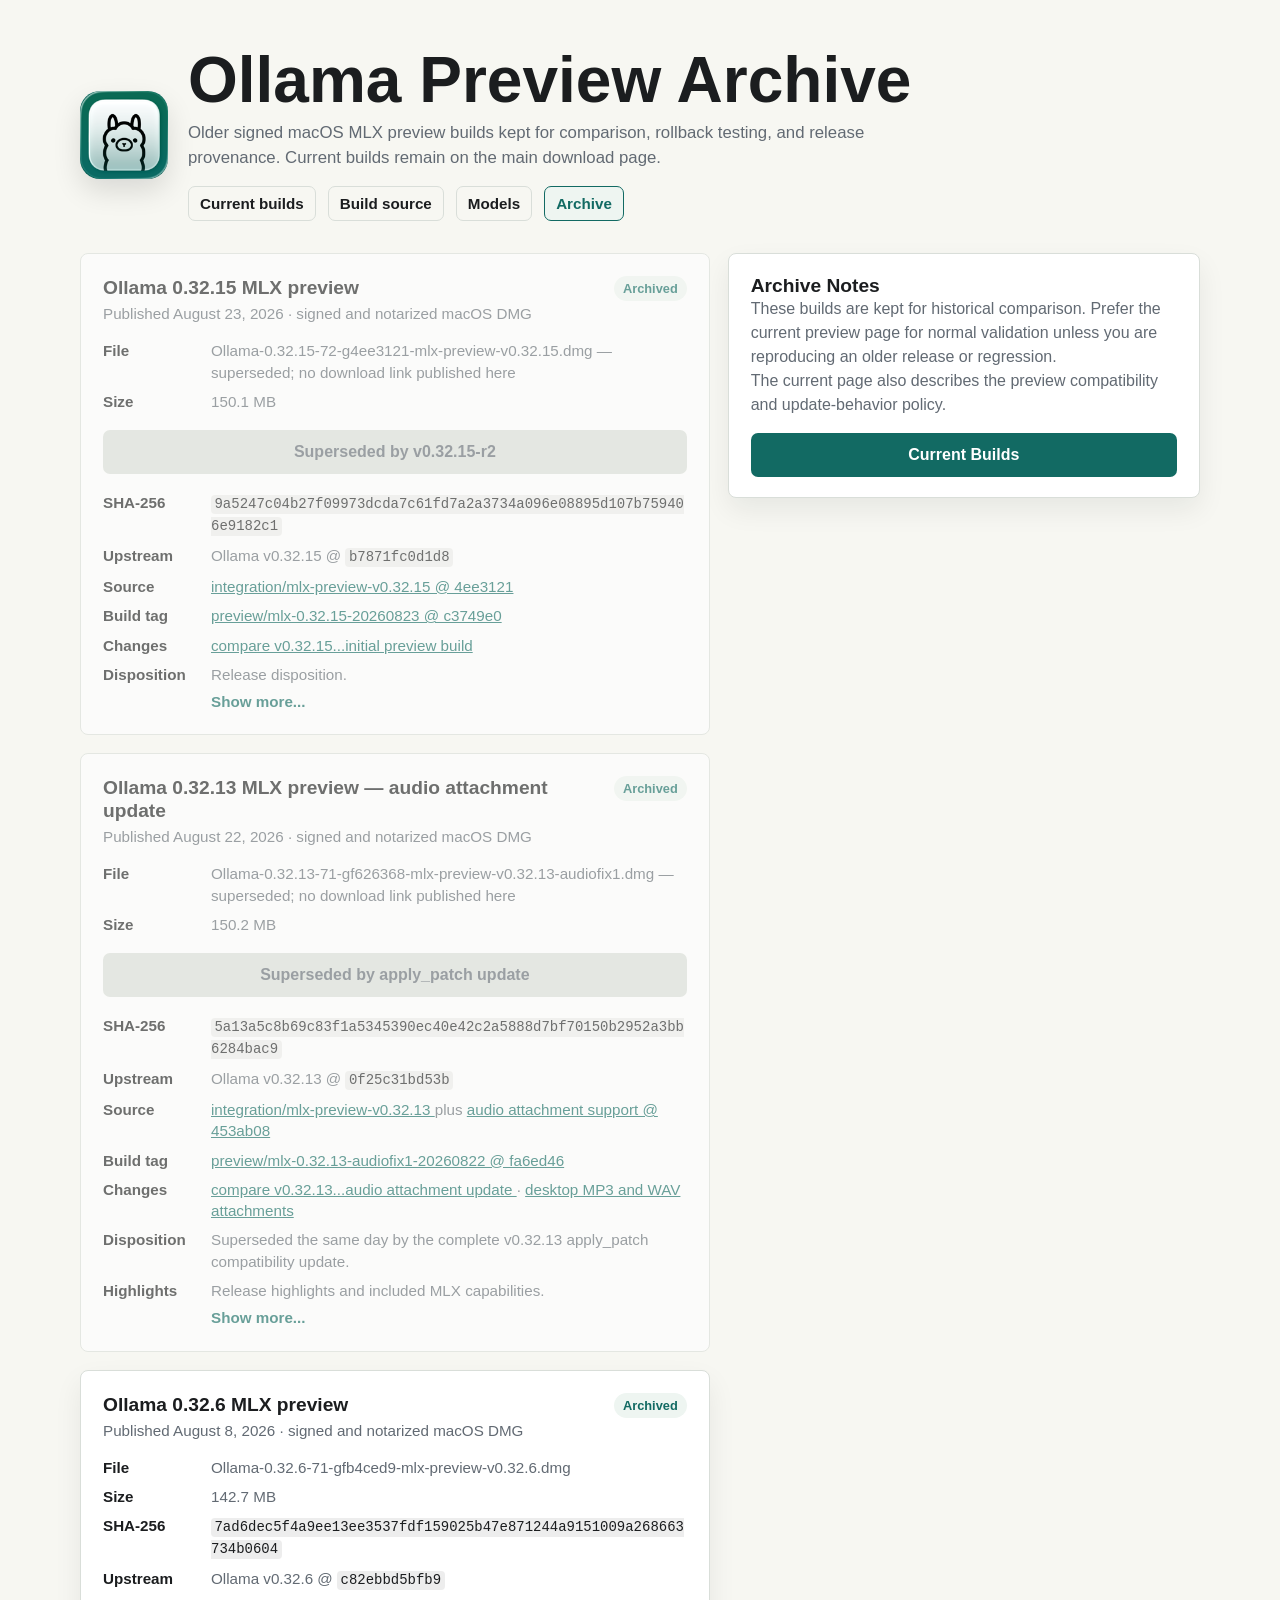
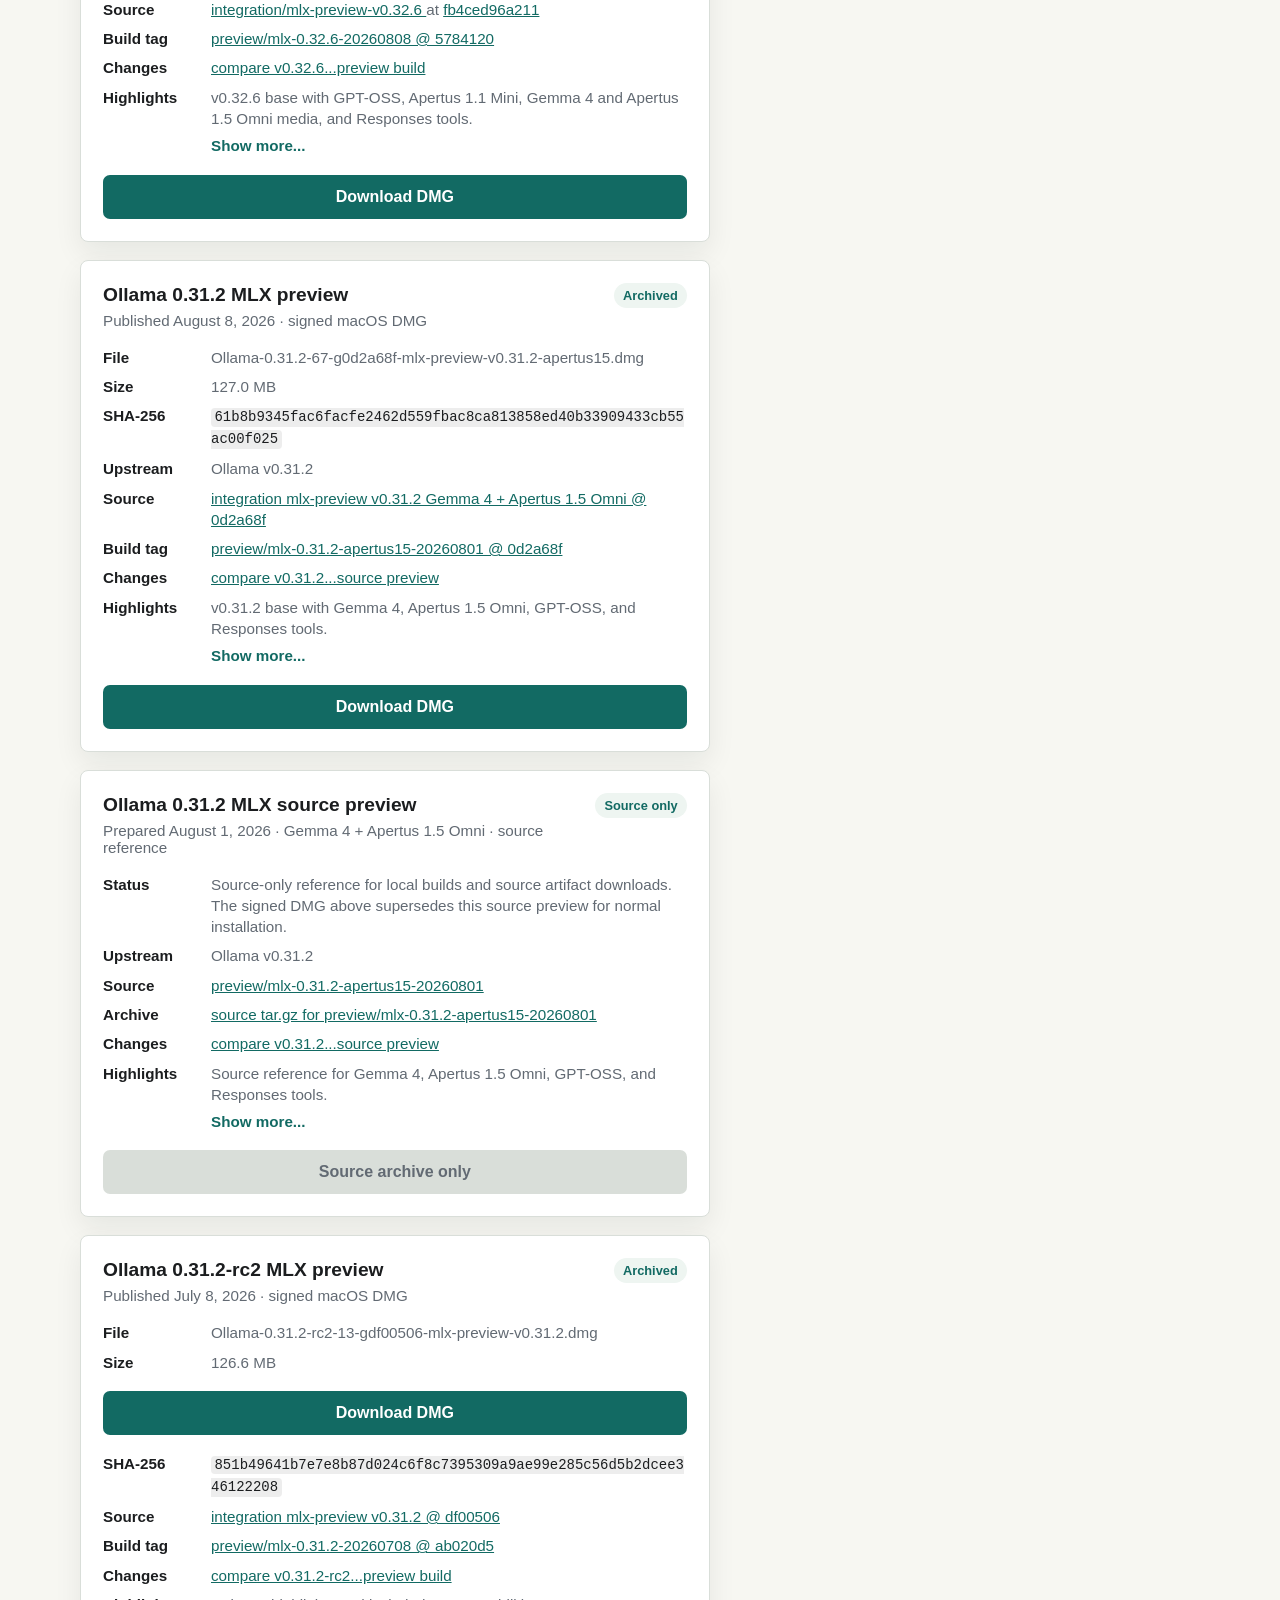
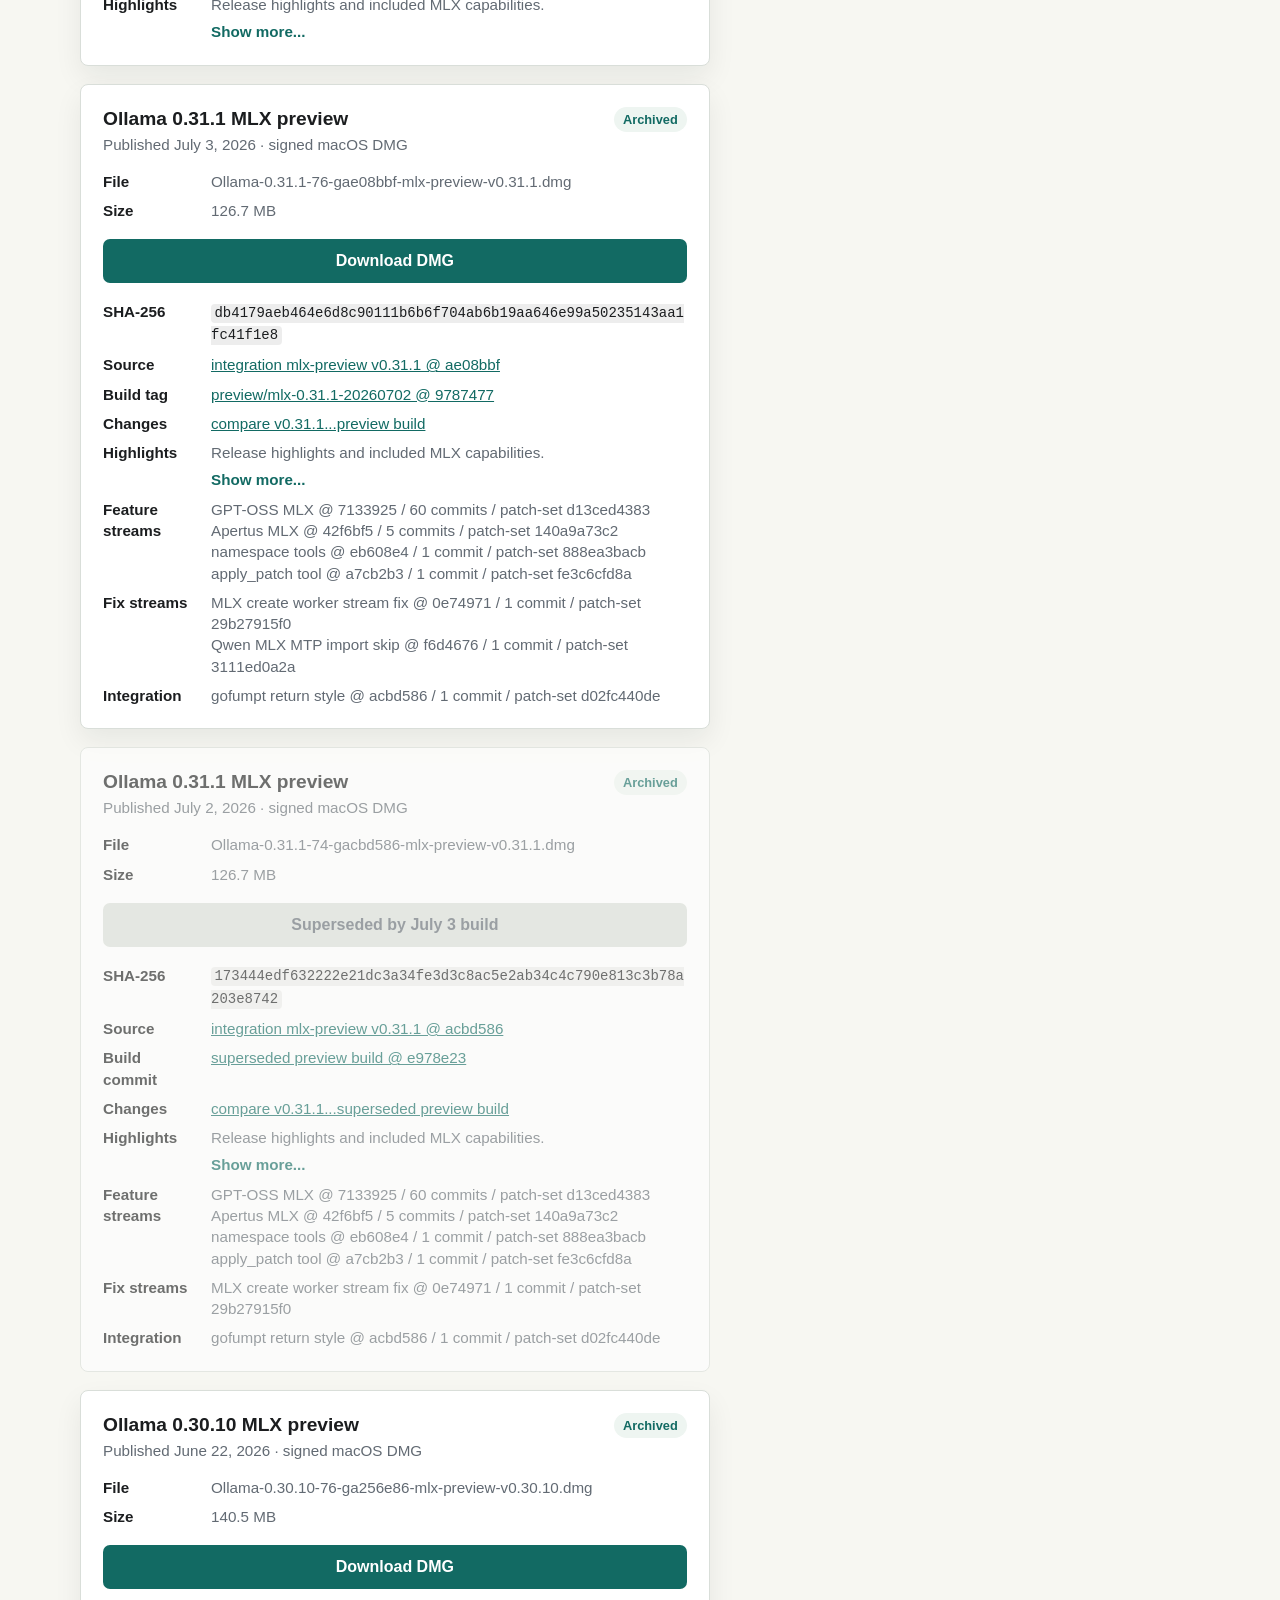
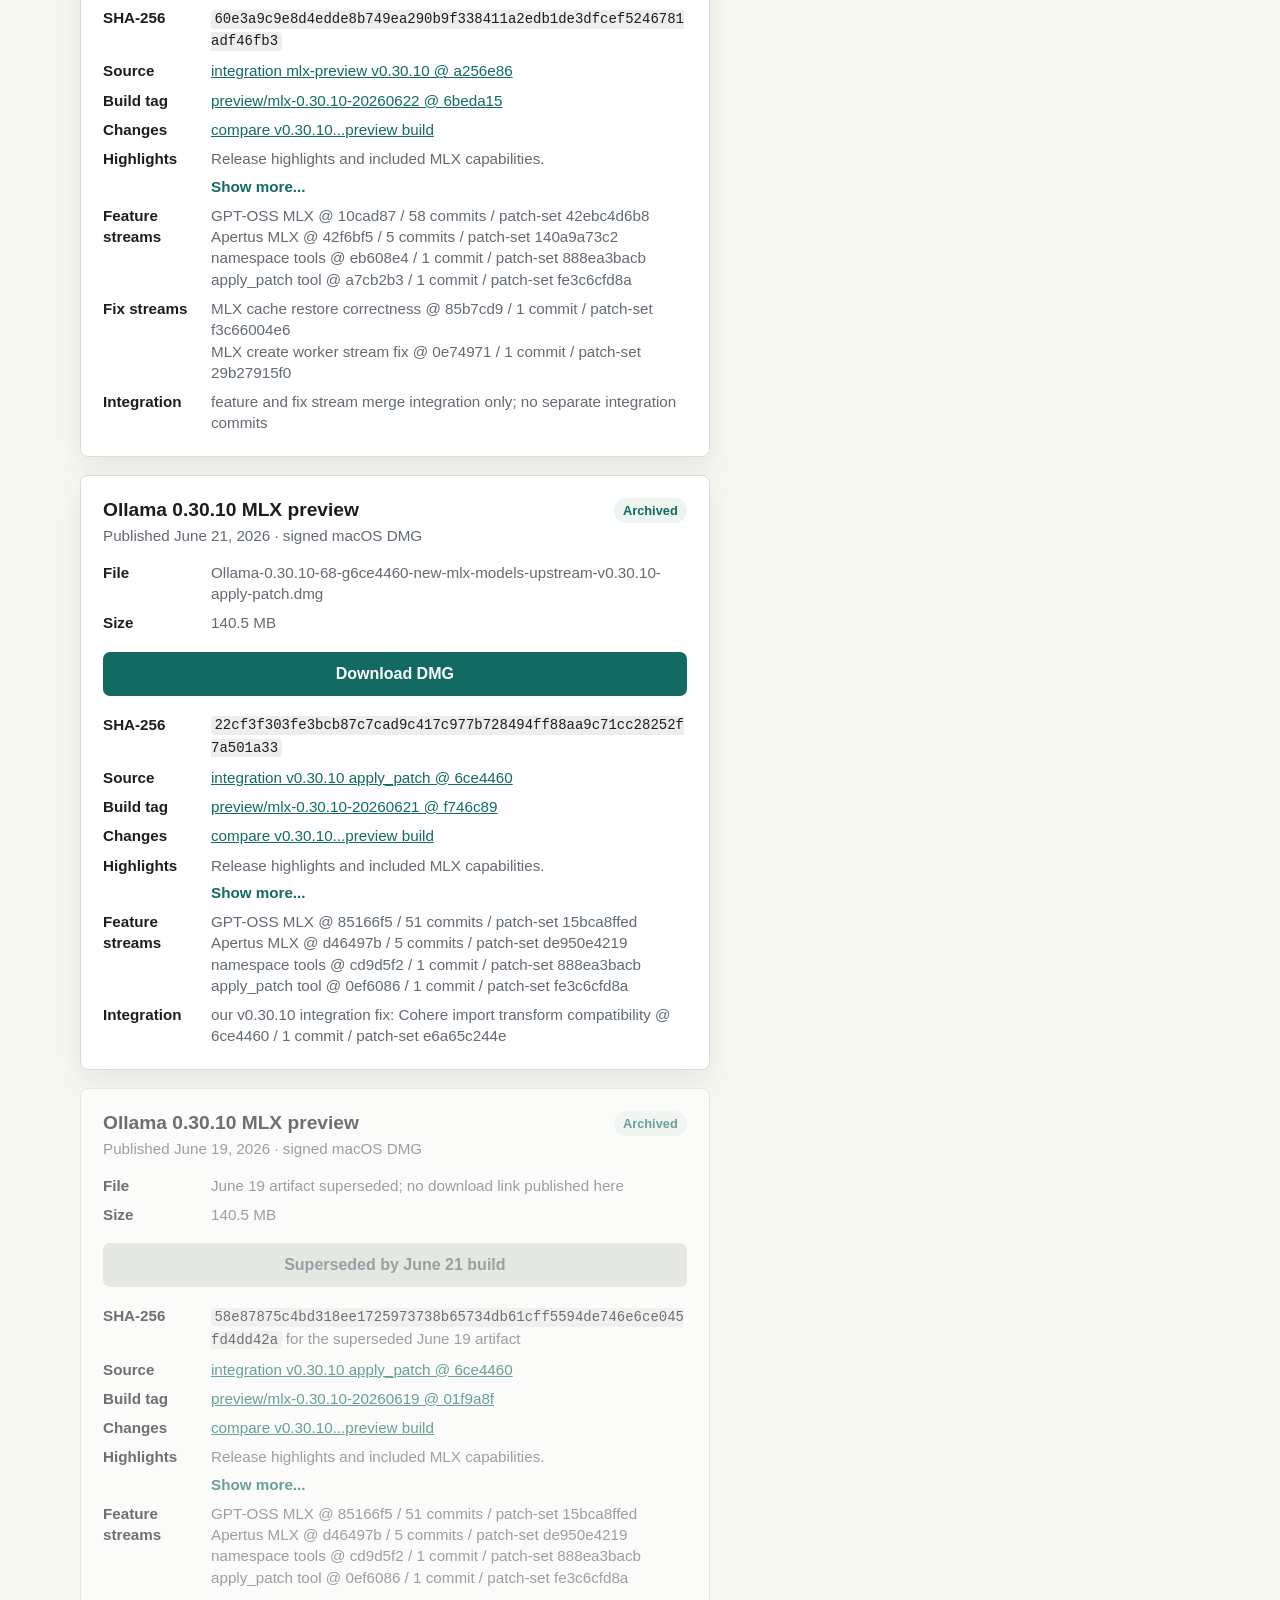
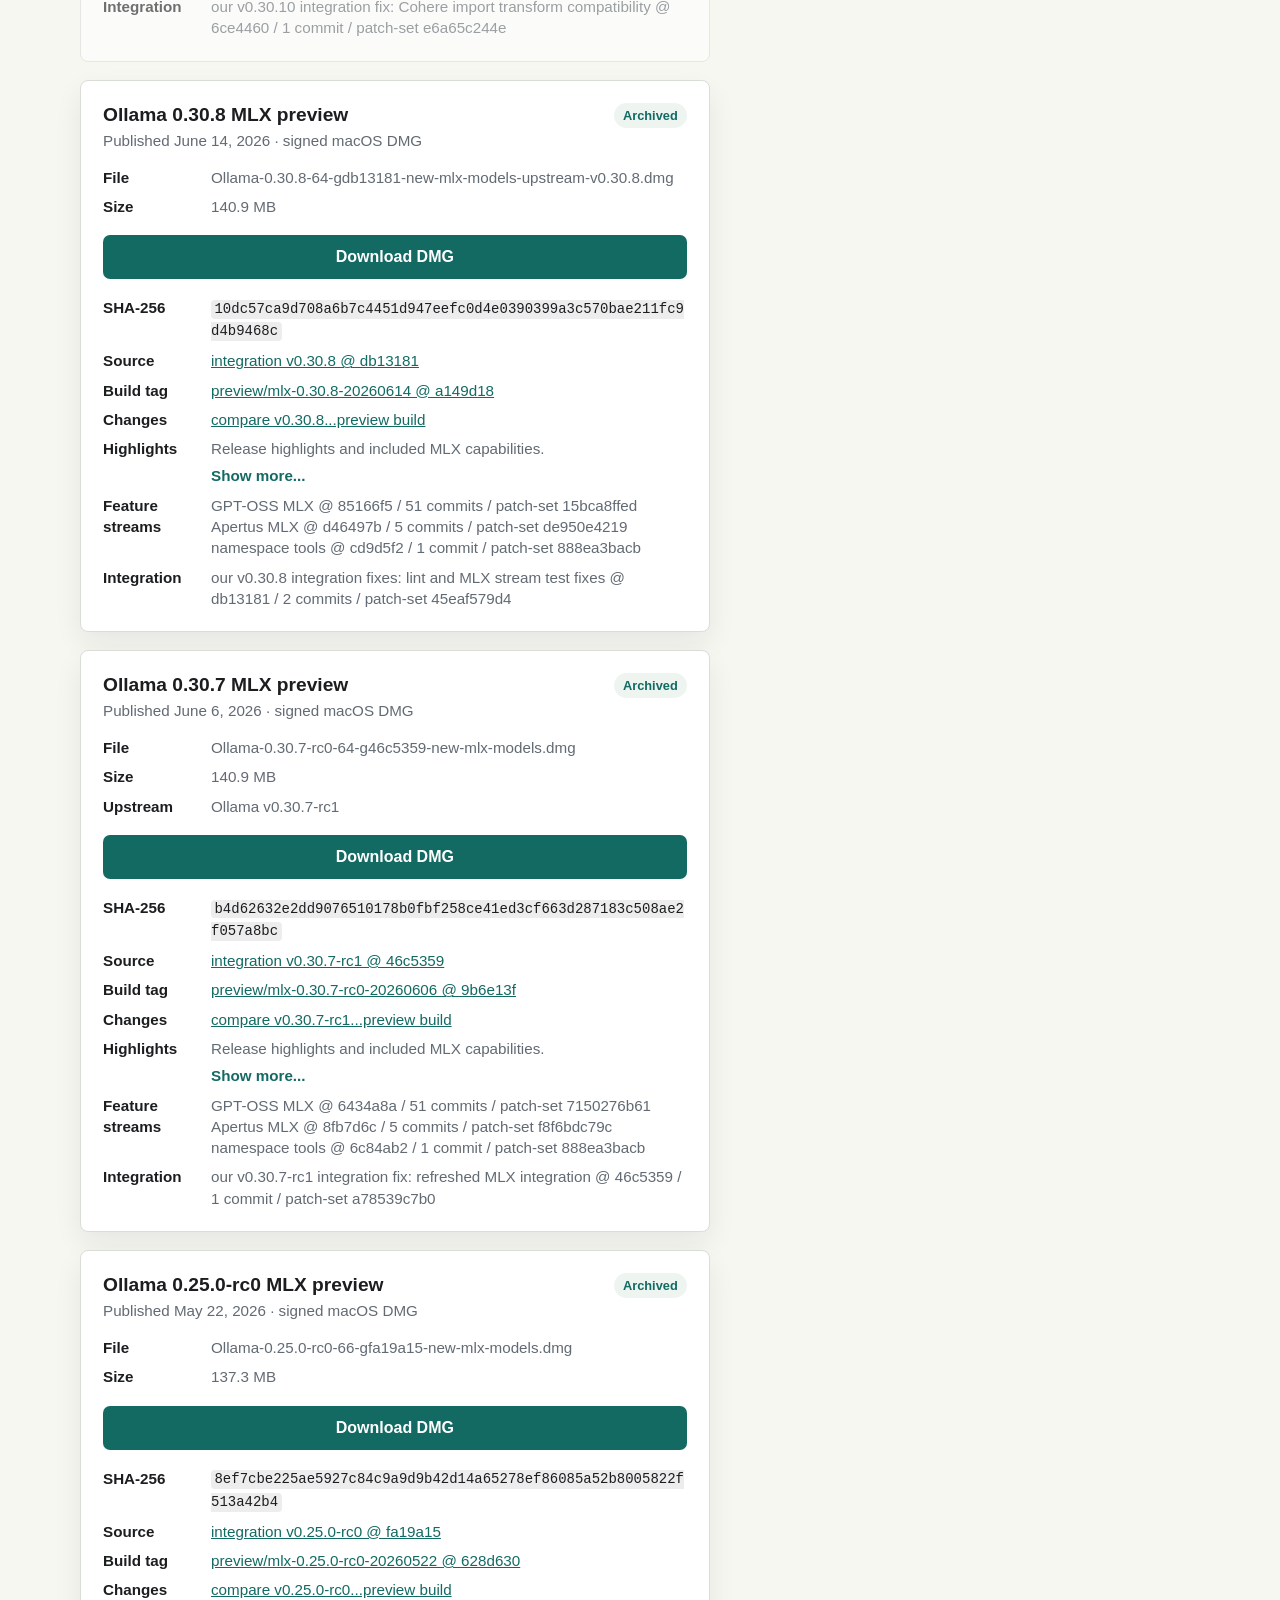
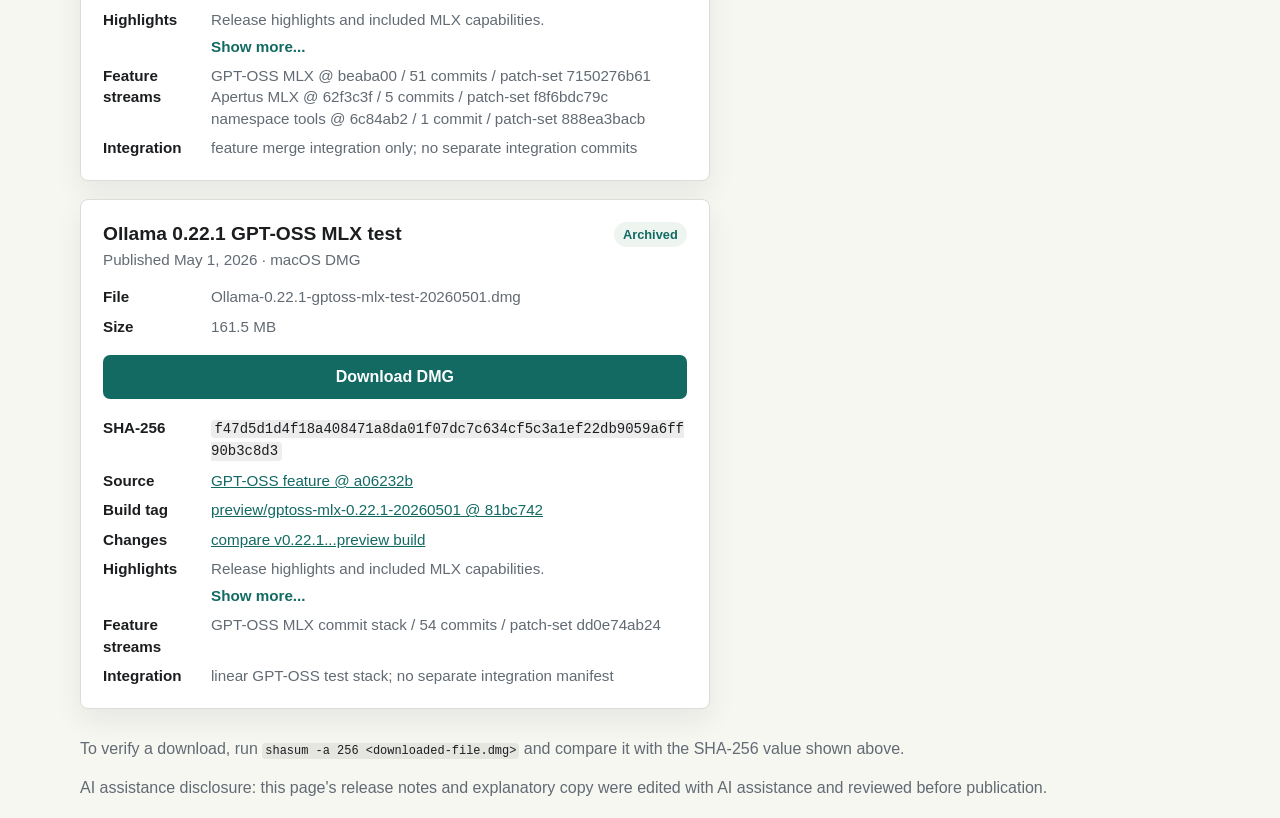
==== Ollama/archive.html @ 6f9bbca7 "Add Ollama preview release site" ====
<!DOCTYPE html>
<html lang="en">
<head>
  <meta charset="UTF-8" />
  <meta name="viewport" content="width=device-width, initial-scale=1.0" />
  <meta name="description" content="Archived Ollama MLX preview builds for macOS." />

  <meta property="og:title" content="Ollama Preview Build Archive" />
  <meta property="og:description" content="Older macOS DMG test builds of Ollama with MLX preview integrations." />
  <meta property="og:image" content="AppIcon.png" />
  <meta property="og:type" content="website" />

  <link rel="icon" type="image/png" href="AppIcon.png" />
  <link rel="apple-touch-icon" href="AppIcon.png" />
  <title>Ollama Preview Build Archive</title>

  <link rel="stylesheet" href="styles.css" />
</head>
<body>
  <main>
    <header>
      <img src="AppIcon.png" alt="Ollama app icon" />
      <div>
        <h1>Ollama Preview Archive</h1>
        <p class="subtitle">
          Older signed macOS MLX preview builds kept for comparison,
          rollback testing, and release provenance. Current builds remain on
          the main download page.
        </p>
        <nav class="page-links" aria-label="Release pages">
          <a href="index.html">Current builds</a>
          <a href="build.html">Build source</a>
          <a href="models.html">Models</a>
          <a href="archive.html" aria-current="page">Archive</a>
        </nav>
      </div>
    </header>

    <div class="content-grid">
      <section class="releases archive-releases" aria-label="Downloads">
        <article class="download-card">
          <div class="card-heading">
            <div>
              <h2>Ollama 0.32.6 MLX preview</h2>
              <span class="build-meta">Published August 8, 2026 &middot; signed and notarized macOS DMG</span>
            </div>
            <span class="badge">Archived</span>
          </div>

          <dl class="details">
            <div>
              <dt>File</dt>
              <dd>Ollama-0.32.6-71-gfb4ced9-mlx-preview-v0.32.6.dmg</dd>
            </div>
            <div>
              <dt>Size</dt>
              <dd>142.7 MB</dd>
            </div>
            <div>
              <dt>SHA-256</dt>
              <dd><code>7ad6dec5f4a9ee13ee3537fdf159025b47e871244a9151009a268663734b0604</code></dd>
            </div>
            <div>
              <dt>Upstream</dt>
              <dd>Ollama v0.32.6 @ <code>c82ebbd5bfb9</code></dd>
            </div>
            <div>
              <dt>Source</dt>
              <dd>
                <a href="https://github.com/pd95/ollama/tree/integration/mlx-preview-v0.32.6">
                  integration/mlx-preview-v0.32.6
                </a>
                at
                <a href="https://github.com/pd95/ollama/commit/fb4ced96a211532dc645d55b3e2175df0f622ed1">
                  fb4ced96a211
                </a>
              </dd>
            </div>
            <div>
              <dt>Build tag</dt>
              <dd>
                <a href="https://github.com/pd95/ollama/tree/preview/mlx-0.32.6-20260808">
                  preview/mlx-0.32.6-20260808 @ 5784120
                </a>
              </dd>
            </div>
            <div>
              <dt>Changes</dt>
              <dd>
                <a href="https://github.com/ollama/ollama/compare/v0.32.6...pd95:ollama:57841206ac3bdc2fdb3ac3f2431516b79b6386ff">
                  compare v0.32.6...preview build
                </a>
              </dd>
            </div>
            <div>
              <dt>Highlights</dt>
              <dd>
                <span class="expandable-field">
                  <span class="expandable-summary">
                    v0.32.6 base with GPT-OSS, Apertus 1.1 Mini, Gemma 4 and Apertus 1.5 Omni media, and Responses tools.
                  </span>
                  <span class="expandable-content">
                    <span class="highlight-groups">
                      <span class="highlight-group">
                        <span class="highlight-label">Official Ollama v0.32.6</span>
                        <span>New since v0.31.2 preview: including agent workflows, OpenAI streaming fixes, and MLX reliability/performance updates for Qwen3.5, recurrent models, and Laguna</span>
                      </span>
                      <span class="highlight-group">
                        <span class="highlight-label">Included MLX preview capabilities</span>
                        <span>Native GPT-OSS and Apertus runtimes, including Apertus 1.1 Mini INT2&ndash;INT8 imports<br>
                          Gemma 4 and Apertus 1.5 Omni image/audio with MP3, WebP, and bounded media handling<br>
                          Thinking, tool calling, and Codex-compatible Responses namespaces and custom apply_patch</span>
                      </span>
                    </span>
                  </span>
                  <button class="expand-toggle" type="button" aria-expanded="false">Show more...</button>
                </span>
              </dd>
            </div>
          </dl>

          <a class="download-button" href="https://github.com/pd95/ollama/releases/download/preview%2Fmlx-0.32.6-20260808/Ollama-0.32.6-71-gfb4ced9-mlx-preview-v0.32.6.dmg">
            Download DMG
          </a>
        </article>

        <article class="download-card">
          <div class="card-heading">
            <div>
              <h2>Ollama 0.31.2 MLX preview</h2>
              <span class="build-meta">Published August 8, 2026 &middot; signed macOS DMG</span>
            </div>
            <span class="badge">Archived</span>
          </div>

          <dl class="details">
            <div>
              <dt>File</dt>
              <dd>Ollama-0.31.2-67-g0d2a68f-mlx-preview-v0.31.2-apertus15.dmg</dd>
            </div>
            <div>
              <dt>Size</dt>
              <dd>127.0 MB</dd>
            </div>
            <div>
              <dt>SHA-256</dt>
              <dd><code>61b8b9345fac6facfe2462d559fbac8ca813858ed40b33909433cb55ac00f025</code></dd>
            </div>
            <div>
              <dt>Upstream</dt>
              <dd>Ollama v0.31.2</dd>
            </div>
            <div>
              <dt>Source</dt>
              <dd>
                <a href="https://github.com/pd95/ollama/commit/0d2a68f347b36f2a010a598e8a9d1229bdbfac11">
                  integration mlx-preview v0.31.2 Gemma 4 + Apertus 1.5 Omni @ 0d2a68f
                </a>
              </dd>
            </div>
            <div>
              <dt>Build tag</dt>
              <dd>
                <a href="https://github.com/pd95/ollama/releases/tag/preview%2Fmlx-0.31.2-apertus15-20260801">
                  preview/mlx-0.31.2-apertus15-20260801 @ 0d2a68f
                </a>
              </dd>
            </div>
            <div>
              <dt>Changes</dt>
              <dd>
                <a href="https://github.com/ollama/ollama/compare/v0.31.2...pd95:ollama:0d2a68f347b36f2a010a598e8a9d1229bdbfac11">
                  compare v0.31.2...source preview
                </a>
              </dd>
            </div>
            <div>
              <dt>Highlights</dt>
              <dd>
                <span class="expandable-field">
                  <span class="expandable-summary">
                    v0.31.2 base with Gemma 4, Apertus 1.5 Omni, GPT-OSS, and Responses tools.
                  </span>
                  <span class="expandable-content">
                    <span class="highlight-groups">
                      <span class="highlight-group">
                        <span class="highlight-label">Official Ollama v0.31.2</span>
                        <span>New since v0.31.2-rc2 preview: final release tag; source commit unchanged from the rc2 preview</span>
                      </span>
                      <span class="highlight-group">
                        <span class="highlight-label">Included MLX preview capabilities</span>
                        <span>Gemma 4 unified MLX image and audio support<br>
                          Apertus 1.5 Omni text, image, audio, and thinking controls<br>
                          GPT-OSS MLX and Responses namespace/apply_patch tools<br>
                          Gemma 4 tool-call safety integration</span>
                      </span>
                    </span>
                  </span>
                  <button class="expand-toggle" type="button" aria-expanded="false">Show more...</button>
                </span>
              </dd>
            </div>
          </dl>

          <a class="download-button" href="https://github.com/pd95/ollama/releases/download/preview%2Fmlx-0.31.2-apertus15-20260801/Ollama-0.31.2-67-g0d2a68f-mlx-preview-v0.31.2-apertus15.dmg">
            Download DMG
          </a>
        </article>

        <article class="download-card">
          <div class="card-heading">
            <div>
              <h2>Ollama 0.31.2 MLX source preview</h2>
              <span class="build-meta">Prepared August 1, 2026 &middot; Gemma 4 + Apertus 1.5 Omni &middot; source reference</span>
            </div>
            <span class="badge">Source only</span>
          </div>

          <dl class="details">
            <div>
              <dt>Status</dt>
              <dd>Source-only reference for local builds and source artifact downloads. The signed DMG above supersedes this source preview for normal installation.</dd>
            </div>
            <div>
              <dt>Upstream</dt>
              <dd>Ollama v0.31.2</dd>
            </div>
            <div>
              <dt>Source</dt>
              <dd>
                <a href="https://github.com/pd95/ollama/tree/preview/mlx-0.31.2-apertus15-20260801">
                  preview/mlx-0.31.2-apertus15-20260801
                </a>
              </dd>
            </div>
            <div>
              <dt>Archive</dt>
              <dd>
                <a href="https://github.com/pd95/ollama/archive/refs/tags/preview/mlx-0.31.2-apertus15-20260801.tar.gz">
                  source tar.gz for preview/mlx-0.31.2-apertus15-20260801
                </a>
              </dd>
            </div>
            <div>
              <dt>Changes</dt>
              <dd>
                <a href="https://github.com/ollama/ollama/compare/v0.31.2...pd95:ollama:0d2a68f347b36f2a010a598e8a9d1229bdbfac11">
                  compare v0.31.2...source preview
                </a>
              </dd>
            </div>
            <div>
              <dt>Highlights</dt>
              <dd>
                <span class="expandable-field">
                  <span class="expandable-summary">
                    Source reference for Gemma 4, Apertus 1.5 Omni, GPT-OSS, and Responses tools.
                  </span>
                  <span class="expandable-content">
                    <span class="highlight-groups">
                      <span class="highlight-group">
                        <span class="highlight-label">Official Ollama v0.31.2</span>
                        <span>New since v0.31.2-rc2 preview: final release tag; source reference kept for local builds</span>
                      </span>
                      <span class="highlight-group">
                        <span class="highlight-label">Included source preview capabilities</span>
                        <span>Gemma 4 unified MLX image and audio support<br>
                          Apertus 1.5 Omni text, image, audio, and thinking controls<br>
                          GPT-OSS MLX and Responses namespace/apply_patch tools<br>
                          Gemma 4 tool-call safety integration</span>
                      </span>
                    </span>
                  </span>
                  <button class="expand-toggle" type="button" aria-expanded="false">Show more...</button>
                </span>
              </dd>
            </div>
          </dl>

          <span class="download-button disabled" aria-disabled="true">
            Source archive only
          </span>
        </article>

        <article class="download-card superseded">
          <div class="card-heading">
            <div>
              <h2>Ollama 0.32.15 MLX preview</h2>
              <span class="build-meta">Published August 23, 2026 &middot; signed and notarized macOS DMG</span>
            </div>
            <span class="badge">Archived</span>
          </div>

          <dl class="details">
            <div>
              <dt>File</dt>
              <dd>Ollama-0.32.15-72-g4ee3121-mlx-preview-v0.32.15.dmg &mdash; superseded; no download link published here</dd>
            </div>
            <div>
              <dt>Size</dt>
              <dd>150.1 MB</dd>
            </div>
          </dl>

          <span class="download-button disabled" aria-disabled="true">
            Superseded by v0.32.15-r2
          </span>

          <dl class="details">
            <div>
              <dt>SHA-256</dt>
              <dd><code>9a5247c04b27f09973dcda7c61fd7a2a3734a096e08895d107b759406e9182c1</code></dd>
            </div>
            <div>
              <dt>Upstream</dt>
              <dd>Ollama v0.32.15 @ <code>b7871fc0d1d8</code></dd>
            </div>
            <div>
              <dt>Source</dt>
              <dd>
                <a href="https://github.com/pd95/ollama/commit/4ee3121db780447d77d99e21844c77c00a997b07">
                  integration/mlx-preview-v0.32.15 @ 4ee3121
                </a>
              </dd>
            </div>
            <div>
              <dt>Build tag</dt>
              <dd>
                <a href="https://github.com/pd95/ollama/tree/preview/mlx-0.32.15-20260823">
                  preview/mlx-0.32.15-20260823 @ c3749e0
                </a>
              </dd>
            </div>
            <div>
              <dt>Changes</dt>
              <dd>
                <a href="https://github.com/ollama/ollama/compare/v0.32.15...pd95:ollama:c3749e06245e8af90aec2d3927edcc0d5a274254">
                  compare v0.32.15...initial preview build
                </a>
              </dd>
            </div>
            <div>
              <dt>Disposition</dt>
              <dd>Replaced the same day by r2, which preserves native GPT-OSS MXFP4 snapshots and imports Apertus 70B as packed MXFP8.</dd>
            </div>
          </dl>
        </article>

        <article class="download-card superseded">
          <div class="card-heading">
            <div>
              <h2>Ollama 0.32.13 MLX preview &mdash; audio attachment update</h2>
              <span class="build-meta">Published August 22, 2026 &middot; signed and notarized macOS DMG</span>
            </div>
            <span class="badge">Archived</span>
          </div>

          <dl class="details">
            <div>
              <dt>File</dt>
              <dd>Ollama-0.32.13-71-gf626368-mlx-preview-v0.32.13-audiofix1.dmg &mdash; superseded; no download link published here</dd>
            </div>
            <div>
              <dt>Size</dt>
              <dd>150.2 MB</dd>
            </div>
          </dl>

          <span class="download-button disabled" aria-disabled="true">
            Superseded by apply_patch update
          </span>

          <dl class="details">
            <div>
              <dt>SHA-256</dt>
              <dd><code>5a13a5c8b69c83f1a5345390ec40e42c2a5888d7bf70150b2952a3bb6284bac9</code></dd>
            </div>
            <div>
              <dt>Upstream</dt>
              <dd>Ollama v0.32.13 @ <code>0f25c31bd53b</code></dd>
            </div>
            <div>
              <dt>Source</dt>
              <dd>
                <a href="https://github.com/pd95/ollama/tree/integration/mlx-preview-v0.32.13">
                  integration/mlx-preview-v0.32.13
                </a>
                plus
                <a href="https://github.com/pd95/ollama/commit/453ab089c1a5a4f750c0fcfe82ece2717d20e45e">
                  audio attachment support @ 453ab08
                </a>
              </dd>
            </div>
            <div>
              <dt>Build tag</dt>
              <dd>
                <a href="https://github.com/pd95/ollama/tree/preview/mlx-0.32.13-audiofix1-20260822">
                  preview/mlx-0.32.13-audiofix1-20260822 @ fa6ed46
                </a>
              </dd>
            </div>
            <div>
              <dt>Changes</dt>
              <dd>
                <a href="https://github.com/ollama/ollama/compare/v0.32.13...pd95:ollama:fa6ed4604c0c5ac6f2727598e8f44739aaca827b">
                  compare v0.32.13...audio attachment update
                </a>
                &middot;
                <a href="https://github.com/pd95/ollama/pull/20">desktop MP3 and WAV attachments</a>
              </dd>
            </div>
            <div>
              <dt>Disposition</dt>
              <dd>Superseded the same day by the complete v0.32.13 apply_patch compatibility update.</dd>
            </div>
            <div>
              <dt>Highlights</dt>
              <dd>
                <span class="highlight-groups">
                  <span class="highlight-group">
                    <span class="highlight-label">Official Ollama v0.32.13</span>
                    <span>New since v0.32.11 preview: Qwen 3.8 27B with Apple Silicon MLX optimization and developer-instruction support</span>
                  </span>
                  <span class="highlight-group">
                    <span class="highlight-label">Included MLX preview capabilities</span>
                    <span>Native GPT-OSS and Apertus runtimes, Apertus 1.1 Mini imports, Gemma 4 and Apertus 1.5 Omni media, thinking, tools, and Codex-compatible Responses support</span>
                  </span>
                  <span class="highlight-group">
                    <span class="highlight-label">Desktop audio attachments</span>
                    <span>Select or drop MP3 and WAV files in chat; supported audio models receive the media bytes through the established chat transport.</span>
                  </span>
                </span>
              </dd>
            </div>
          </dl>
        </article>

        <article class="download-card">
          <div class="card-heading">
            <div>
              <h2>Ollama 0.31.2-rc2 MLX preview</h2>
              <span class="build-meta">Published July 8, 2026 &middot; signed macOS DMG</span>
            </div>
            <span class="badge">Archived</span>
          </div>

          <dl class="details">
            <div>
              <dt>File</dt>
              <dd>Ollama-0.31.2-rc2-13-gdf00506-mlx-preview-v0.31.2.dmg</dd>
            </div>
            <div>
              <dt>Size</dt>
              <dd>126.6 MB</dd>
            </div>
          </dl>

          <a class="download-button" href="https://github.com/pd95/ollama/releases/download/preview%2Fmlx-0.31.2-20260708/Ollama-0.31.2-rc2-13-gdf00506-mlx-preview-v0.31.2.dmg">
            Download DMG
          </a>

          <dl class="details">
            <div>
              <dt>SHA-256</dt>
              <dd><code>851b49641b7e7e8b87d024c6f8c7395309a9ae99e285c56d5b2dcee346122208</code></dd>
            </div>
            <div>
              <dt>Source</dt>
              <dd>
                <a href="https://github.com/pd95/ollama/commit/df00506a3d2815f66e7b90c692ebf3cbb7717ded">
                  integration mlx-preview v0.31.2 @ df00506
                </a>
              </dd>
            </div>
            <div>
              <dt>Build tag</dt>
              <dd>
                <a href="https://github.com/pd95/ollama/releases/tag/preview%2Fmlx-0.31.2-20260708">
                  preview/mlx-0.31.2-20260708 @ ab020d5
                </a>
              </dd>
            </div>
            <div>
              <dt>Changes</dt>
              <dd>
                <a href="https://github.com/ollama/ollama/compare/v0.31.2-rc2...pd95:ollama:ab020d5c6362426ef713f5503fed8bda81be7657">
                  compare v0.31.2-rc2...preview build
                </a>
              </dd>
            </div>
            <div>
              <dt>Highlights</dt>
              <dd>
                <span class="highlight-groups">
                  <span class="highlight-group">
                    <span class="highlight-label">Official Ollama v0.31.2-rc2</span>
                    <span>New since v0.31.1 preview: x/create rewrite, agent harness work, GGUF create hardening, thinking-parser formatting fixes, iGPU projector offload padding, and MLX/llama.cpp updates</span>
                  </span>
                  <span class="highlight-group">
                    <span class="highlight-label">Included MLX preview capabilities</span>
                    <span>GPT-OSS, Apertus, namespace tools, and custom apply_patch streams</span>
                  </span>
                </span>
              </dd>
            </div>
          </dl>
        </article>

        <article class="download-card">
          <div class="card-heading">
            <div>
              <h2>Ollama 0.31.1 MLX preview</h2>
              <span class="build-meta">Published July 3, 2026 &middot; signed macOS DMG</span>
            </div>
            <span class="badge">Archived</span>
          </div>

          <dl class="details">
            <div>
              <dt>File</dt>
              <dd>Ollama-0.31.1-76-gae08bbf-mlx-preview-v0.31.1.dmg</dd>
            </div>
            <div>
              <dt>Size</dt>
              <dd>126.7 MB</dd>
            </div>
          </dl>

          <a class="download-button" href="https://github.com/pd95/ollama/releases/download/preview%2Fmlx-0.31.1-20260703/Ollama-0.31.1-76-gae08bbf-mlx-preview-v0.31.1.dmg">
            Download DMG
          </a>

          <dl class="details">
            <div>
              <dt>SHA-256</dt>
              <dd><code>db4179aeb464e6d8c90111b6b6f704ab6b19aa646e99a50235143aa1fc41f1e8</code></dd>
            </div>
            <div>
              <dt>Source</dt>
              <dd>
                <a href="https://github.com/pd95/ollama/commit/ae08bbf2d998d86ef7782e0f4542dd64f2f6f6f0">
                  integration mlx-preview v0.31.1 @ ae08bbf
                </a>
              </dd>
            </div>
            <div>
              <dt>Build tag</dt>
              <dd>
                <a href="https://github.com/pd95/ollama/releases/tag/preview%2Fmlx-0.31.1-20260702">
                  preview/mlx-0.31.1-20260702 @ 9787477
                </a>
              </dd>
            </div>
            <div>
              <dt>Changes</dt>
              <dd>
                <a href="https://github.com/ollama/ollama/compare/v0.31.1...pd95:ollama:978747727158bfe4c881dd68934ef49b0e1ae690">
                  compare v0.31.1...preview build
                </a>
              </dd>
            </div>
            <div>
              <dt>Highlights</dt>
              <dd>
                <span class="highlight-groups">
                  <span class="highlight-group">
                    <span class="highlight-label">Official Ollama v0.31.1</span>
                    <span>New since July 2 v0.31.1 preview: official base unchanged</span>
                  </span>
                  <span class="highlight-group">
                    <span class="highlight-label">Included MLX preview capabilities</span>
                    <span>GPT-OSS, Apertus, namespace tools, custom apply_patch, and MLX fix streams</span>
                  </span>
                </span>
              </dd>
            </div>
            <div>
              <dt>Feature streams</dt>
              <dd>
                GPT-OSS MLX @ 7133925 / 60 commits / patch-set d13ced4383<br>
                Apertus MLX @ 42f6bf5 / 5 commits / patch-set 140a9a73c2<br>
                namespace tools @ eb608e4 / 1 commit / patch-set 888ea3bacb<br>
                apply_patch tool @ a7cb2b3 / 1 commit / patch-set fe3c6cfd8a
              </dd>
            </div>
            <div>
              <dt>Fix streams</dt>
              <dd>
                MLX create worker stream fix @ 0e74971 / 1 commit /
                patch-set 29b27915f0<br>
                Qwen MLX MTP import skip @ f6d4676 / 1 commit /
                patch-set 3111ed0a2a
              </dd>
            </div>
            <div>
              <dt>Integration</dt>
              <dd>
                gofumpt return style @ acbd586 / 1 commit /
                patch-set d02fc440de
              </dd>
            </div>
          </dl>
        </article>

        <article class="download-card superseded">
          <div class="card-heading">
            <div>
              <h2>Ollama 0.31.1 MLX preview</h2>
              <span class="build-meta">Published July 2, 2026 &middot; signed macOS DMG</span>
            </div>
            <span class="badge">Archived</span>
          </div>

          <dl class="details">
            <div>
              <dt>File</dt>
              <dd>Ollama-0.31.1-74-gacbd586-mlx-preview-v0.31.1.dmg</dd>
            </div>
            <div>
              <dt>Size</dt>
              <dd>126.7 MB</dd>
            </div>
          </dl>

          <span class="download-button disabled" aria-disabled="true">
            Superseded by July 3 build
          </span>

          <dl class="details">
            <div>
              <dt>SHA-256</dt>
              <dd><code>173444edf632222e21dc3a34fe3d3c8ac5e2ab34c4c790e813c3b78a203e8742</code></dd>
            </div>
            <div>
              <dt>Source</dt>
              <dd>
                <a href="https://github.com/pd95/ollama/commit/acbd586993b380c5412fe04b3b2ccd6f5b73e4a0">
                  integration mlx-preview v0.31.1 @ acbd586
                </a>
              </dd>
            </div>
            <div>
              <dt>Build commit</dt>
              <dd>
                <a href="https://github.com/pd95/ollama/commit/e978e236613a1319b5331b7615288036c4ca8e64">
                  superseded preview build @ e978e23
                </a>
              </dd>
            </div>
            <div>
              <dt>Changes</dt>
              <dd>
                <a href="https://github.com/ollama/ollama/compare/v0.31.1...pd95:ollama:e978e236613a1319b5331b7615288036c4ca8e64">
                  compare v0.31.1...superseded preview build
                </a>
              </dd>
            </div>
            <div>
              <dt>Highlights</dt>
              <dd>
                <span class="highlight-groups">
                  <span class="highlight-group">
                    <span class="highlight-label">Official Ollama v0.31.1</span>
                    <span>New since v0.30.10 preview: Gemma 4 MoE loading fixes, MLX context-size reporting, native chat-template generation alignment, speculative-decoding runtime work, and llama.cpp/MLX dependency updates</span>
                  </span>
                  <span class="highlight-group">
                    <span class="highlight-label">Included MLX preview capabilities</span>
                    <span>GPT-OSS, Apertus, namespace tools, custom apply_patch, and MLX fix streams</span>
                  </span>
                </span>
              </dd>
            </div>
            <div>
              <dt>Feature streams</dt>
              <dd>
                GPT-OSS MLX @ 7133925 / 60 commits / patch-set d13ced4383<br>
                Apertus MLX @ 42f6bf5 / 5 commits / patch-set 140a9a73c2<br>
                namespace tools @ eb608e4 / 1 commit / patch-set 888ea3bacb<br>
                apply_patch tool @ a7cb2b3 / 1 commit / patch-set fe3c6cfd8a
              </dd>
            </div>
            <div>
              <dt>Fix streams</dt>
              <dd>
                MLX create worker stream fix @ 0e74971 / 1 commit /
                patch-set 29b27915f0
              </dd>
            </div>
            <div>
              <dt>Integration</dt>
              <dd>
                gofumpt return style @ acbd586 / 1 commit /
                patch-set d02fc440de
              </dd>
            </div>
          </dl>
        </article>

        <article class="download-card">
          <div class="card-heading">
            <div>
              <h2>Ollama 0.30.10 MLX preview</h2>
              <span class="build-meta">Published June 22, 2026 &middot; signed macOS DMG</span>
            </div>
            <span class="badge">Archived</span>
          </div>

          <dl class="details">
            <div>
              <dt>File</dt>
              <dd>Ollama-0.30.10-76-ga256e86-mlx-preview-v0.30.10.dmg</dd>
            </div>
            <div>
              <dt>Size</dt>
              <dd>140.5 MB</dd>
            </div>
          </dl>

          <a class="download-button" href="https://github.com/pd95/ollama/releases/download/preview%2Fmlx-0.30.10-20260622/Ollama-0.30.10-76-ga256e86-mlx-preview-v0.30.10.dmg">
            Download DMG
          </a>

          <dl class="details">
            <div>
              <dt>SHA-256</dt>
              <dd><code>60e3a9c9e8d4edde8b749ea290b9f338411a2edb1de3dfcef5246781adf46fb3</code></dd>
            </div>
            <div>
              <dt>Source</dt>
              <dd>
                <a href="https://github.com/pd95/ollama/commit/a256e8651d6a81aabaeb2300ffbe8581b9fe173f">
                  integration mlx-preview v0.30.10 @ a256e86
                </a>
              </dd>
            </div>
            <div>
              <dt>Build tag</dt>
              <dd>
                <a href="https://github.com/pd95/ollama/releases/tag/preview%2Fmlx-0.30.10-20260622">
                  preview/mlx-0.30.10-20260622 @ 6beda15
                </a>
              </dd>
            </div>
            <div>
              <dt>Changes</dt>
              <dd>
                <a href="https://github.com/ollama/ollama/compare/v0.30.10...pd95:ollama:6beda15ccb4b97fe6e331f08a7ba28cbbfd361fd">
                  compare v0.30.10...preview build
                </a>
              </dd>
            </div>
            <div>
              <dt>Highlights</dt>
              <dd>
                <span class="highlight-groups">
                  <span class="highlight-group">
                    <span class="highlight-label">Official Ollama v0.30.10</span>
                    <span>New since June 21 v0.30.10 preview: official base unchanged</span>
                  </span>
                  <span class="highlight-group">
                    <span class="highlight-label">Included MLX preview capabilities</span>
                    <span>GPT-OSS, Apertus, namespace tools, custom apply_patch, and MLX cache/create fixes</span>
                  </span>
                </span>
              </dd>
            </div>
            <div>
              <dt>Feature streams</dt>
              <dd>
                GPT-OSS MLX @ 10cad87 / 58 commits / patch-set 42ebc4d6b8<br>
                Apertus MLX @ 42f6bf5 / 5 commits / patch-set 140a9a73c2<br>
                namespace tools @ eb608e4 / 1 commit / patch-set 888ea3bacb<br>
                apply_patch tool @ a7cb2b3 / 1 commit / patch-set fe3c6cfd8a
              </dd>
            </div>
            <div>
              <dt>Fix streams</dt>
              <dd>
                MLX cache restore correctness @ 85b7cd9 / 1 commit /
                patch-set f3c66004e6<br>
                MLX create worker stream fix @ 0e74971 / 1 commit /
                patch-set 29b27915f0
              </dd>
            </div>
            <div>
              <dt>Integration</dt>
              <dd>feature and fix stream merge integration only; no separate integration commits</dd>
            </div>
          </dl>
        </article>

        <article class="download-card">
          <div class="card-heading">
            <div>
              <h2>Ollama 0.30.10 MLX preview</h2>
              <span class="build-meta">Published June 21, 2026 &middot; signed macOS DMG</span>
            </div>
            <span class="badge">Archived</span>
          </div>

          <dl class="details">
            <div>
              <dt>File</dt>
              <dd>Ollama-0.30.10-68-g6ce4460-new-mlx-models-upstream-v0.30.10-apply-patch.dmg</dd>
            </div>
            <div>
              <dt>Size</dt>
              <dd>140.5 MB</dd>
            </div>
          </dl>

          <a class="download-button" href="https://github.com/pd95/ollama/releases/download/preview%2Fmlx-0.30.10-20260621/Ollama-0.30.10-68-g6ce4460-new-mlx-models-upstream-v0.30.10-apply-patch.dmg">
            Download DMG
          </a>

          <dl class="details">
            <div>
              <dt>SHA-256</dt>
              <dd><code>22cf3f303fe3bcb87c7cad9c417c977b728494ff88aa9c71cc28252f7a501a33</code></dd>
            </div>
            <div>
              <dt>Source</dt>
              <dd>
                <a href="https://github.com/pd95/ollama/commit/6ce4460e1be722caf868de6a62d1d7d4501d4d7c">
                  integration v0.30.10 apply_patch @ 6ce4460
                </a>
              </dd>
            </div>
            <div>
              <dt>Build tag</dt>
              <dd>
                <a href="https://github.com/pd95/ollama/releases/tag/preview%2Fmlx-0.30.10-20260621">
                  preview/mlx-0.30.10-20260621 @ f746c89
                </a>
              </dd>
            </div>
            <div>
              <dt>Changes</dt>
              <dd>
                <a href="https://github.com/ollama/ollama/compare/v0.30.10...pd95:ollama:f746c891a75034c6d235bc60dd03a0a31962c6f0">
                  compare v0.30.10...preview build
                </a>
              </dd>
            </div>
            <div>
              <dt>Highlights</dt>
              <dd>
                <span class="highlight-groups">
                  <span class="highlight-group">
                    <span class="highlight-label">Official Ollama v0.30.10</span>
                    <span>New since June 19 v0.30.10 preview: official base unchanged</span>
                  </span>
                  <span class="highlight-group">
                    <span class="highlight-label">Included MLX preview capabilities</span>
                    <span>GPT-OSS, Apertus, namespace tools, custom apply_patch, and Cohere import compatibility</span>
                  </span>
                </span>
              </dd>
            </div>
            <div>
              <dt>Feature streams</dt>
              <dd>
                GPT-OSS MLX @ 85166f5 / 51 commits / patch-set 15bca8ffed<br>
                Apertus MLX @ d46497b / 5 commits / patch-set de950e4219<br>
                namespace tools @ cd9d5f2 / 1 commit / patch-set 888ea3bacb<br>
                apply_patch tool @ 0ef6086 / 1 commit / patch-set fe3c6cfd8a
              </dd>
            </div>
            <div>
              <dt>Integration</dt>
              <dd>
                our v0.30.10 integration fix:
                Cohere import transform compatibility @ 6ce4460 /
                1 commit / patch-set e6a65c244e
              </dd>
            </div>
          </dl>
        </article>

        <article class="download-card superseded">
          <div class="card-heading">
            <div>
              <h2>Ollama 0.30.10 MLX preview</h2>
              <span class="build-meta">Published June 19, 2026 &middot; signed macOS DMG</span>
            </div>
            <span class="badge">Archived</span>
          </div>

          <dl class="details">
            <div>
              <dt>File</dt>
              <dd>June 19 artifact superseded; no download link published here</dd>
            </div>
            <div>
              <dt>Size</dt>
              <dd>140.5 MB</dd>
            </div>
          </dl>

          <span class="download-button disabled" aria-disabled="true">
            Superseded by June 21 build
          </span>

          <dl class="details">
            <div>
              <dt>SHA-256</dt>
              <dd><code>58e87875c4bd318ee1725973738b65734db61cff5594de746e6ce045fd4dd42a</code> for the superseded June 19 artifact</dd>
            </div>
            <div>
              <dt>Source</dt>
              <dd>
                <a href="https://github.com/pd95/ollama/commit/6ce4460e1be722caf868de6a62d1d7d4501d4d7c">
                  integration v0.30.10 apply_patch @ 6ce4460
                </a>
              </dd>
            </div>
            <div>
              <dt>Build tag</dt>
              <dd>
                <a href="https://github.com/pd95/ollama/releases/tag/preview%2Fmlx-0.30.10-20260619">
                  preview/mlx-0.30.10-20260619 @ 01f9a8f
                </a>
              </dd>
            </div>
            <div>
              <dt>Changes</dt>
              <dd>
                <a href="https://github.com/ollama/ollama/compare/v0.30.10...pd95:ollama:01f9a8ffde5dfaacfae1b1392ba2c002f883d082">
                  compare v0.30.10...preview build
                </a>
              </dd>
            </div>
            <div>
              <dt>Highlights</dt>
              <dd>
                <span class="highlight-groups">
                  <span class="highlight-group">
                    <span class="highlight-label">Official Ollama v0.30.10</span>
                    <span>New since v0.30.8 preview: Cohere2 MoE MLX support, context-shift handling for large context windows, context-limit errors, LFM2 thinking-template updates, and llama.cpp updates</span>
                  </span>
                  <span class="highlight-group">
                    <span class="highlight-label">Included MLX preview capabilities</span>
                    <span>GPT-OSS, Apertus, namespace tools, custom apply_patch, and Cohere import compatibility</span>
                  </span>
                </span>
              </dd>
            </div>
            <div>
              <dt>Feature streams</dt>
              <dd>
                GPT-OSS MLX @ 85166f5 / 51 commits / patch-set 15bca8ffed<br>
                Apertus MLX @ d46497b / 5 commits / patch-set de950e4219<br>
                namespace tools @ cd9d5f2 / 1 commit / patch-set 888ea3bacb<br>
                apply_patch tool @ 0ef6086 / 1 commit / patch-set fe3c6cfd8a
              </dd>
            </div>
            <div>
              <dt>Integration</dt>
              <dd>
                our v0.30.10 integration fix:
                Cohere import transform compatibility @ 6ce4460 /
                1 commit / patch-set e6a65c244e
              </dd>
            </div>
          </dl>
        </article>

        <article class="download-card">
          <div class="card-heading">
            <div>
              <h2>Ollama 0.30.8 MLX preview</h2>
              <span class="build-meta">Published June 14, 2026 &middot; signed macOS DMG</span>
            </div>
            <span class="badge">Archived</span>
          </div>

          <dl class="details">
            <div>
              <dt>File</dt>
              <dd>Ollama-0.30.8-64-gdb13181-new-mlx-models-upstream-v0.30.8.dmg</dd>
            </div>
            <div>
              <dt>Size</dt>
              <dd>140.9 MB</dd>
            </div>
          </dl>

          <a class="download-button" href="https://github.com/pd95/ollama/releases/download/preview%2Fmlx-0.30.8-20260614/Ollama-0.30.8-64-gdb13181-new-mlx-models-upstream-v0.30.8.dmg">
            Download DMG
          </a>

          <dl class="details">
            <div>
              <dt>SHA-256</dt>
              <dd><code>10dc57ca9d708a6b7c4451d947eefc0d4e0390399a3c570bae211fc9d4b9468c</code></dd>
            </div>
            <div>
              <dt>Source</dt>
              <dd>
                <a href="https://github.com/pd95/ollama/commit/db1318159bb91181b8dffa0a27777461cb8cd74f">
                  integration v0.30.8 @ db13181
                </a>
              </dd>
            </div>
            <div>
              <dt>Build tag</dt>
              <dd>
                <a href="https://github.com/pd95/ollama/releases/tag/preview%2Fmlx-0.30.8-20260614">
                  preview/mlx-0.30.8-20260614 @ a149d18
                </a>
              </dd>
            </div>
            <div>
              <dt>Changes</dt>
              <dd>
                <a href="https://github.com/ollama/ollama/compare/v0.30.8...pd95:ollama:a149d1836ca37ef82e01d8f4555937c6d5f96d5a">
                  compare v0.30.8...preview build
                </a>
              </dd>
            </div>
            <div>
              <dt>Highlights</dt>
              <dd>
                <span class="highlight-groups">
                  <span class="highlight-group">
                    <span class="highlight-label">Official Ollama v0.30.8</span>
                    <span>New since v0.30.7 preview: launch-provider drift fixes, prompt-cache and context-shift separation, MLX layer over-promotion hardening, speculative-cache snapshots, and recurrent-state handling</span>
                  </span>
                  <span class="highlight-group">
                    <span class="highlight-label">Included MLX preview capabilities</span>
                    <span>GPT-OSS, Apertus, namespace tools, and v0.30.8 integration fixes</span>
                  </span>
                </span>
              </dd>
            </div>
            <div>
              <dt>Feature streams</dt>
              <dd>
                GPT-OSS MLX @ 85166f5 / 51 commits / patch-set 15bca8ffed<br>
                Apertus MLX @ d46497b / 5 commits / patch-set de950e4219<br>
                namespace tools @ cd9d5f2 / 1 commit / patch-set 888ea3bacb
              </dd>
            </div>
            <div>
              <dt>Integration</dt>
              <dd>
                our v0.30.8 integration fixes:
                lint and MLX stream test fixes @ db13181 / 2 commits /
                patch-set 45eaf579d4
              </dd>
            </div>
          </dl>
        </article>

        <article class="download-card">
          <div class="card-heading">
            <div>
              <h2>Ollama 0.30.7 MLX preview</h2>
              <span class="build-meta">Published June 6, 2026 &middot; signed macOS DMG</span>
            </div>
            <span class="badge">Archived</span>
          </div>

          <dl class="details">
            <div>
              <dt>File</dt>
              <dd>Ollama-0.30.7-rc0-64-g46c5359-new-mlx-models.dmg</dd>
            </div>
            <div>
              <dt>Size</dt>
              <dd>140.9 MB</dd>
            </div>
            <div>
              <dt>Upstream</dt>
              <dd>Ollama v0.30.7-rc1</dd>
            </div>
          </dl>

          <a class="download-button" href="https://github.com/pd95/ollama/releases/download/preview%2Fmlx-0.30.7-rc0-20260606/Ollama-0.30.7-rc0-64-g46c5359-new-mlx-models.dmg">
            Download DMG
          </a>

          <dl class="details">
            <div>
              <dt>SHA-256</dt>
              <dd><code>b4d62632e2dd9076510178b0fbf258ce41ed3cf663d287183c508ae2f057a8bc</code></dd>
            </div>
            <div>
              <dt>Source</dt>
              <dd>
                <a href="https://github.com/pd95/ollama/commit/46c53594b303b780997a4a450187b4e149d9c0b7">
                  integration v0.30.7-rc1 @ 46c5359
                </a>
              </dd>
            </div>
            <div>
              <dt>Build tag</dt>
              <dd>
                <a href="https://github.com/pd95/ollama/releases/tag/preview%2Fmlx-0.30.7-rc0-20260606">
                  preview/mlx-0.30.7-rc0-20260606 @ 9b6e13f
                </a>
              </dd>
            </div>
            <div>
              <dt>Changes</dt>
              <dd>
                <a href="https://github.com/ollama/ollama/compare/v0.30.7-rc1...pd95:ollama:9b6e13fa97cbc1e06ec49ff31e476a994f4ff706">
                  compare v0.30.7-rc1...preview build
                </a>
              </dd>
            </div>
            <div>
              <dt>Highlights</dt>
              <dd>
                <span class="highlight-groups">
                  <span class="highlight-group">
                    <span class="highlight-label">Official Ollama v0.30.7-rc1</span>
                    <span>New since v0.25.0-rc0 preview: Hermes/Codex/Qwen launch integrations, Gemma 4 12B support, Laguna architecture work, projector GPU offload, NVFP4 global-scale handling, and update/markdown/SSE hardening</span>
                  </span>
                  <span class="highlight-group">
                    <span class="highlight-label">Included MLX preview capabilities</span>
                    <span>GPT-OSS, Apertus, namespace tools, and refreshed v0.30.7-rc1 integration</span>
                  </span>
                </span>
              </dd>
            </div>
            <div>
              <dt>Feature streams</dt>
              <dd>
                GPT-OSS MLX @ 6434a8a / 51 commits / patch-set 7150276b61<br>
                Apertus MLX @ 8fb7d6c / 5 commits / patch-set f8f6bdc79c<br>
                namespace tools @ 6c84ab2 / 1 commit / patch-set 888ea3bacb
              </dd>
            </div>
            <div>
              <dt>Integration</dt>
              <dd>
                our v0.30.7-rc1 integration fix:
                refreshed MLX integration @ 46c5359 / 1 commit /
                patch-set a78539c7b0
              </dd>
            </div>
          </dl>
        </article>

        <article class="download-card">
          <div class="card-heading">
            <div>
              <h2>Ollama 0.25.0-rc0 MLX preview</h2>
              <span class="build-meta">Published May 22, 2026 &middot; signed macOS DMG</span>
            </div>
            <span class="badge">Archived</span>
          </div>

          <dl class="details">
            <div>
              <dt>File</dt>
              <dd>Ollama-0.25.0-rc0-66-gfa19a15-new-mlx-models.dmg</dd>
            </div>
            <div>
              <dt>Size</dt>
              <dd>137.3 MB</dd>
            </div>
          </dl>

          <a class="download-button" href="https://github.com/pd95/ollama/releases/download/preview%2Fmlx-0.25.0-rc0-20260522/Ollama-0.25.0-rc0-66-gfa19a15-new-mlx-models.dmg">
            Download DMG
          </a>

          <dl class="details">
            <div>
              <dt>SHA-256</dt>
              <dd><code>8ef7cbe225ae5927c84c9a9d9b42d14a65278ef86085a52b8005822f513a42b4</code></dd>
            </div>
            <div>
              <dt>Source</dt>
              <dd>
                <a href="https://github.com/pd95/ollama/commit/fa19a15a86159f57b0fd039dd5a0816d64e98246">
                  integration v0.25.0-rc0 @ fa19a15
                </a>
              </dd>
            </div>
            <div>
              <dt>Build tag</dt>
              <dd>
                <a href="https://github.com/pd95/ollama/releases/tag/preview%2Fmlx-0.25.0-rc0-20260522">
                  preview/mlx-0.25.0-rc0-20260522 @ 628d630
                </a>
              </dd>
            </div>
            <div>
              <dt>Changes</dt>
              <dd>
                <a href="https://github.com/ollama/ollama/compare/v0.25.0-rc0...pd95:ollama:628d630b719778293d319e59d29a1a2c4f38e02d">
                  compare v0.25.0-rc0...preview build
                </a>
              </dd>
            </div>
            <div>
              <dt>Highlights</dt>
              <dd>
                <span class="highlight-groups">
                  <span class="highlight-group">
                    <span class="highlight-label">Official Ollama v0.25.0-rc0</span>
                    <span>New since v0.22.1 preview: Codex App launch work, MLX sampler rework, DFlash and Gemma 4 speculative decoding, memory tracing, imagegen/threading updates, app update hardening, and Go 1.26</span>
                  </span>
                  <span class="highlight-group">
                    <span class="highlight-label">Included MLX preview capabilities</span>
                    <span>GPT-OSS, Apertus, and namespace tools on the v0.25.0-rc0 base</span>
                  </span>
                </span>
              </dd>
            </div>
            <div>
              <dt>Feature streams</dt>
              <dd>
                GPT-OSS MLX @ beaba00 / 51 commits / patch-set 7150276b61<br>
                Apertus MLX @ 62f3c3f / 5 commits / patch-set f8f6bdc79c<br>
                namespace tools @ 6c84ab2 / 1 commit / patch-set 888ea3bacb
              </dd>
            </div>
            <div>
              <dt>Integration</dt>
              <dd>feature merge integration only; no separate integration commits</dd>
            </div>
          </dl>
        </article>

        <article class="download-card">
          <div class="card-heading">
            <div>
              <h2>Ollama 0.22.1 GPT-OSS MLX test</h2>
              <span class="build-meta">Published May 1, 2026 &middot; macOS DMG</span>
            </div>
            <span class="badge">Archived</span>
          </div>

          <dl class="details">
            <div>
              <dt>File</dt>
              <dd>Ollama-0.22.1-gptoss-mlx-test-20260501.dmg</dd>
            </div>
            <div>
              <dt>Size</dt>
              <dd>161.5 MB</dd>
            </div>
          </dl>

          <a class="download-button" href="https://github.com/pd95/ollama/releases/download/preview%2Fgptoss-mlx-0.22.1-20260501/Ollama-0.22.1-gptoss-mlx-test-20260501.dmg">
            Download DMG
          </a>

          <dl class="details">
            <div>
              <dt>SHA-256</dt>
              <dd><code>f47d5d1d4f18a408471a8da01f07dc7c634cf5c3a1ef22db9059a6ff90b3c8d3</code></dd>
            </div>
            <div>
              <dt>Source</dt>
              <dd>
                <a href="https://github.com/pd95/ollama/commit/a06232bd011754b3adf033a2ee51d4cccf67aa0a">
                  GPT-OSS feature @ a06232b
                </a>
              </dd>
            </div>
            <div>
              <dt>Build tag</dt>
              <dd>
                <a href="https://github.com/pd95/ollama/releases/tag/preview%2Fgptoss-mlx-0.22.1-20260501">
                  preview/gptoss-mlx-0.22.1-20260501 @ 81bc742
                </a>
              </dd>
            </div>
            <div>
              <dt>Changes</dt>
              <dd>
                <a href="https://github.com/pd95/ollama/compare/v0.22.1...81bc7425df1f8e2a8c07361da2154b8ea06d32e5">
                  compare v0.22.1...preview build
                </a>
              </dd>
            </div>
            <div>
              <dt>Highlights</dt>
              <dd>
                <span class="highlight-groups">
                  <span class="highlight-group">
                    <span class="highlight-label">Official Ollama v0.22.1</span>
                    <span>First MLX preview on this archive page; no earlier preview baseline is listed here</span>
                  </span>
                  <span class="highlight-group">
                    <span class="highlight-label">Included MLX preview capabilities</span>
                    <span>Initial GPT-OSS MLX test stack</span>
                  </span>
                </span>
              </dd>
            </div>
            <div>
              <dt>Feature streams</dt>
              <dd>
                GPT-OSS MLX commit stack / 54 commits / patch-set dd0e74ab24
              </dd>
            </div>
            <div>
              <dt>Integration</dt>
              <dd>linear GPT-OSS test stack; no separate integration manifest</dd>
            </div>
          </dl>
        </article>
      </section>

      <div class="side-column">
        <aside class="model-info" aria-label="Archive notes">
          <div>
            <h2>Archive Notes</h2>
            <p>
              These builds are kept for historical comparison. Prefer the current
              preview page for normal validation unless you are reproducing an
              older release or regression.
            </p>
            <p>
              The current page also describes the preview compatibility and
              update-behavior policy.
            </p>
          </div>
          <a class="download-button" href="index.html">Current Builds</a>
        </aside>
      </div>
    </div>

    <section class="notes" aria-label="Installation notes">
      <p>
        To verify a download, run <code>shasum -a 256 &lt;downloaded-file.dmg&gt;</code> and compare it with the SHA-256 value shown above.
      </p>
      <p>
        AI assistance disclosure: this page's release notes and explanatory copy
        were edited with AI assistance and reviewed before publication.
      </p>
    </section>
  </main>
  <script src="script.js" defer></script>
</body>
</html>
---- Ollama/styles.css ----
:root {
      color-scheme: light dark;
      --bg: #f7f7f2;
      --ink: #1b1d1f;
      --muted: #626a73;
      --line: #d9ded9;
      --panel: #ffffff;
      --nested-panel: #ffffff;
      --nested-line: #d9ded9;
      --nested-shadow: rgba(20, 28, 31, 0.06);
      --primary: #126a63;
      --primary-hover: #0d554f;
      --primary-ink: #ffffff;
      --accent: #eef5f1;
      --shadow: rgba(20, 28, 31, 0.07);
      --icon-shadow: rgba(0, 0, 0, 0.12);
      --code-bg: rgba(27, 29, 31, 0.08);
      --command-bg: #1b1d1f;
      --command-ink: #ffffff;
      --link: #126a63;
      --link-hover: #0d554f;
    }

    @media (prefers-color-scheme: dark) {
      :root {
        --bg: #121416;
        --ink: #f4f1ea;
        --muted: #b6b0a5;
        --line: #343a3b;
        --panel: #1d2022;
        --nested-panel: #232729;
        --nested-line: #3a4142;
        --nested-shadow: rgba(0, 0, 0, 0.22);
        --primary: #68c7b9;
        --primary-hover: #8ad9cd;
        --primary-ink: #101314;
        --accent: #203633;
        --shadow: rgba(0, 0, 0, 0.32);
        --icon-shadow: rgba(0, 0, 0, 0.34);
        --code-bg: rgba(244, 241, 234, 0.1);
        --command-bg: #090a0b;
        --command-ink: #f4f1ea;
        --link: #8ad9cd;
        --link-hover: #b2ebe3;
      }
    }

    * {
      box-sizing: border-box;
    }

    body {
      margin: 0;
      min-height: 100vh;
      font-family: -apple-system, BlinkMacSystemFont, "Segoe UI", Roboto, Helvetica, Arial, sans-serif;
      background: var(--bg);
      color: var(--ink);
    }

    main {
      width: min(1120px, calc(100% - 32px));
      margin: 0 auto;
      padding: 48px 0;
    }

    header {
      display: grid;
      grid-template-columns: auto 1fr;
      gap: 20px;
      align-items: center;
      margin-bottom: 32px;
    }

    header.with-notice {
      grid-template-columns: auto minmax(0, 1fr) minmax(300px, 0.58fr);
      gap: 20px 24px;
      margin-bottom: 28px;
    }

    header img {
      width: 88px;
      height: 88px;
      border-radius: 20px;
      box-shadow: 0 12px 28px var(--icon-shadow);
    }

    .header-copy {
      min-width: 0;
    }

    h1 {
      margin: 0 0 8px;
      font-size: clamp(2rem, 6vw, 4rem);
      line-height: 1;
      letter-spacing: 0;
    }

    .subtitle {
      max-width: 680px;
      margin: 0;
      color: var(--muted);
      font-size: 1.05rem;
      line-height: 1.5;
    }

    .page-links {
      display: flex;
      flex-wrap: wrap;
      gap: 12px;
      margin-top: 16px;
    }

    .page-links a {
      padding: 8px 11px;
      border: 1px solid var(--line);
      border-radius: 7px;
      color: var(--ink);
      font-size: 0.95rem;
      font-weight: 650;
      text-decoration: none;
    }

    .page-links a[aria-current="page"] {
      border-color: var(--primary);
      background: var(--accent);
      color: var(--primary);
    }

    .page-links a:not([aria-current="page"]):hover,
    .page-links a:not([aria-current="page"]):focus-visible {
      border-color: var(--ink);
    }

    .release-notice {
      display: grid;
      gap: 5px;
      align-self: end;
      max-width: 100%;
      margin-top: 0;
      padding: 10px 12px;
      border-left: 3px solid var(--primary);
      border-radius: 0 7px 7px 0;
      background: var(--accent);
      color: var(--ink);
      font-size: 0.82rem;
      line-height: 1.4;
    }

    .release-notice p {
      margin: 0;
    }

    .content-grid {
      display: grid;
      grid-template-columns: minmax(0, 1fr) minmax(420px, 0.75fr);
      gap: 18px;
      align-items: start;
      margin: 28px 0;
    }

    .content-grid > * {
      min-width: 0;
    }

    .releases {
      display: grid;
      gap: 18px;
    }

    /* Keep the archive visually ordered by historical publication date. */
    .archive-releases > article:nth-of-type(4) {
      order: -2;
    }

    .archive-releases > article:nth-of-type(5) {
      order: -1;
    }

    .download-card {
      display: flex;
      flex-direction: column;
      gap: 18px;
      min-width: 0;
      min-height: 100%;
      padding: 22px;
      border: 1px solid var(--line);
      border-radius: 8px;
      background: var(--panel);
      box-shadow: 0 12px 28px var(--shadow);
    }

    .download-card.primary {
      border-color: var(--primary);
    }

    .download-card.superseded {
      box-shadow: none;
      opacity: 0.62;
    }

    .card-heading {
      display: flex;
      justify-content: space-between;
      gap: 16px;
      align-items: flex-start;
    }

    h2 {
      margin: 0 0 6px;
      font-size: 1.2rem;
      line-height: 1.2;
      letter-spacing: 0;
    }

    .build-meta {
      display: block;
      color: var(--muted);
      font-size: 0.95rem;
    }

    .badge {
      flex: 0 0 auto;
      padding: 5px 9px;
      border-radius: 999px;
      background: var(--accent);
      color: var(--primary);
      font-size: 0.8rem;
      font-weight: 700;
      white-space: nowrap;
    }

    .details {
      display: grid;
      gap: 8px;
      margin: 0;
      color: var(--muted);
      font-size: 0.95rem;
      line-height: 1.4;
    }

    .details div {
      display: grid;
      grid-template-columns: 96px 1fr;
      gap: 12px;
    }

    .details dt {
      color: var(--ink);
      font-weight: 650;
    }

    .details dd {
      min-width: 0;
      margin: 0;
      overflow-wrap: anywhere;
    }

    .highlight-groups {
      display: grid;
      gap: 10px;
    }

    .highlight-group {
      display: grid;
      gap: 2px;
    }

    .highlight-group + .highlight-group {
      padding-top: 10px;
      border-top: 1px solid var(--line);
    }

    .highlight-label {
      color: var(--ink);
      font-size: 0.82rem;
      font-weight: 700;
      letter-spacing: 0.02em;
    }

    .expandable-field {
      display: grid;
      gap: 4px;
    }

    .expandable-summary {
      display: block;
    }

    .expandable-content {
      display: none;
    }

    .expandable-field[data-expanded="true"] .expandable-summary {
      display: none;
    }

    .expandable-field[data-expanded="true"] .expandable-content {
      display: block;
    }

    .expand-toggle {
      width: fit-content;
      margin-top: 2px;
      padding: 0;
      border: 0;
      background: transparent;
      color: var(--link);
      cursor: pointer;
      font: inherit;
      font-weight: 650;
      text-align: left;
    }

    .expand-toggle:hover,
    .expand-toggle:focus-visible {
      color: var(--link-hover);
    }

    .download-button {
      display: inline-flex;
      justify-content: center;
      align-items: center;
      width: 100%;
      min-height: 44px;
      margin-top: auto;
      padding: 10px 16px;
      border-radius: 7px;
      background: var(--primary);
      color: var(--primary-ink);
      font-weight: 700;
      text-decoration: none;
      transition: background-color 0.2s ease, transform 0.2s ease;
    }

    .download-button:hover,
    .download-button:focus-visible {
      background: var(--primary-hover);
      color: var(--primary-ink);
      transform: translateY(-1px);
    }

    .download-button.disabled {
      background: var(--line);
      color: var(--muted);
      cursor: default;
      pointer-events: none;
      transform: none;
    }

    a {
      color: var(--link);
    }

    a:hover,
    a:focus-visible {
      color: var(--link-hover);
    }

    .side-column {
      display: grid;
      gap: 18px;
      align-self: start;
    }

    .model-info,
    .source-branches,
    .local-build {
      display: flex;
      flex-direction: column;
      gap: 16px;
      padding: 20px 22px;
      border: 1px solid var(--line);
      border-radius: 8px;
      background: var(--panel);
      box-shadow: 0 12px 28px var(--shadow);
    }

    .model-info h2,
    .source-branches h2,
    .local-build h2 {
      margin-bottom: 0;
    }

    .model-info p,
    .source-branches p,
    .local-build p {
      margin: 0;
      color: var(--muted);
      line-height: 1.5;
    }

    .command-list {
      display: grid;
      gap: 10px;
      margin-top: auto;
    }

    .command {
      display: block;
      padding: 12px 14px;
      overflow-x: auto;
      border-radius: 7px;
      background: var(--command-bg);
      color: var(--command-ink);
      font-size: 0.95rem;
      white-space: nowrap;
    }

    .command-block {
      width: 100%;
      max-width: 100%;
      margin: 0;
      padding: 12px 14px;
      overflow-x: auto;
      border-radius: 7px;
      background: var(--command-bg);
      color: var(--command-ink);
      font: 0.95rem/1.55 ui-monospace, SFMono-Regular, Menlo, Monaco, Consolas, monospace;
      white-space: pre;
    }

    .command-block code {
      padding: 0;
      border-radius: 0;
      background: transparent;
      color: inherit;
      font: inherit;
    }

    .copyable-command {
      position: relative;
    }

    .copyable-command pre,
    .copyable-command .command,
    .copyable-command .command-block {
      padding-right: 68px;
    }

    .copy-button {
      position: absolute;
      top: 8px;
      right: 8px;
      padding: 4px 8px;
      border: 1px solid rgba(255, 255, 255, 0.2);
      border-radius: 999px;
      background: rgba(255, 255, 255, 0.1);
      color: var(--command-ink);
      cursor: pointer;
      font: 0.72rem/1.2 ui-monospace, SFMono-Regular, Menlo, Monaco, Consolas, monospace;
    }

    .copy-button:hover,
    .copy-button:focus-visible {
      border-color: rgba(255, 255, 255, 0.5);
      background: rgba(255, 255, 255, 0.18);
    }

    .notes {
      display: grid;
      gap: 14px;
      margin-top: 28px;
      color: var(--muted);
      line-height: 1.55;
    }

    .notes p {
      margin: 0;
    }

    .branch-list {
      display: grid;
      gap: 12px;
    }

    .branch-item {
      display: grid;
      gap: 4px;
      padding-top: 12px;
      border-top: 1px solid var(--line);
    }

    .branch-item:first-child {
      padding-top: 0;
      border-top: 0;
    }

    .branch-heading {
      display: grid;
      grid-template-columns: minmax(0, 1fr) auto;
      gap: 8px;
      align-items: baseline;
    }

    .branch-heading strong {
      color: var(--ink);
    }

    .branch-status {
      color: var(--muted);
      font-weight: 650;
      font-size: 0.9rem;
      text-align: right;
      white-space: nowrap;
    }

    .branch-link {
      overflow-wrap: anywhere;
      font-size: 0.9rem;
    }

    code {
      padding: 0.1em 0.25em;
      border-radius: 4px;
      background: var(--code-bg);
      color: var(--ink);
      font-size: 0.92em;
    }

    @media (max-width: 960px) {
      header.with-notice {
        grid-template-columns: auto 1fr;
      }

      .release-notice {
        grid-column: 1 / -1;
        align-self: stretch;
        font-size: 0.9rem;
      }
    }

    @media (max-width: 720px) {
      main {
        width: min(100% - 24px, 1120px);
        padding: 28px 0;
      }

      header {
        grid-template-columns: 1fr;
      }

      header {
        gap: 16px;
      }

      header img {
        width: 72px;
        height: 72px;
        border-radius: 16px;
      }

      .release-notice {
        grid-column: auto;
        align-self: stretch;
        margin-top: 0;
      }

      .card-heading {
        flex-direction: column;
        gap: 10px;
      }

      .content-grid {
        grid-template-columns: 1fr;
      }

      .details div {
        grid-template-columns: 1fr;
        gap: 2px;
      }

      .command {
        white-space: pre-wrap;
        overflow-wrap: anywhere;
      }

      .command-block {
        white-space: pre-wrap;
        overflow-wrap: anywhere;
      }
    }


    .notice,
    .model-page article,
    .import-section {
      margin: 18px 0;
      padding: 22px;
      border: 1px solid var(--line);
      border-radius: 8px;
      background: var(--panel);
      box-shadow: 0 12px 28px var(--shadow);
    }

    .notice {
      border-color: var(--primary);
      background: var(--accent);
      box-shadow: none;
    }

    .notice p,
    .model-page article > :last-child,
    .import-section > :last-child {
      margin-bottom: 0;
    }

    .model-page article > :first-child,
    .import-section > :first-child {
      margin-top: 0;
    }

    .model-heading {
      display: flex;
      gap: 16px;
      align-items: start;
      justify-content: space-between;
      margin-bottom: 14px;
    }

    .model-heading h3 {
      margin: 0 0 8px;
      font-size: 1.2rem;
      line-height: 1.2;
    }

    .source-tabs {
      display: flex;
      flex-direction: column;
      gap: 14px;
    }

    .source-tablist {
      display: flex;
      flex-wrap: wrap;
      gap: 8px;
    }

    .provider-link {
      flex: 0 0 auto;
      padding: 5px 8px;
      border: 1px solid var(--line);
      border-radius: 999px;
      color: var(--link);
      font-size: 0.78rem;
      font-weight: 650;
      line-height: 1.2;
      text-decoration: none;
      white-space: nowrap;
    }

    .provider-link:hover,
    .provider-link:focus-visible {
      border-color: var(--ink);
      color: var(--link-hover);
    }

    .source-tab {
      appearance: none;
      cursor: pointer;
      background: transparent;
      padding: 5px 8px;
      border: 1px solid var(--line);
      border-radius: 999px;
      color: var(--link);
      font-size: 0.78rem;
      font-weight: 650;
      line-height: 1.2;
      white-space: nowrap;
    }

    .source-tab:hover,
    .source-tab:focus-visible,
    .source-tab[aria-selected="true"] {
      border-color: var(--ink);
      color: var(--link-hover);
    }

    .source-tab[aria-selected="true"] {
      background: var(--accent);
    }

    .source-panel > :first-child {
      margin-top: 0;
    }

    .source-panel > :last-child {
      margin-bottom: 0;
    }

    .model-page h4 {
      margin: 20px 0 8px;
      font-size: 0.98rem;
    }

    .model-page p,
    .model-page li {
      line-height: 1.55;
    }

    .model-page pre {
      margin: 10px 0 16px;
      padding: 14px 16px;
      overflow-x: auto;
      border-radius: 7px;
      background: var(--command-bg);
      color: var(--command-ink);
      line-height: 1.5;
    }

    .model-page pre code {
      padding: 0;
      background: transparent;
      color: inherit;
    }

    .model-grid {
      display: grid;
      grid-template-columns: repeat(2, minmax(0, 1fr));
      gap: 18px;
      margin-top: 18px;
    }

    .model-grid .model-recipe {
      margin: 0;
      padding: 18px;
      border-color: var(--nested-line);
      background: var(--nested-panel);
      box-shadow: 0 4px 14px var(--nested-shadow);
    }

    .capabilities {
      display: flex;
      flex-wrap: wrap;
      gap: 6px;
    }

    .tag {
      display: inline-block;
      padding: 4px 8px;
      border-radius: 999px;
      background: var(--accent);
      color: var(--primary);
      font-size: 0.8rem;
      font-weight: 700;
    }

    footer {
      margin-top: 28px;
      color: var(--muted);
    }

    @media (max-width: 760px) {
      .model-grid {
        grid-template-columns: 1fr;
      }

      .model-heading {
        align-items: start;
      }

      .model-page pre {
        white-space: pre-wrap;
        overflow-wrap: anywhere;
      }
    }
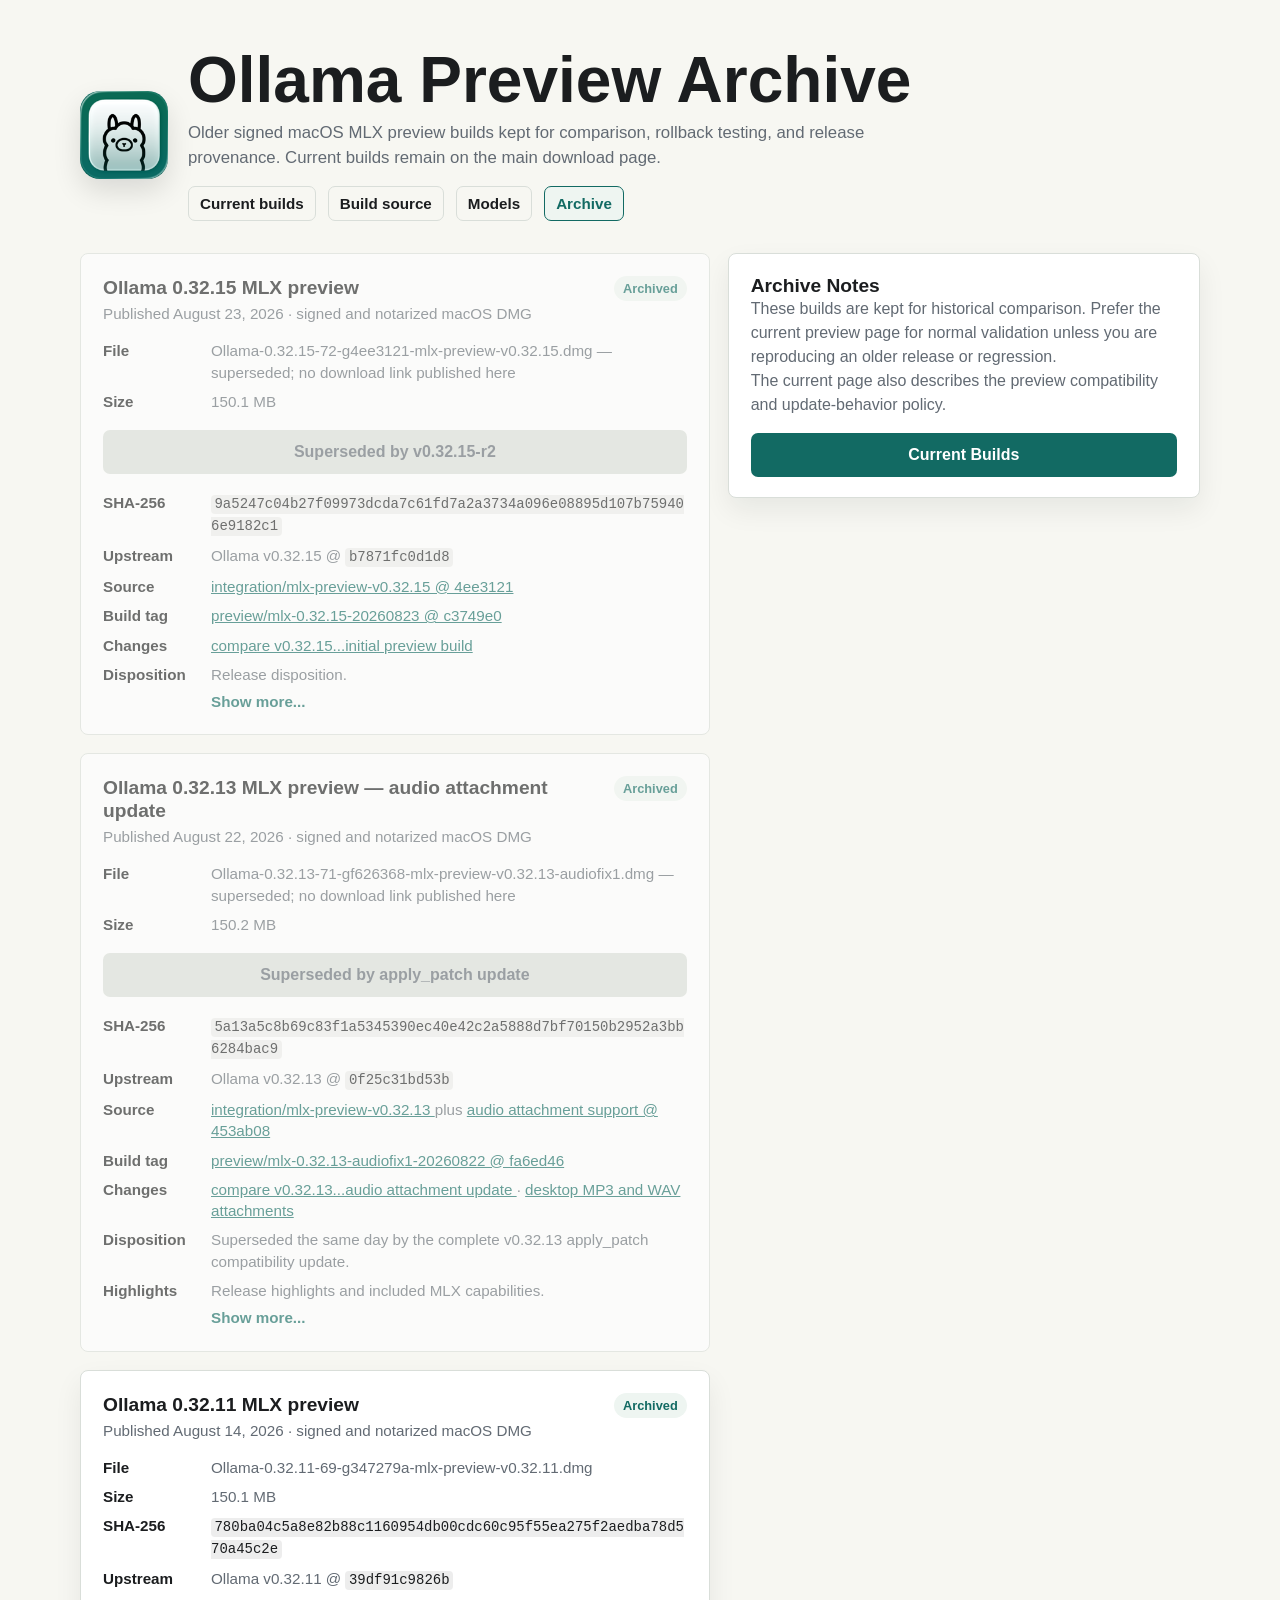
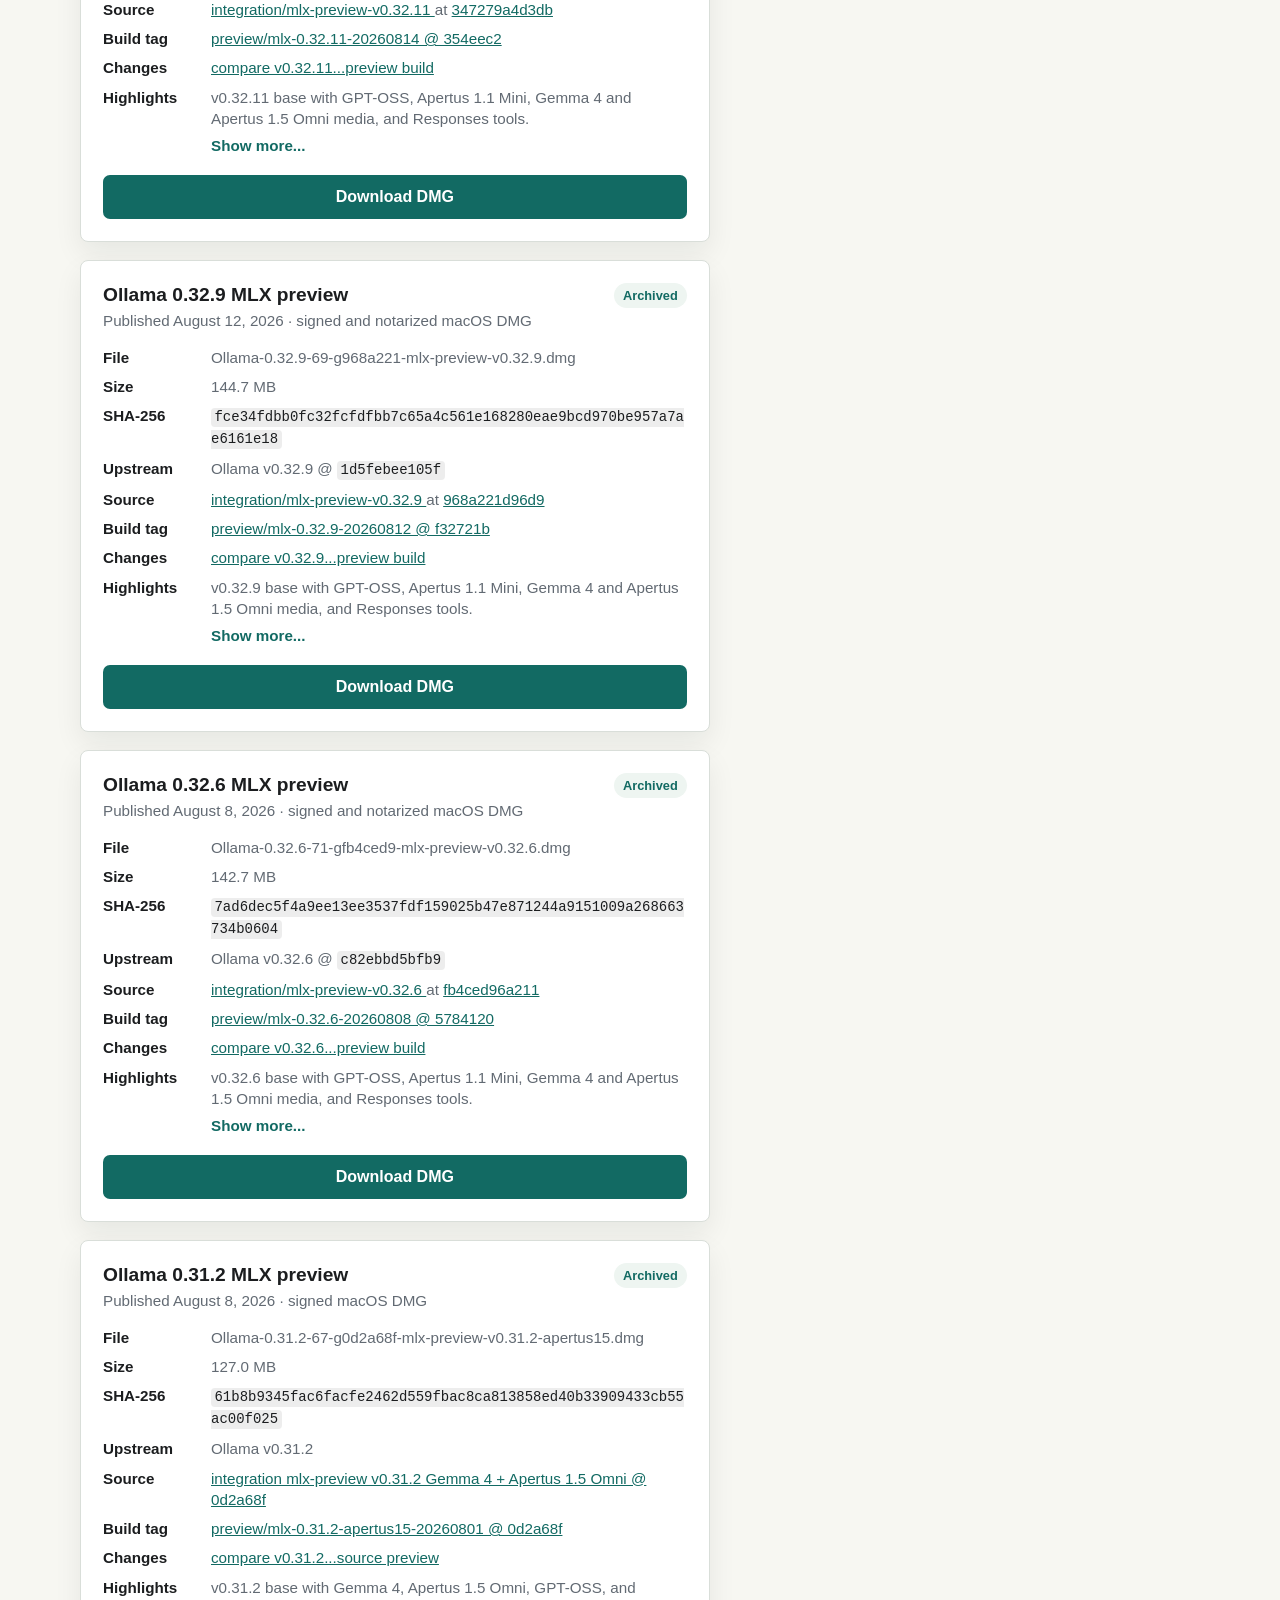
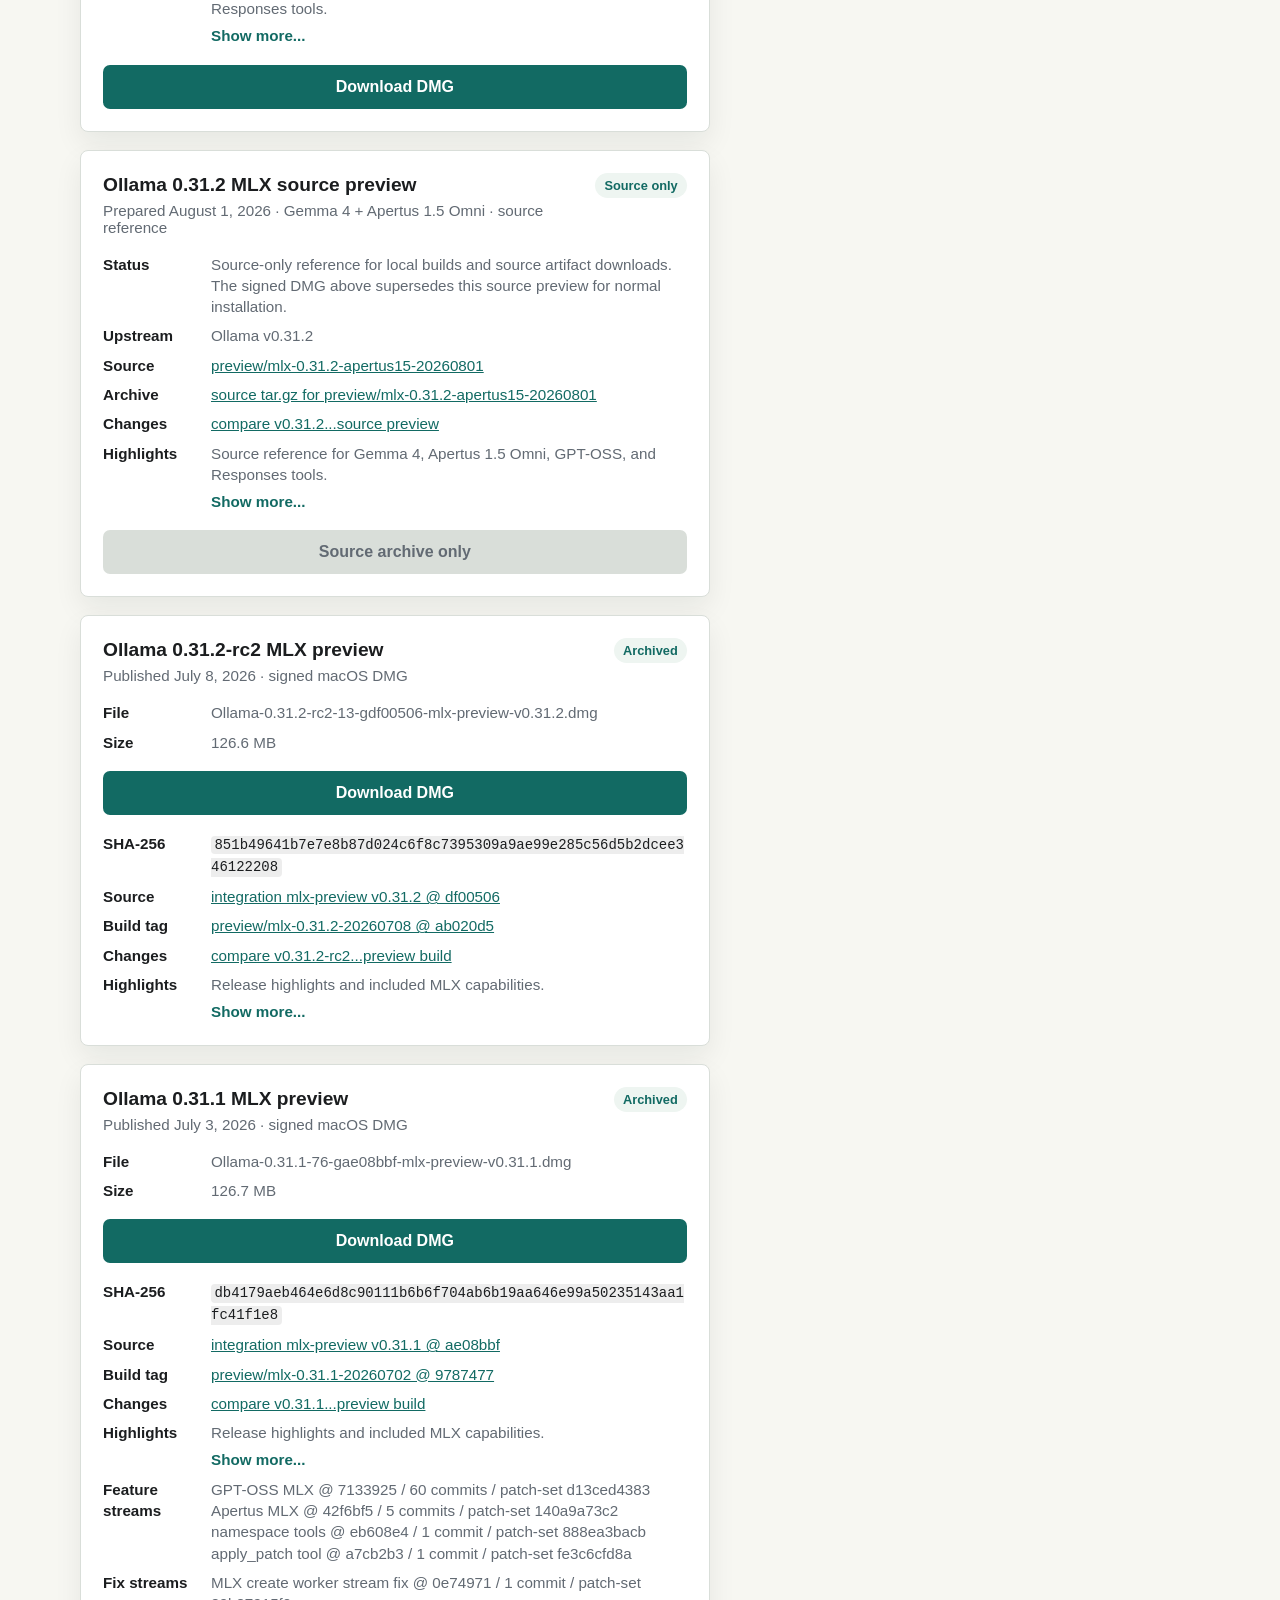
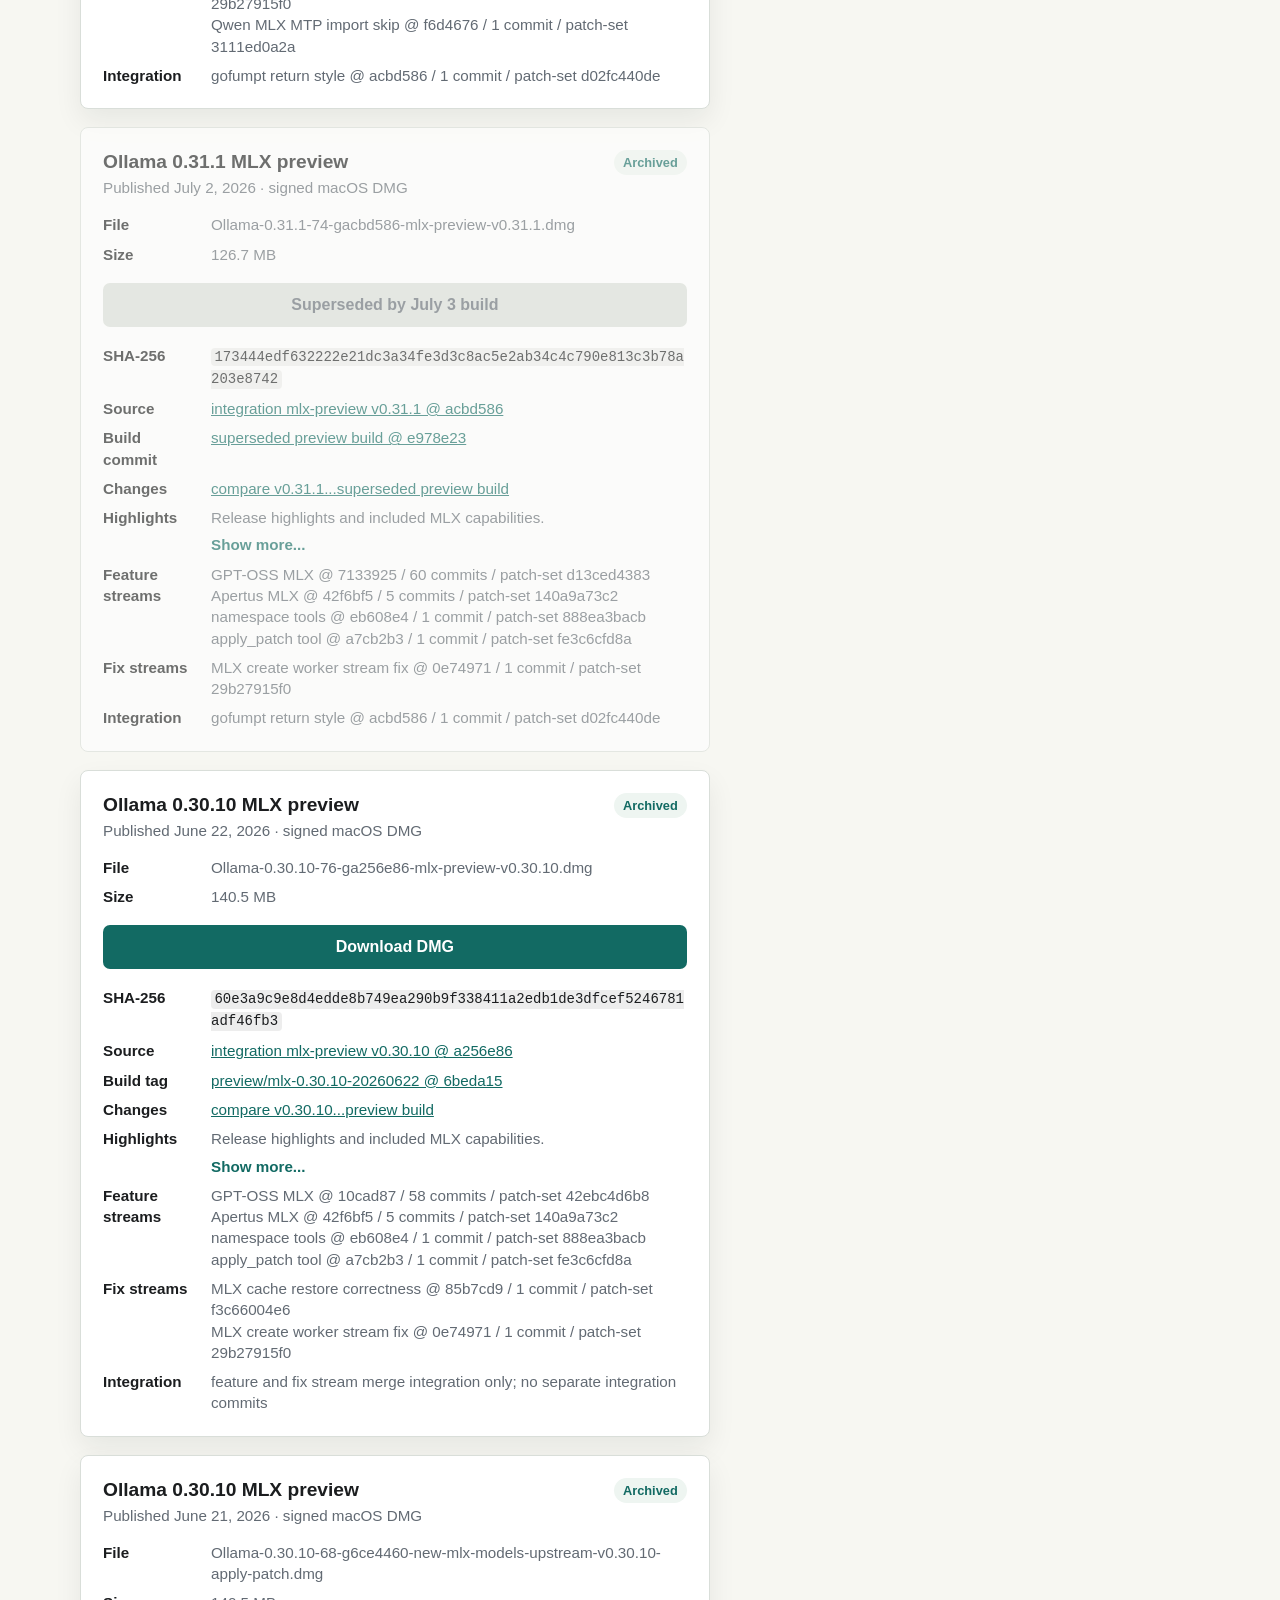
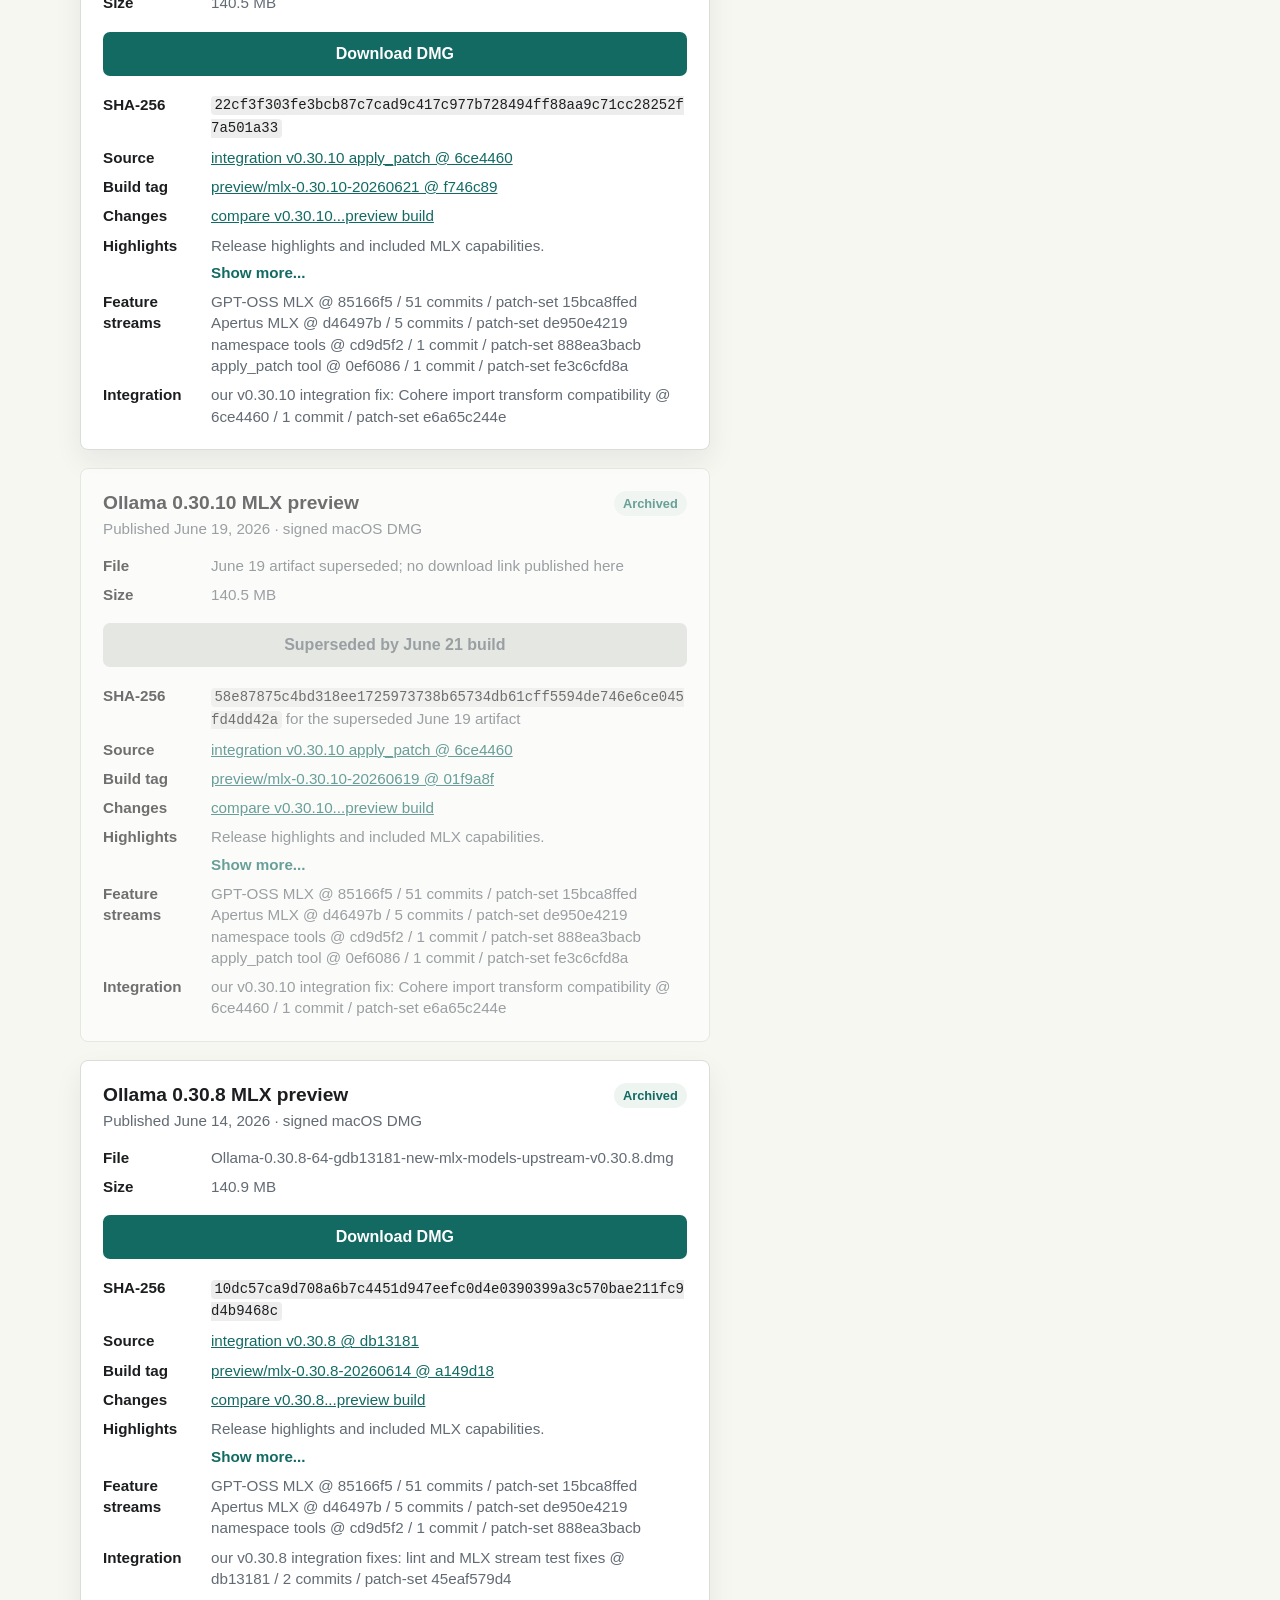
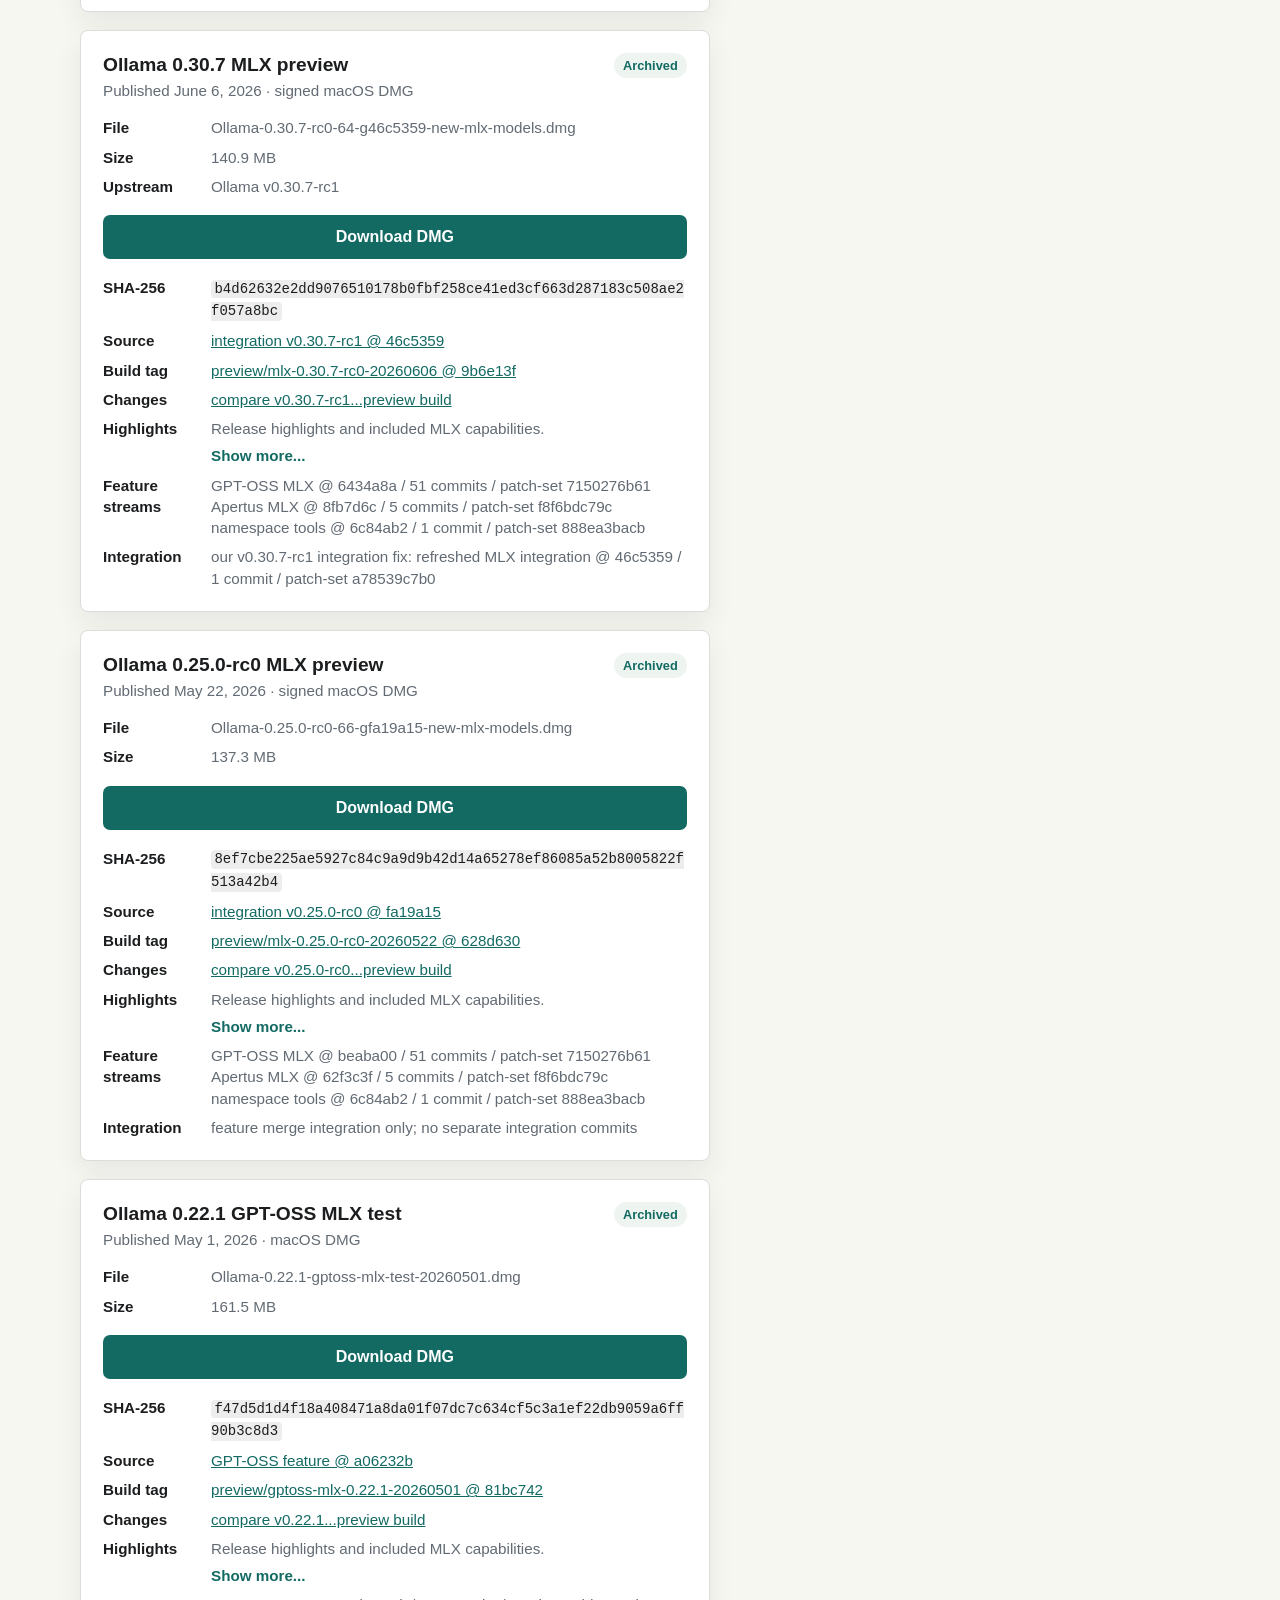
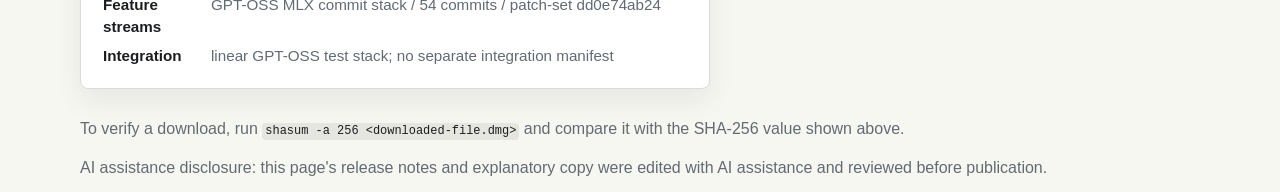
==== commit 1dbb087c: "docs: publish Ollama 0.33.3 MLX preview Co-authored-by: Codex <noreply@openai.com>" ====
--- a/Ollama/archive.html
+++ b/Ollama/archive.html
@@ -41,6 +41,178 @@
         <article class="download-card">
           <div class="card-heading">
             <div>
+              <h2>Ollama 0.32.11 MLX preview</h2>
+              <span class="build-meta">Published August 14, 2026 &middot; signed and notarized macOS DMG</span>
+            </div>
+            <span class="badge">Archived</span>
+          </div>
+
+          <dl class="details">
+            <div>
+              <dt>File</dt>
+              <dd>Ollama-0.32.11-69-g347279a-mlx-preview-v0.32.11.dmg</dd>
+            </div>
+            <div>
+              <dt>Size</dt>
+              <dd>150.1 MB</dd>
+            </div>
+            <div>
+              <dt>SHA-256</dt>
+              <dd><code>780ba04c5a8e82b88c1160954db00cdc60c95f55ea275f2aedba78d570a45c2e</code></dd>
+            </div>
+            <div>
+              <dt>Upstream</dt>
+              <dd>Ollama v0.32.11 @ <code>39df91c9826b</code></dd>
+            </div>
+            <div>
+              <dt>Source</dt>
+              <dd>
+                <a href="https://github.com/pd95/ollama/tree/integration/mlx-preview-v0.32.11">
+                  integration/mlx-preview-v0.32.11
+                </a>
+                at
+                <a href="https://github.com/pd95/ollama/commit/347279a4d3db777c6767fb1bbd4a3ab0e4b54541">
+                  347279a4d3db
+                </a>
+              </dd>
+            </div>
+            <div>
+              <dt>Build tag</dt>
+              <dd>
+                <a href="https://github.com/pd95/ollama/tree/preview/mlx-0.32.11-20260814">
+                  preview/mlx-0.32.11-20260814 @ 354eec2
+                </a>
+              </dd>
+            </div>
+            <div>
+              <dt>Changes</dt>
+              <dd>
+                <a href="https://github.com/ollama/ollama/compare/v0.32.11...pd95:ollama:354eec2555af98435c4d76a67c3b0f3cc768828f">
+                  compare v0.32.11...preview build
+                </a>
+              </dd>
+            </div>
+            <div>
+              <dt>Highlights</dt>
+              <dd>
+                <span class="expandable-field">
+                  <span class="expandable-summary">
+                    v0.32.11 base with GPT-OSS, Apertus 1.1 Mini, Gemma 4 and Apertus 1.5 Omni media, and Responses tools.
+                  </span>
+                  <span class="expandable-content">
+                    <span class="highlight-groups">
+                      <span class="highlight-group">
+                        <span class="highlight-label">Official Ollama v0.32.11</span>
+                        <span>New since v0.32.9 preview: Responses API web search, DeepSeek Harness and Muse Code launch integrations, faster global-scale NVFP4 MLX prefill, and Muse Glimmer template updates</span>
+                      </span>
+                      <span class="highlight-group">
+                        <span class="highlight-label">Included MLX preview capabilities</span>
+                        <span>Native GPT-OSS and Apertus runtimes, including Apertus 1.1 Mini INT2&ndash;INT8 imports<br>
+                          Gemma 4 and Apertus 1.5 Omni image/audio with MP3, WebP, and bounded media handling<br>
+                          Thinking, tool calling, and Codex-compatible Responses namespaces and custom apply_patch</span>
+                      </span>
+                    </span>
+                  </span>
+                  <button class="expand-toggle" type="button" aria-expanded="false">Show more...</button>
+                </span>
+              </dd>
+            </div>
+          </dl>
+
+          <a class="download-button" href="https://github.com/pd95/ollama/releases/download/preview%2Fmlx-0.32.11-20260814/Ollama-0.32.11-69-g347279a-mlx-preview-v0.32.11.dmg">
+            Download DMG
+          </a>
+        </article>
+
+        <article class="download-card">
+          <div class="card-heading">
+            <div>
+              <h2>Ollama 0.32.9 MLX preview</h2>
+              <span class="build-meta">Published August 12, 2026 &middot; signed and notarized macOS DMG</span>
+            </div>
+            <span class="badge">Archived</span>
+          </div>
+
+          <dl class="details">
+            <div>
+              <dt>File</dt>
+              <dd>Ollama-0.32.9-69-g968a221-mlx-preview-v0.32.9.dmg</dd>
+            </div>
+            <div>
+              <dt>Size</dt>
+              <dd>144.7 MB</dd>
+            </div>
+            <div>
+              <dt>SHA-256</dt>
+              <dd><code>fce34fdbb0fc32fcfdfbb7c65a4c561e168280eae9bcd970be957a7ae6161e18</code></dd>
+            </div>
+            <div>
+              <dt>Upstream</dt>
+              <dd>Ollama v0.32.9 @ <code>1d5febee105f</code></dd>
+            </div>
+            <div>
+              <dt>Source</dt>
+              <dd>
+                <a href="https://github.com/pd95/ollama/tree/integration/mlx-preview-v0.32.9">
+                  integration/mlx-preview-v0.32.9
+                </a>
+                at
+                <a href="https://github.com/pd95/ollama/commit/968a221d96d9d08d73a1f1cca49e0d37de9f52cb">
+                  968a221d96d9
+                </a>
+              </dd>
+            </div>
+            <div>
+              <dt>Build tag</dt>
+              <dd>
+                <a href="https://github.com/pd95/ollama/tree/preview/mlx-0.32.9-20260812">
+                  preview/mlx-0.32.9-20260812 @ f32721b
+                </a>
+              </dd>
+            </div>
+            <div>
+              <dt>Changes</dt>
+              <dd>
+                <a href="https://github.com/ollama/ollama/compare/v0.32.9...pd95:ollama:f32721b8d38972e16a76fccba9e45b70945b0980">
+                  compare v0.32.9...preview build
+                </a>
+              </dd>
+            </div>
+            <div>
+              <dt>Highlights</dt>
+              <dd>
+                <span class="expandable-field">
+                  <span class="expandable-summary">
+                    v0.32.9 base with GPT-OSS, Apertus 1.1 Mini, Gemma 4 and Apertus 1.5 Omni media, and Responses tools.
+                  </span>
+                  <span class="expandable-content">
+                    <span class="highlight-groups">
+                      <span class="highlight-group">
+                        <span class="highlight-label">Official Ollama v0.32.9</span>
+                        <span>New since v0.32.6 preview: Muse Glimmer with MLX, DFlash, image input, and coding-agent support, plus Nemotron 3.5 Lightning</span>
+                      </span>
+                      <span class="highlight-group">
+                        <span class="highlight-label">Included MLX preview capabilities</span>
+                        <span>Native GPT-OSS and Apertus runtimes, including Apertus 1.1 Mini INT2&ndash;INT8 imports<br>
+                          Gemma 4 and Apertus 1.5 Omni image/audio with MP3, WebP, and bounded media handling<br>
+                          Thinking, tool calling, and Codex-compatible Responses namespaces and custom apply_patch</span>
+                      </span>
+                    </span>
+                  </span>
+                  <button class="expand-toggle" type="button" aria-expanded="false">Show more...</button>
+                </span>
+              </dd>
+            </div>
+          </dl>
+
+          <a class="download-button" href="https://github.com/pd95/ollama/releases/download/preview%2Fmlx-0.32.9-20260812/Ollama-0.32.9-69-g968a221-mlx-preview-v0.32.9.dmg">
+            Download DMG
+          </a>
+        </article>
+
+        <article class="download-card">
+          <div class="card-heading">
+            <div>
               <h2>Ollama 0.32.6 MLX preview</h2>
               <span class="build-meta">Published August 8, 2026 &middot; signed and notarized macOS DMG</span>
             </div>
@@ -282,7 +454,7 @@
           </span>
         </article>
 
-        <article class="download-card superseded">
+        <article class="download-card superseded archive-release-20260823">
           <div class="card-heading">
             <div>
               <h2>Ollama 0.32.15 MLX preview</h2>
@@ -346,7 +518,7 @@
           </dl>
         </article>
 
-        <article class="download-card superseded">
+        <article class="download-card superseded archive-release-20260822">
           <div class="card-heading">
             <div>
               <h2>Ollama 0.32.13 MLX preview &mdash; audio attachment update</h2>
--- a/Ollama/styles.css
+++ b/Ollama/styles.css
@@ -167,15 +167,6 @@
       gap: 18px;
     }
 
-    /* Keep the archive visually ordered by historical publication date. */
-    .archive-releases > article:nth-of-type(4) {
-      order: -2;
-    }
-
-    .archive-releases > article:nth-of-type(5) {
-      order: -1;
-    }
-
     .download-card {
       display: flex;
       flex-direction: column;
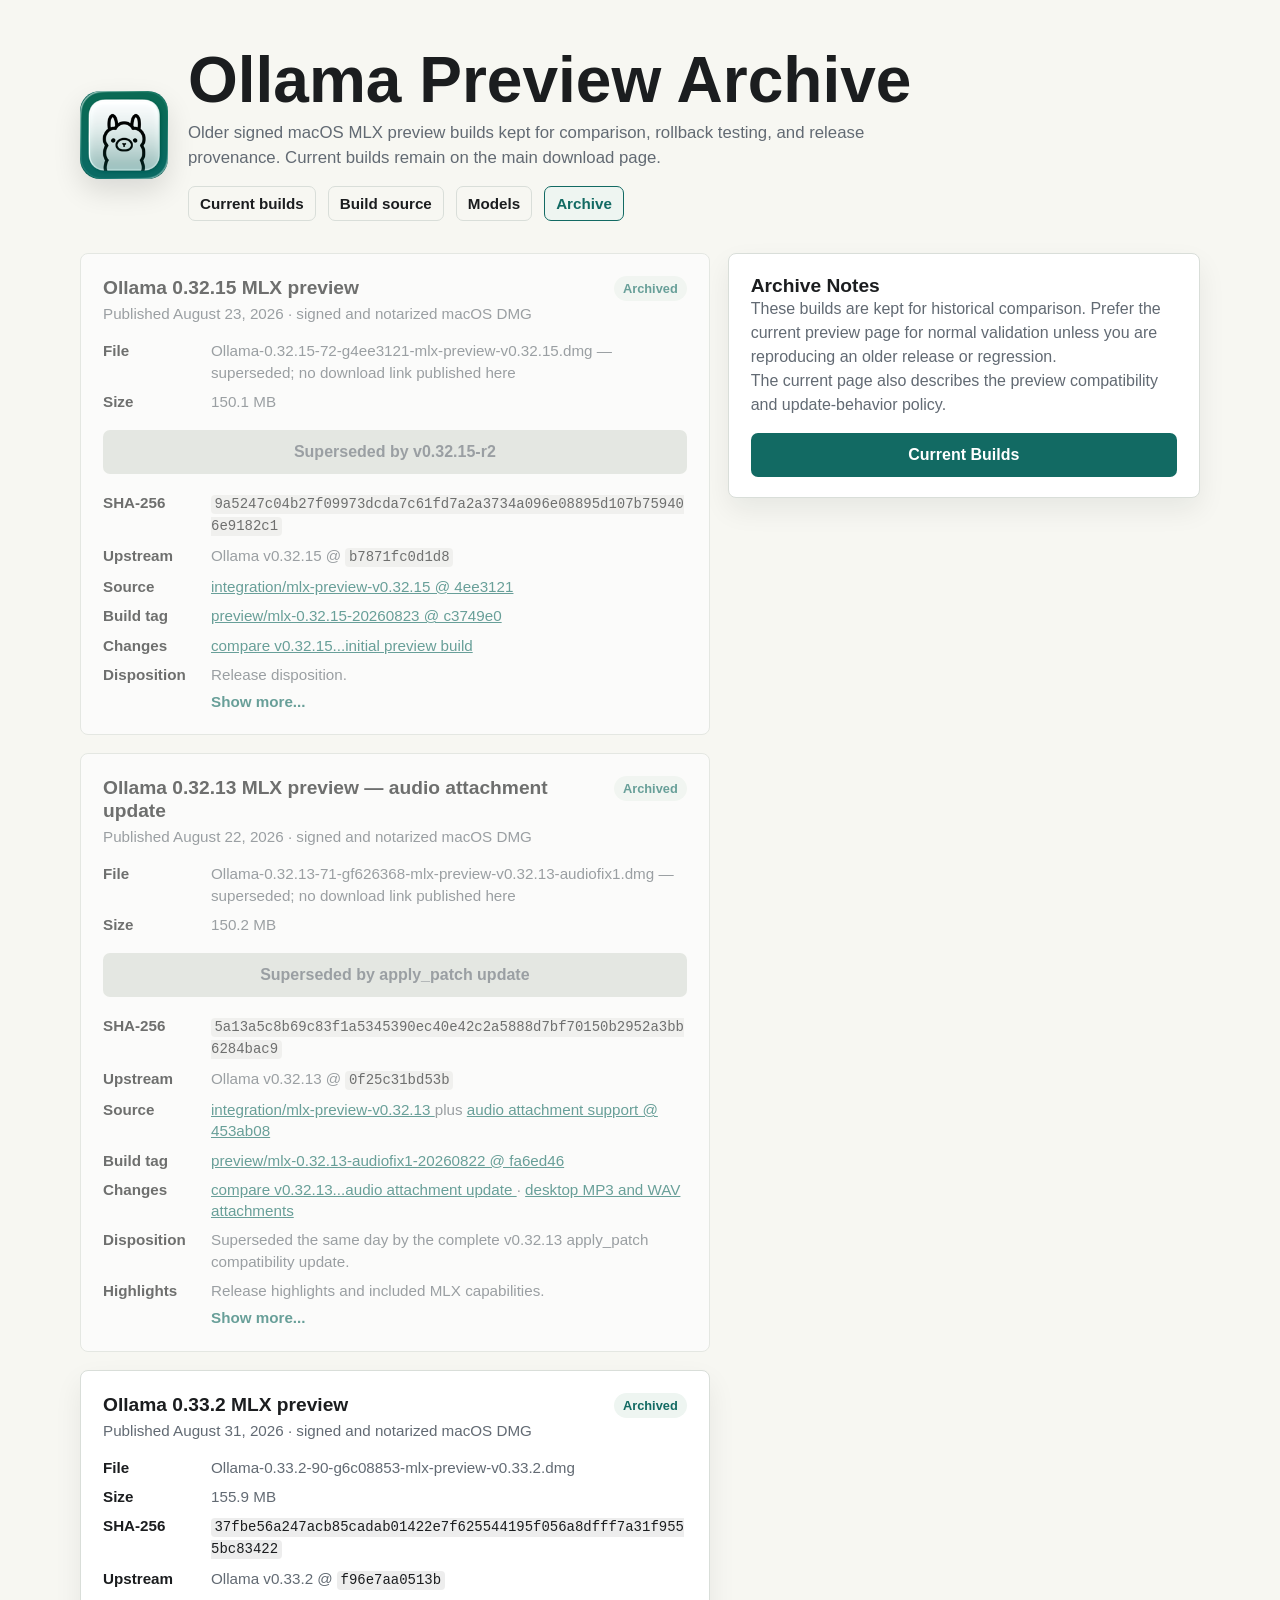
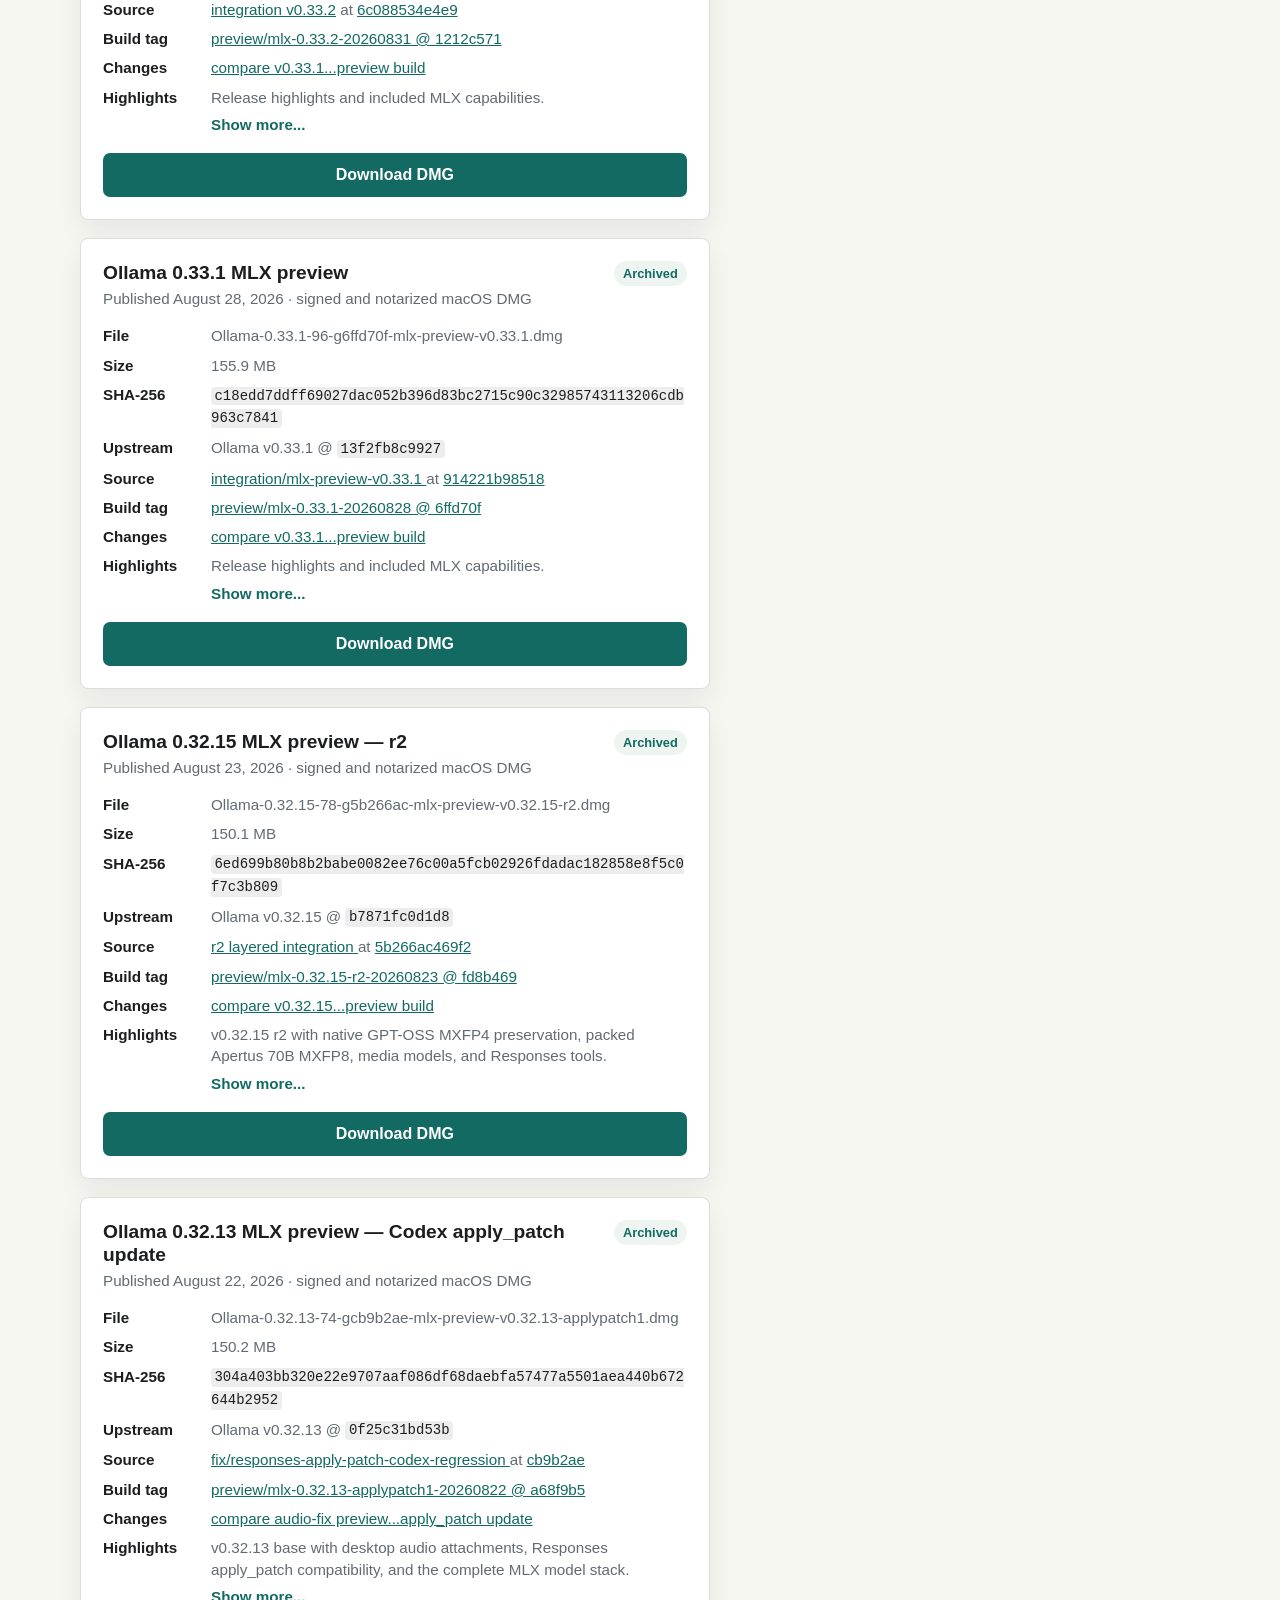
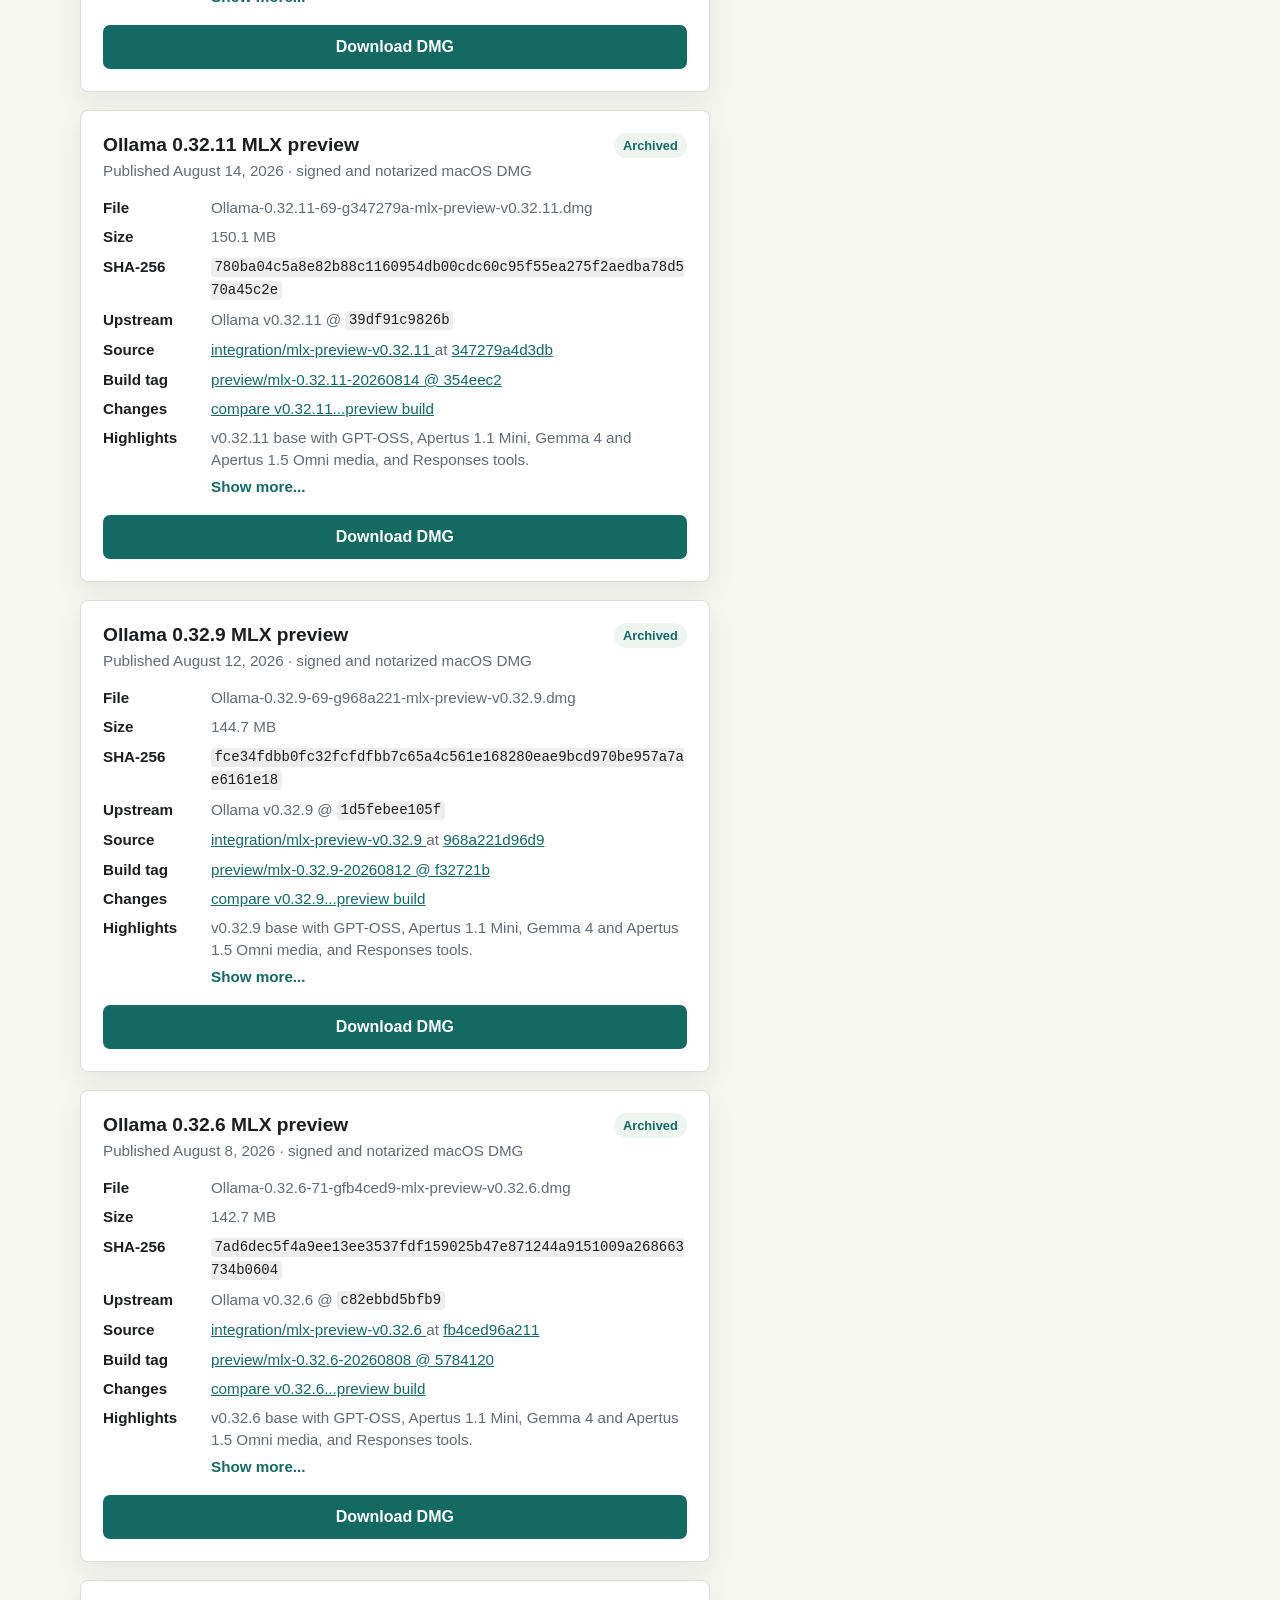
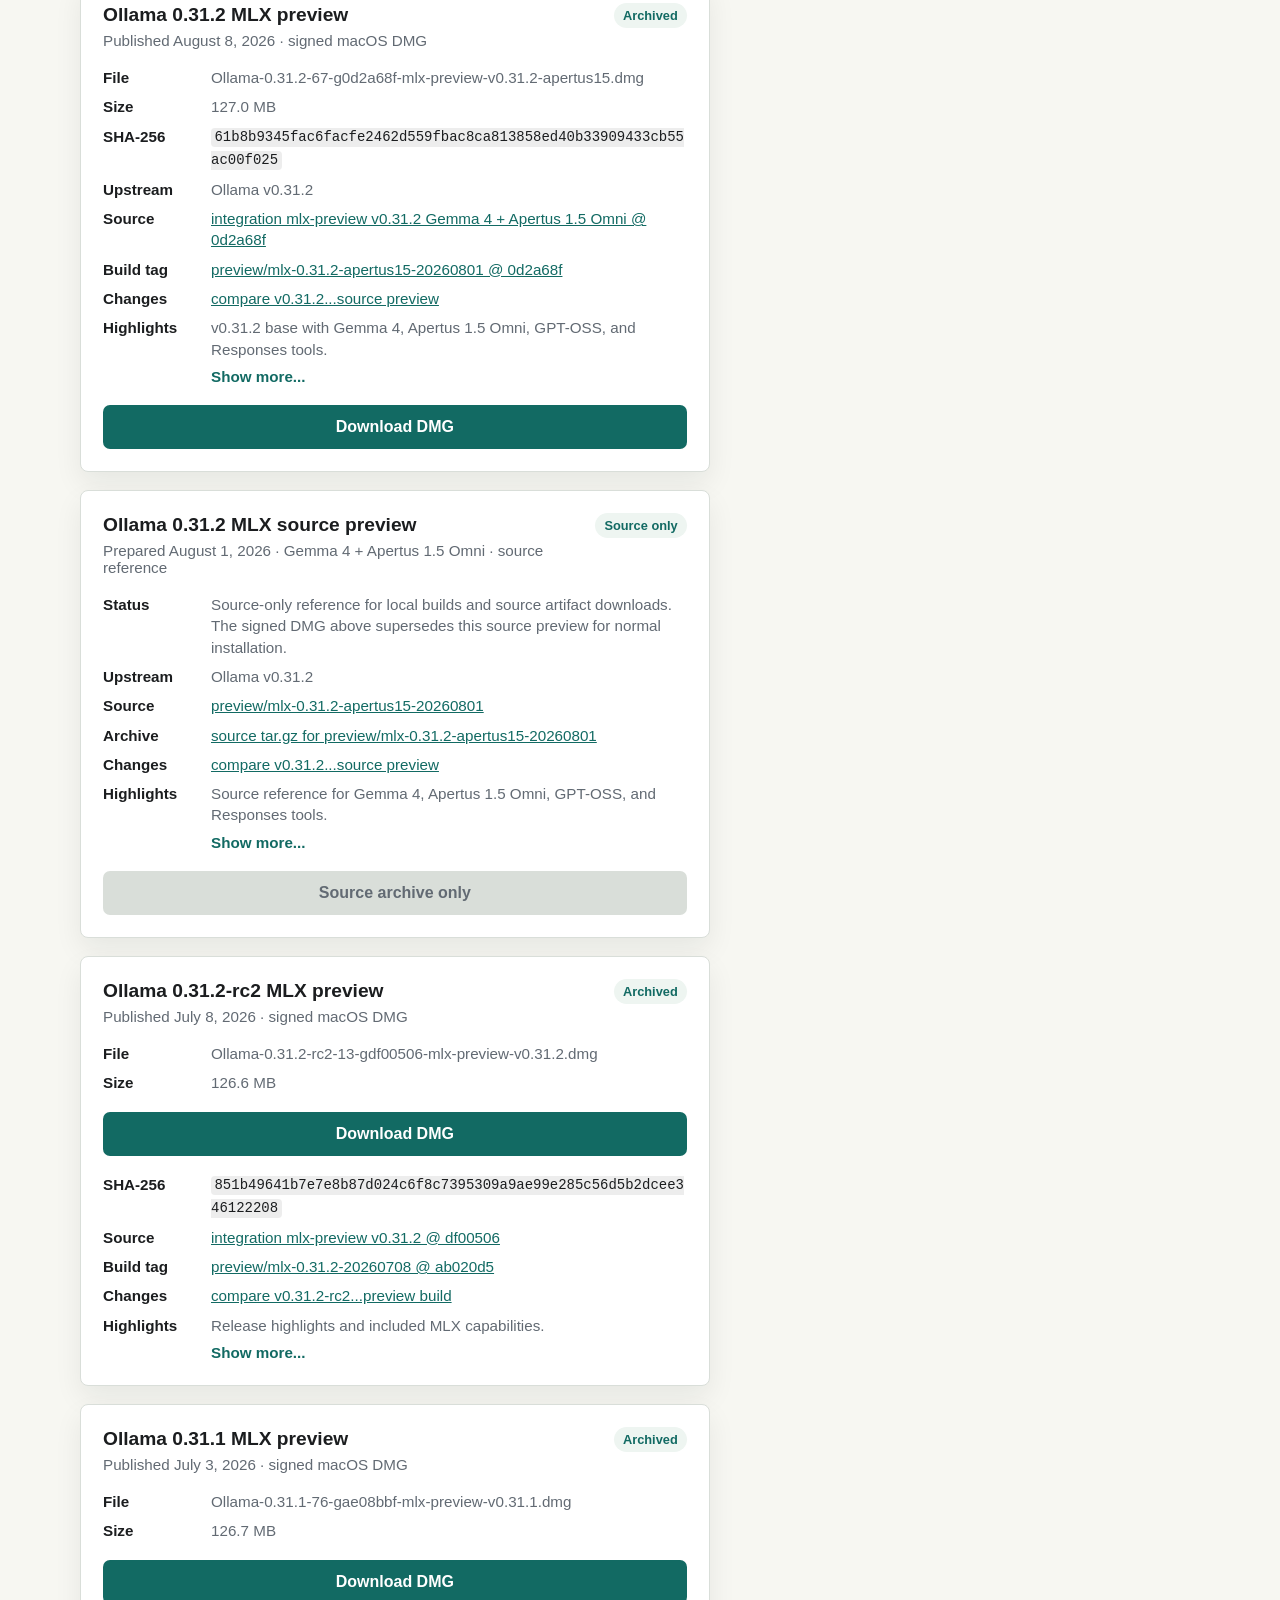
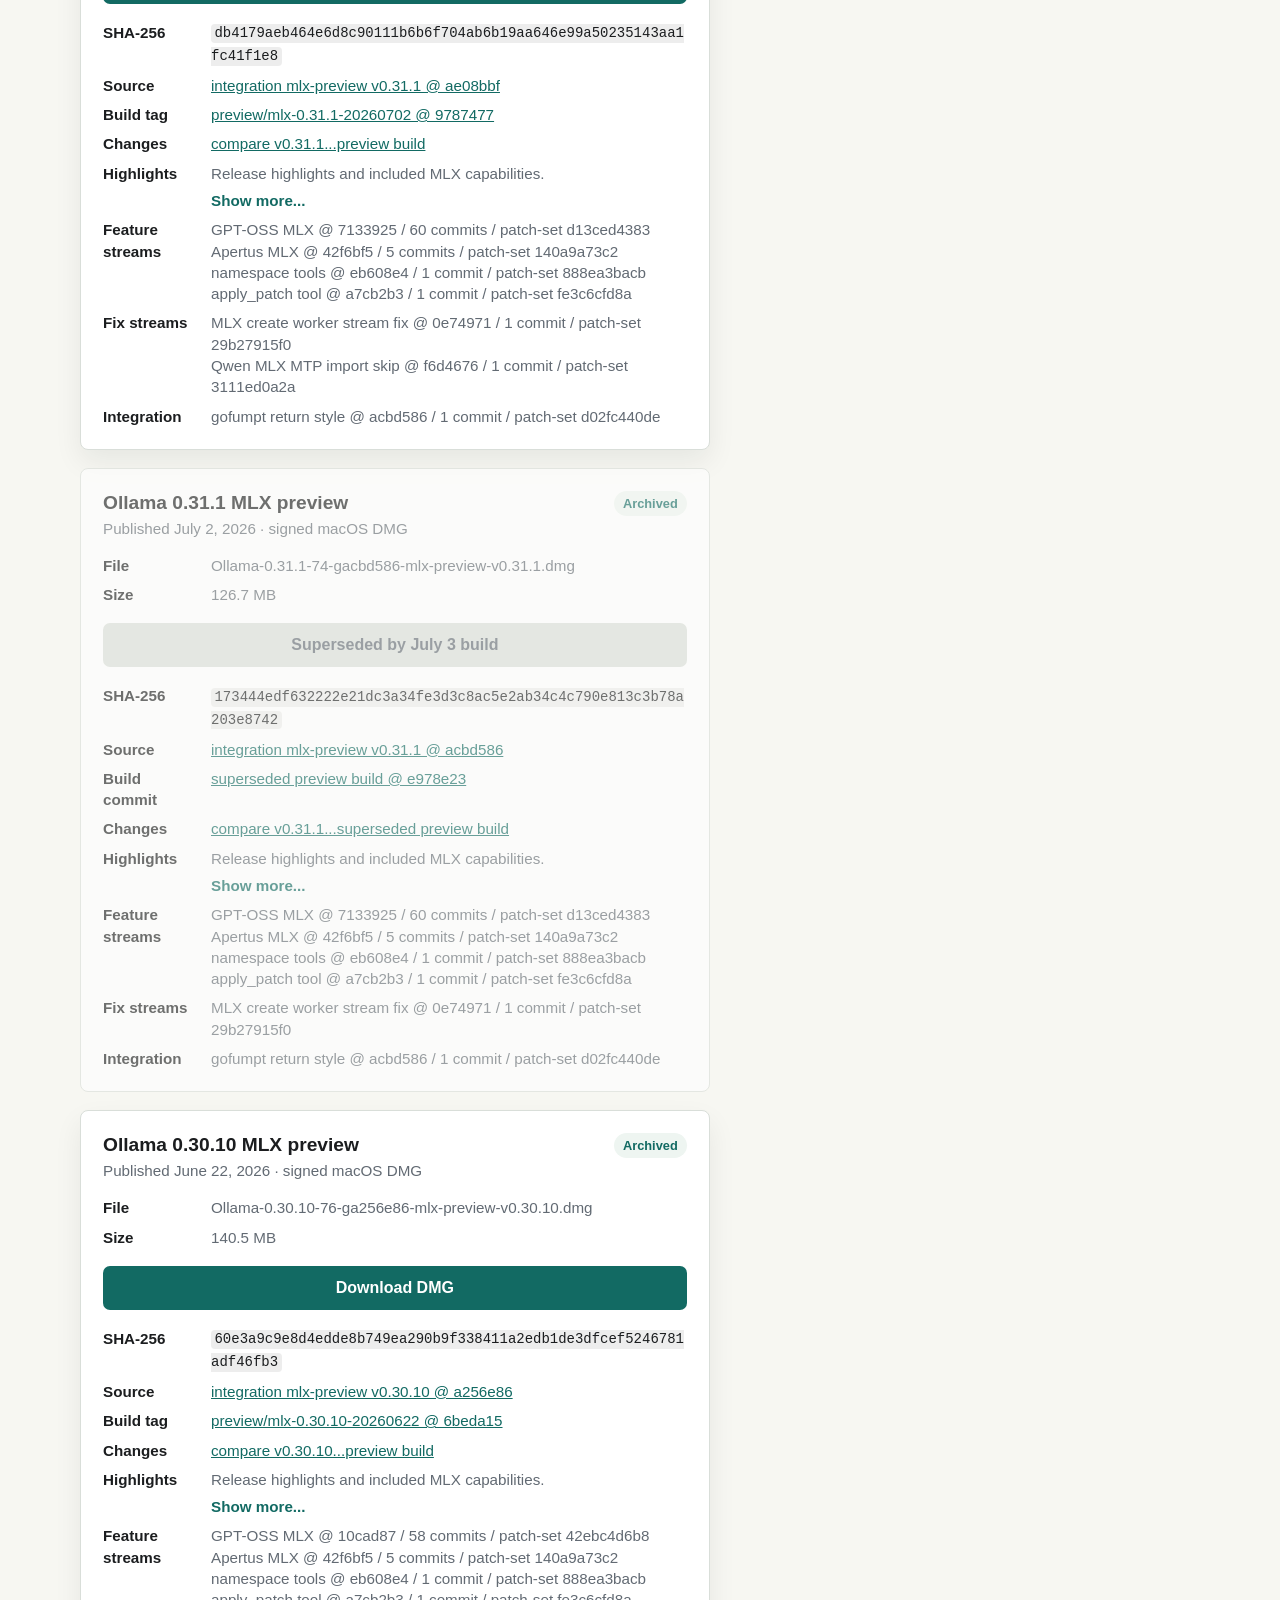
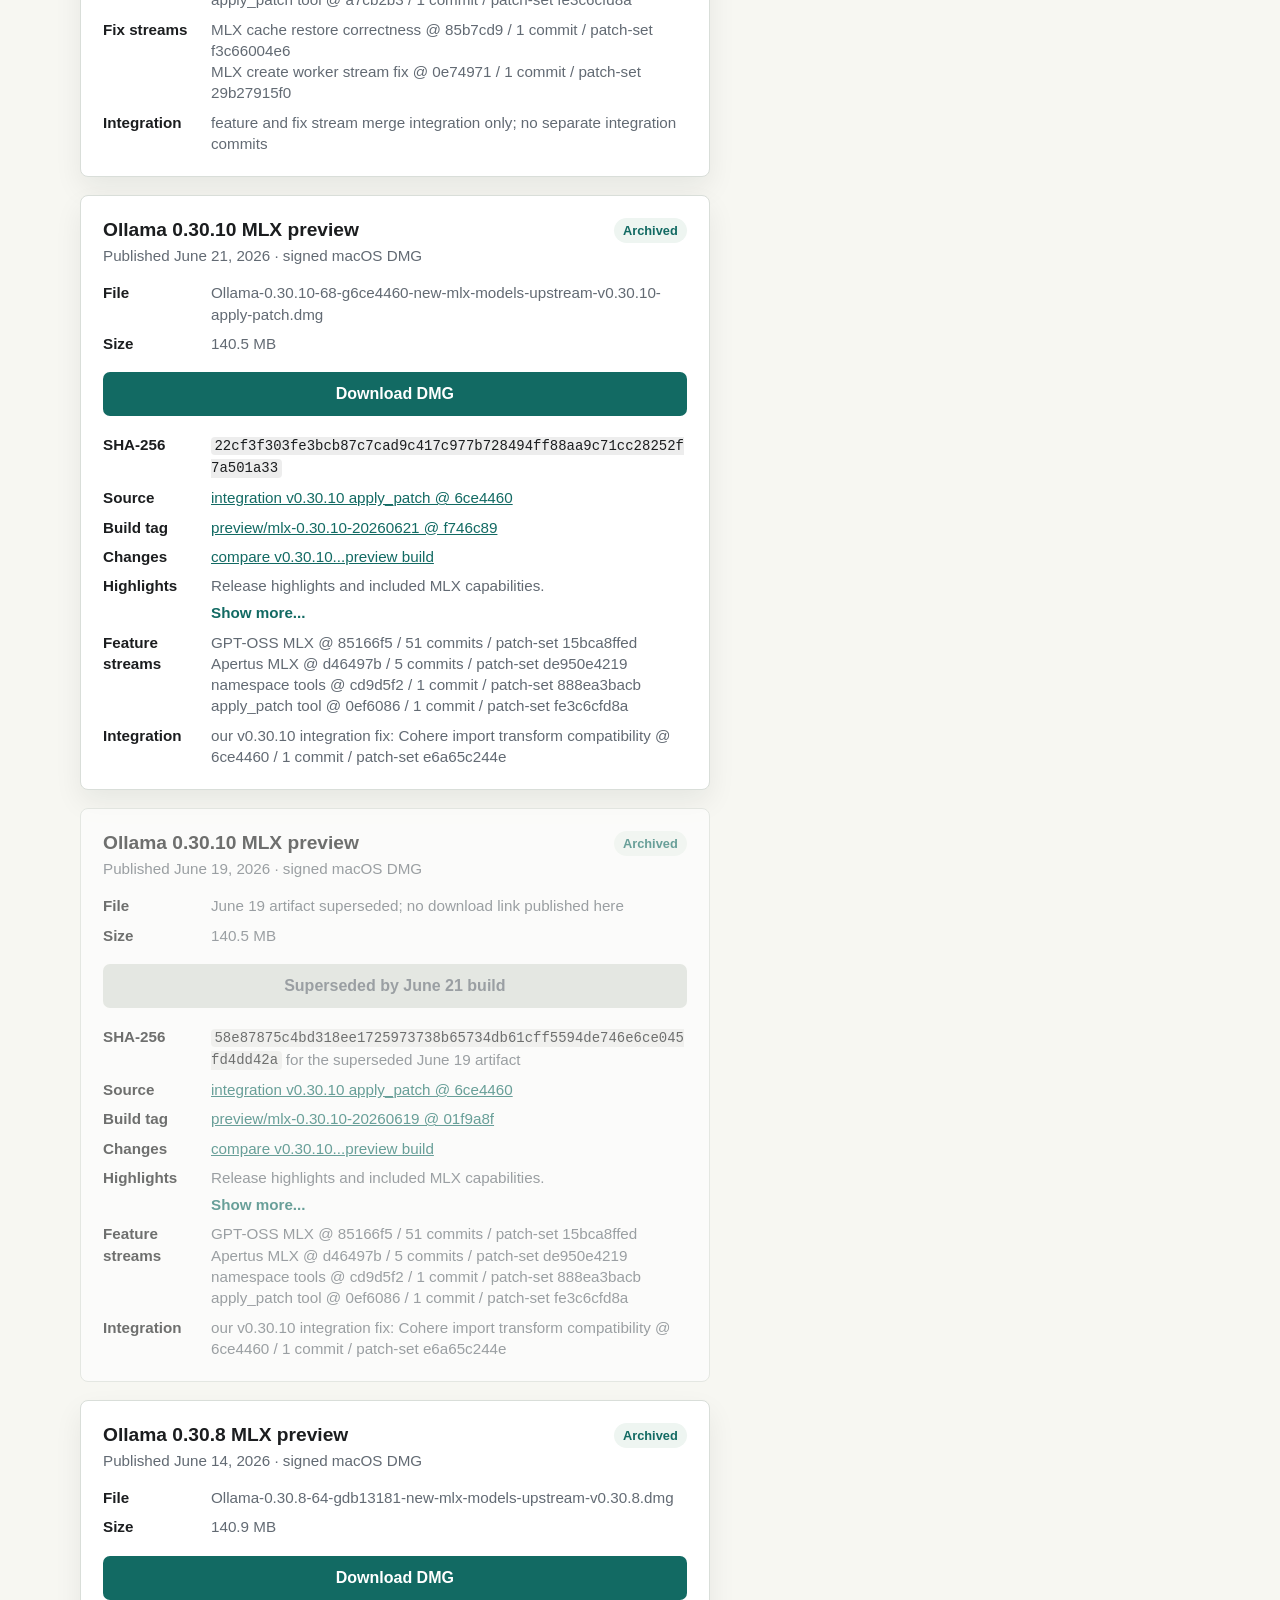
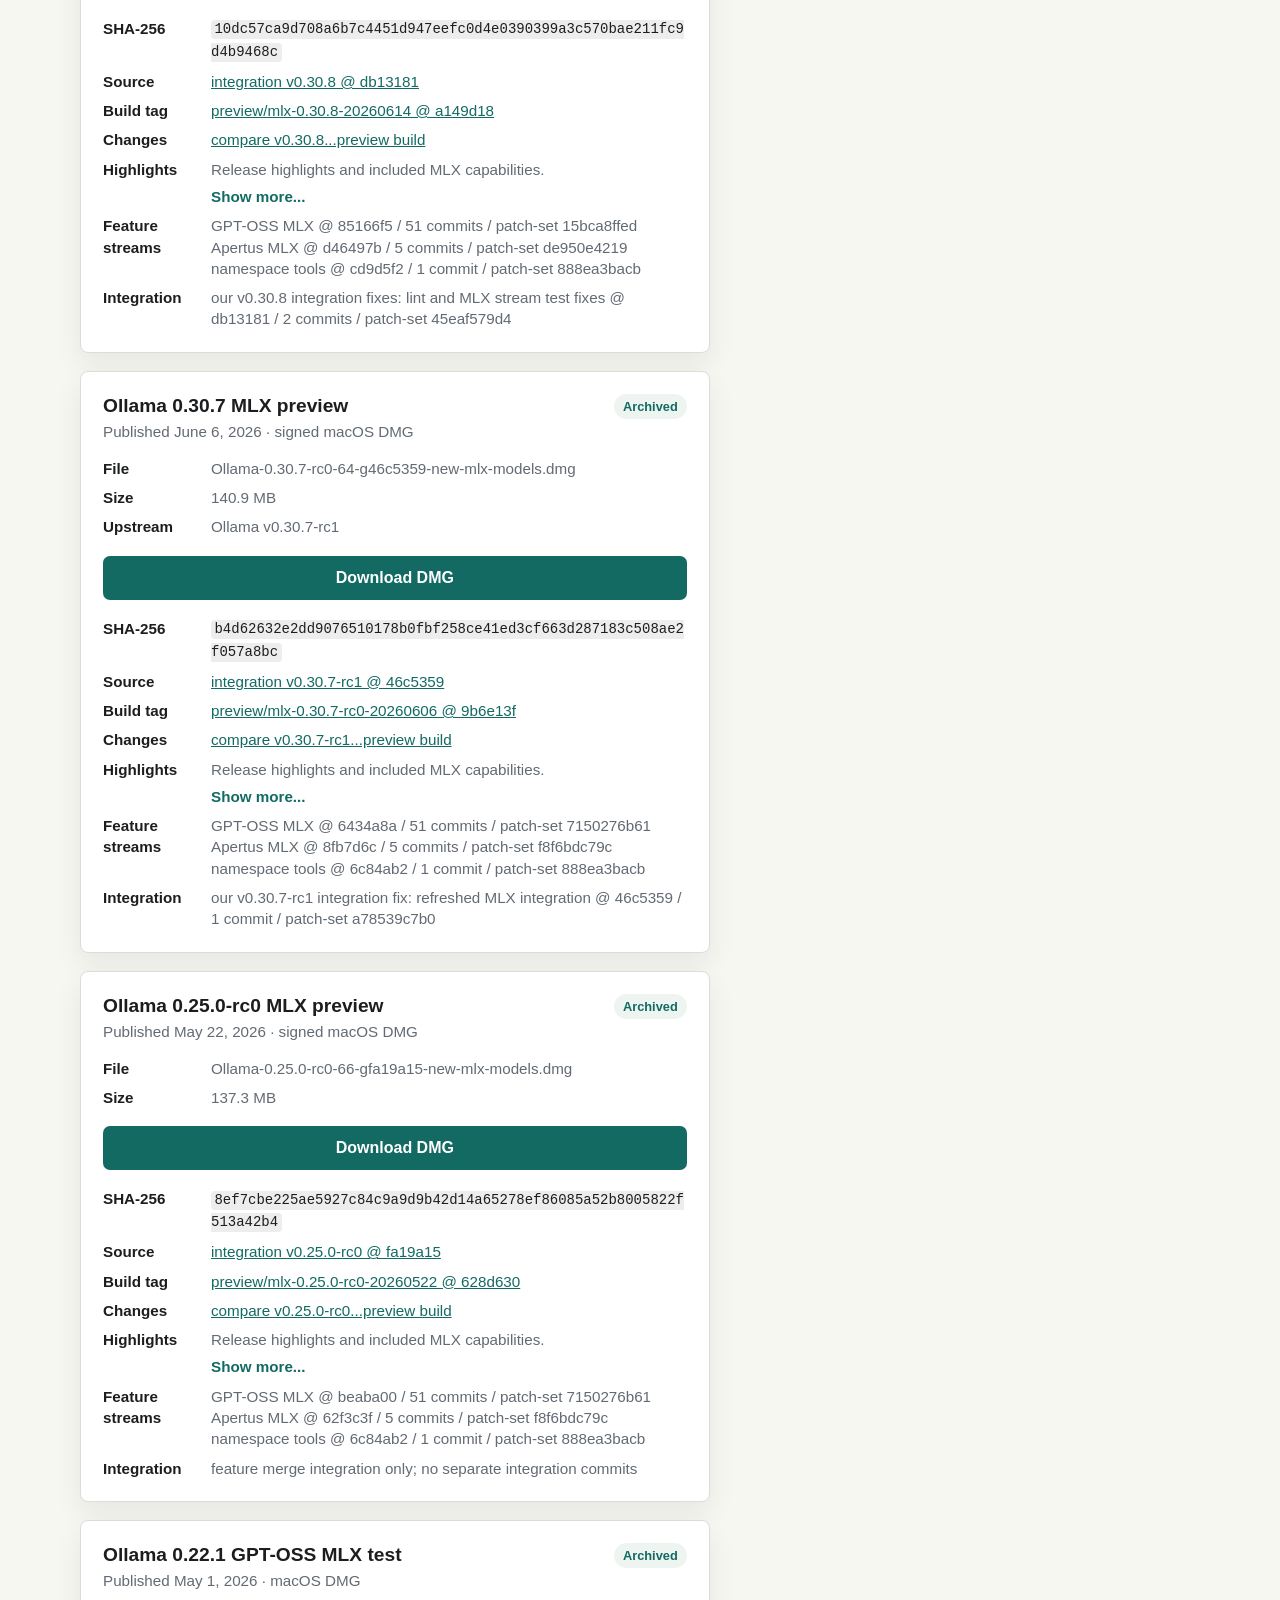
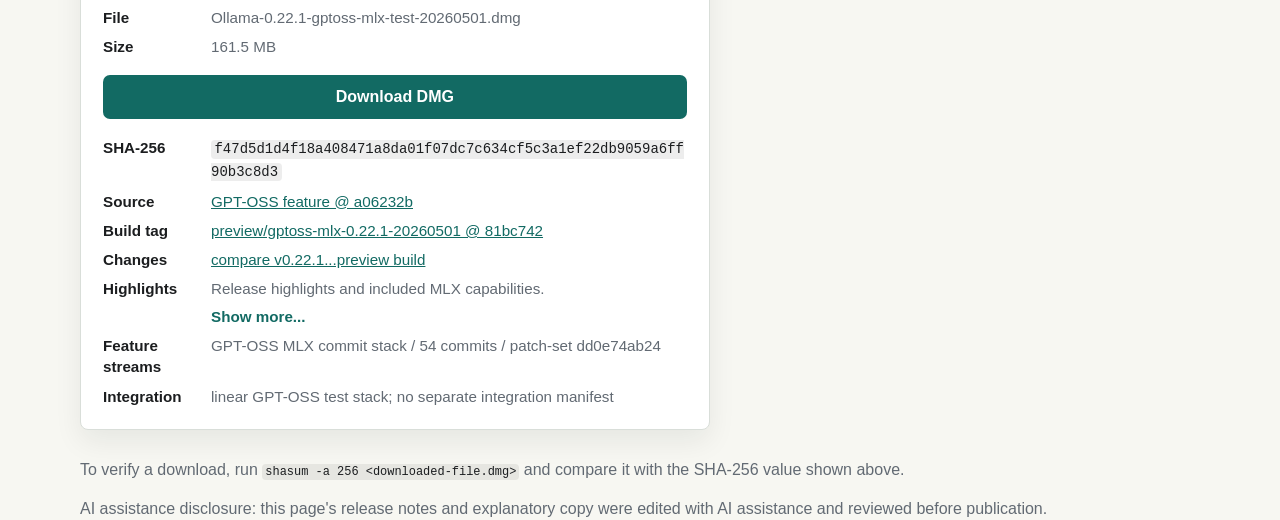
==== commit 86cb61dd: "Publish Ollama 0.34.4 MLX preview and update feed" ====
--- a/Ollama/archive.html
+++ b/Ollama/archive.html
@@ -41,6 +41,300 @@
         <article class="download-card">
           <div class="card-heading">
             <div>
+              <h2>Ollama 0.33.2 MLX preview</h2>
+              <span class="build-meta">Published August 31, 2026 &middot; signed and notarized macOS DMG</span>
+            </div>
+            <span class="badge">Archived</span>
+          </div>
+
+          <dl class="details">
+            <div><dt>File</dt><dd>Ollama-0.33.2-90-g6c08853-mlx-preview-v0.33.2.dmg</dd></div>
+            <div><dt>Size</dt><dd>155.9 MB</dd></div>
+            <div><dt>SHA-256</dt><dd><code>37fbe56a247acb85cadab01422e7f625544195f056a8dfff7a31f9555bc83422</code></dd></div>
+            <div><dt>Upstream</dt><dd>Ollama v0.33.2 @ <code>f96e7aa0513b</code></dd></div>
+            <div><dt>Source</dt><dd><a href="https://github.com/pd95/ollama/tree/staging/v0.33.2/integration">integration v0.33.2</a> at <a href="https://github.com/pd95/ollama/commit/6c088534e4e98c7cc7655d1346a938943b2a164f">6c088534e4e9</a></dd></div>
+            <div><dt>Build tag</dt><dd><a href="https://github.com/pd95/ollama/tree/preview/mlx-0.33.2-20260831">preview/mlx-0.33.2-20260831 @ 1212c571</a></dd></div>
+            <div><dt>Changes</dt><dd><a href="https://github.com/ollama/ollama/compare/v0.33.1...pd95:ollama:1212c571b9aeccd59e22fba9dcdeebefdf9bb3d2">compare v0.33.1...preview build</a></dd></div>
+            <div>
+              <dt>Highlights</dt>
+              <dd><span class="highlight-groups">
+                <span class="highlight-group"><span class="highlight-label">Official Ollama v0.33.2</span><span>New since v0.33.1 preview: updated official baseline with desktop and Claude-proxy behavior refinements plus discovery and ML API cleanup.</span></span>
+                <span class="highlight-group"><span class="highlight-label">Included MLX preview capabilities</span><span>Native GPT-OSS and Apertus runtimes, including retained Apertus Mini 4B behavior<br>
+                  Gemma 4 and Apertus 1.5 Omni ordered image/audio with bounded media handling<br>
+                  Thinking, tool calling, Responses namespaces, custom apply_patch, and desktop audio attachments across validated preview models.</span></span>
+                <span class="highlight-group"><span class="highlight-label">Release process</span><span>This first refresh used two collaborating AI agents to reconstruct and rebase the PR stack step by step, then validate functionality mostly autonomously. The user retained approval, signing, and publication decisions. Performance evidence is thermally inconclusive, so no quantitative performance claim is made.</span></span>
+              </span></dd>
+            </div>
+          </dl>
+
+          <a class="download-button" href="https://github.com/pd95/ollama/releases/download/preview%2Fmlx-0.33.2-20260831/Ollama-0.33.2-90-g6c08853-mlx-preview-v0.33.2.dmg">Download DMG</a>
+        </article>
+
+        <article class="download-card">
+          <div class="card-heading">
+            <div>
+              <h2>Ollama 0.33.1 MLX preview</h2>
+              <span class="build-meta">Published August 28, 2026 &middot; signed and notarized macOS DMG</span>
+            </div>
+            <span class="badge">Archived</span>
+          </div>
+
+          <dl class="details">
+            <div>
+              <dt>File</dt>
+              <dd>Ollama-0.33.1-96-g6ffd70f-mlx-preview-v0.33.1.dmg</dd>
+            </div>
+            <div>
+              <dt>Size</dt>
+              <dd>155.9 MB</dd>
+            </div>
+            <div>
+              <dt>SHA-256</dt>
+              <dd><code>c18edd7ddff69027dac052b396d83bc2715c90c32985743113206cdb963c7841</code></dd>
+            </div>
+            <div>
+              <dt>Upstream</dt>
+              <dd>Ollama v0.33.1 @ <code>13f2fb8c9927</code></dd>
+            </div>
+            <div>
+              <dt>Source</dt>
+              <dd>
+                <a href="https://github.com/pd95/ollama/tree/integration/mlx-preview-v0.33.1">
+                  integration/mlx-preview-v0.33.1
+                </a>
+                at
+                <a href="https://github.com/pd95/ollama/commit/914221b98518b198e3679ce8a2270f30f65c5460">
+                  914221b98518
+                </a>
+              </dd>
+            </div>
+            <div>
+              <dt>Build tag</dt>
+              <dd>
+                <a href="https://github.com/pd95/ollama/tree/preview/mlx-0.33.1-20260828">
+                  preview/mlx-0.33.1-20260828 @ 6ffd70f
+                </a>
+              </dd>
+            </div>
+            <div>
+              <dt>Changes</dt>
+              <dd>
+                <a href="https://github.com/ollama/ollama/compare/v0.33.1...pd95:ollama:6ffd70f1539deb8552c8e1339068662418965abb">
+                  compare v0.33.1...preview build
+                </a>
+              </dd>
+            </div>
+            <div>
+              <dt>Highlights</dt>
+              <dd>
+                <span class="highlight-groups">
+                  <span class="highlight-group">
+                    <span class="highlight-label">Official Ollama v0.33.1</span>
+                    <span>New since v0.32.15 preview: Claude Desktop integration, more reliable resumed-prefill caching, structured MLX output, Qwen3.8 Flash Next, updated MLX and llama.cpp runtimes, and safer loading from slow storage.</span>
+                  </span>
+                  <span class="highlight-group">
+                    <span class="highlight-label">Included MLX preview capabilities</span>
+                    <span>Native GPT-OSS and Apertus runtimes, including Apertus 1.1 Mini affine imports<br>
+                      Gemma 4 and Apertus 1.5 Omni ordered image/audio with quantized media, MP3, WebP, cancellation, and bounded processing<br>
+                      Thinking, tool calling, Responses namespaces, and custom apply_patch support across validated preview models.</span>
+                  </span>
+                </span>
+              </dd>
+            </div>
+          </dl>
+
+          <a class="download-button" href="https://github.com/pd95/ollama/releases/download/preview%2Fmlx-0.33.1-20260828/Ollama-0.33.1-96-g6ffd70f-mlx-preview-v0.33.1.dmg">
+            Download DMG
+          </a>
+        </article>
+
+        <article class="download-card">
+          <div class="card-heading">
+            <div>
+              <h2>Ollama 0.32.15 MLX preview &mdash; r2</h2>
+              <span class="build-meta">Published August 23, 2026 &middot; signed and notarized macOS DMG</span>
+            </div>
+            <span class="badge">Archived</span>
+          </div>
+
+          <dl class="details">
+            <div>
+              <dt>File</dt>
+              <dd>Ollama-0.32.15-78-g5b266ac-mlx-preview-v0.32.15-r2.dmg</dd>
+            </div>
+            <div>
+              <dt>Size</dt>
+              <dd>150.1 MB</dd>
+            </div>
+            <div>
+              <dt>SHA-256</dt>
+              <dd><code>6ed699b80b8b2babe0082ee76c00a5fcb02926fdadac182858e8f5c0f7c3b809</code></dd>
+            </div>
+            <div>
+              <dt>Upstream</dt>
+              <dd>Ollama v0.32.15 @ <code>b7871fc0d1d8</code></dd>
+            </div>
+            <div>
+              <dt>Source</dt>
+              <dd>
+                <a href="https://github.com/pd95/ollama/tree/staging/v0.32.15-r2/integration-layered-refresh">
+                  r2 layered integration
+                </a>
+                at
+                <a href="https://github.com/pd95/ollama/commit/5b266ac469f26b9f5ffc7702a9b1bd1f1339c9fa">
+                  5b266ac469f2
+                </a>
+              </dd>
+            </div>
+            <div>
+              <dt>Build tag</dt>
+              <dd>
+                <a href="https://github.com/pd95/ollama/tree/preview/mlx-0.32.15-r2-20260823">
+                  preview/mlx-0.32.15-r2-20260823 @ fd8b469
+                </a>
+              </dd>
+            </div>
+            <div>
+              <dt>Changes</dt>
+              <dd>
+                <a href="https://github.com/ollama/ollama/compare/v0.32.15...pd95:ollama:fd8b4693a90383ad2e8cfa984acabe5e17def4a0">
+                  compare v0.32.15...preview build
+                </a>
+              </dd>
+            </div>
+            <div>
+              <dt>Highlights</dt>
+              <dd>
+                <span class="expandable-field">
+                  <span class="expandable-summary">
+                    v0.32.15 r2 with native GPT-OSS MXFP4 preservation, packed Apertus 70B MXFP8, media models, and Responses tools.
+                  </span>
+                  <span class="expandable-content">
+                    <span class="highlight-groups">
+                      <span class="highlight-group">
+                        <span class="highlight-label">Official Ollama v0.32.15</span>
+                        <span>New since v0.32.13 preview: desktop onboarding, safer mid-stream parser failures, WebP transcoding for llama-server, more tolerant Qwen system-message placement, and cached model metadata.</span>
+                      </span>
+                      <span class="highlight-group">
+                        <span class="highlight-label">Included MLX preview capabilities</span>
+                        <span>Native GPT-OSS and Apertus runtimes, including Apertus 1.1 Mini imports and published artifacts under <a href="models.html">conversation-quality investigation</a><br>
+                          Gemma 4 and Apertus 1.5 Omni image/audio with MP3, WebP, bounded media handling, and desktop audio attachments<br>
+                          Thinking, tool calling, and Responses namespace/custom apply_patch support across validated preview models.</span>
+                      </span>
+                      <span class="highlight-group">
+                        <span class="highlight-label">r2 release fixes</span>
+                        <span>Preserves native GPT-OSS MXFP4 snapshots and imports Apertus 70B as packed MXFP8. The signed DMG freshly created and ran GPT-OSS 20B/120B plus Apertus 70B.</span>
+                      </span>
+                    </span>
+                  </span>
+                  <button class="expand-toggle" type="button" aria-expanded="false">Show more...</button>
+                </span>
+              </dd>
+            </div>
+          </dl>
+
+          <a class="download-button" href="https://github.com/pd95/ollama/releases/download/preview%2Fmlx-0.32.15-r2-20260823/Ollama-0.32.15-78-g5b266ac-mlx-preview-v0.32.15-r2.dmg">
+            Download DMG
+          </a>
+        </article>
+
+        <article class="download-card">
+          <div class="card-heading">
+            <div>
+              <h2>Ollama 0.32.13 MLX preview &mdash; Codex apply_patch update</h2>
+              <span class="build-meta">Published August 22, 2026 &middot; signed and notarized macOS DMG</span>
+            </div>
+            <span class="badge">Archived</span>
+          </div>
+
+          <dl class="details">
+            <div>
+              <dt>File</dt>
+              <dd>Ollama-0.32.13-74-gcb9b2ae-mlx-preview-v0.32.13-applypatch1.dmg</dd>
+            </div>
+            <div>
+              <dt>Size</dt>
+              <dd>150.2 MB</dd>
+            </div>
+            <div>
+              <dt>SHA-256</dt>
+              <dd><code>304a403bb320e22e9707aaf086df68daebfa57477a5501aea440b672644b2952</code></dd>
+            </div>
+            <div>
+              <dt>Upstream</dt>
+              <dd>Ollama v0.32.13 @ <code>0f25c31bd53b</code></dd>
+            </div>
+            <div>
+              <dt>Source</dt>
+              <dd>
+                <a href="https://github.com/pd95/ollama/tree/fix/responses-apply-patch-codex-regression">
+                  fix/responses-apply-patch-codex-regression
+                </a>
+                at
+                <a href="https://github.com/pd95/ollama/commit/cb9b2ae8e4c99da9c6cef509771959a9c0072a9e">
+                  cb9b2ae
+                </a>
+              </dd>
+            </div>
+            <div>
+              <dt>Build tag</dt>
+              <dd>
+                <a href="https://github.com/pd95/ollama/tree/preview/mlx-0.32.13-applypatch1-20260822">
+                  preview/mlx-0.32.13-applypatch1-20260822 @ a68f9b5
+                </a>
+              </dd>
+            </div>
+            <div>
+              <dt>Changes</dt>
+              <dd>
+                <a href="https://github.com/pd95/ollama/compare/f62636867e492d2160791a9cbfc1ecb38e3966c6...cb9b2ae8e4c99da9c6cef509771959a9c0072a9e">
+                  compare audio-fix preview...apply_patch update
+                </a>
+              </dd>
+            </div>
+            <div>
+              <dt>Highlights</dt>
+              <dd>
+                <span class="expandable-field">
+                  <span class="expandable-summary">
+                    v0.32.13 base with desktop audio attachments, Responses apply_patch compatibility, and the complete MLX model stack.
+                  </span>
+                  <span class="expandable-content">
+                    <span class="highlight-groups">
+                      <span class="highlight-group">
+                        <span class="highlight-label">Official Ollama v0.32.13</span>
+                        <span>Qwen 3.8 27B with Apple Silicon MLX optimization and developer-instruction support.</span>
+                      </span>
+                      <span class="highlight-group">
+                        <span class="highlight-label">Included MLX preview capabilities</span>
+                        <span>Native GPT-OSS and Apertus runtimes, including Apertus 1.1 Mini INT2&ndash;INT8 imports<br>
+                          Gemma 4 and Apertus 1.5 Omni image/audio with MP3, WebP, and bounded media handling<br>
+                          Thinking and tool calling across the supported preview models.</span>
+                      </span>
+                      <span class="highlight-group">
+                        <span class="highlight-label">Desktop audio attachments</span>
+                        <span>Select or drop MP3 and WAV files in chat; supported audio models receive the media bytes through the established chat transport.</span>
+                      </span>
+                      <span class="highlight-group">
+                        <span class="highlight-label">Codex apply_patch compatibility</span>
+                        <span>Exposes Codex custom apply_patch tools through the Responses API, while keeping ordinary non-GPT-OSS models on their supported tool path.</span>
+                      </span>
+                    </span>
+                  </span>
+                  <button class="expand-toggle" type="button" aria-expanded="false">Show more...</button>
+                </span>
+              </dd>
+            </div>
+          </dl>
+
+          <a class="download-button" href="https://github.com/pd95/ollama/releases/download/preview%2Fmlx-0.32.13-applypatch1-20260822/Ollama-0.32.13-74-gcb9b2ae-mlx-preview-v0.32.13-applypatch1.dmg">
+            Download DMG
+          </a>
+        </article>
+
+        <article class="download-card">
+          <div class="card-heading">
+            <div>
               <h2>Ollama 0.32.11 MLX preview</h2>
               <span class="build-meta">Published August 14, 2026 &middot; signed and notarized macOS DMG</span>
             </div>
--- a/Ollama/styles.css
+++ b/Ollama/styles.css
@@ -522,16 +522,17 @@
 
     @media (max-width: 720px) {
       main {
-        width: min(100% - 24px, 1120px);
+        width: min(calc(100% - 24px), 1120px);
         padding: 28px 0;
       }
 
       header {
         grid-template-columns: 1fr;
-      }
-
-      header {
         gap: 16px;
+      }
+
+      header.with-notice {
+        grid-template-columns: 1fr;
       }
 
       header img {
@@ -541,7 +542,7 @@
       }
 
       .release-notice {
-        grid-column: auto;
+        grid-column: 1;
         align-self: stretch;
         margin-top: 0;
       }
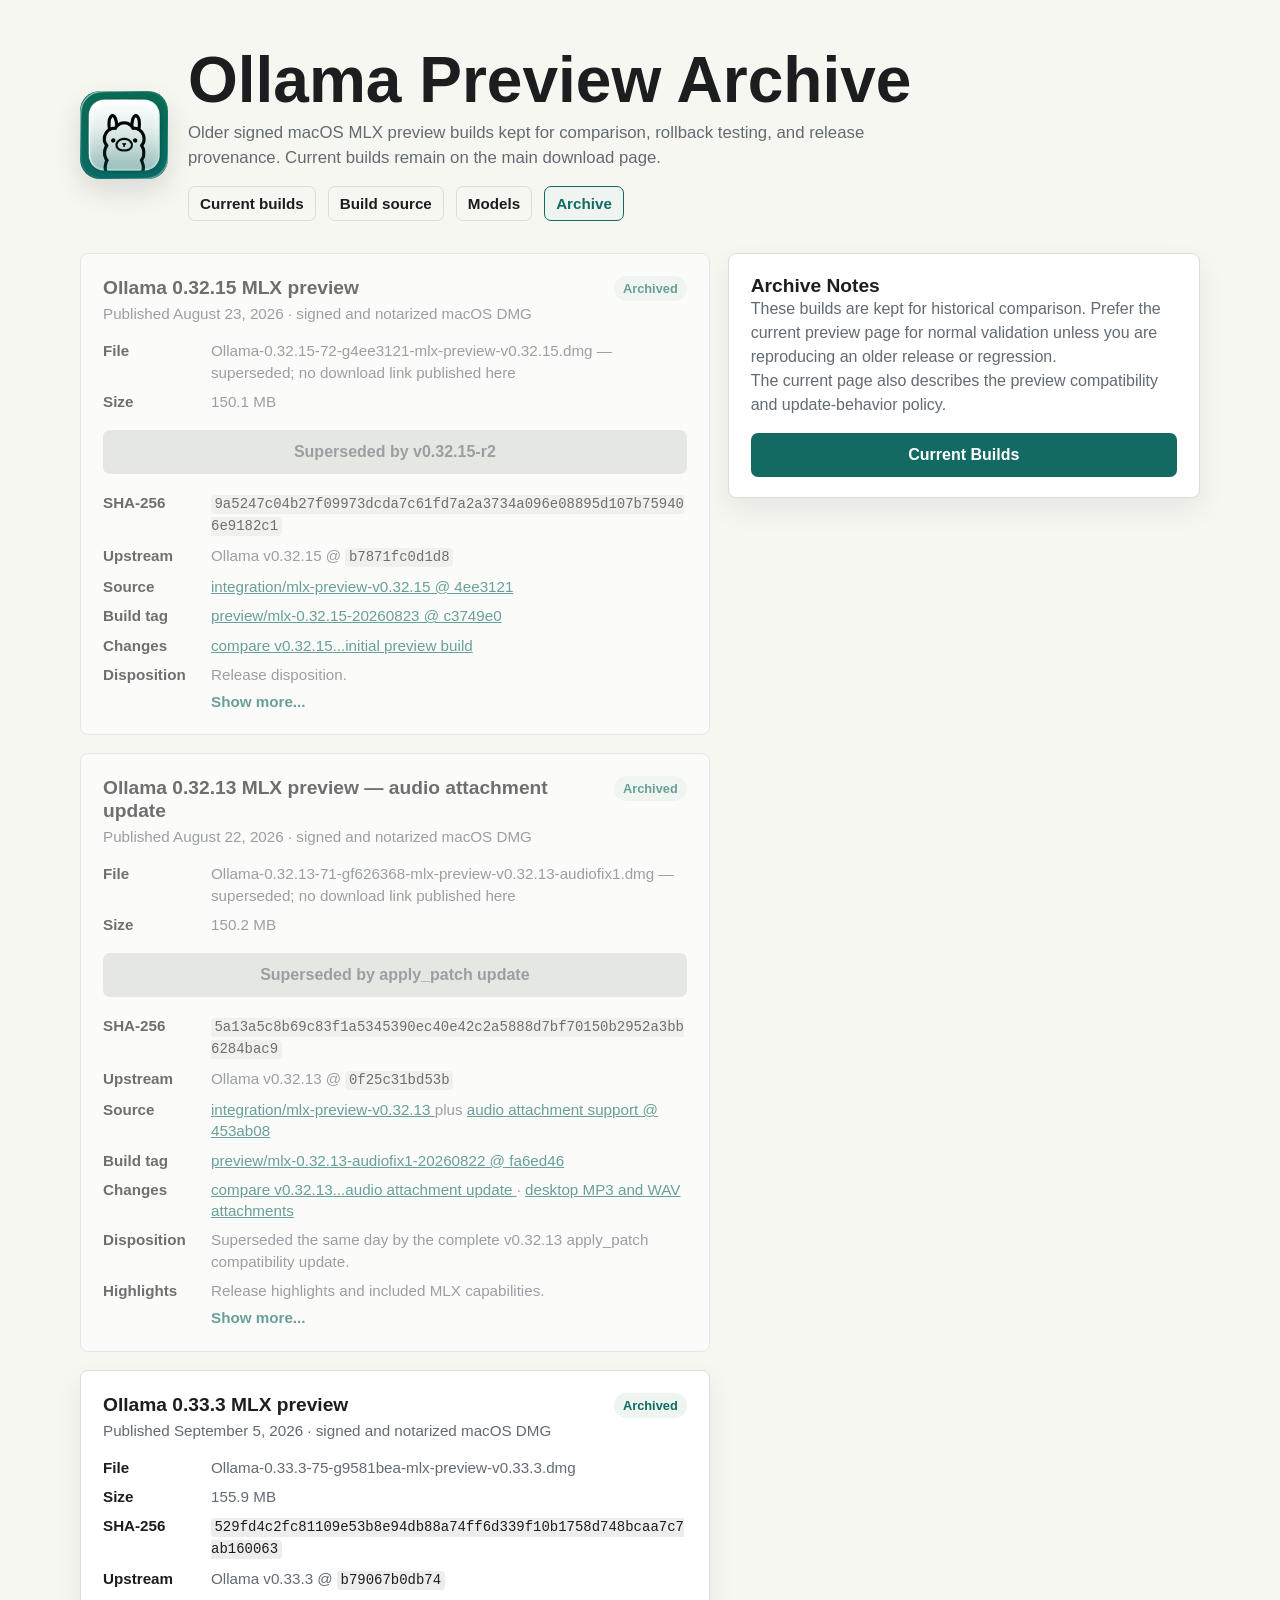
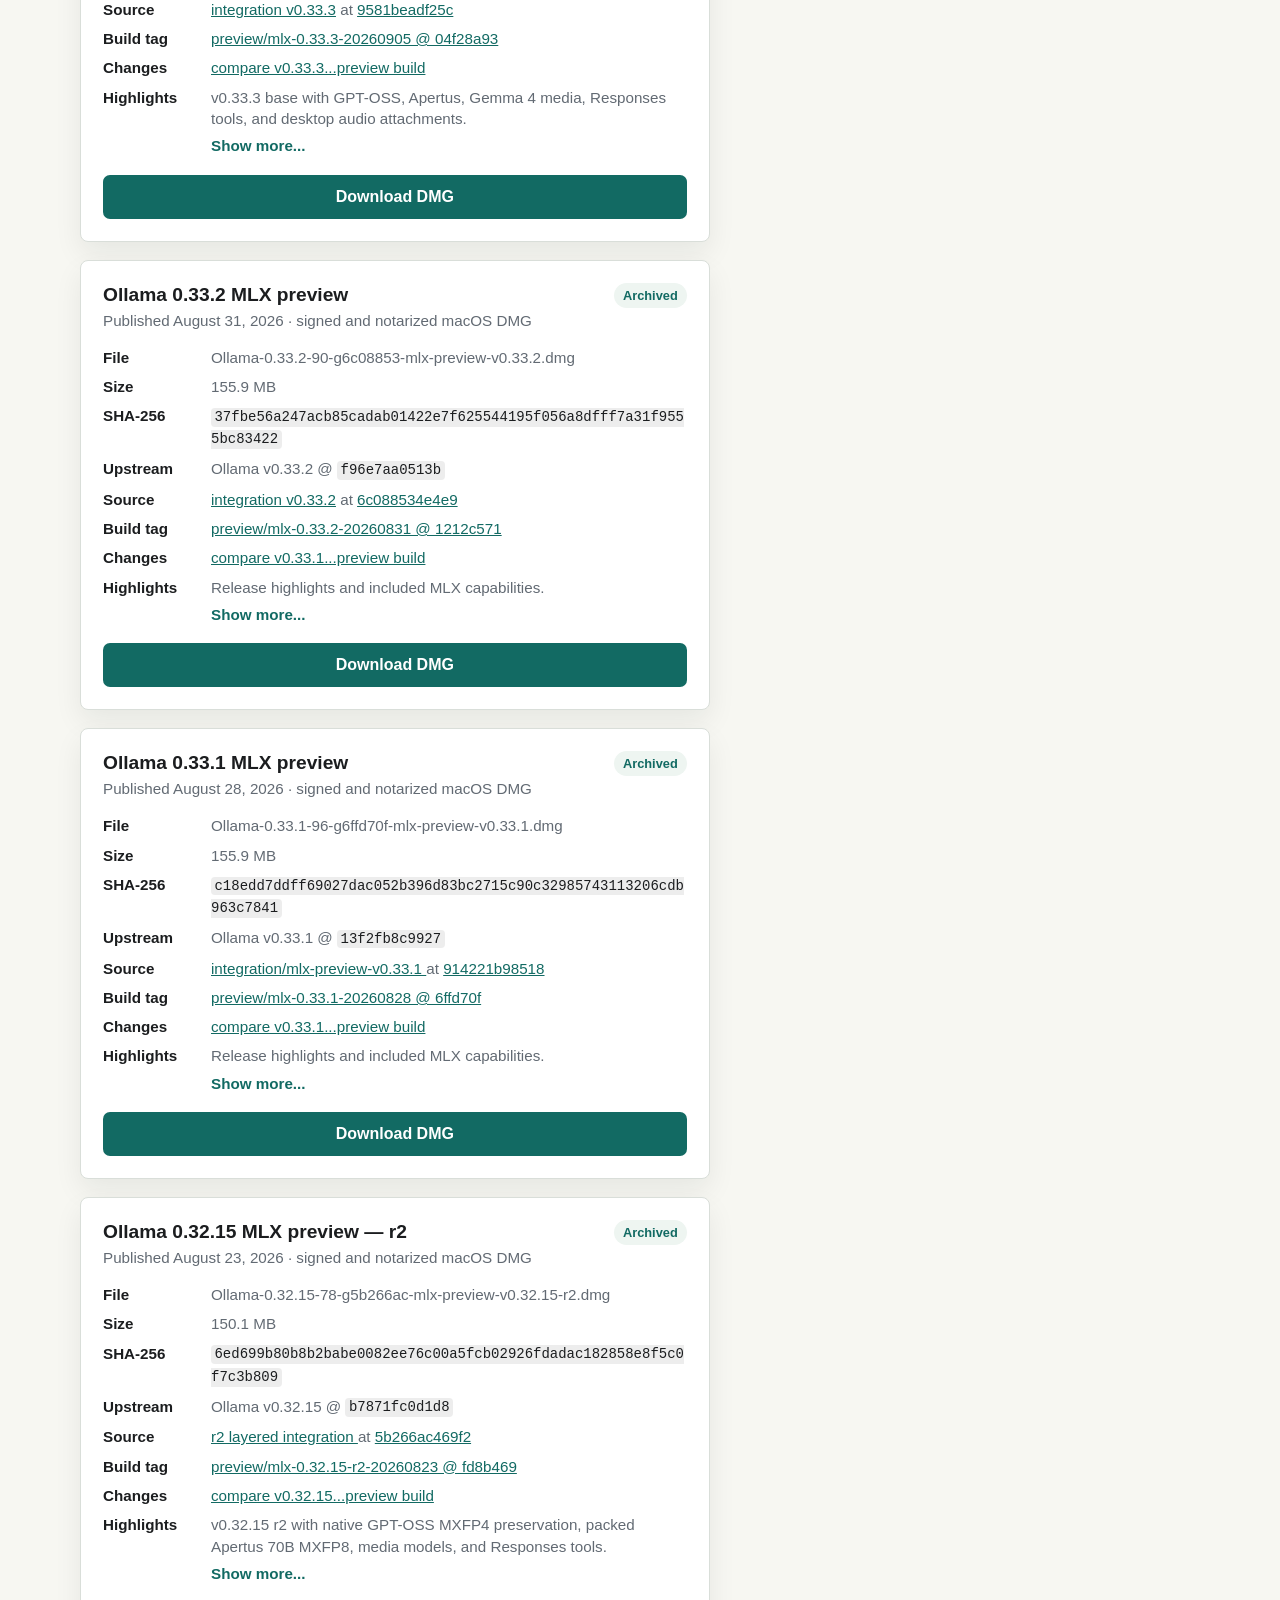
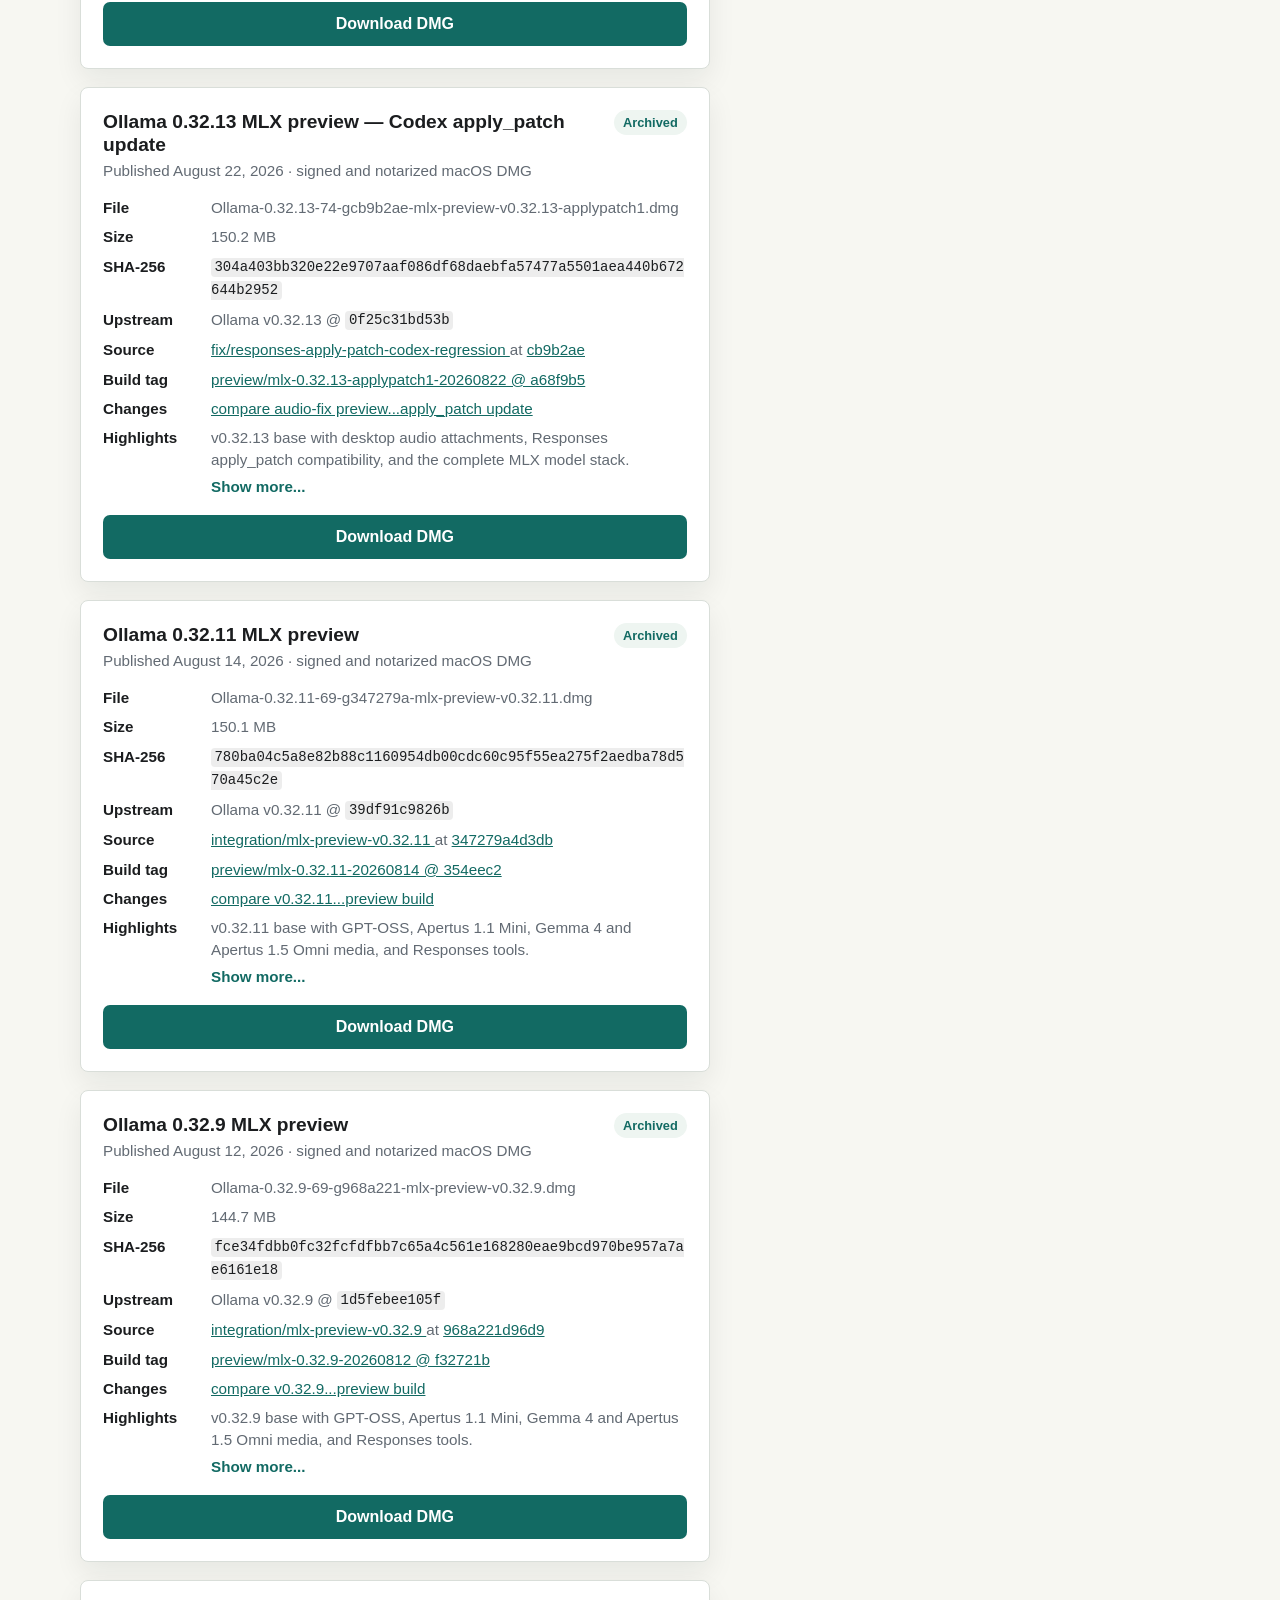
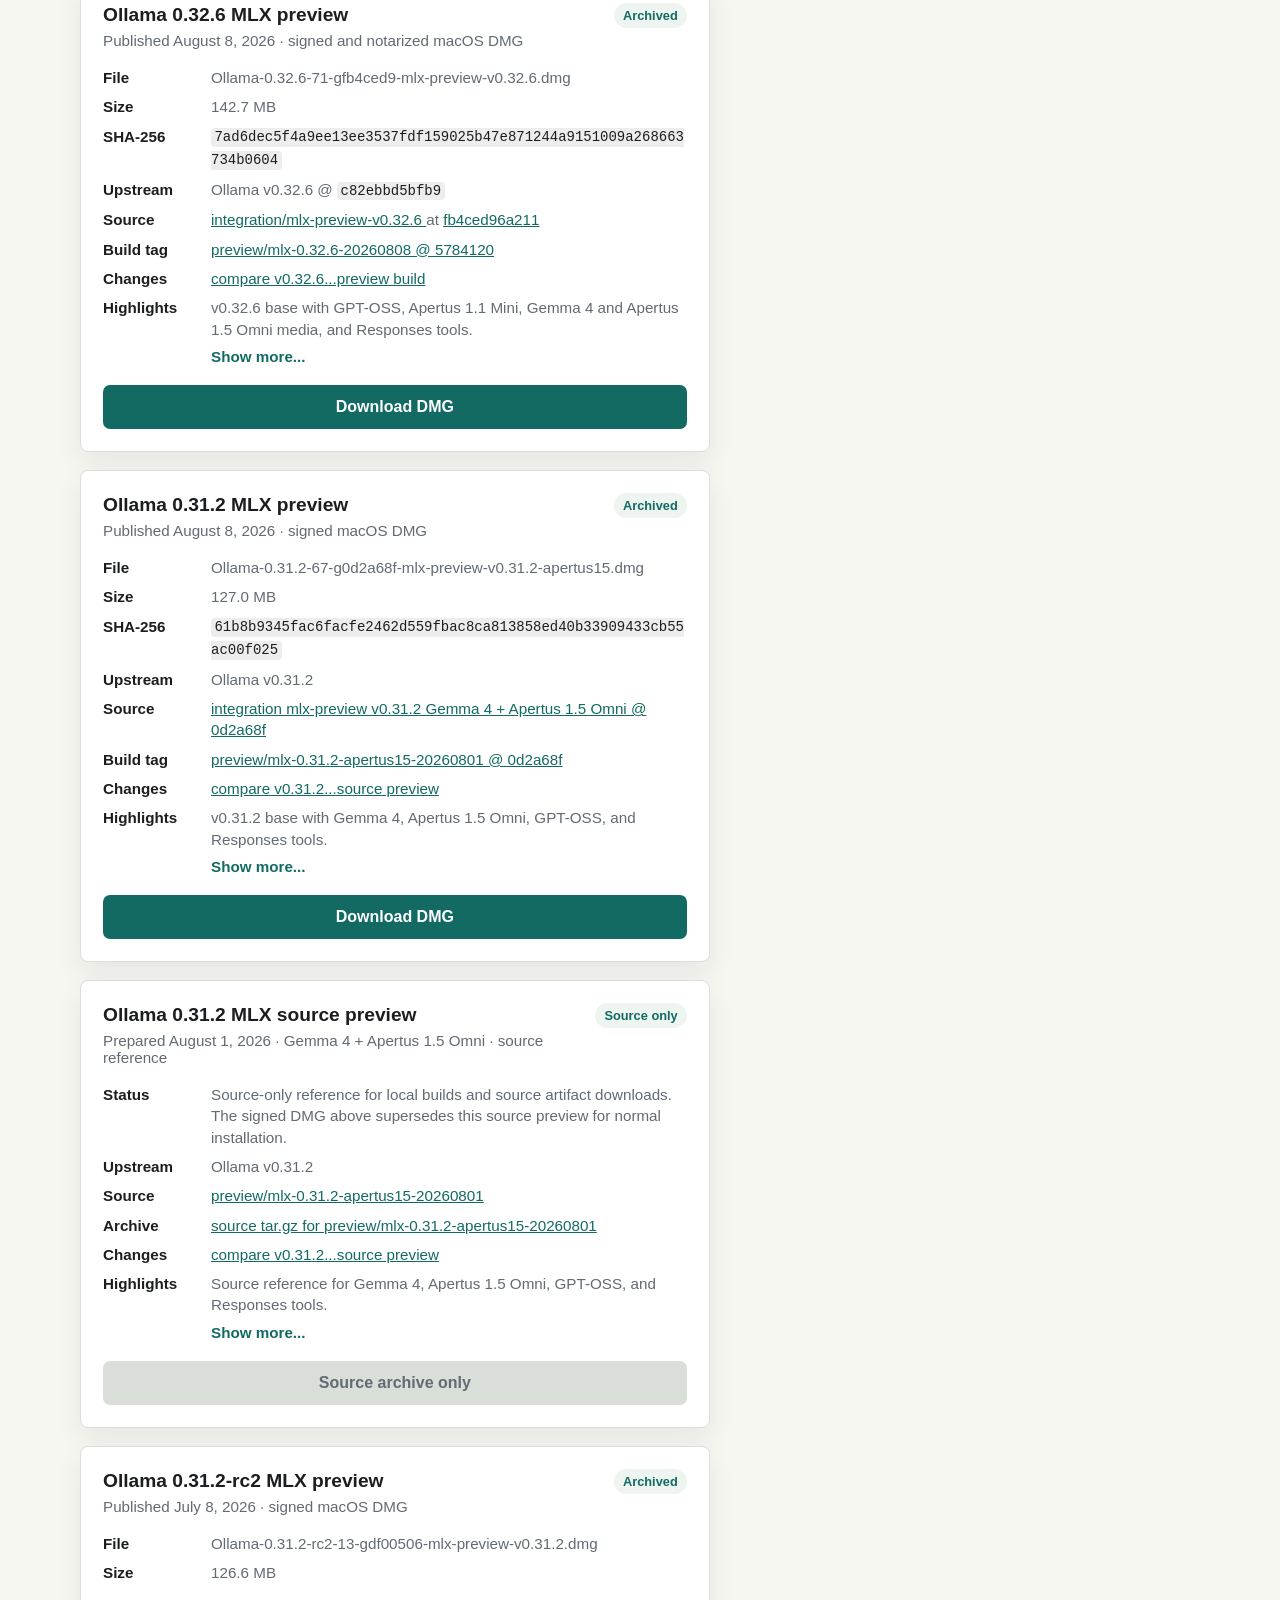
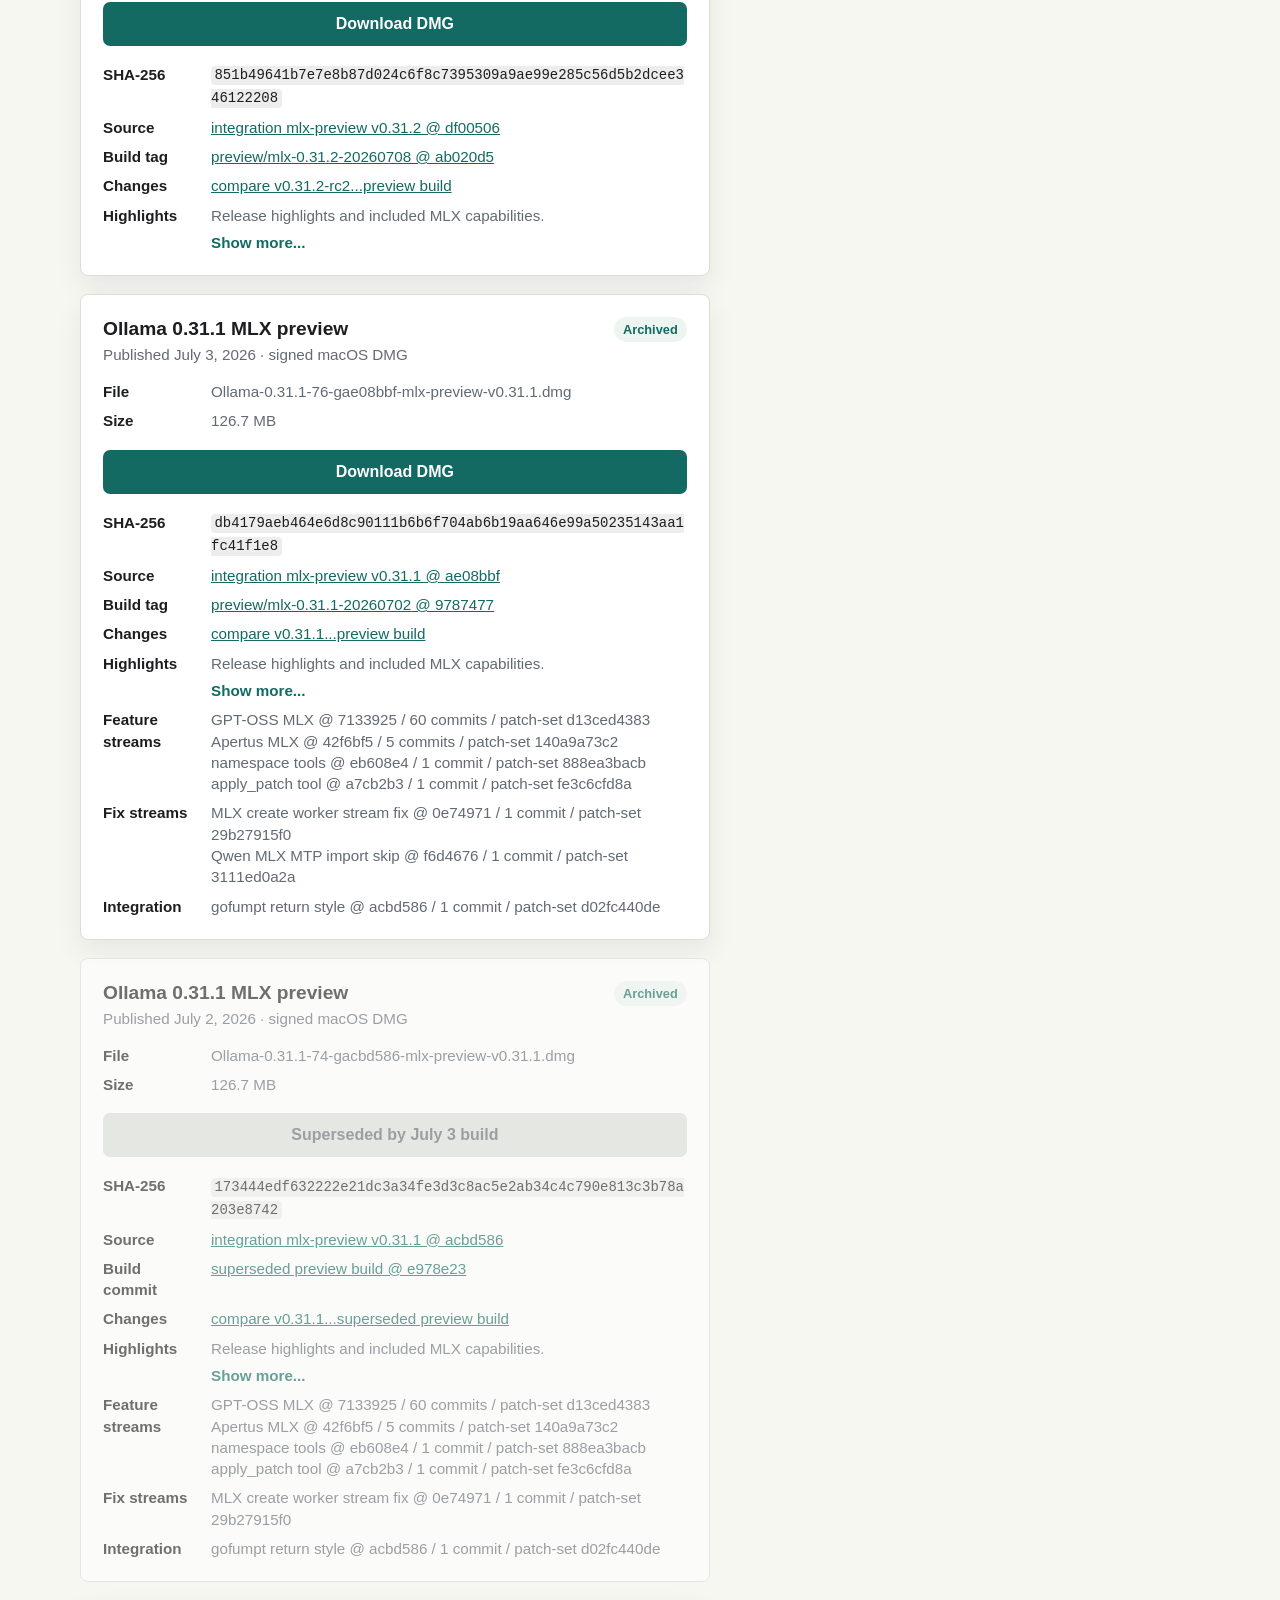
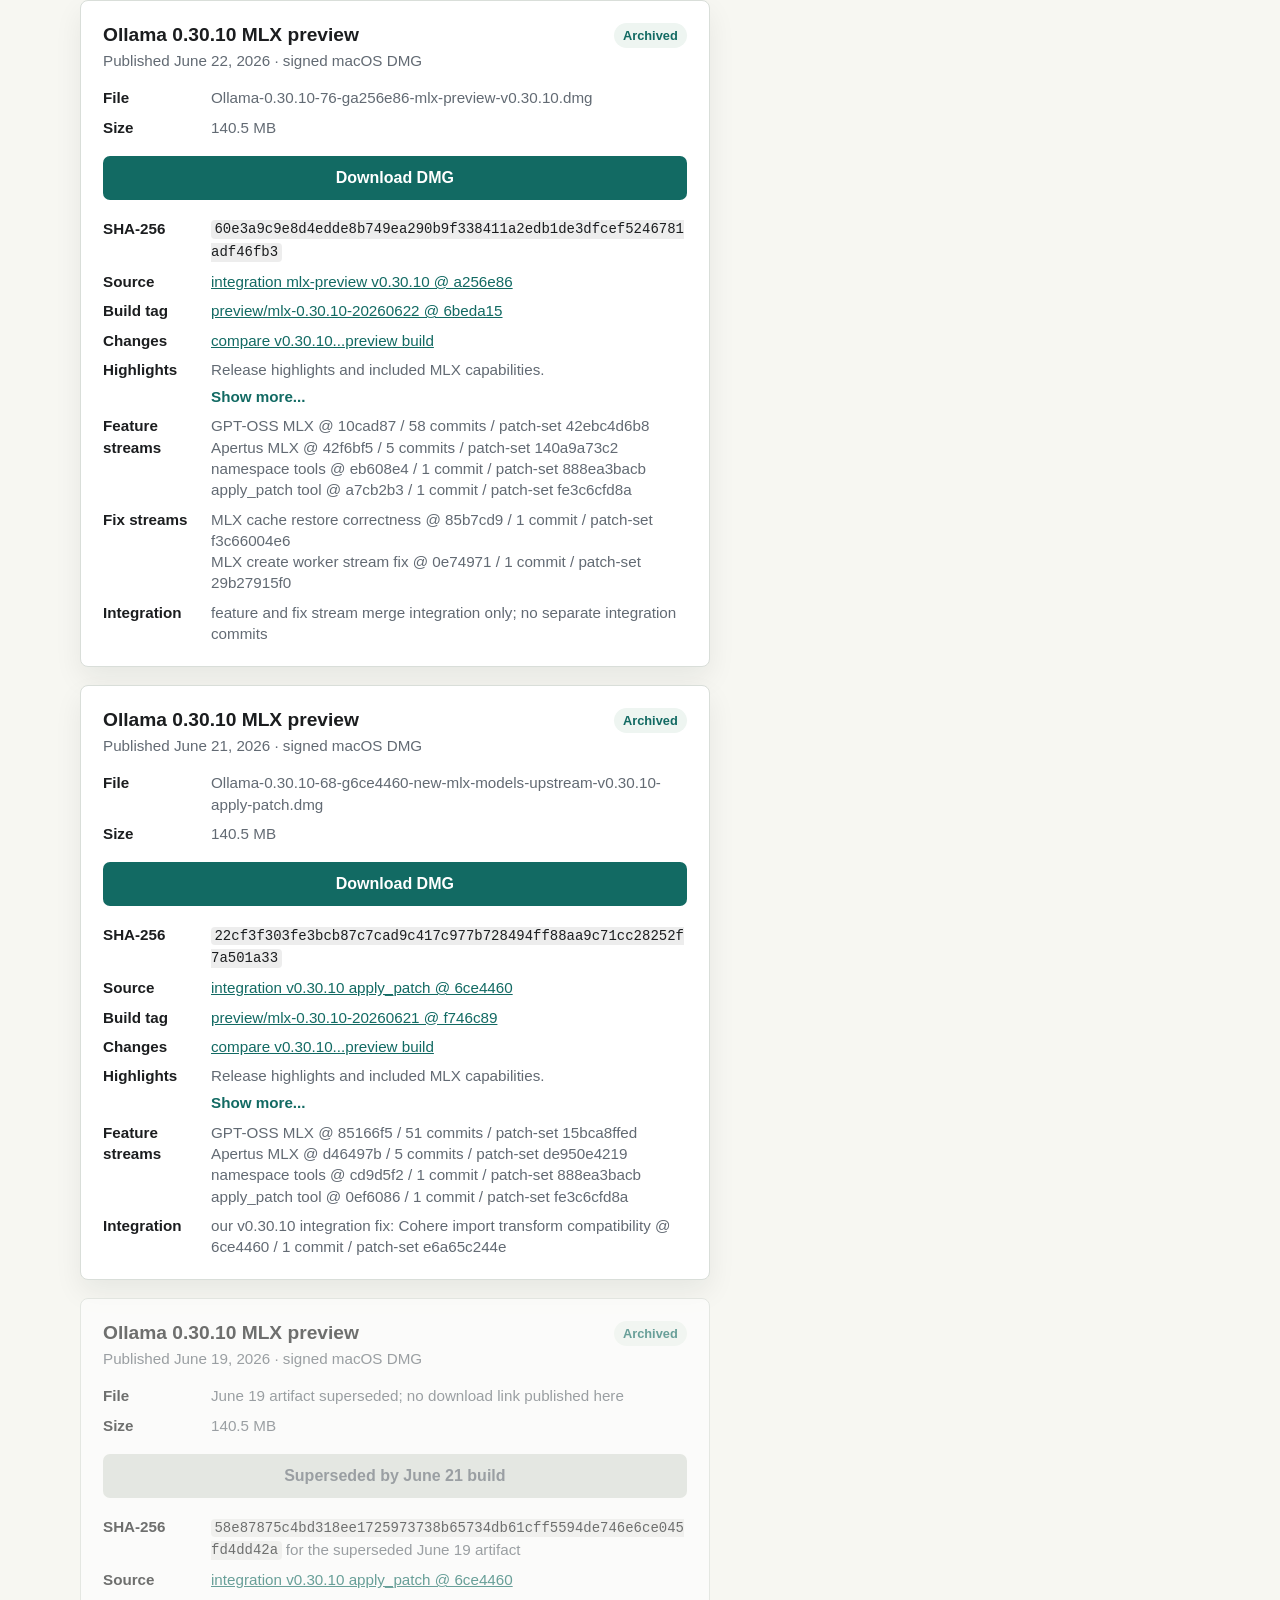
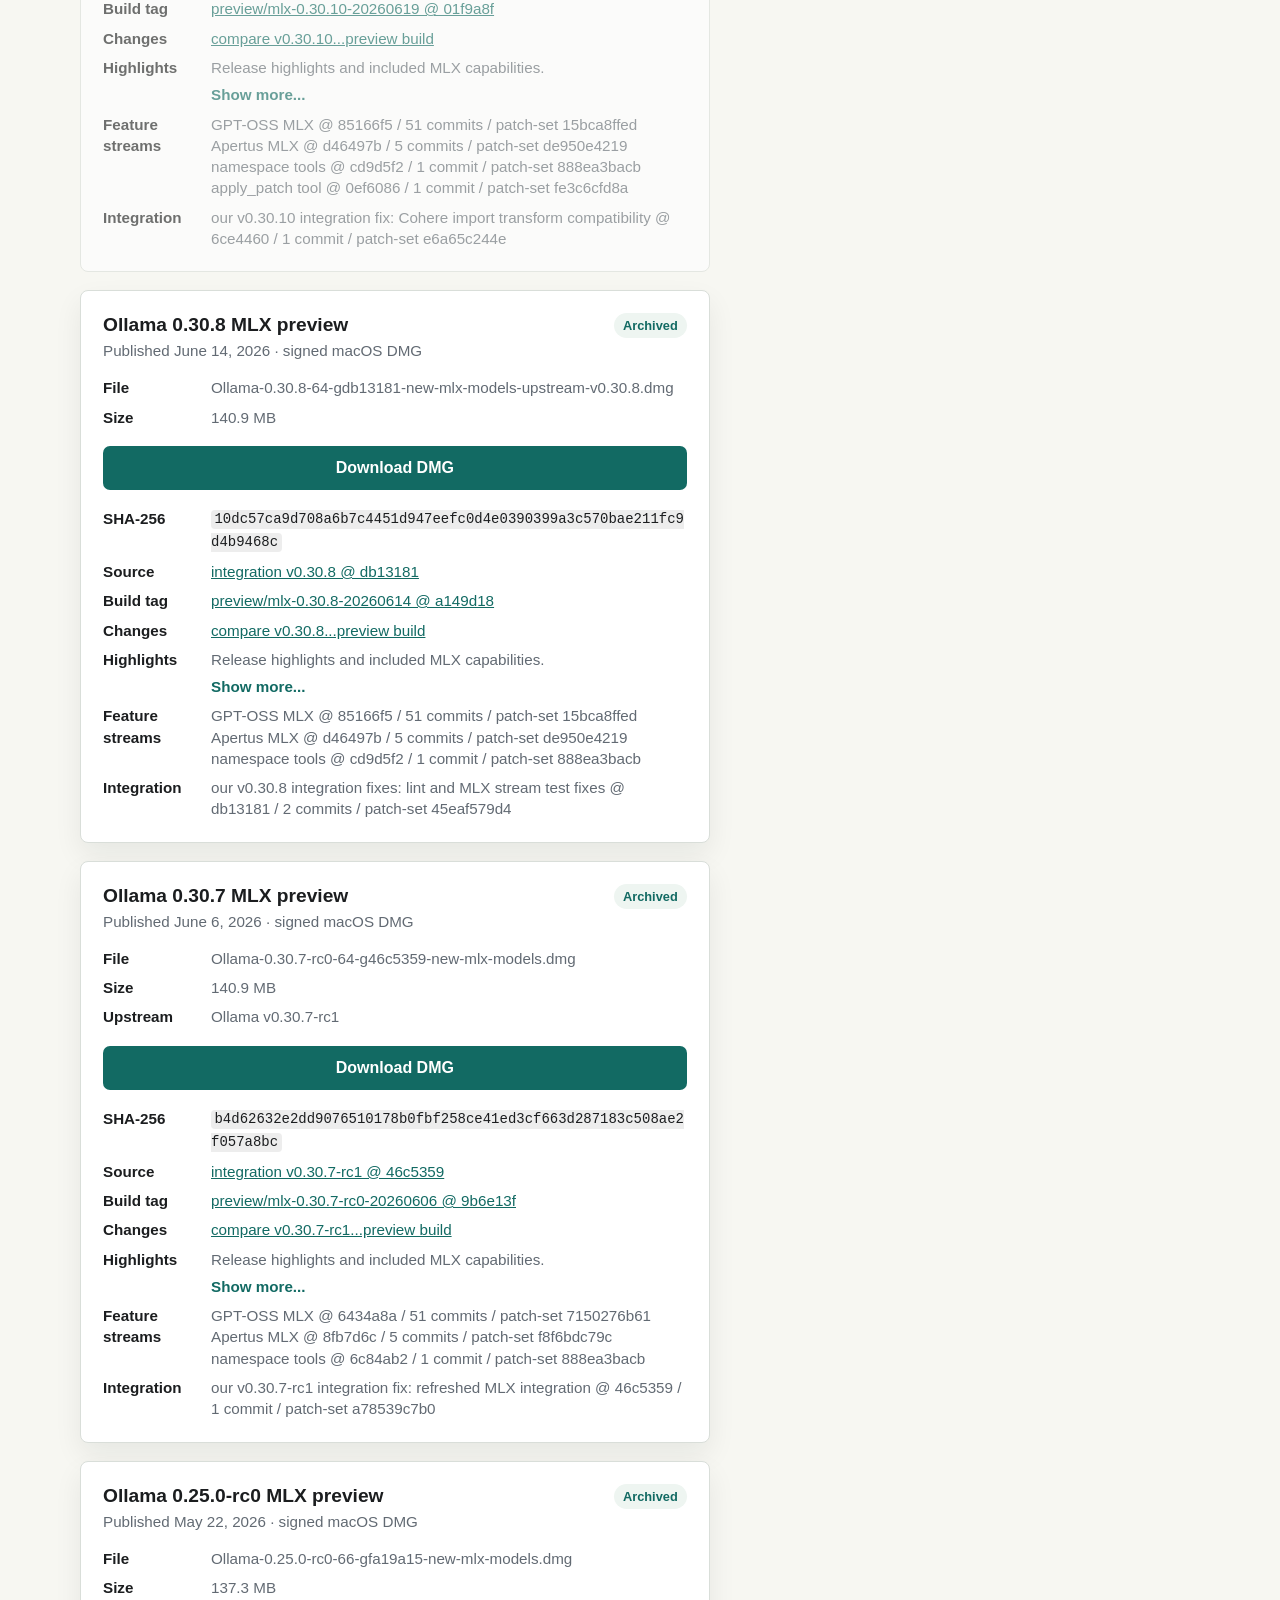
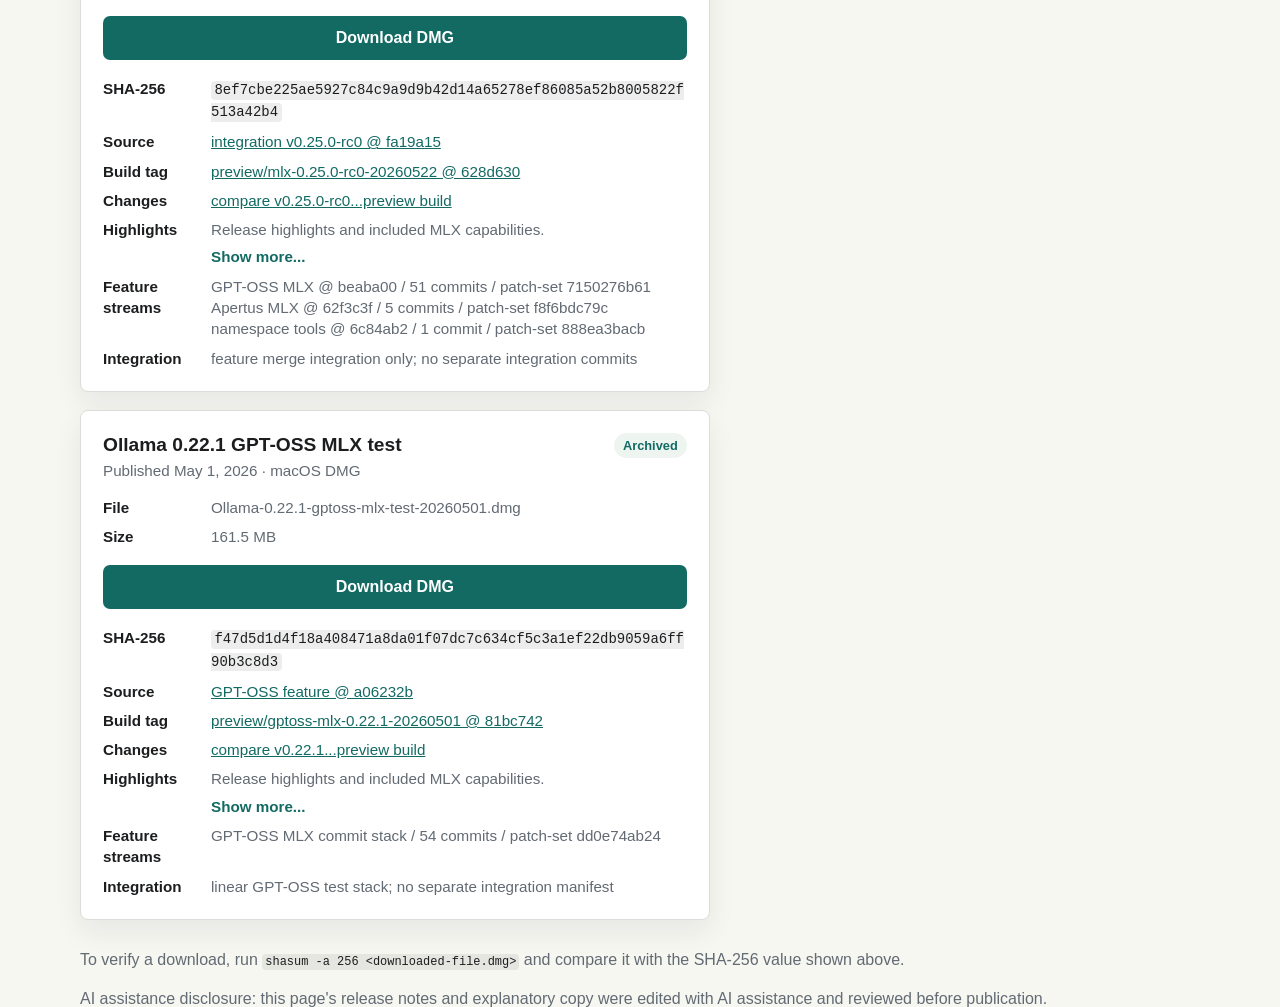
==== commit 0f8e02cf: "Publish Ollama MLX preview v0.40.1 Co-authored-by: Codex <noreply@openai.com>" ====
--- a/Ollama/archive.html
+++ b/Ollama/archive.html
@@ -41,6 +41,40 @@
         <article class="download-card">
           <div class="card-heading">
             <div>
+              <h2>Ollama 0.33.3 MLX preview</h2>
+              <span class="build-meta">Published September 5, 2026 &middot; signed and notarized macOS DMG</span>
+            </div>
+            <span class="badge">Archived</span>
+          </div>
+
+          <dl class="details">
+            <div><dt>File</dt><dd>Ollama-0.33.3-75-g9581bea-mlx-preview-v0.33.3.dmg</dd></div>
+            <div><dt>Size</dt><dd>155.9 MB</dd></div>
+            <div><dt>SHA-256</dt><dd><code>529fd4c2fc81109e53b8e94db88a74ff6d339f10b1758d748bcaa7c7ab160063</code></dd></div>
+            <div><dt>Upstream</dt><dd>Ollama v0.33.3 @ <code>b79067b0db74</code></dd></div>
+            <div><dt>Source</dt><dd><a href="https://github.com/pd95/ollama/tree/staging/v0.33.3/integration">integration v0.33.3</a> at <a href="https://github.com/pd95/ollama/commit/9581beadf25c757ad8251cfdde58cdf76fd1eaba">9581beadf25c</a></dd></div>
+            <div><dt>Build tag</dt><dd><a href="https://github.com/pd95/ollama/releases/tag/preview%2Fmlx-0.33.3-20260905">preview/mlx-0.33.3-20260905 @ 04f28a93</a></dd></div>
+            <div><dt>Changes</dt><dd><a href="https://github.com/ollama/ollama/compare/v0.33.3...pd95:ollama:04f28a930d3b8413e51a8dd040abdec0c864c933">compare v0.33.3...preview build</a></dd></div>
+            <div>
+              <dt>Highlights</dt>
+              <dd><span class="expandable-field">
+                <span class="expandable-summary">v0.33.3 base with GPT-OSS, Apertus, Gemma 4 media, Responses tools, and desktop audio attachments.</span>
+                <span class="expandable-content"><span class="highlight-groups">
+                  <span class="highlight-group"><span class="highlight-label">Official Ollama v0.33.3</span><span>New since v0.33.2 preview: Gemma 4 image/audio support on MLX, cached prompt-token reporting, model-defined GGUF defaults, and updated MLX, MLX-C, and llama.cpp.</span></span>
+                  <span class="highlight-group"><span class="highlight-label">Included MLX preview capabilities</span><span>Native GPT-OSS and Apertus runtimes, including retained Apertus Mini 4B behavior<br>
+                    Gemma 4 and Apertus 1.5 Omni image/audio with MP3, WebP, and bounded media handling<br>
+                    Thinking, tool calling, Responses namespaces, custom apply_patch, and desktop audio attachments across validated preview models.</span></span>
+                </span></span>
+                <button class="expand-toggle" type="button" aria-expanded="false">Show more...</button>
+              </span></dd>
+            </div>
+          </dl>
+
+          <a class="download-button" href="https://github.com/pd95/ollama/releases/download/preview%2Fmlx-0.33.3-20260905/Ollama-0.33.3-75-g9581bea-mlx-preview-v0.33.3.dmg">Download DMG</a>
+        </article>
+        <article class="download-card">
+          <div class="card-heading">
+            <div>
               <h2>Ollama 0.33.2 MLX preview</h2>
               <span class="build-meta">Published August 31, 2026 &middot; signed and notarized macOS DMG</span>
             </div>
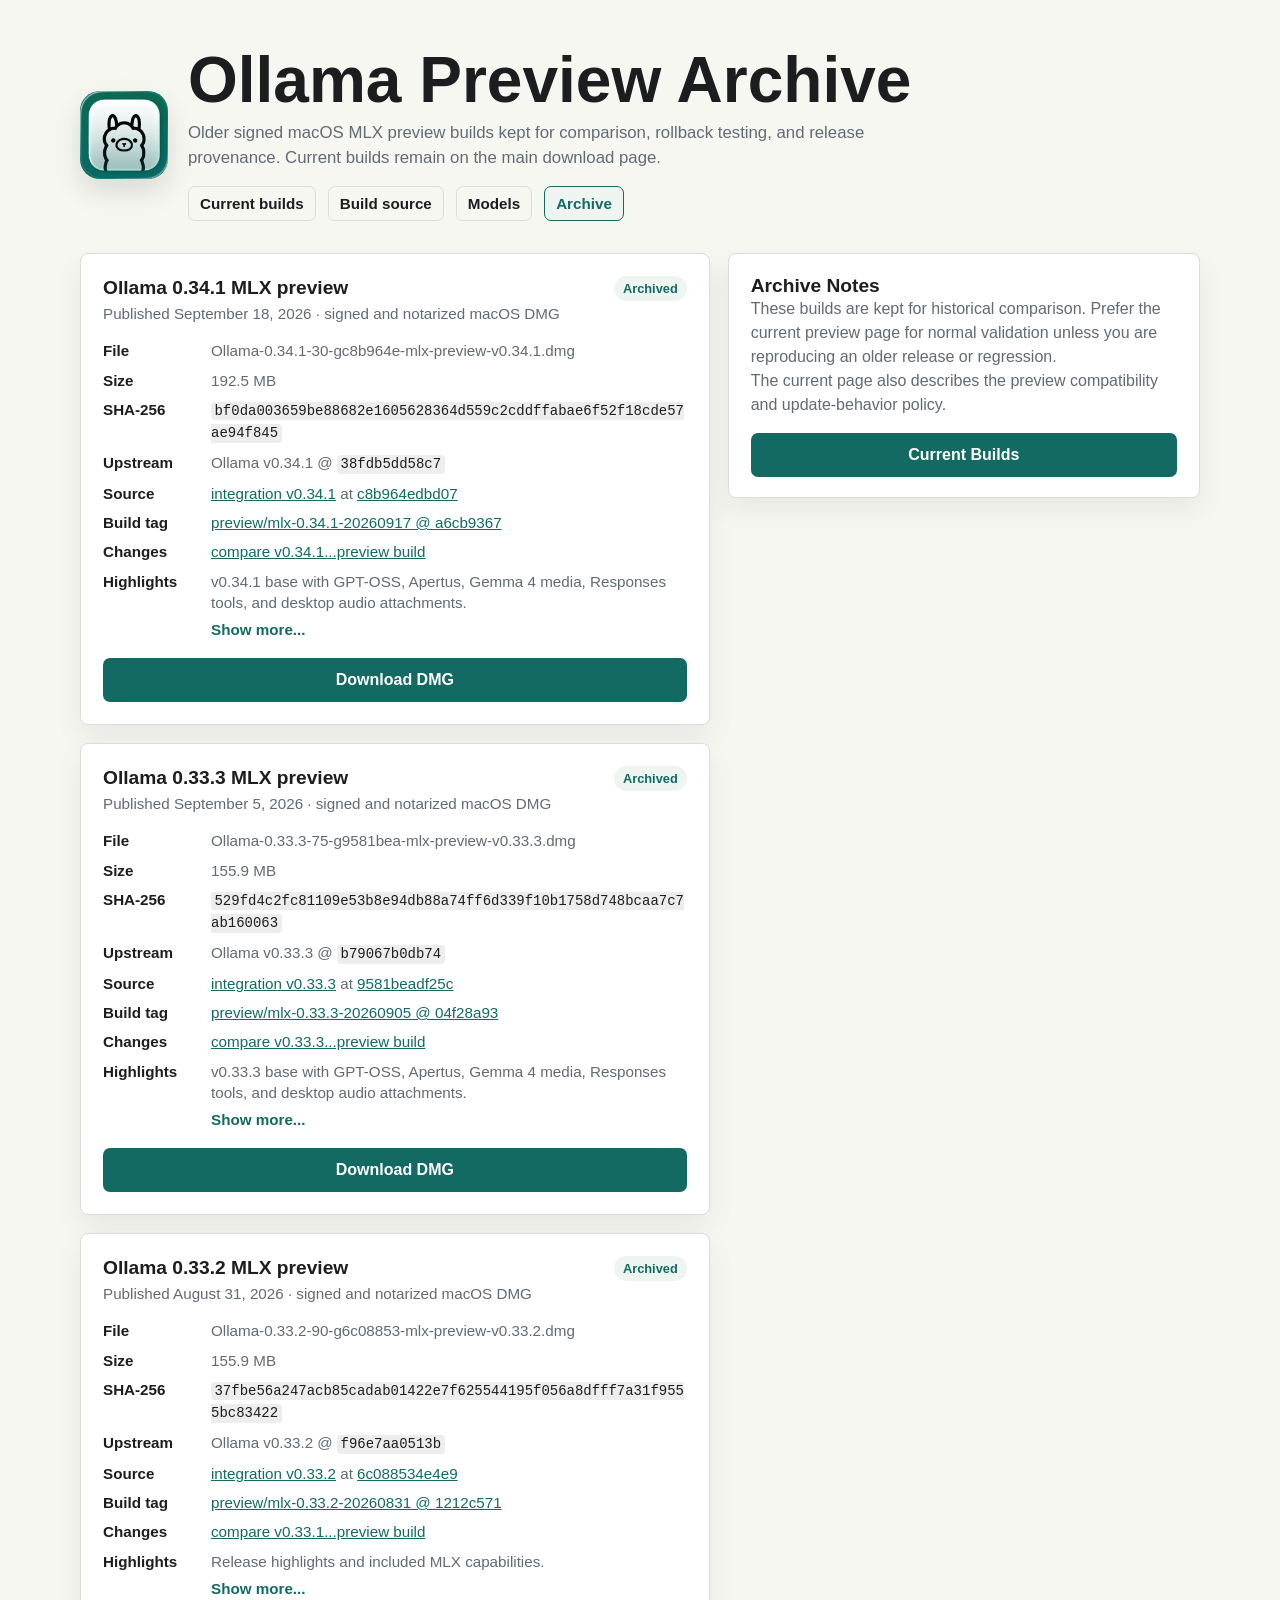
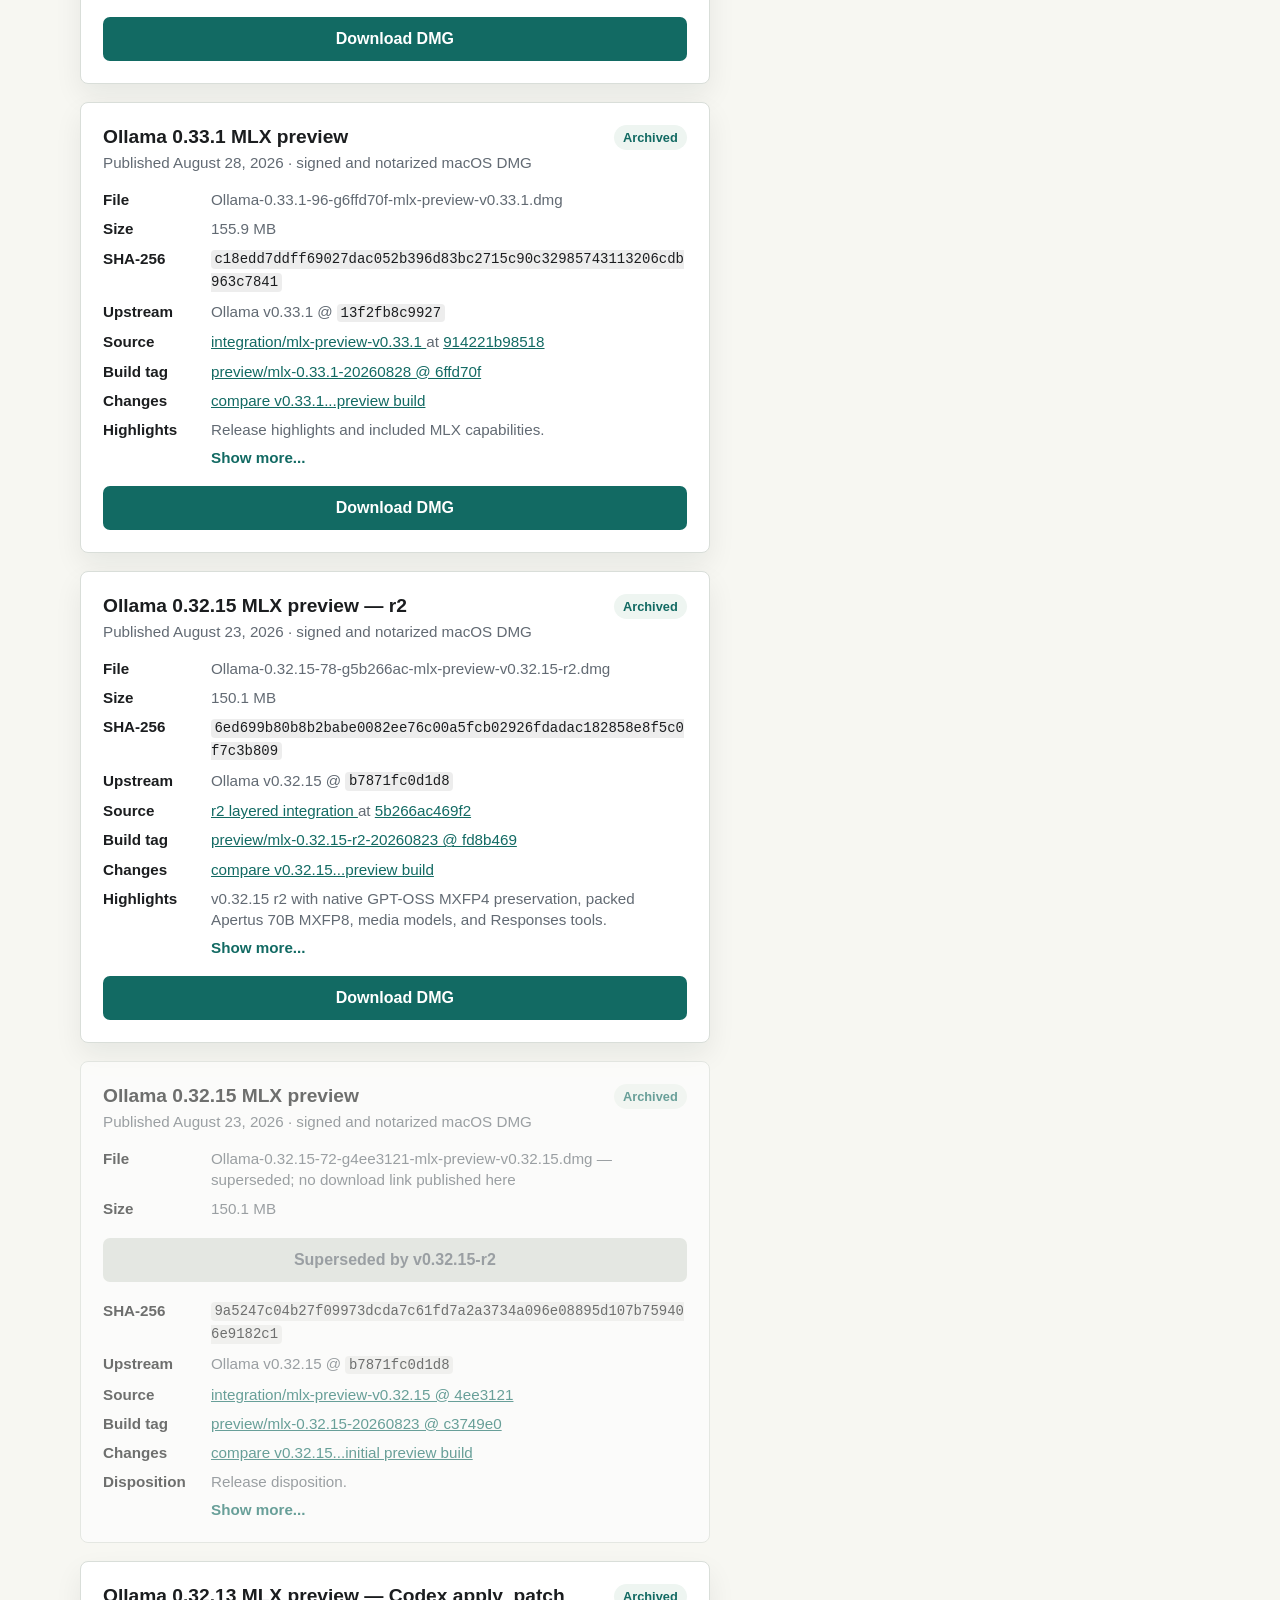
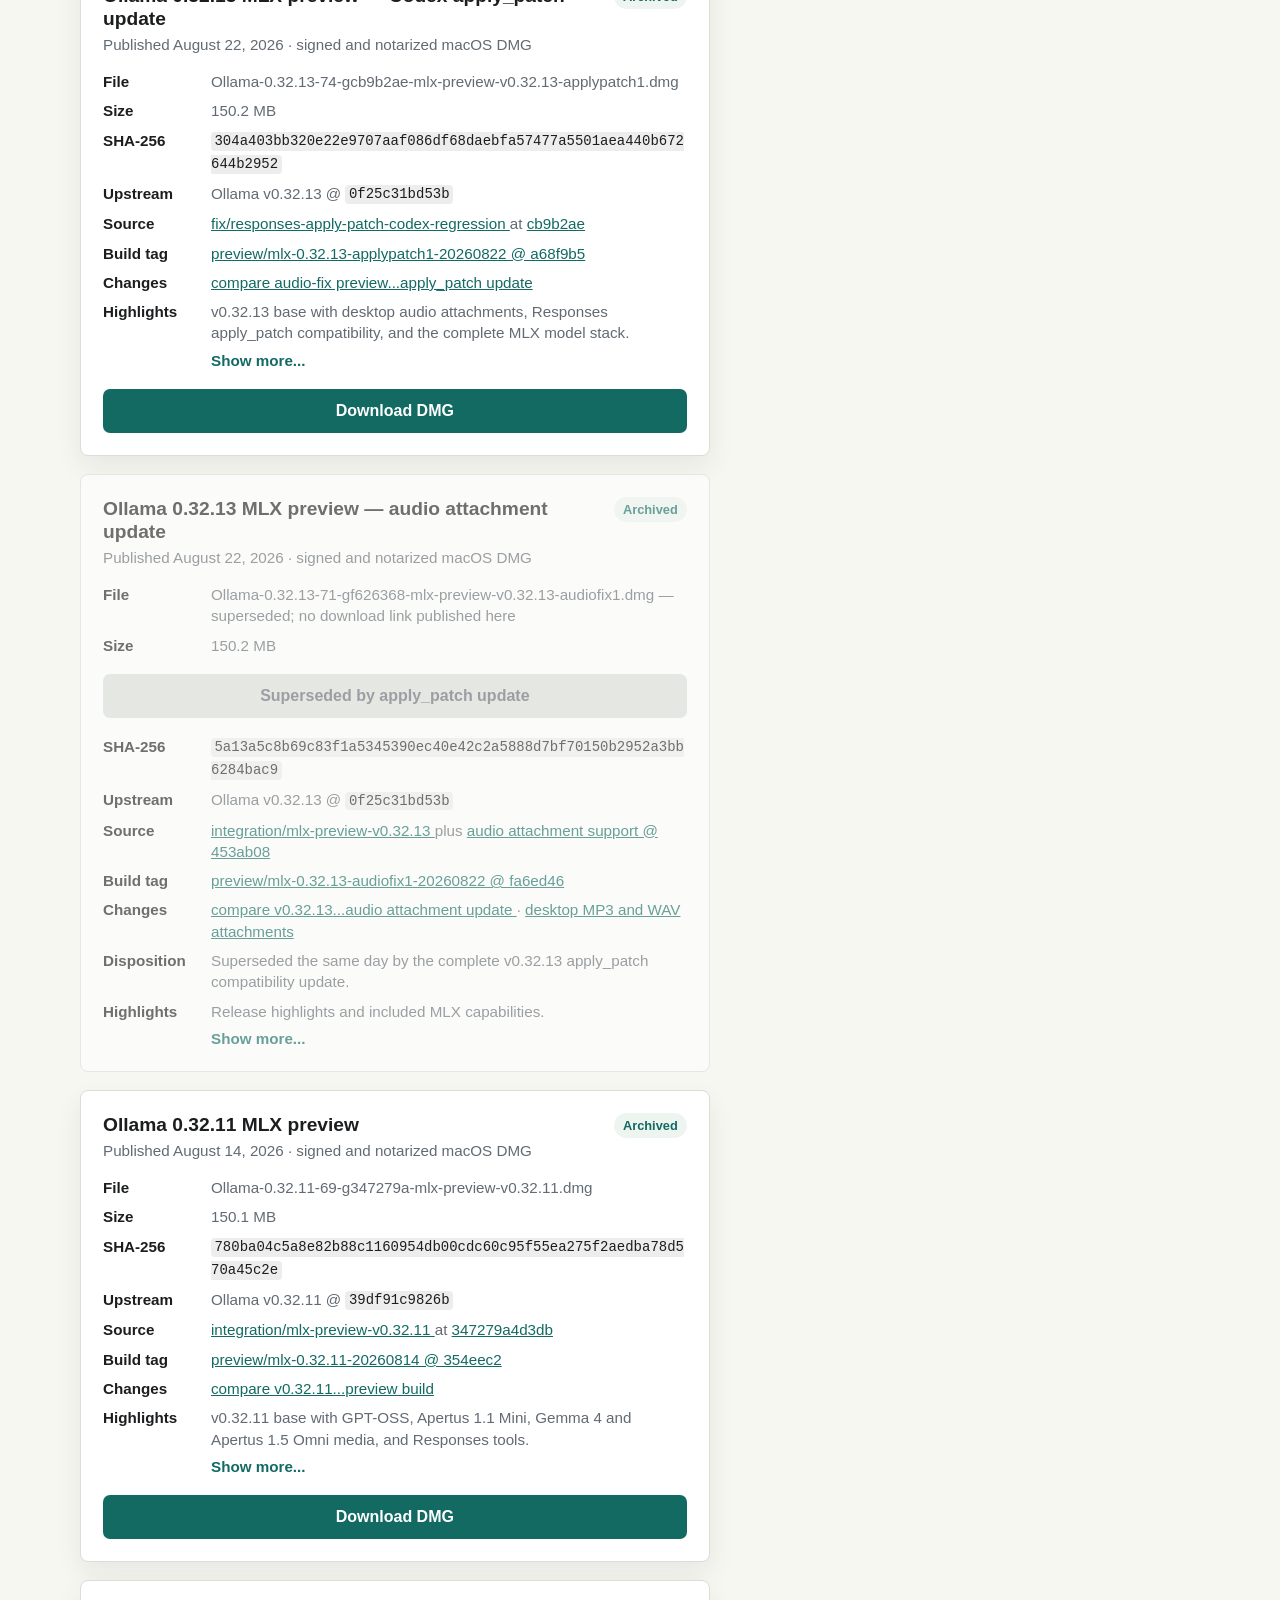
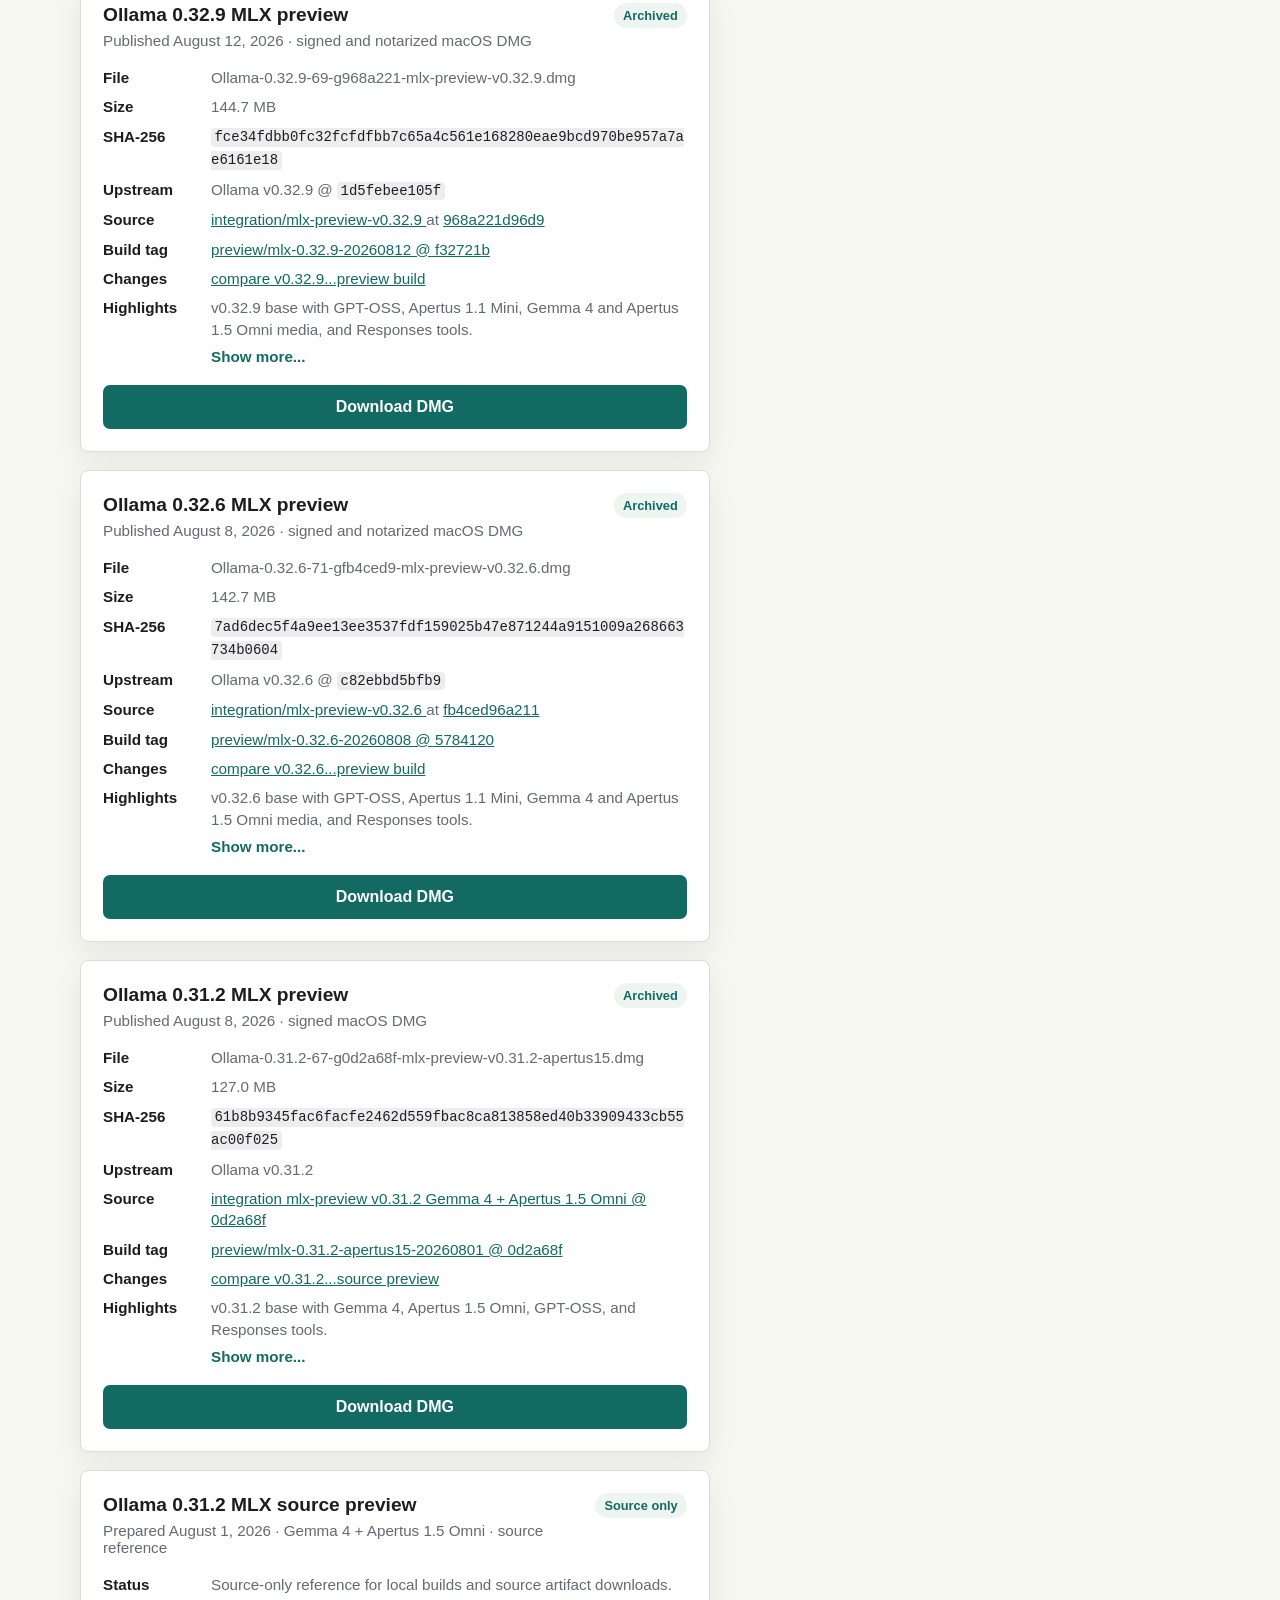
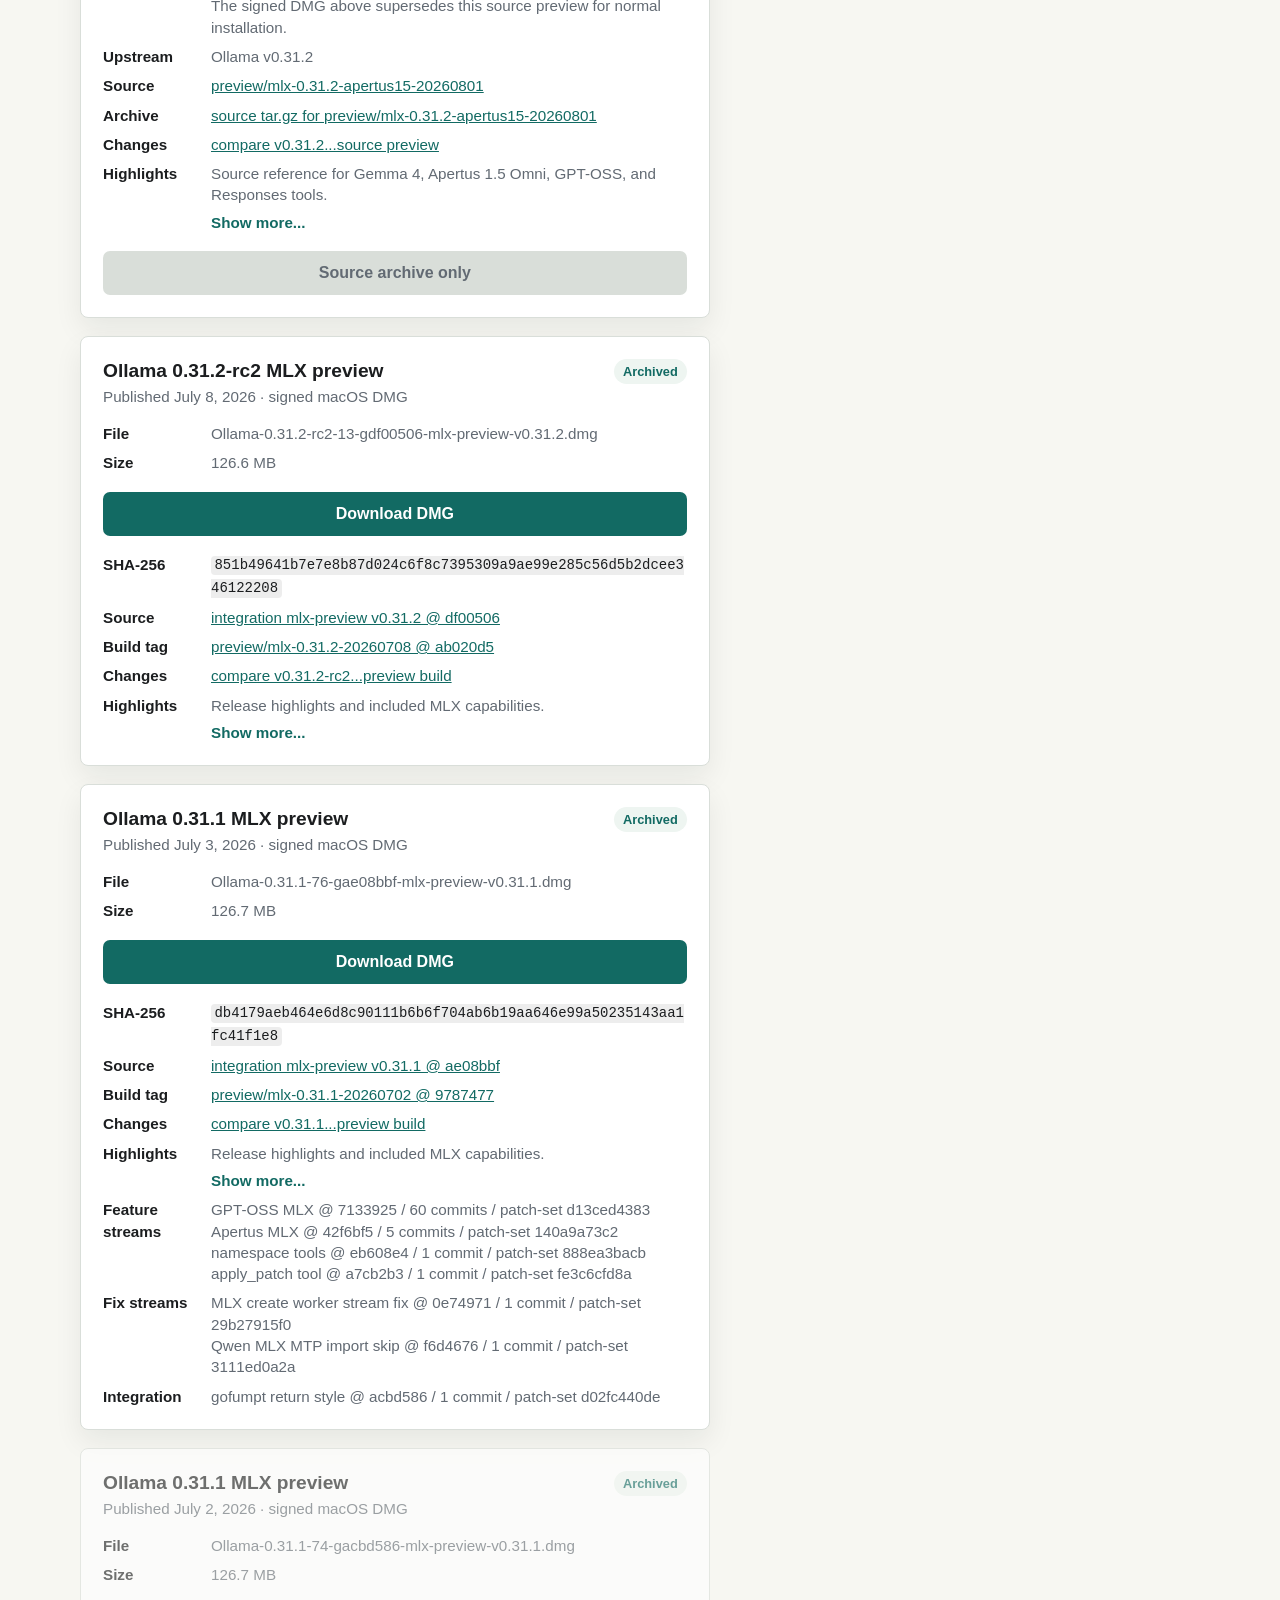
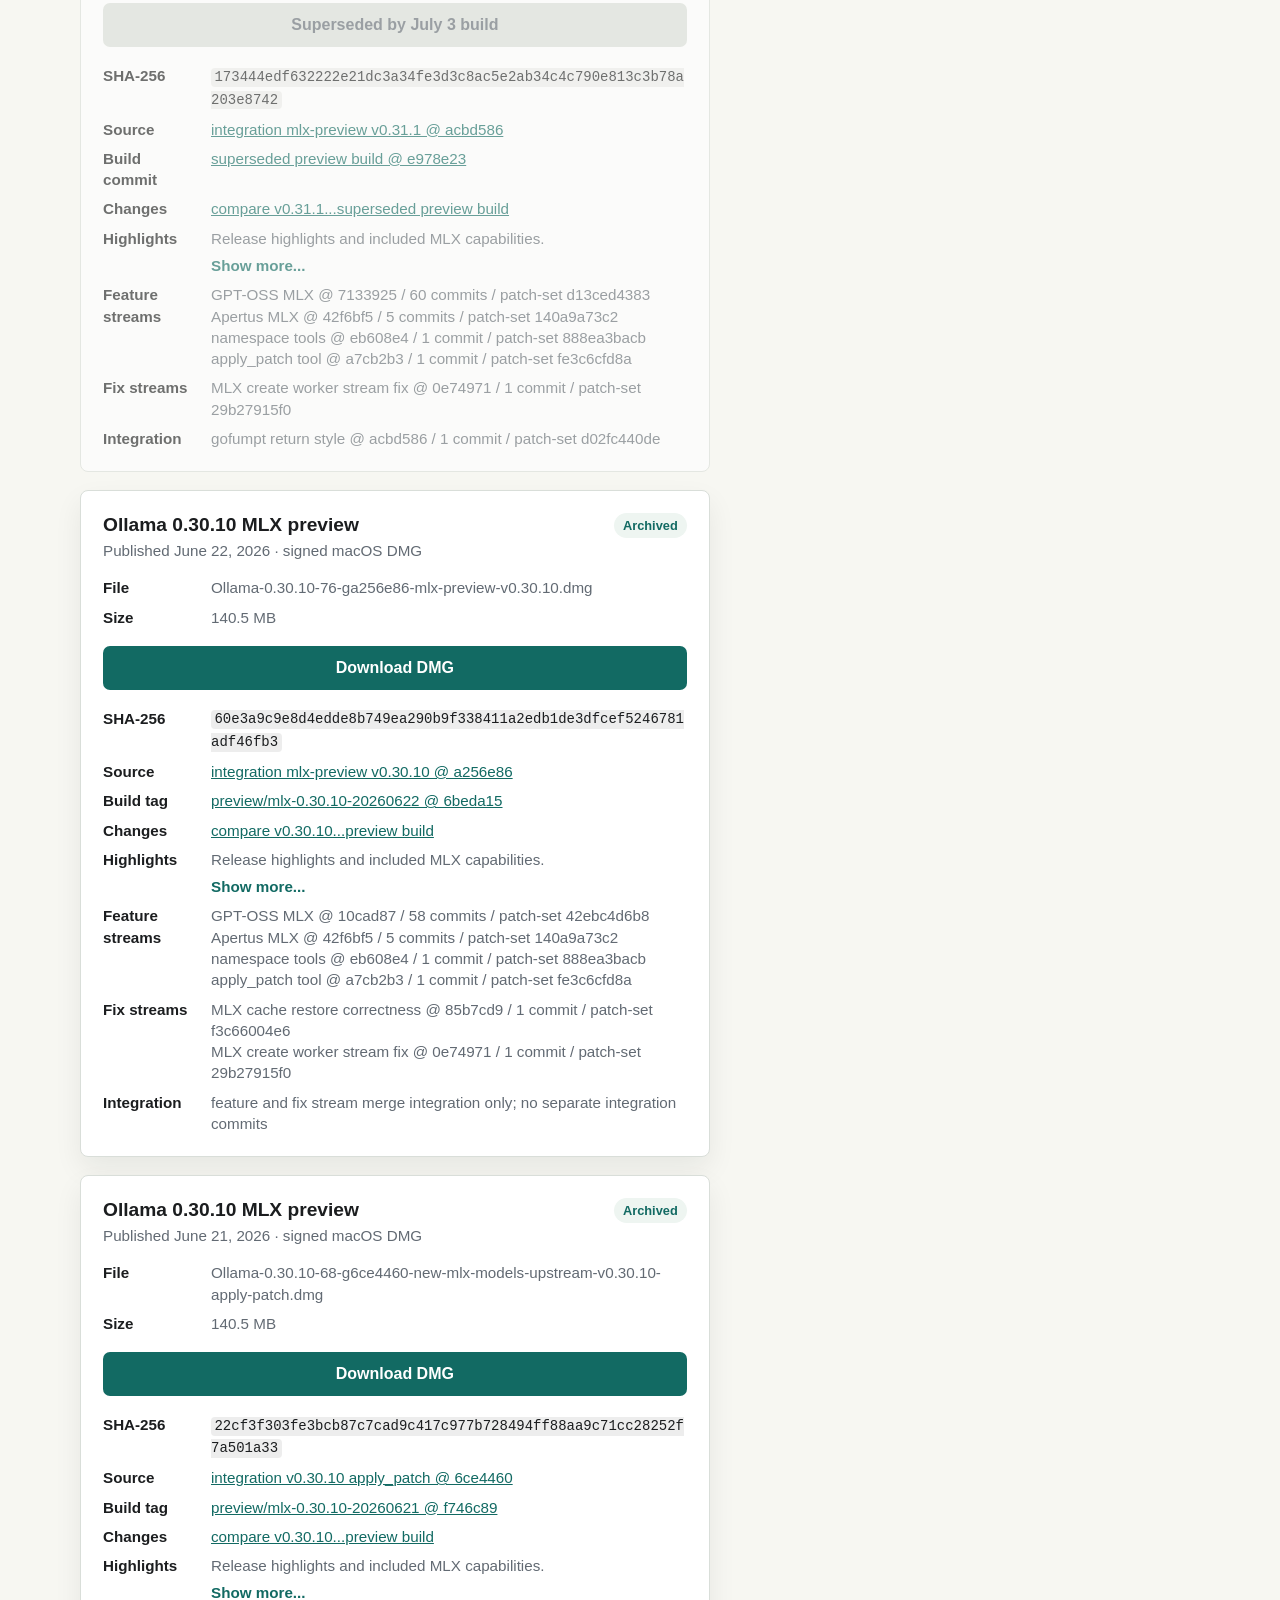
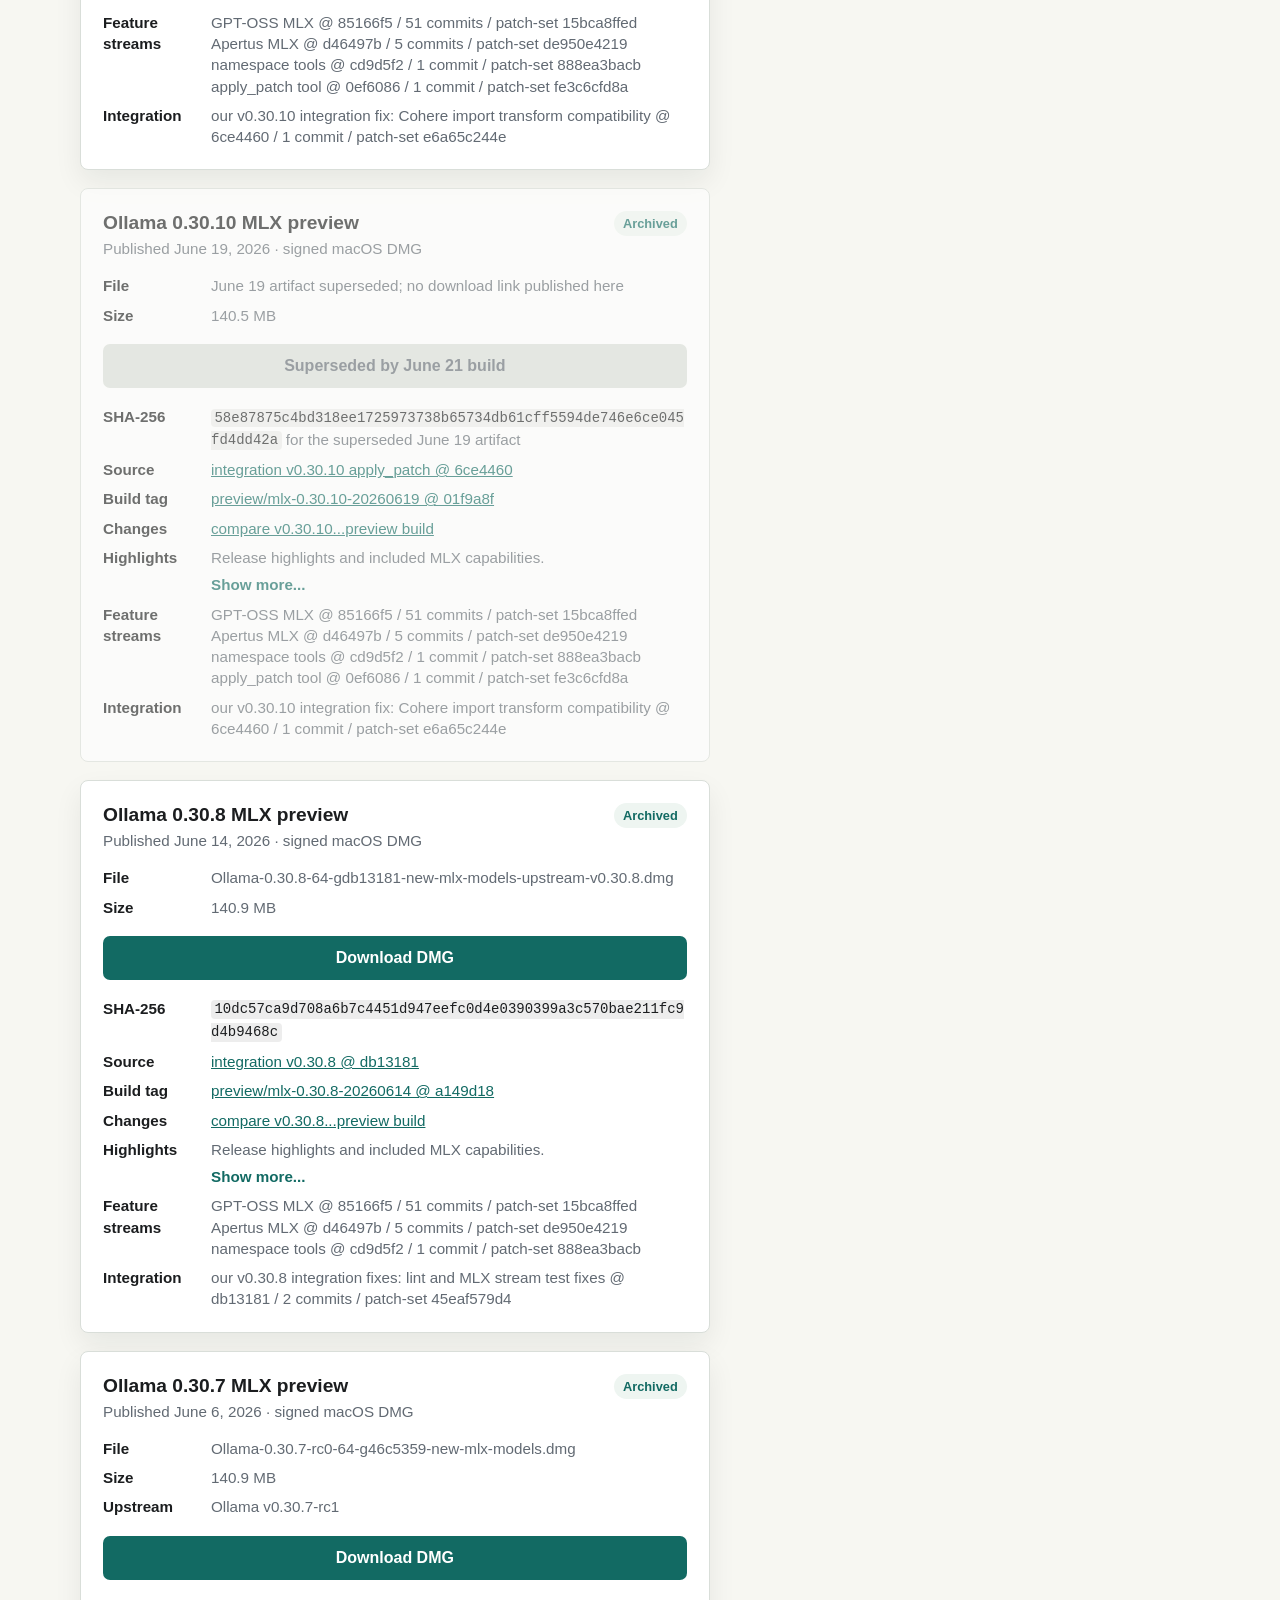
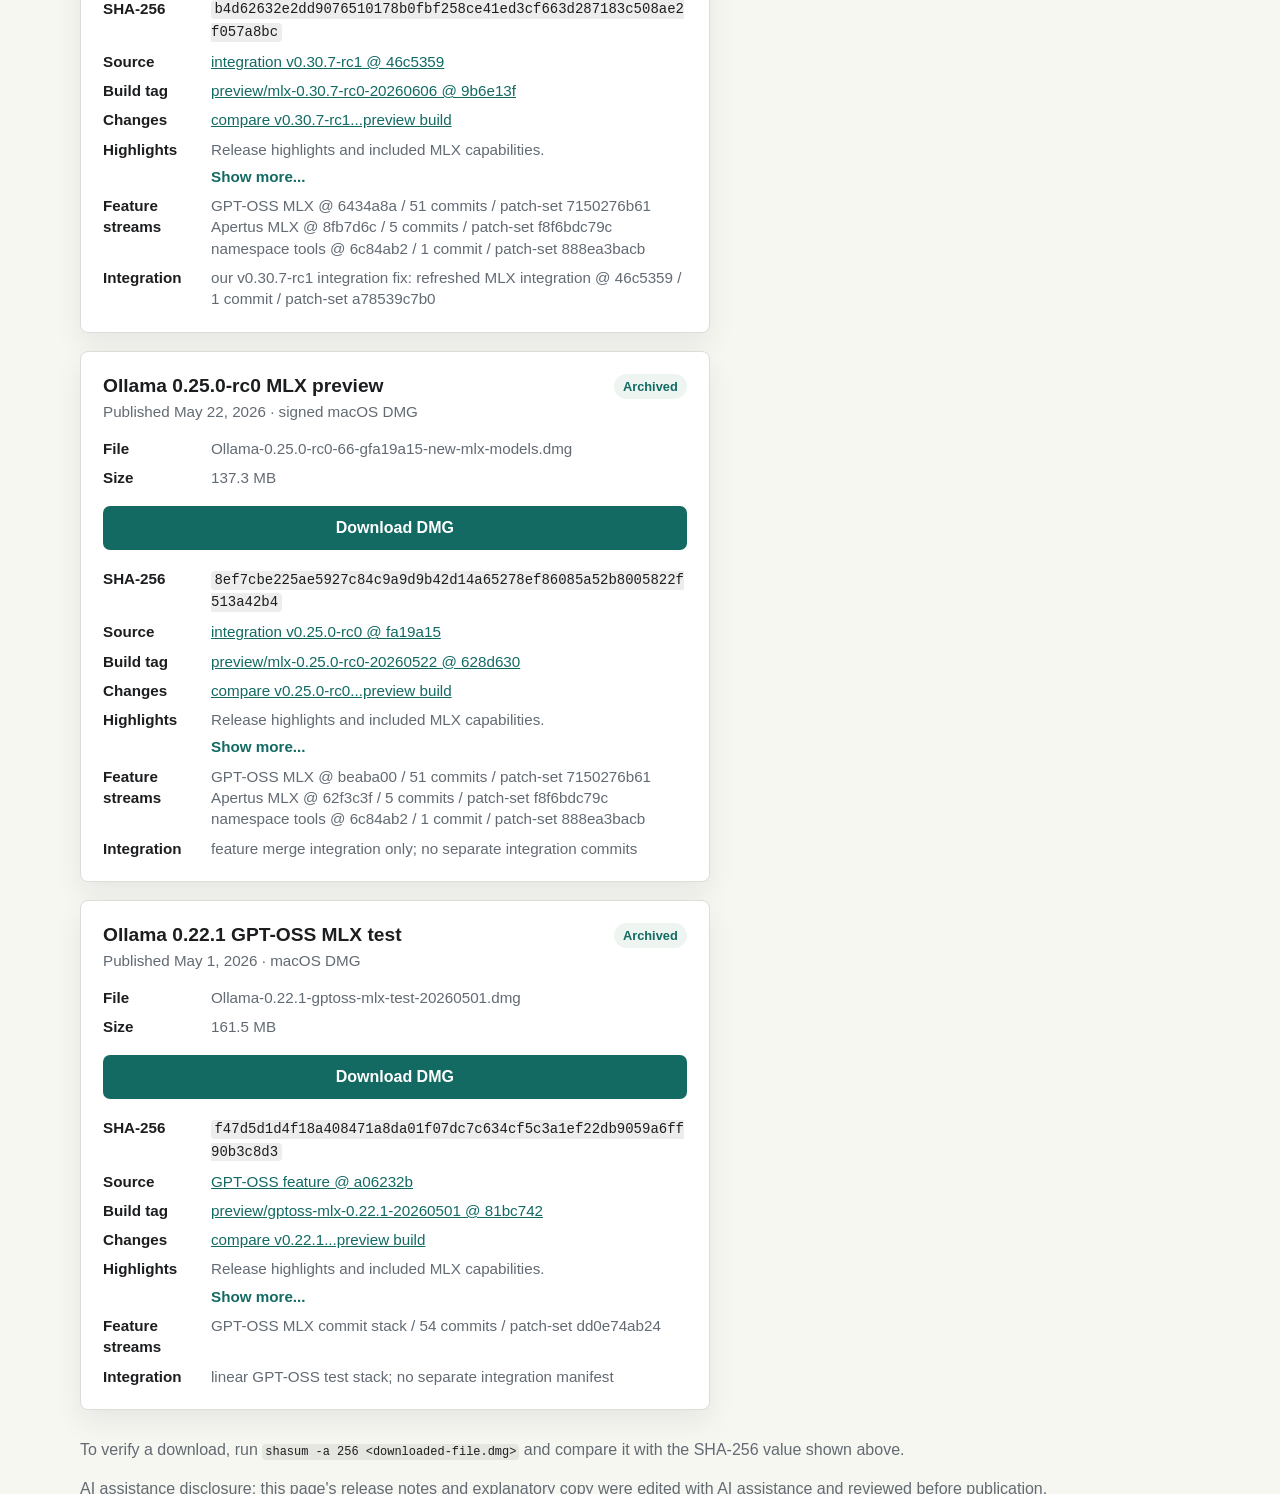
==== commit ff1c5df1: "Publish Ollama MLX preview v0.40.2 and updater feed Co-authored-by: Codex <noreply@openai.com>" ====
--- a/Ollama/archive.html
+++ b/Ollama/archive.html
@@ -41,6 +41,40 @@
         <article class="download-card">
           <div class="card-heading">
             <div>
+              <h2>Ollama 0.34.1 MLX preview</h2>
+              <span class="build-meta">Published September 18, 2026 &middot; signed and notarized macOS DMG</span>
+            </div>
+            <span class="badge">Archived</span>
+          </div>
+
+          <dl class="details">
+            <div><dt>File</dt><dd>Ollama-0.34.1-30-gc8b964e-mlx-preview-v0.34.1.dmg</dd></div>
+            <div><dt>Size</dt><dd>192.5 MB</dd></div>
+            <div><dt>SHA-256</dt><dd><code>bf0da003659be88682e1605628364d559c2cddffabae6f52f18cde57ae94f845</code></dd></div>
+            <div><dt>Upstream</dt><dd>Ollama v0.34.1 @ <code>38fdb5dd58c7</code></dd></div>
+            <div><dt>Source</dt><dd><a href="https://github.com/pd95/ollama/tree/staging/v0.34.1/integration">integration v0.34.1</a> at <a href="https://github.com/pd95/ollama/commit/c8b964edbd07964b35b85b730aab82d3b2b88f4d">c8b964edbd07</a></dd></div>
+            <div><dt>Build tag</dt><dd><a href="https://github.com/pd95/ollama/releases/tag/preview%2Fmlx-0.34.1-20260917">preview/mlx-0.34.1-20260917 @ a6cb9367</a></dd></div>
+            <div><dt>Changes</dt><dd><a href="https://github.com/ollama/ollama/compare/v0.34.1...pd95:ollama:a6cb936736813007cfc549181bc710a6d1031506">compare v0.34.1...preview build</a></dd></div>
+            <div>
+              <dt>Highlights</dt>
+              <dd><span class="expandable-field">
+                <span class="expandable-summary">v0.34.1 base with GPT-OSS, Apertus, Gemma 4 media, Responses tools, and desktop audio attachments.</span>
+                <span class="expandable-content"><span class="highlight-groups">
+                  <span class="highlight-group"><span class="highlight-label">Official Ollama v0.34.1</span><span>Updated official baseline with the current app, API, model-create, and runtime behavior from the stable v0.34.1 release.</span></span>
+                  <span class="highlight-group"><span class="highlight-label">Included MLX preview capabilities</span><span>Native GPT-OSS runtime with validated thinking and tool calling; Apertus 1.0 text and Apertus 1.1 Mini runtimes (see the <a href="models.html">model caveats</a>)<br>
+                    Gemma 4 and Apertus 1.5 Omni image/audio with MP3, WebP, cancellation, and bounded media processing<br>
+                    Responses namespace tools, custom apply_patch compatibility, sparse tokenizer allocation, and desktop audio attachments.</span></span>
+                </span></span>
+                <button class="expand-toggle" type="button" aria-expanded="false">Show more...</button>
+              </span></dd>
+            </div>
+          </dl>
+
+          <a class="download-button" href="https://github.com/pd95/ollama/releases/download/preview%2Fmlx-0.34.1-20260917/Ollama-0.34.1-30-gc8b964e-mlx-preview-v0.34.1.dmg">Download DMG</a>
+        </article>
+        <article class="download-card">
+          <div class="card-heading">
+            <div>
               <h2>Ollama 0.33.3 MLX preview</h2>
               <span class="build-meta">Published September 5, 2026 &middot; signed and notarized macOS DMG</span>
             </div>
@@ -270,6 +304,70 @@
           <a class="download-button" href="https://github.com/pd95/ollama/releases/download/preview%2Fmlx-0.32.15-r2-20260823/Ollama-0.32.15-78-g5b266ac-mlx-preview-v0.32.15-r2.dmg">
             Download DMG
           </a>
+        </article>
+
+        <article class="download-card superseded archive-release-20260823">
+          <div class="card-heading">
+            <div>
+              <h2>Ollama 0.32.15 MLX preview</h2>
+              <span class="build-meta">Published August 23, 2026 &middot; signed and notarized macOS DMG</span>
+            </div>
+            <span class="badge">Archived</span>
+          </div>
+
+          <dl class="details">
+            <div>
+              <dt>File</dt>
+              <dd>Ollama-0.32.15-72-g4ee3121-mlx-preview-v0.32.15.dmg &mdash; superseded; no download link published here</dd>
+            </div>
+            <div>
+              <dt>Size</dt>
+              <dd>150.1 MB</dd>
+            </div>
+          </dl>
+
+          <span class="download-button disabled" aria-disabled="true">
+            Superseded by v0.32.15-r2
+          </span>
+
+          <dl class="details">
+            <div>
+              <dt>SHA-256</dt>
+              <dd><code>9a5247c04b27f09973dcda7c61fd7a2a3734a096e08895d107b759406e9182c1</code></dd>
+            </div>
+            <div>
+              <dt>Upstream</dt>
+              <dd>Ollama v0.32.15 @ <code>b7871fc0d1d8</code></dd>
+            </div>
+            <div>
+              <dt>Source</dt>
+              <dd>
+                <a href="https://github.com/pd95/ollama/commit/4ee3121db780447d77d99e21844c77c00a997b07">
+                  integration/mlx-preview-v0.32.15 @ 4ee3121
+                </a>
+              </dd>
+            </div>
+            <div>
+              <dt>Build tag</dt>
+              <dd>
+                <a href="https://github.com/pd95/ollama/tree/preview/mlx-0.32.15-20260823">
+                  preview/mlx-0.32.15-20260823 @ c3749e0
+                </a>
+              </dd>
+            </div>
+            <div>
+              <dt>Changes</dt>
+              <dd>
+                <a href="https://github.com/ollama/ollama/compare/v0.32.15...pd95:ollama:c3749e06245e8af90aec2d3927edcc0d5a274254">
+                  compare v0.32.15...initial preview build
+                </a>
+              </dd>
+            </div>
+            <div>
+              <dt>Disposition</dt>
+              <dd>Replaced the same day by r2, which preserves native GPT-OSS MXFP4 snapshots and imports Apertus 70B as packed MXFP8.</dd>
+            </div>
+          </dl>
         </article>
 
         <article class="download-card">
@@ -366,6 +464,95 @@
           </a>
         </article>
 
+        <article class="download-card superseded archive-release-20260822">
+          <div class="card-heading">
+            <div>
+              <h2>Ollama 0.32.13 MLX preview &mdash; audio attachment update</h2>
+              <span class="build-meta">Published August 22, 2026 &middot; signed and notarized macOS DMG</span>
+            </div>
+            <span class="badge">Archived</span>
+          </div>
+
+          <dl class="details">
+            <div>
+              <dt>File</dt>
+              <dd>Ollama-0.32.13-71-gf626368-mlx-preview-v0.32.13-audiofix1.dmg &mdash; superseded; no download link published here</dd>
+            </div>
+            <div>
+              <dt>Size</dt>
+              <dd>150.2 MB</dd>
+            </div>
+          </dl>
+
+          <span class="download-button disabled" aria-disabled="true">
+            Superseded by apply_patch update
+          </span>
+
+          <dl class="details">
+            <div>
+              <dt>SHA-256</dt>
+              <dd><code>5a13a5c8b69c83f1a5345390ec40e42c2a5888d7bf70150b2952a3bb6284bac9</code></dd>
+            </div>
+            <div>
+              <dt>Upstream</dt>
+              <dd>Ollama v0.32.13 @ <code>0f25c31bd53b</code></dd>
+            </div>
+            <div>
+              <dt>Source</dt>
+              <dd>
+                <a href="https://github.com/pd95/ollama/tree/integration/mlx-preview-v0.32.13">
+                  integration/mlx-preview-v0.32.13
+                </a>
+                plus
+                <a href="https://github.com/pd95/ollama/commit/453ab089c1a5a4f750c0fcfe82ece2717d20e45e">
+                  audio attachment support @ 453ab08
+                </a>
+              </dd>
+            </div>
+            <div>
+              <dt>Build tag</dt>
+              <dd>
+                <a href="https://github.com/pd95/ollama/tree/preview/mlx-0.32.13-audiofix1-20260822">
+                  preview/mlx-0.32.13-audiofix1-20260822 @ fa6ed46
+                </a>
+              </dd>
+            </div>
+            <div>
+              <dt>Changes</dt>
+              <dd>
+                <a href="https://github.com/ollama/ollama/compare/v0.32.13...pd95:ollama:fa6ed4604c0c5ac6f2727598e8f44739aaca827b">
+                  compare v0.32.13...audio attachment update
+                </a>
+                &middot;
+                <a href="https://github.com/pd95/ollama/pull/20">desktop MP3 and WAV attachments</a>
+              </dd>
+            </div>
+            <div>
+              <dt>Disposition</dt>
+              <dd>Superseded the same day by the complete v0.32.13 apply_patch compatibility update.</dd>
+            </div>
+            <div>
+              <dt>Highlights</dt>
+              <dd>
+                <span class="highlight-groups">
+                  <span class="highlight-group">
+                    <span class="highlight-label">Official Ollama v0.32.13</span>
+                    <span>New since v0.32.11 preview: Qwen 3.8 27B with Apple Silicon MLX optimization and developer-instruction support</span>
+                  </span>
+                  <span class="highlight-group">
+                    <span class="highlight-label">Included MLX preview capabilities</span>
+                    <span>Native GPT-OSS and Apertus runtimes, Apertus 1.1 Mini imports, Gemma 4 and Apertus 1.5 Omni media, thinking, tools, and Codex-compatible Responses support</span>
+                  </span>
+                  <span class="highlight-group">
+                    <span class="highlight-label">Desktop audio attachments</span>
+                    <span>Select or drop MP3 and WAV files in chat; supported audio models receive the media bytes through the established chat transport.</span>
+                  </span>
+                </span>
+              </dd>
+            </div>
+          </dl>
+        </article>
+
         <article class="download-card">
           <div class="card-heading">
             <div>
@@ -782,158 +969,7 @@
           </span>
         </article>
 
-        <article class="download-card superseded archive-release-20260823">
-          <div class="card-heading">
-            <div>
-              <h2>Ollama 0.32.15 MLX preview</h2>
-              <span class="build-meta">Published August 23, 2026 &middot; signed and notarized macOS DMG</span>
-            </div>
-            <span class="badge">Archived</span>
-          </div>
-
-          <dl class="details">
-            <div>
-              <dt>File</dt>
-              <dd>Ollama-0.32.15-72-g4ee3121-mlx-preview-v0.32.15.dmg &mdash; superseded; no download link published here</dd>
-            </div>
-            <div>
-              <dt>Size</dt>
-              <dd>150.1 MB</dd>
-            </div>
-          </dl>
-
-          <span class="download-button disabled" aria-disabled="true">
-            Superseded by v0.32.15-r2
-          </span>
-
-          <dl class="details">
-            <div>
-              <dt>SHA-256</dt>
-              <dd><code>9a5247c04b27f09973dcda7c61fd7a2a3734a096e08895d107b759406e9182c1</code></dd>
-            </div>
-            <div>
-              <dt>Upstream</dt>
-              <dd>Ollama v0.32.15 @ <code>b7871fc0d1d8</code></dd>
-            </div>
-            <div>
-              <dt>Source</dt>
-              <dd>
-                <a href="https://github.com/pd95/ollama/commit/4ee3121db780447d77d99e21844c77c00a997b07">
-                  integration/mlx-preview-v0.32.15 @ 4ee3121
-                </a>
-              </dd>
-            </div>
-            <div>
-              <dt>Build tag</dt>
-              <dd>
-                <a href="https://github.com/pd95/ollama/tree/preview/mlx-0.32.15-20260823">
-                  preview/mlx-0.32.15-20260823 @ c3749e0
-                </a>
-              </dd>
-            </div>
-            <div>
-              <dt>Changes</dt>
-              <dd>
-                <a href="https://github.com/ollama/ollama/compare/v0.32.15...pd95:ollama:c3749e06245e8af90aec2d3927edcc0d5a274254">
-                  compare v0.32.15...initial preview build
-                </a>
-              </dd>
-            </div>
-            <div>
-              <dt>Disposition</dt>
-              <dd>Replaced the same day by r2, which preserves native GPT-OSS MXFP4 snapshots and imports Apertus 70B as packed MXFP8.</dd>
-            </div>
-          </dl>
-        </article>
-
-        <article class="download-card superseded archive-release-20260822">
-          <div class="card-heading">
-            <div>
-              <h2>Ollama 0.32.13 MLX preview &mdash; audio attachment update</h2>
-              <span class="build-meta">Published August 22, 2026 &middot; signed and notarized macOS DMG</span>
-            </div>
-            <span class="badge">Archived</span>
-          </div>
-
-          <dl class="details">
-            <div>
-              <dt>File</dt>
-              <dd>Ollama-0.32.13-71-gf626368-mlx-preview-v0.32.13-audiofix1.dmg &mdash; superseded; no download link published here</dd>
-            </div>
-            <div>
-              <dt>Size</dt>
-              <dd>150.2 MB</dd>
-            </div>
-          </dl>
-
-          <span class="download-button disabled" aria-disabled="true">
-            Superseded by apply_patch update
-          </span>
-
-          <dl class="details">
-            <div>
-              <dt>SHA-256</dt>
-              <dd><code>5a13a5c8b69c83f1a5345390ec40e42c2a5888d7bf70150b2952a3bb6284bac9</code></dd>
-            </div>
-            <div>
-              <dt>Upstream</dt>
-              <dd>Ollama v0.32.13 @ <code>0f25c31bd53b</code></dd>
-            </div>
-            <div>
-              <dt>Source</dt>
-              <dd>
-                <a href="https://github.com/pd95/ollama/tree/integration/mlx-preview-v0.32.13">
-                  integration/mlx-preview-v0.32.13
-                </a>
-                plus
-                <a href="https://github.com/pd95/ollama/commit/453ab089c1a5a4f750c0fcfe82ece2717d20e45e">
-                  audio attachment support @ 453ab08
-                </a>
-              </dd>
-            </div>
-            <div>
-              <dt>Build tag</dt>
-              <dd>
-                <a href="https://github.com/pd95/ollama/tree/preview/mlx-0.32.13-audiofix1-20260822">
-                  preview/mlx-0.32.13-audiofix1-20260822 @ fa6ed46
-                </a>
-              </dd>
-            </div>
-            <div>
-              <dt>Changes</dt>
-              <dd>
-                <a href="https://github.com/ollama/ollama/compare/v0.32.13...pd95:ollama:fa6ed4604c0c5ac6f2727598e8f44739aaca827b">
-                  compare v0.32.13...audio attachment update
-                </a>
-                &middot;
-                <a href="https://github.com/pd95/ollama/pull/20">desktop MP3 and WAV attachments</a>
-              </dd>
-            </div>
-            <div>
-              <dt>Disposition</dt>
-              <dd>Superseded the same day by the complete v0.32.13 apply_patch compatibility update.</dd>
-            </div>
-            <div>
-              <dt>Highlights</dt>
-              <dd>
-                <span class="highlight-groups">
-                  <span class="highlight-group">
-                    <span class="highlight-label">Official Ollama v0.32.13</span>
-                    <span>New since v0.32.11 preview: Qwen 3.8 27B with Apple Silicon MLX optimization and developer-instruction support</span>
-                  </span>
-                  <span class="highlight-group">
-                    <span class="highlight-label">Included MLX preview capabilities</span>
-                    <span>Native GPT-OSS and Apertus runtimes, Apertus 1.1 Mini imports, Gemma 4 and Apertus 1.5 Omni media, thinking, tools, and Codex-compatible Responses support</span>
-                  </span>
-                  <span class="highlight-group">
-                    <span class="highlight-label">Desktop audio attachments</span>
-                    <span>Select or drop MP3 and WAV files in chat; supported audio models receive the media bytes through the established chat transport.</span>
-                  </span>
-                </span>
-              </dd>
-            </div>
-          </dl>
-        </article>
+
 
         <article class="download-card">
           <div class="card-heading">
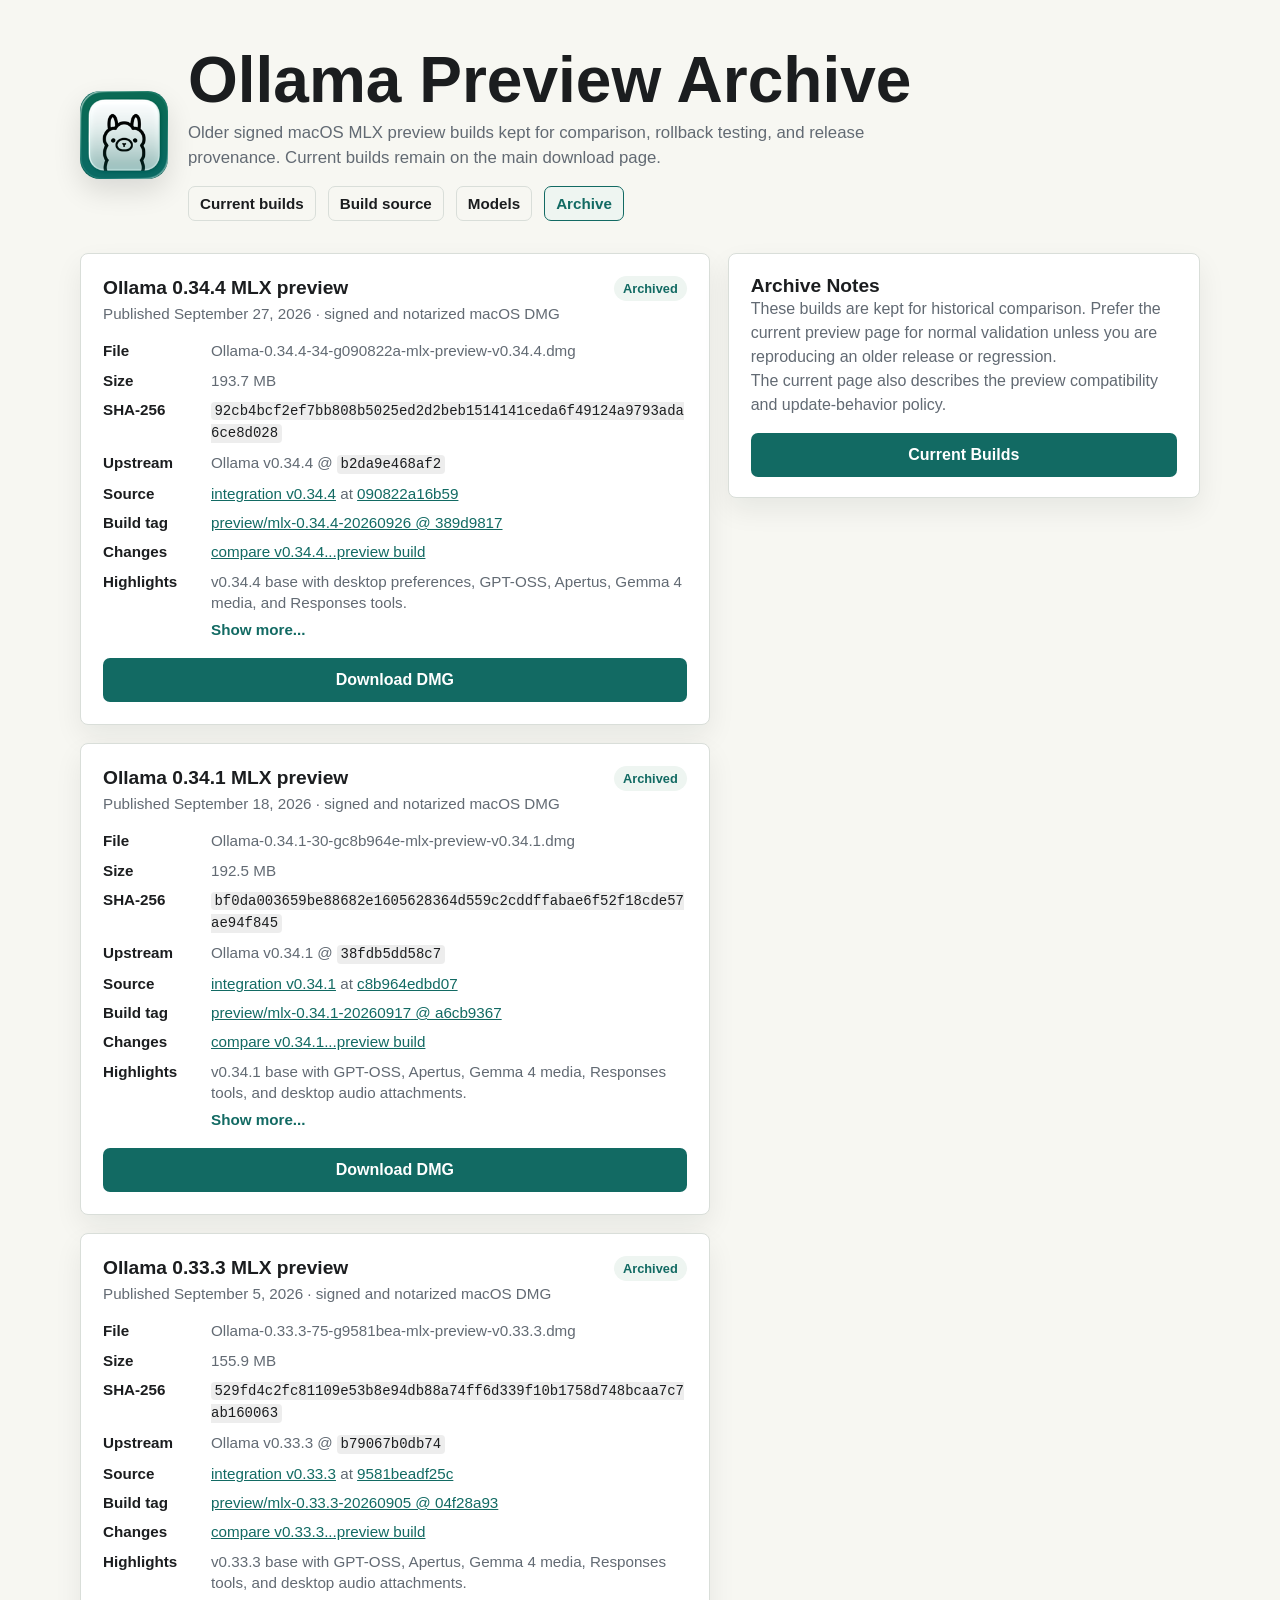
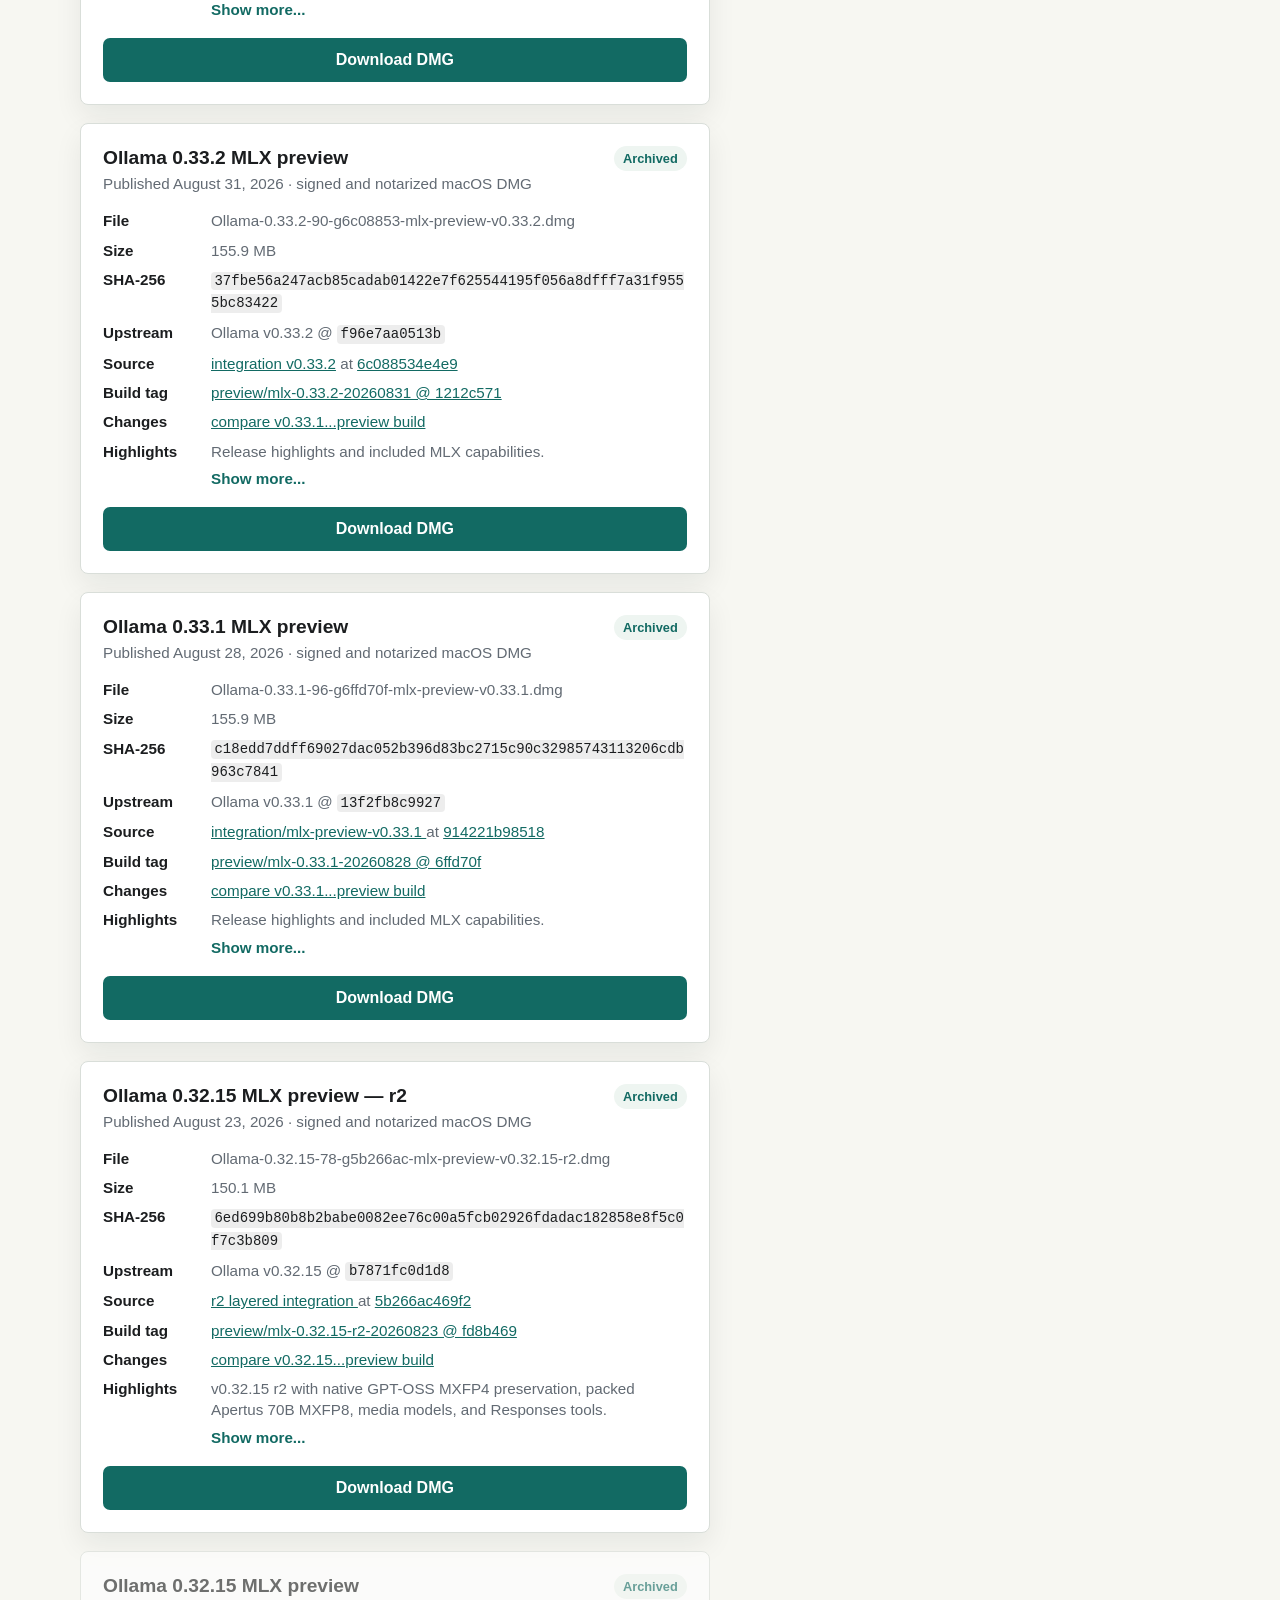
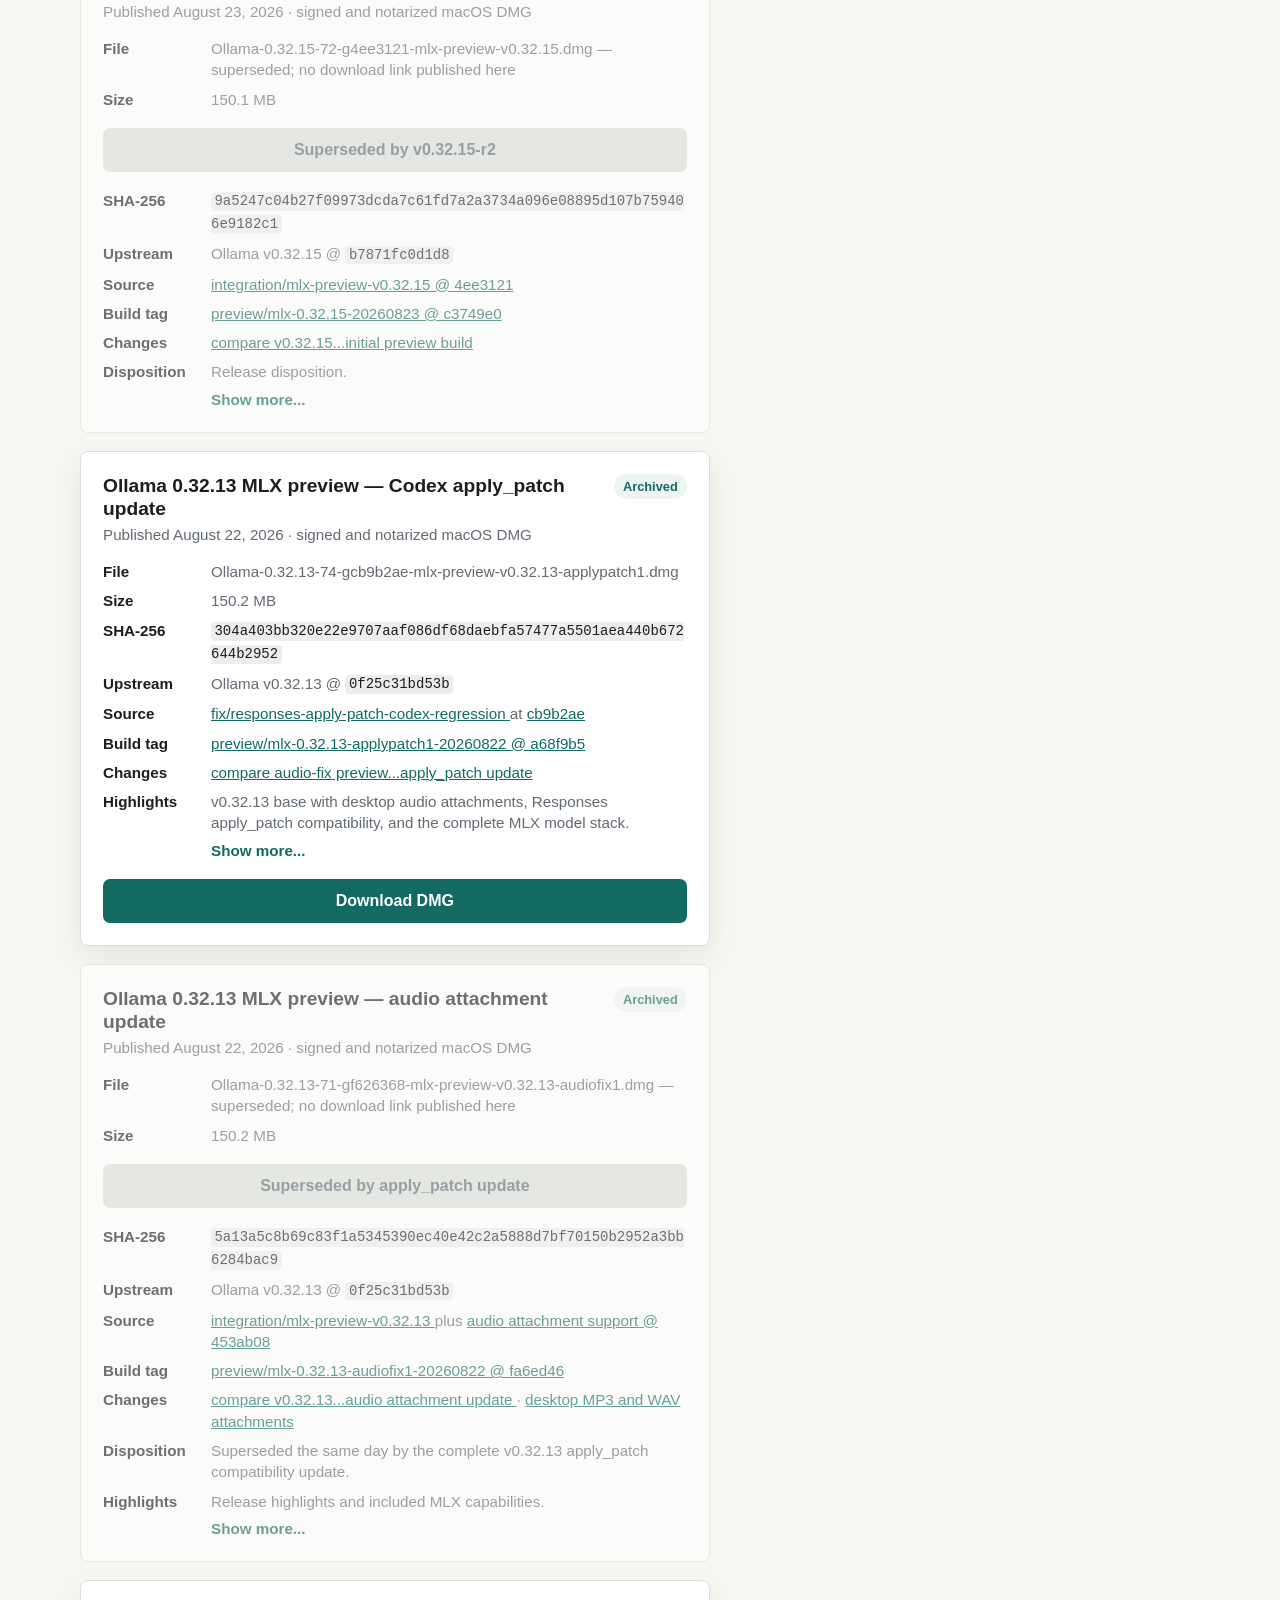
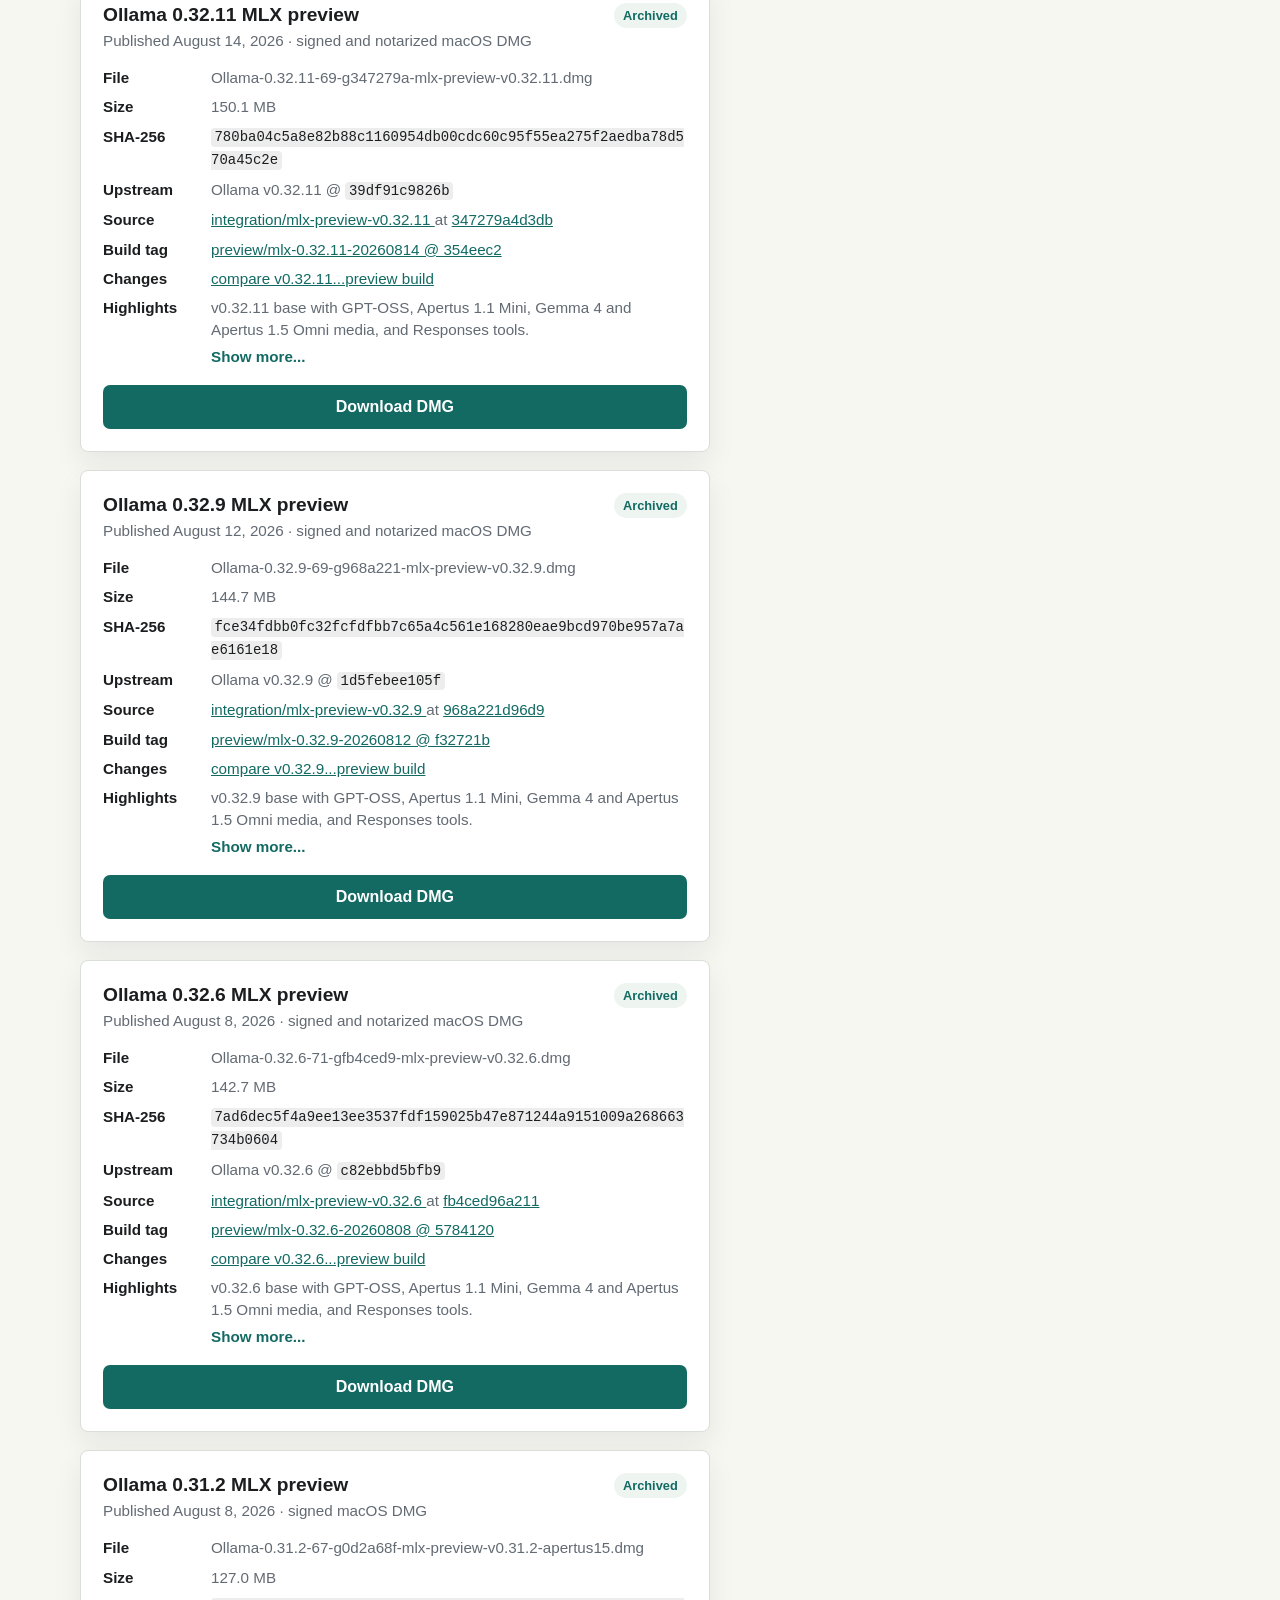
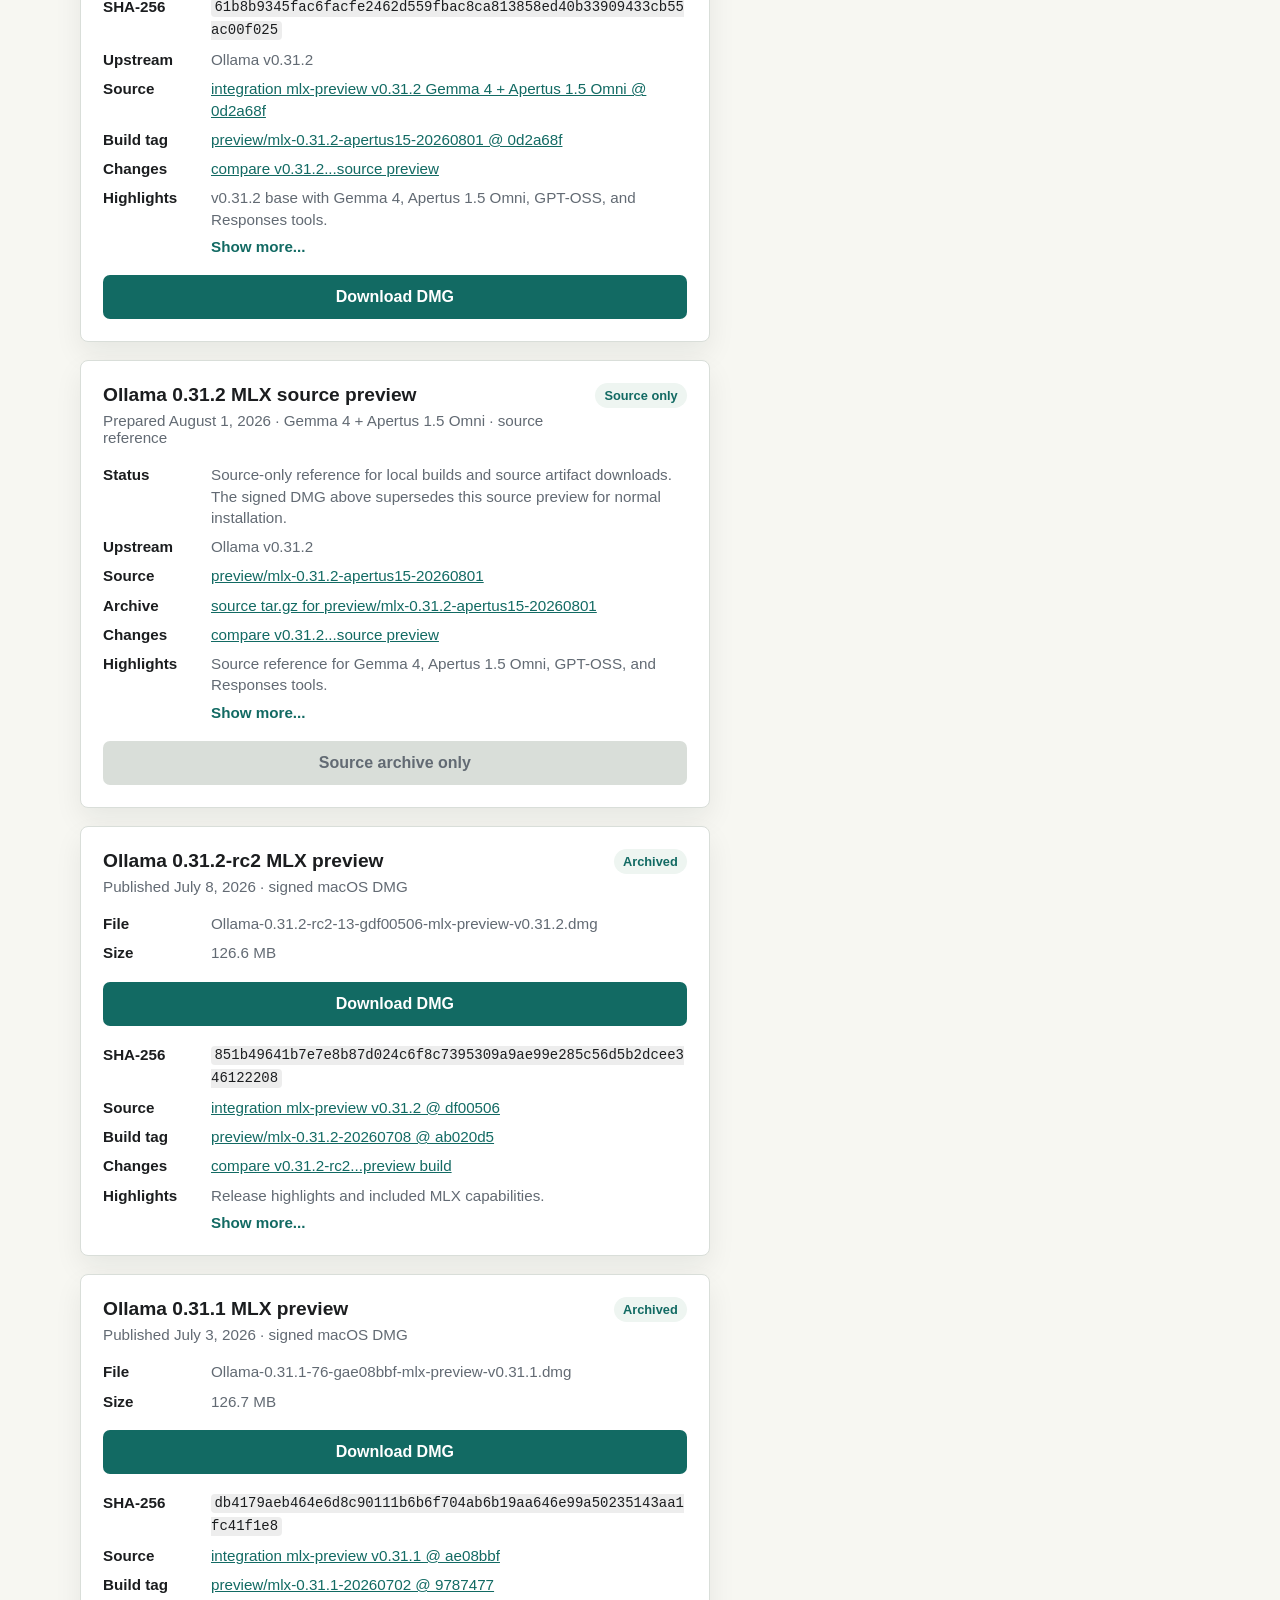
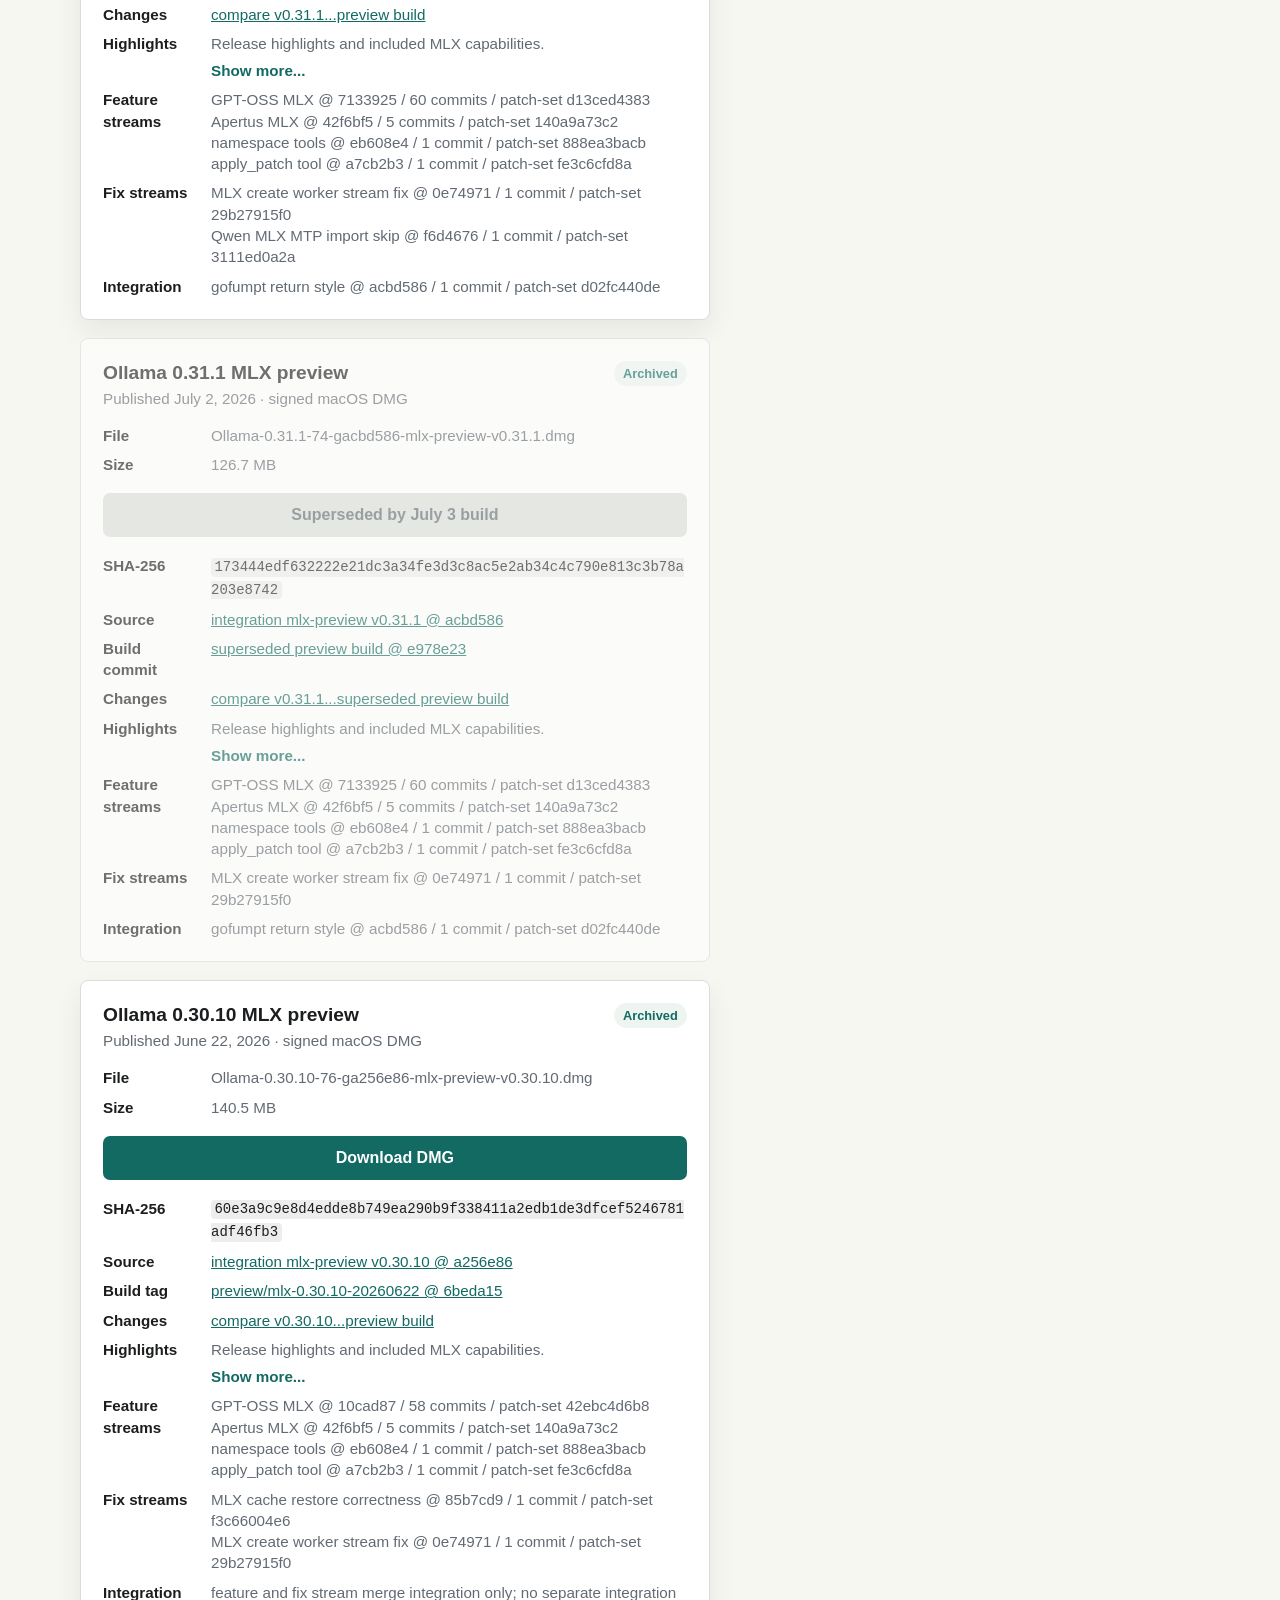
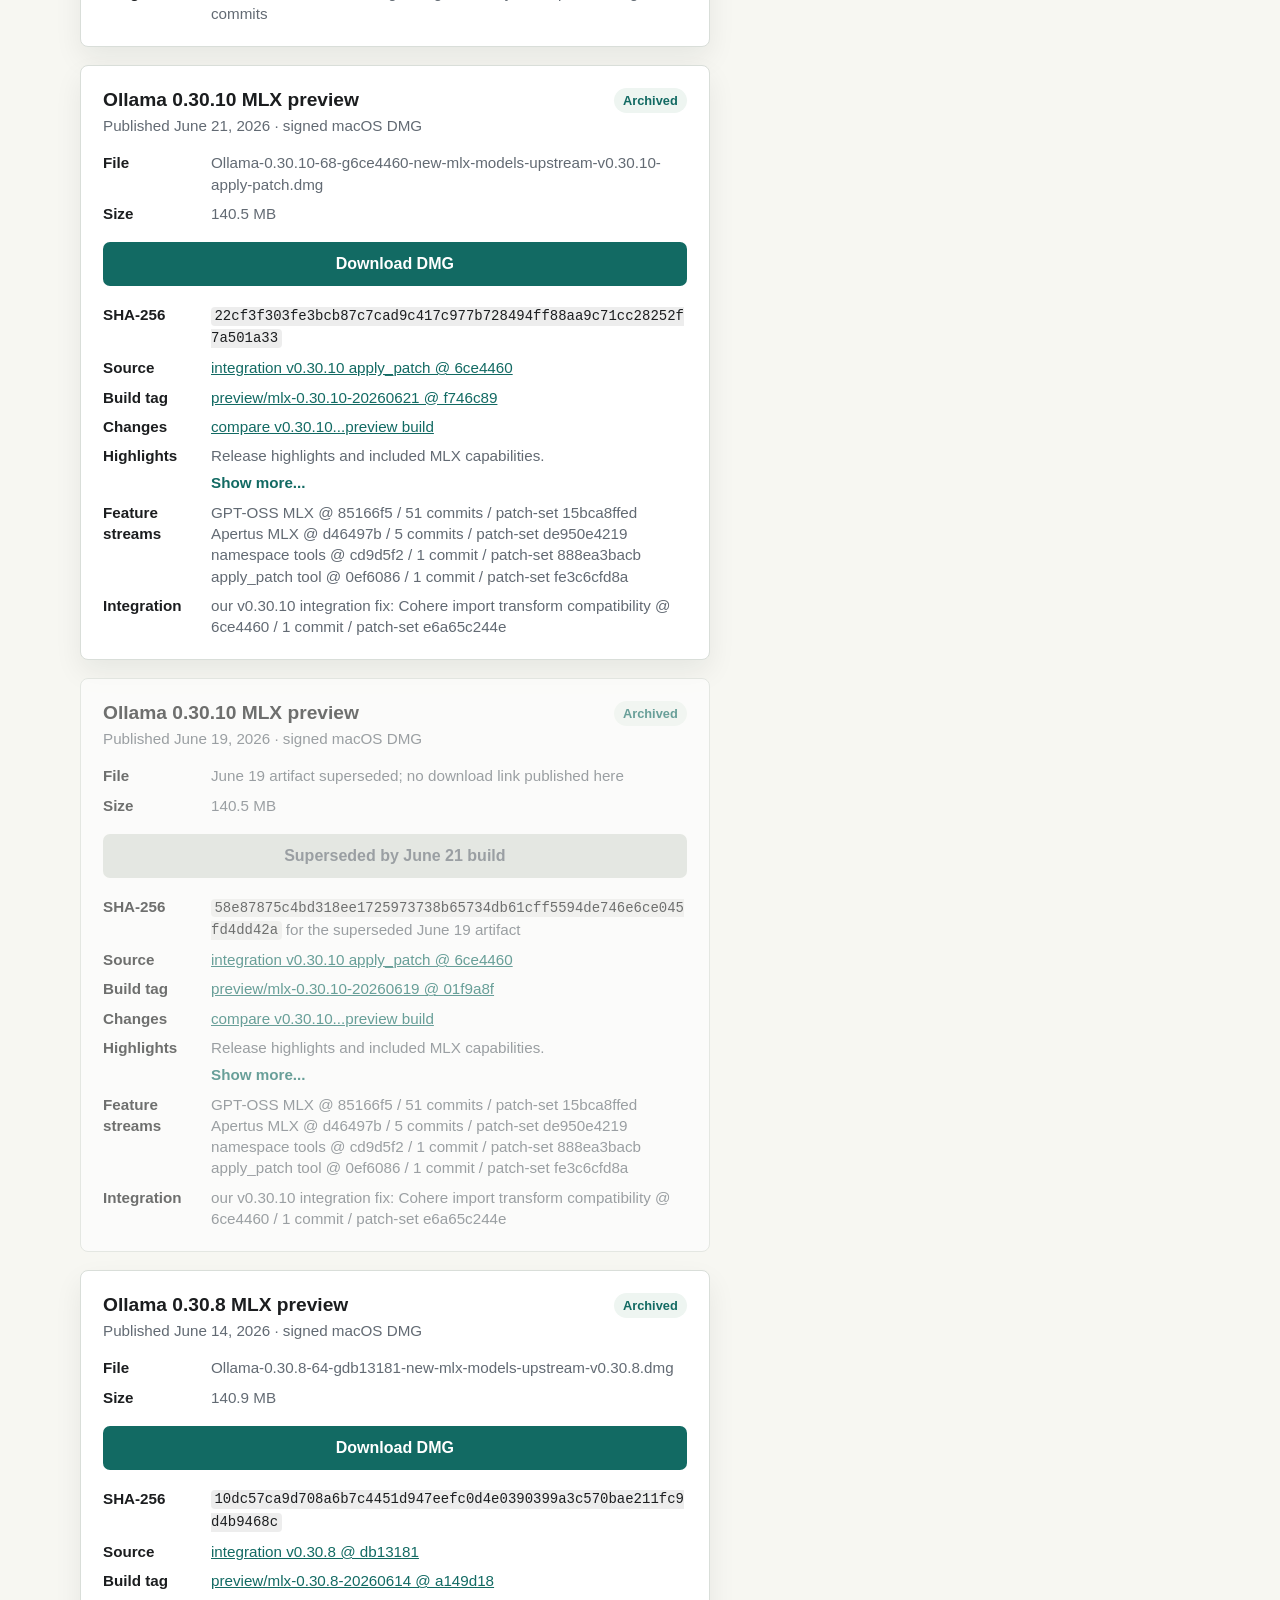
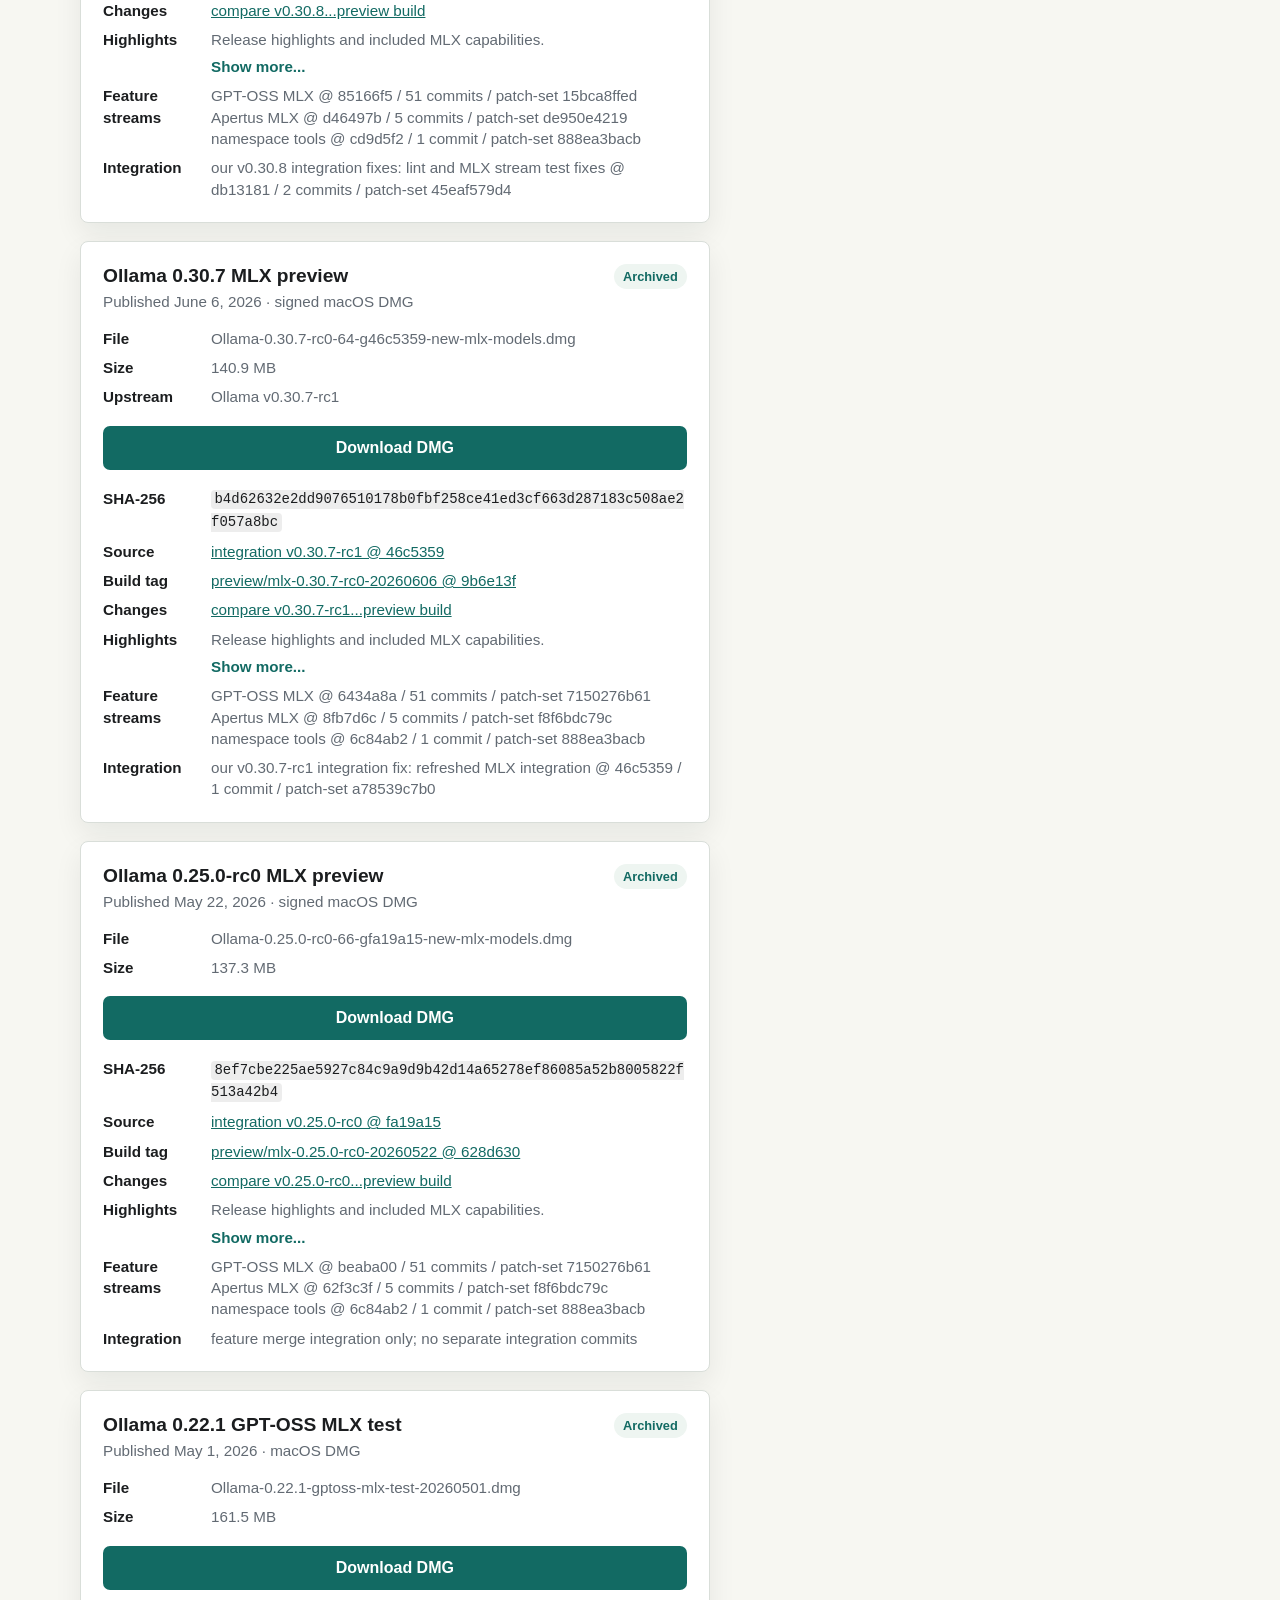
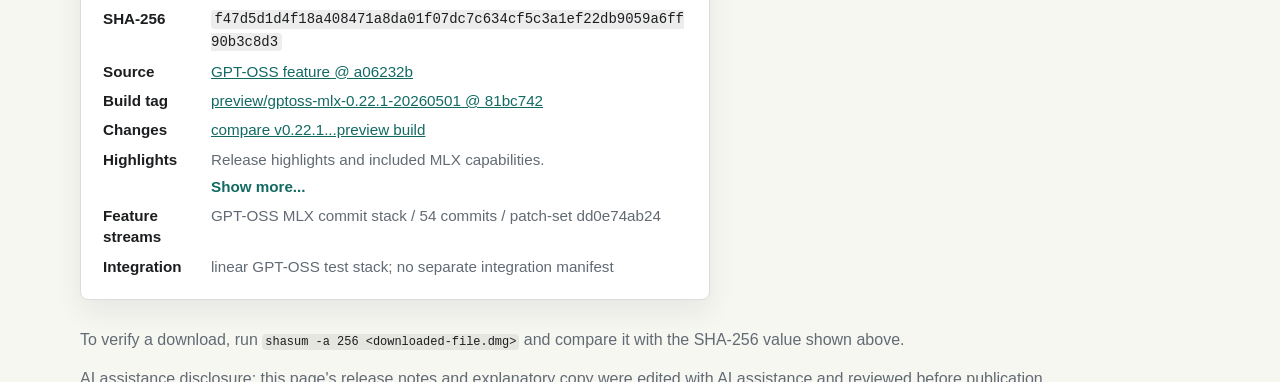
==== commit 70d62632: "Publish Ollama MLX v0.40.7 preview Co-authored-by: Codex <noreply@openai.com>" ====
--- a/Ollama/archive.html
+++ b/Ollama/archive.html
@@ -41,6 +41,42 @@
         <article class="download-card">
           <div class="card-heading">
             <div>
+              <h2>Ollama 0.34.4 MLX preview</h2>
+              <span class="build-meta">Published September 27, 2026 &middot; signed and notarized macOS DMG</span>
+            </div>
+            <span class="badge">Archived</span>
+          </div>
+
+          <dl class="details">
+            <div><dt>File</dt><dd>Ollama-0.34.4-34-g090822a-mlx-preview-v0.34.4.dmg</dd></div>
+            <div><dt>Size</dt><dd>193.7 MB</dd></div>
+            <div><dt>SHA-256</dt><dd><code>92cb4bcf2ef7bb808b5025ed2d2beb1514141ceda6f49124a9793ada6ce8d028</code></dd></div>
+            <div><dt>Upstream</dt><dd>Ollama v0.34.4 @ <code>b2da9e468af2</code></dd></div>
+            <div><dt>Source</dt><dd><a href="https://github.com/pd95/ollama/tree/staging/v0.34.4/integration">integration v0.34.4</a> at <a href="https://github.com/pd95/ollama/commit/090822a16b595203d31f335b0baa8288a10c8c85">090822a16b59</a></dd></div>
+            <div><dt>Build tag</dt><dd><a href="https://github.com/pd95/ollama/releases/tag/preview%2Fmlx-0.34.4-20260926">preview/mlx-0.34.4-20260926 @ 389d9817</a></dd></div>
+            <div><dt>Changes</dt><dd><a href="https://github.com/ollama/ollama/compare/v0.34.4...pd95:ollama:389d9817e1b08d6f860e9678abc76b10cb4a1d14">compare v0.34.4...preview build</a></dd></div>
+            <div>
+              <dt>Highlights</dt>
+              <dd><span class="expandable-field">
+                <span class="expandable-summary">v0.34.4 base with desktop preferences, GPT-OSS, Apertus, Gemma 4 media, and Responses tools.</span>
+                <span class="expandable-content"><span class="highlight-groups">
+                  <span class="highlight-group"><span class="highlight-label">Official Ollama v0.34.4</span><span>New since v0.34.1 preview: first-run CLI setup, thinking controls, faster structured outputs, Apple Silicon model improvements, and reliability fixes.</span></span>
+                  <span class="highlight-group"><span class="highlight-label">Desktop options in this build</span><span>The app remembers Chat or Apps as your home and whether the sidebar was open. Command-Q can hide the window while Ollama stays in the menu bar. It also includes a dedicated MLX-preview update check; switching to official Ollama remains a separate manual choice.</span></span>
+                  <span class="highlight-group"><span class="highlight-label">Included MLX preview capabilities</span><span>Native GPT-OSS runtime with validated thinking and tool calling; Apertus 1.0 text and Apertus 1.1 Mini runtimes (see the <a href="models.html">model caveats</a>)<br>
+                    Gemma 4 and Apertus 1.5 Omni image/audio with MP3, WebP, cancellation, and bounded media processing<br>
+                    Responses namespace tools, custom apply_patch compatibility, sparse tokenizer allocation, and desktop audio attachments.</span></span>
+                </span></span>
+                <button class="expand-toggle" type="button" aria-expanded="false">Show more...</button>
+              </span></dd>
+            </div>
+          </dl>
+
+          <a class="download-button" href="https://github.com/pd95/ollama/releases/download/preview%2Fmlx-0.34.4-20260926/Ollama-0.34.4-34-g090822a-mlx-preview-v0.34.4.dmg">Download DMG</a>
+        </article>
+
+        <article class="download-card">
+          <div class="card-heading">
+            <div>
               <h2>Ollama 0.34.1 MLX preview</h2>
               <span class="build-meta">Published September 18, 2026 &middot; signed and notarized macOS DMG</span>
             </div>
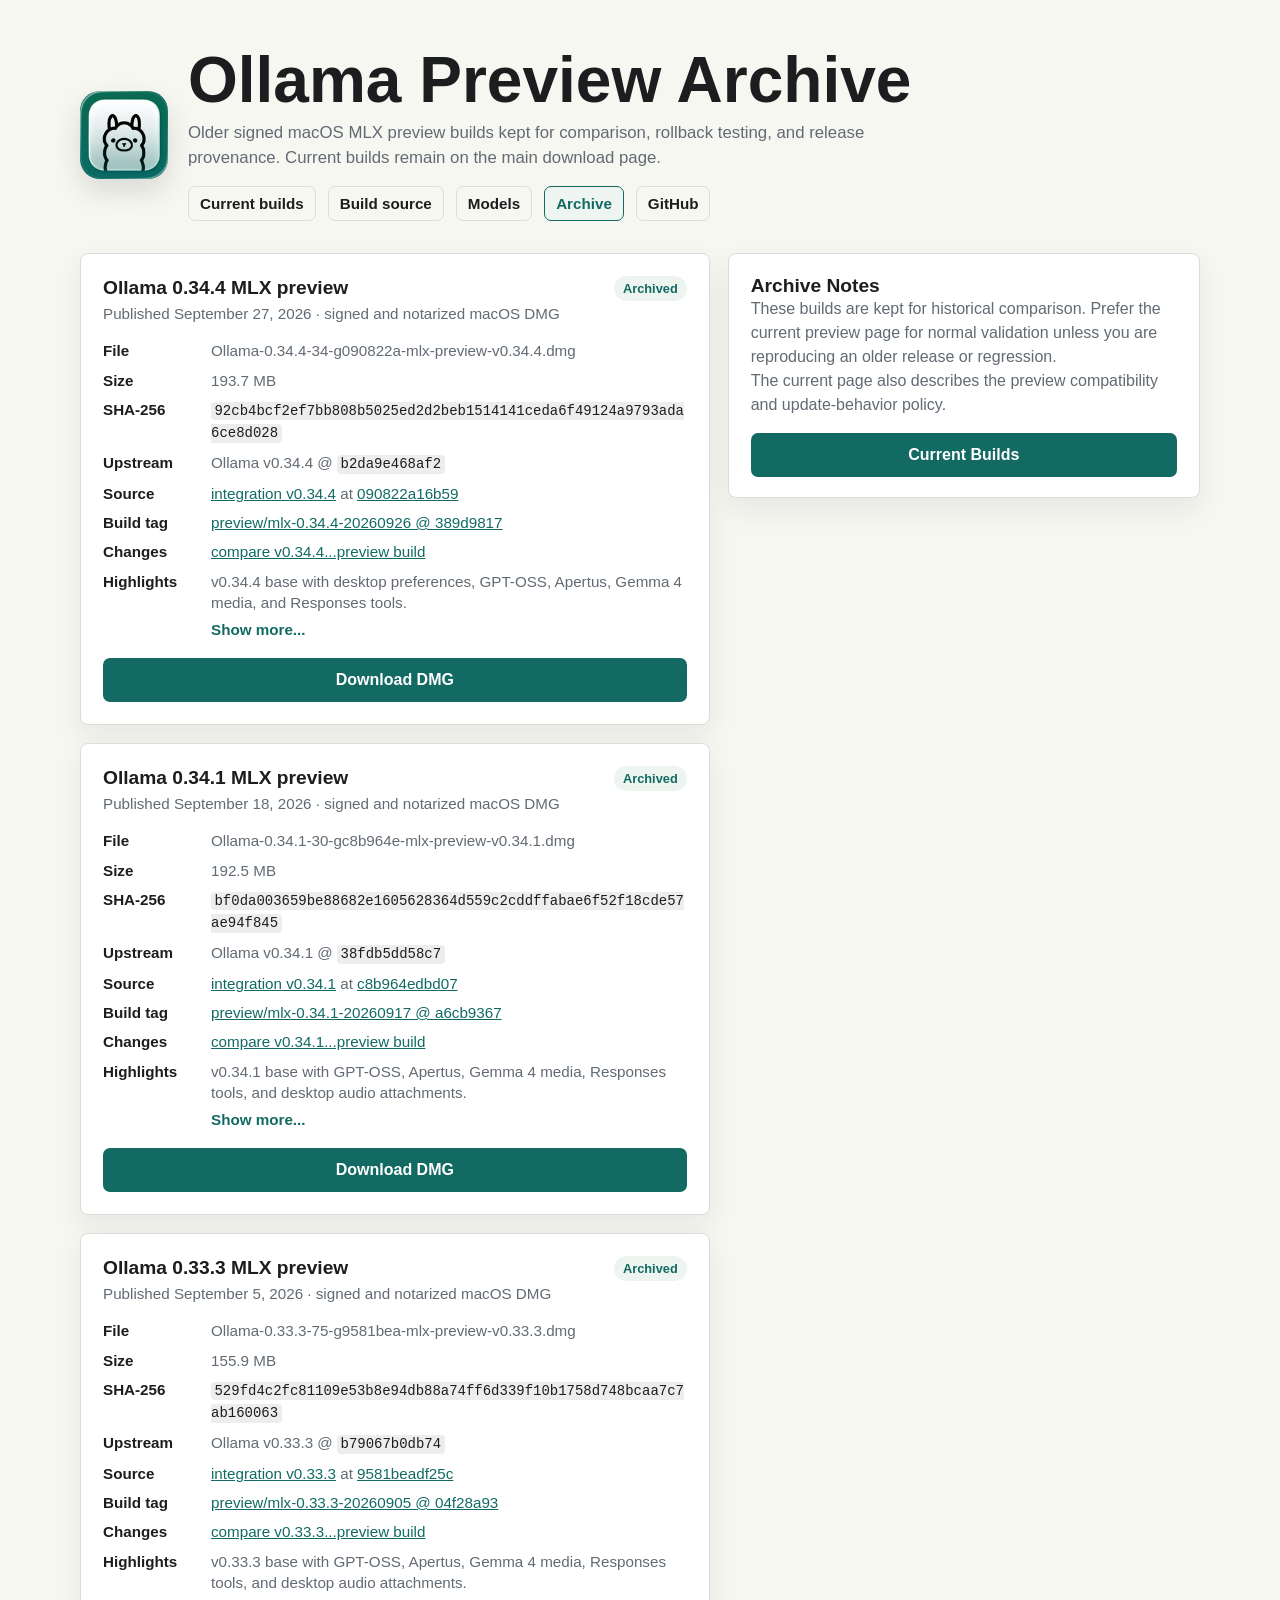
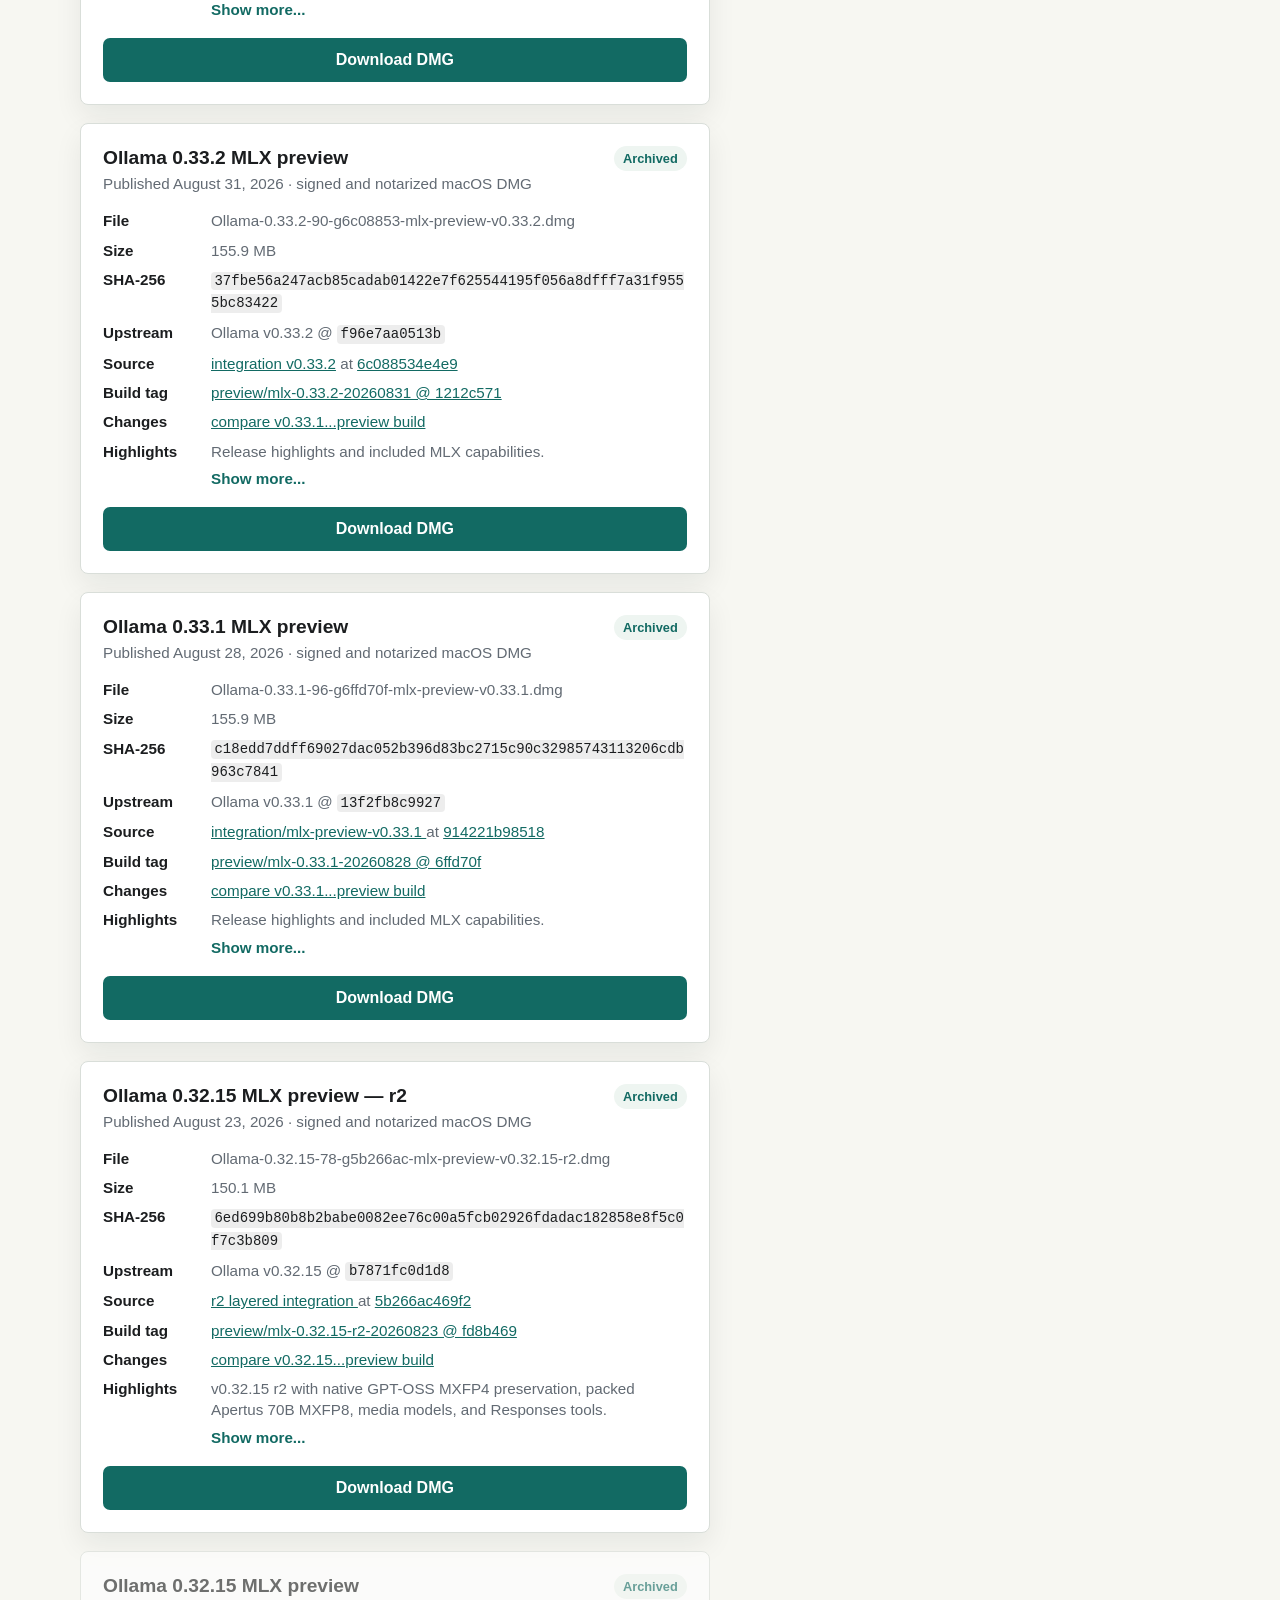
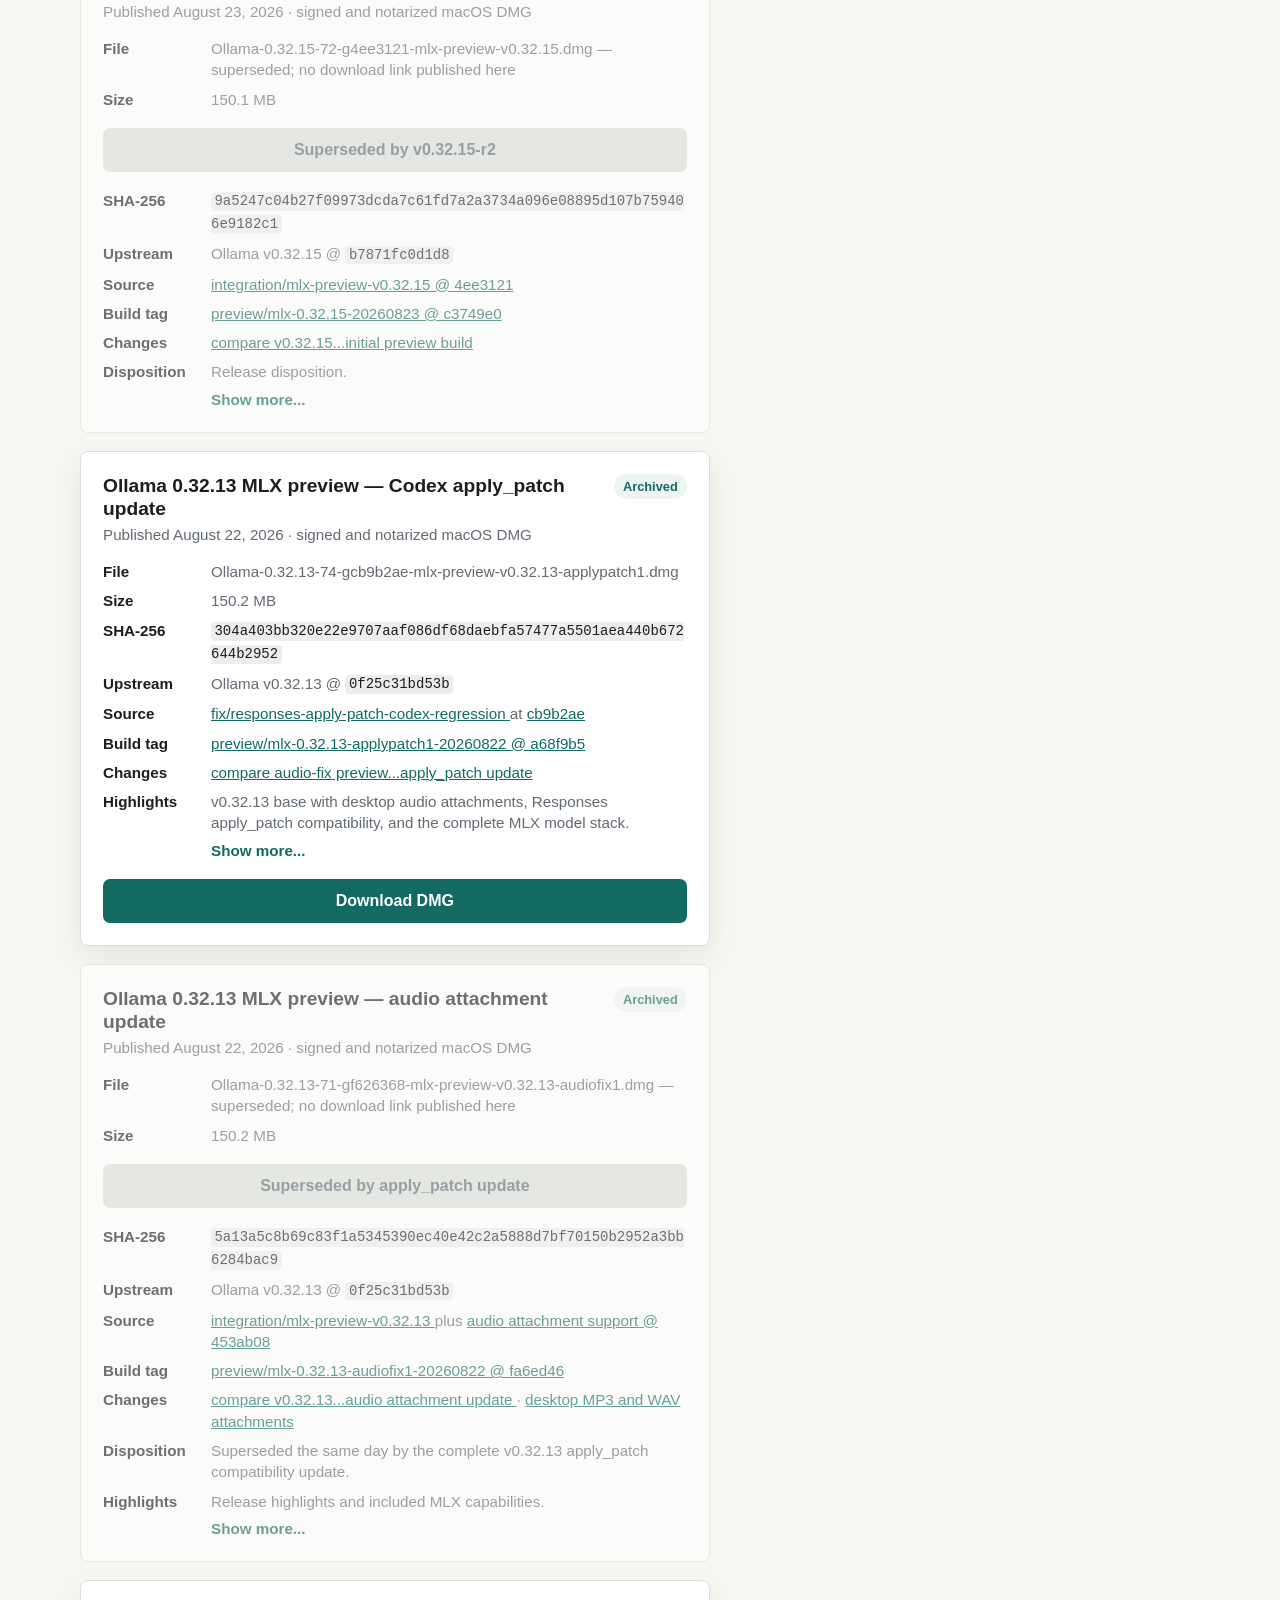
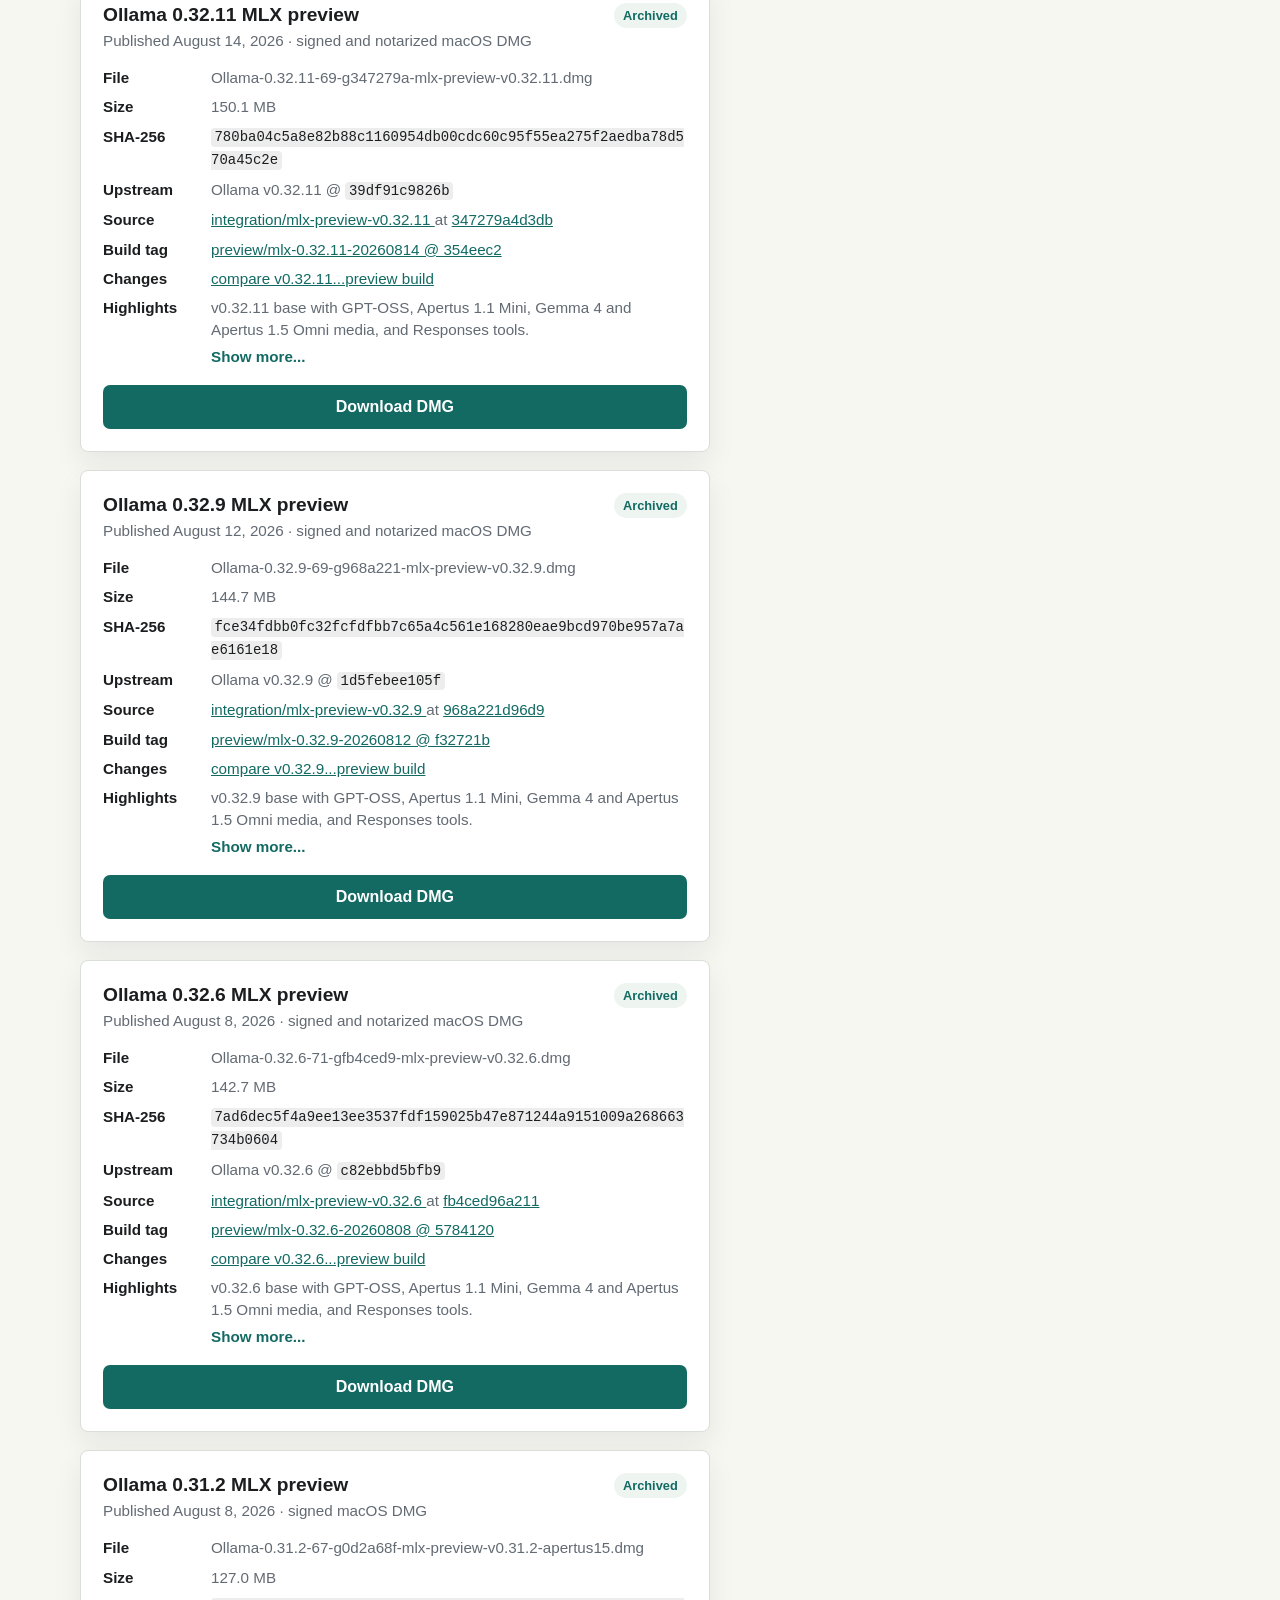
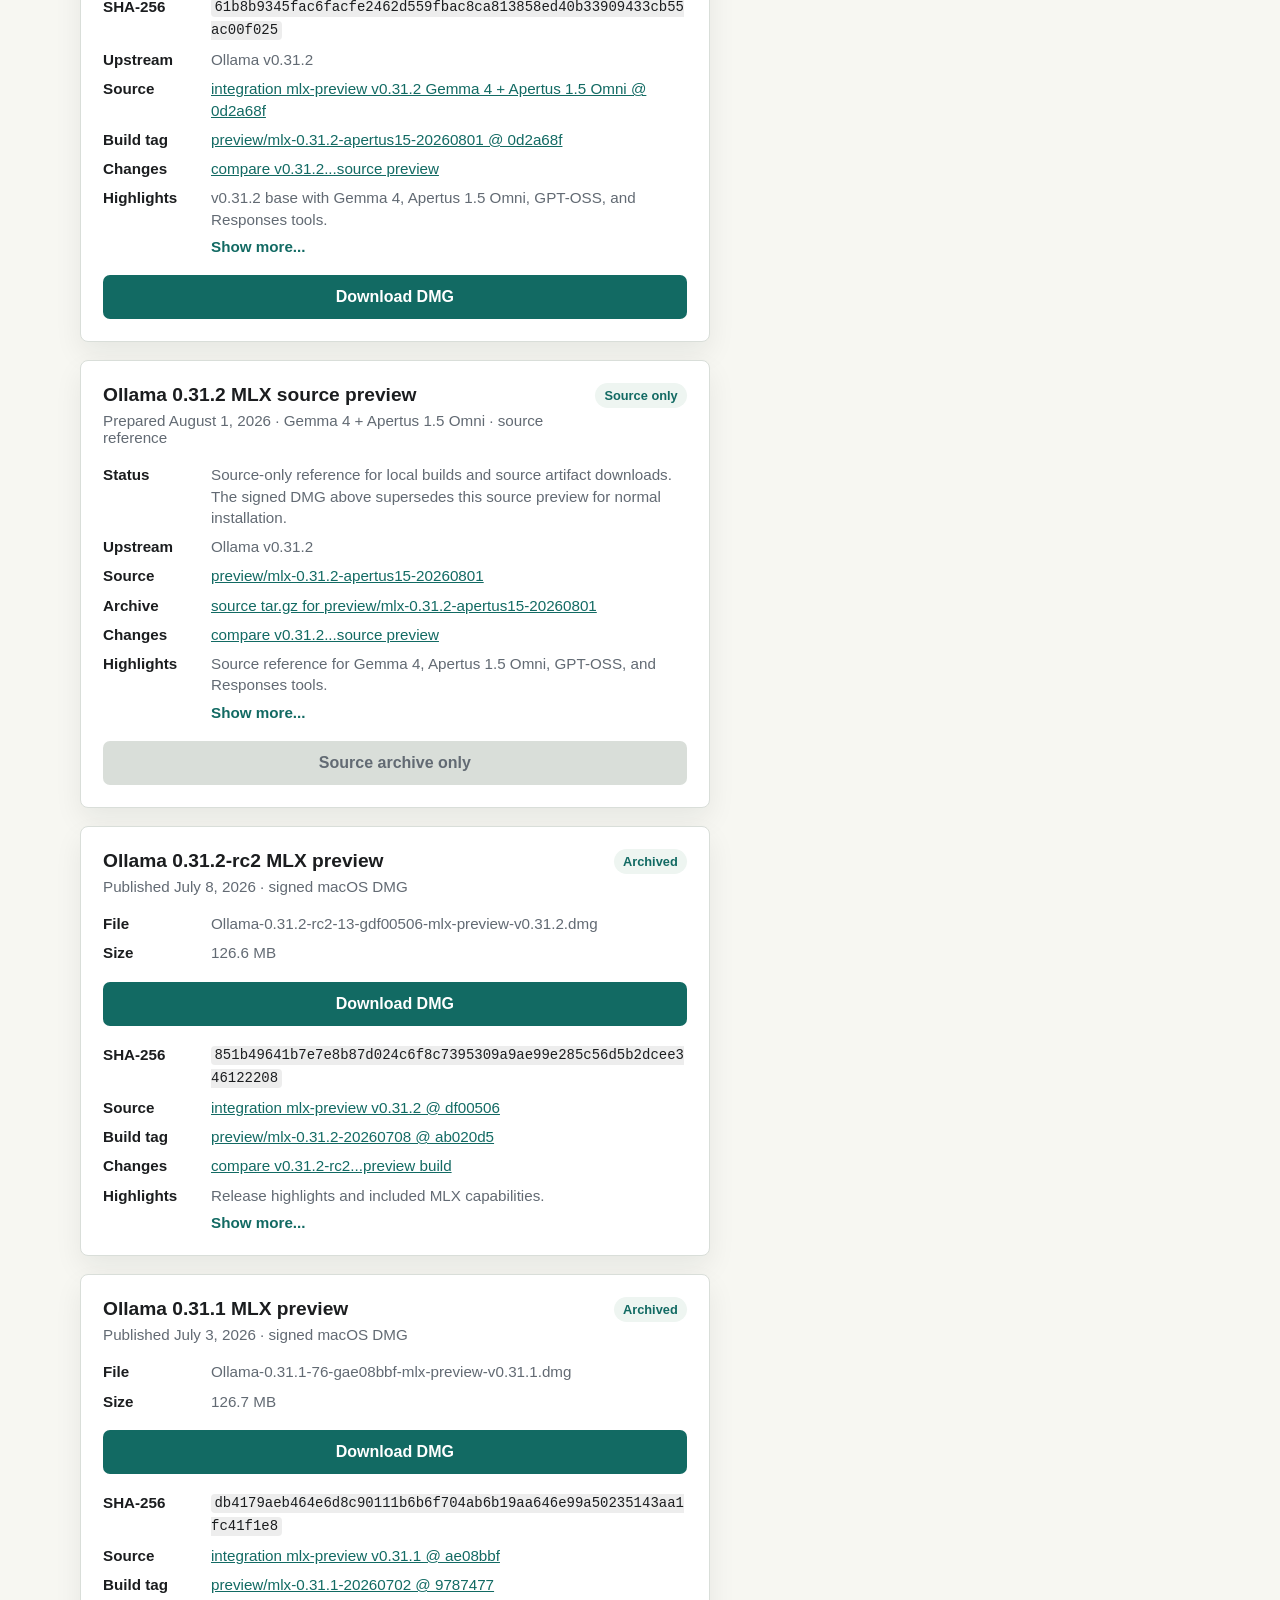
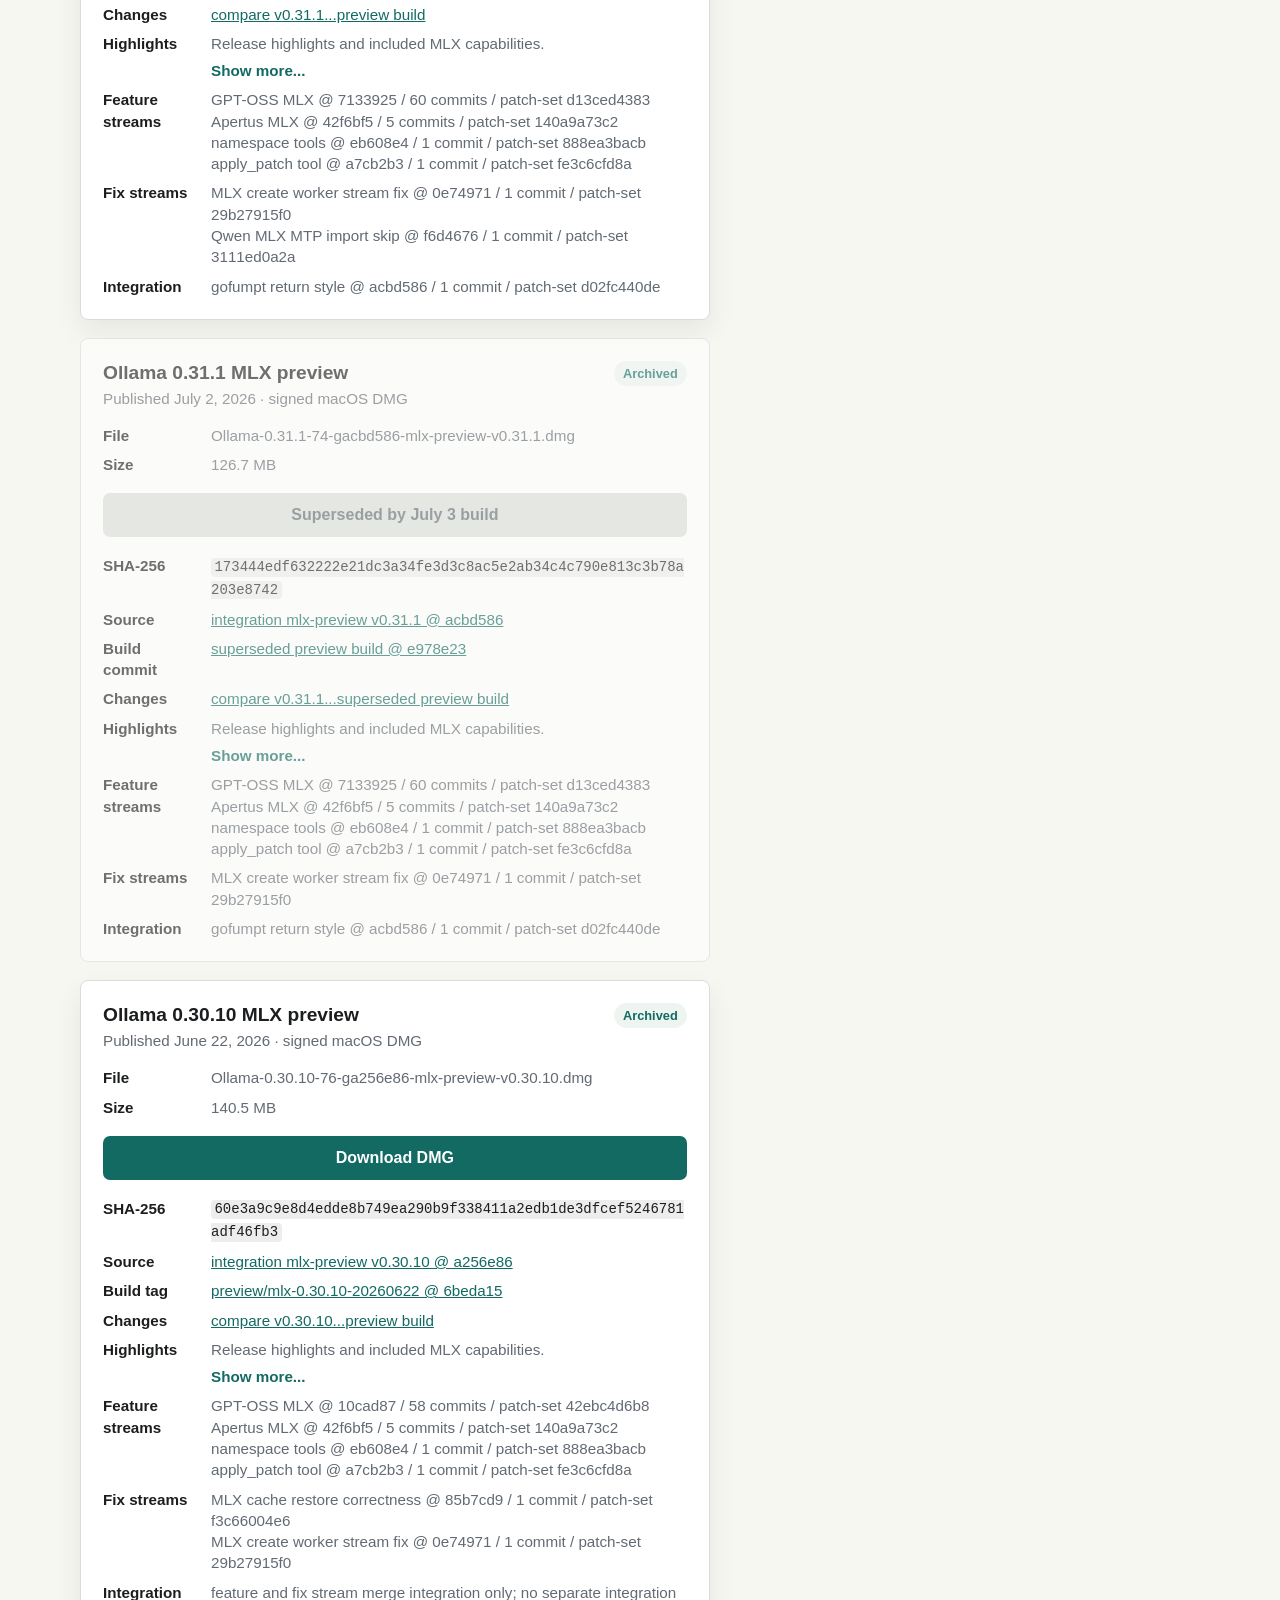
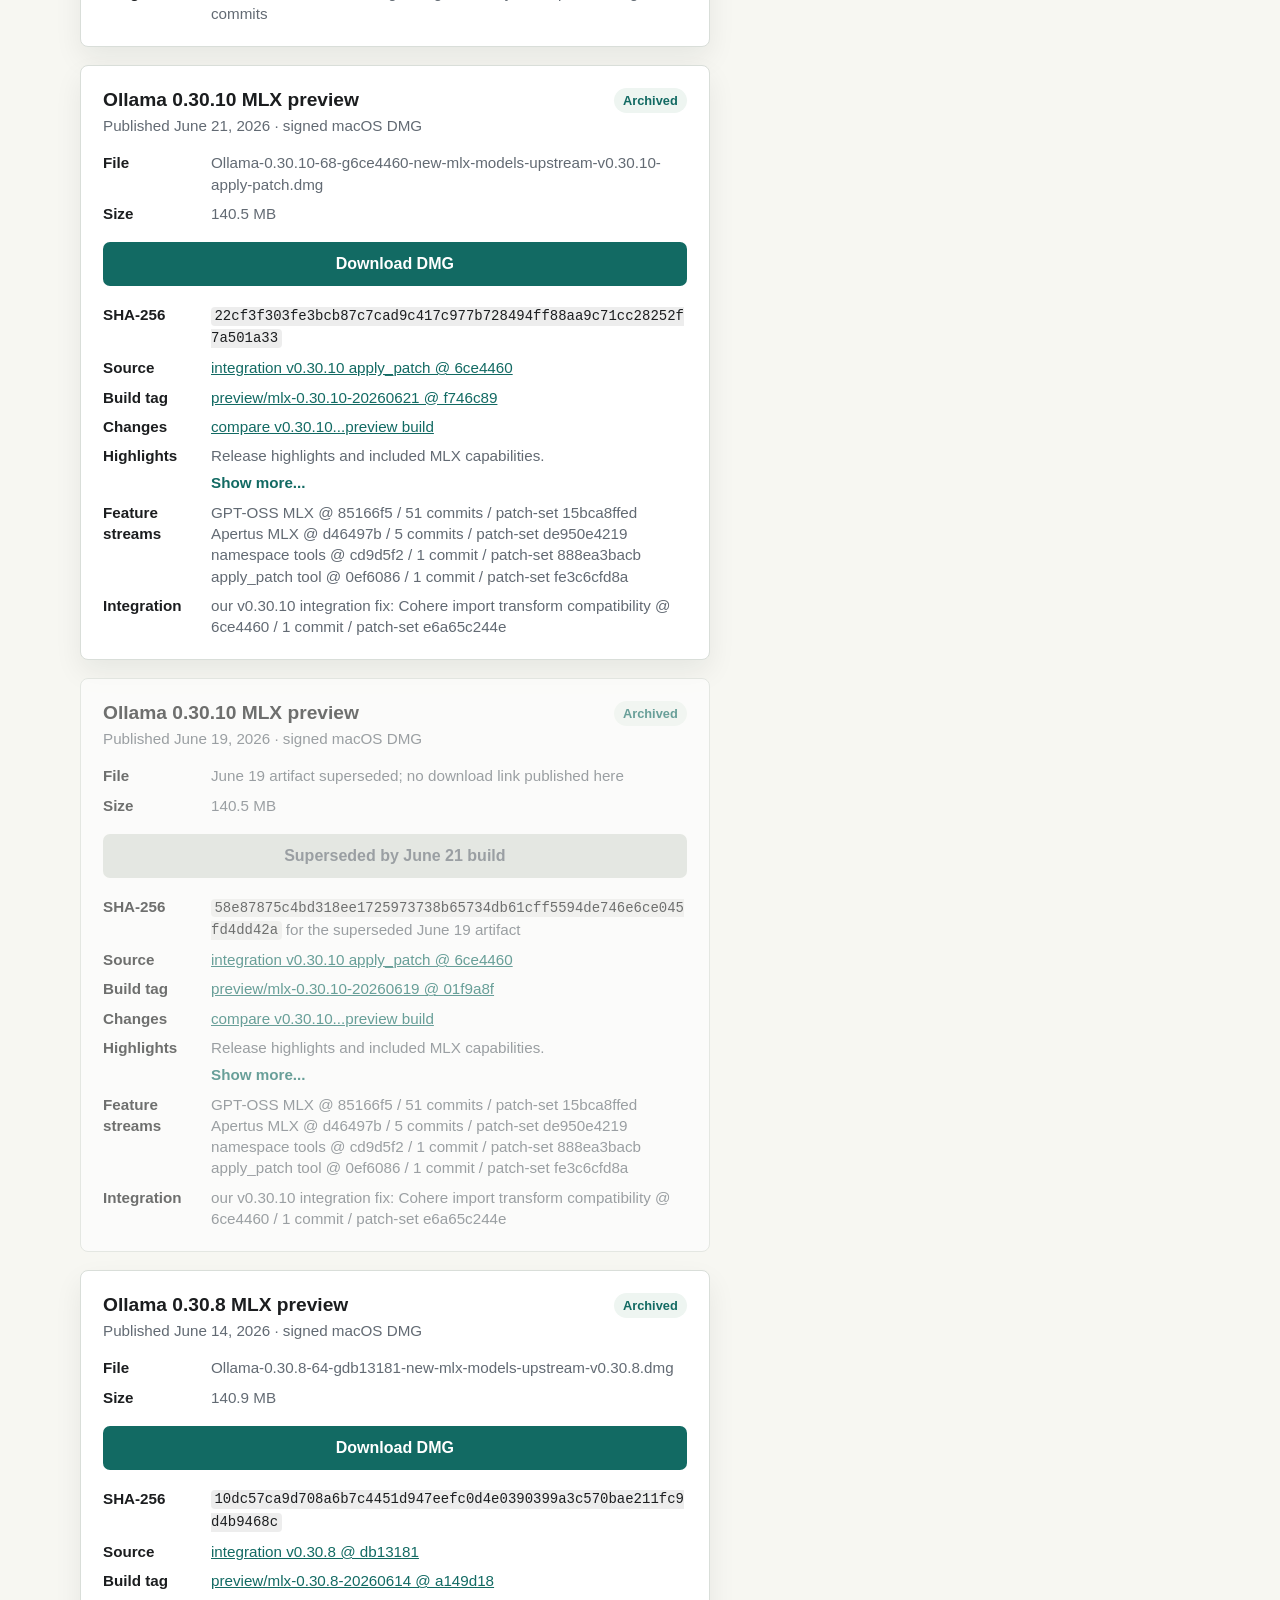
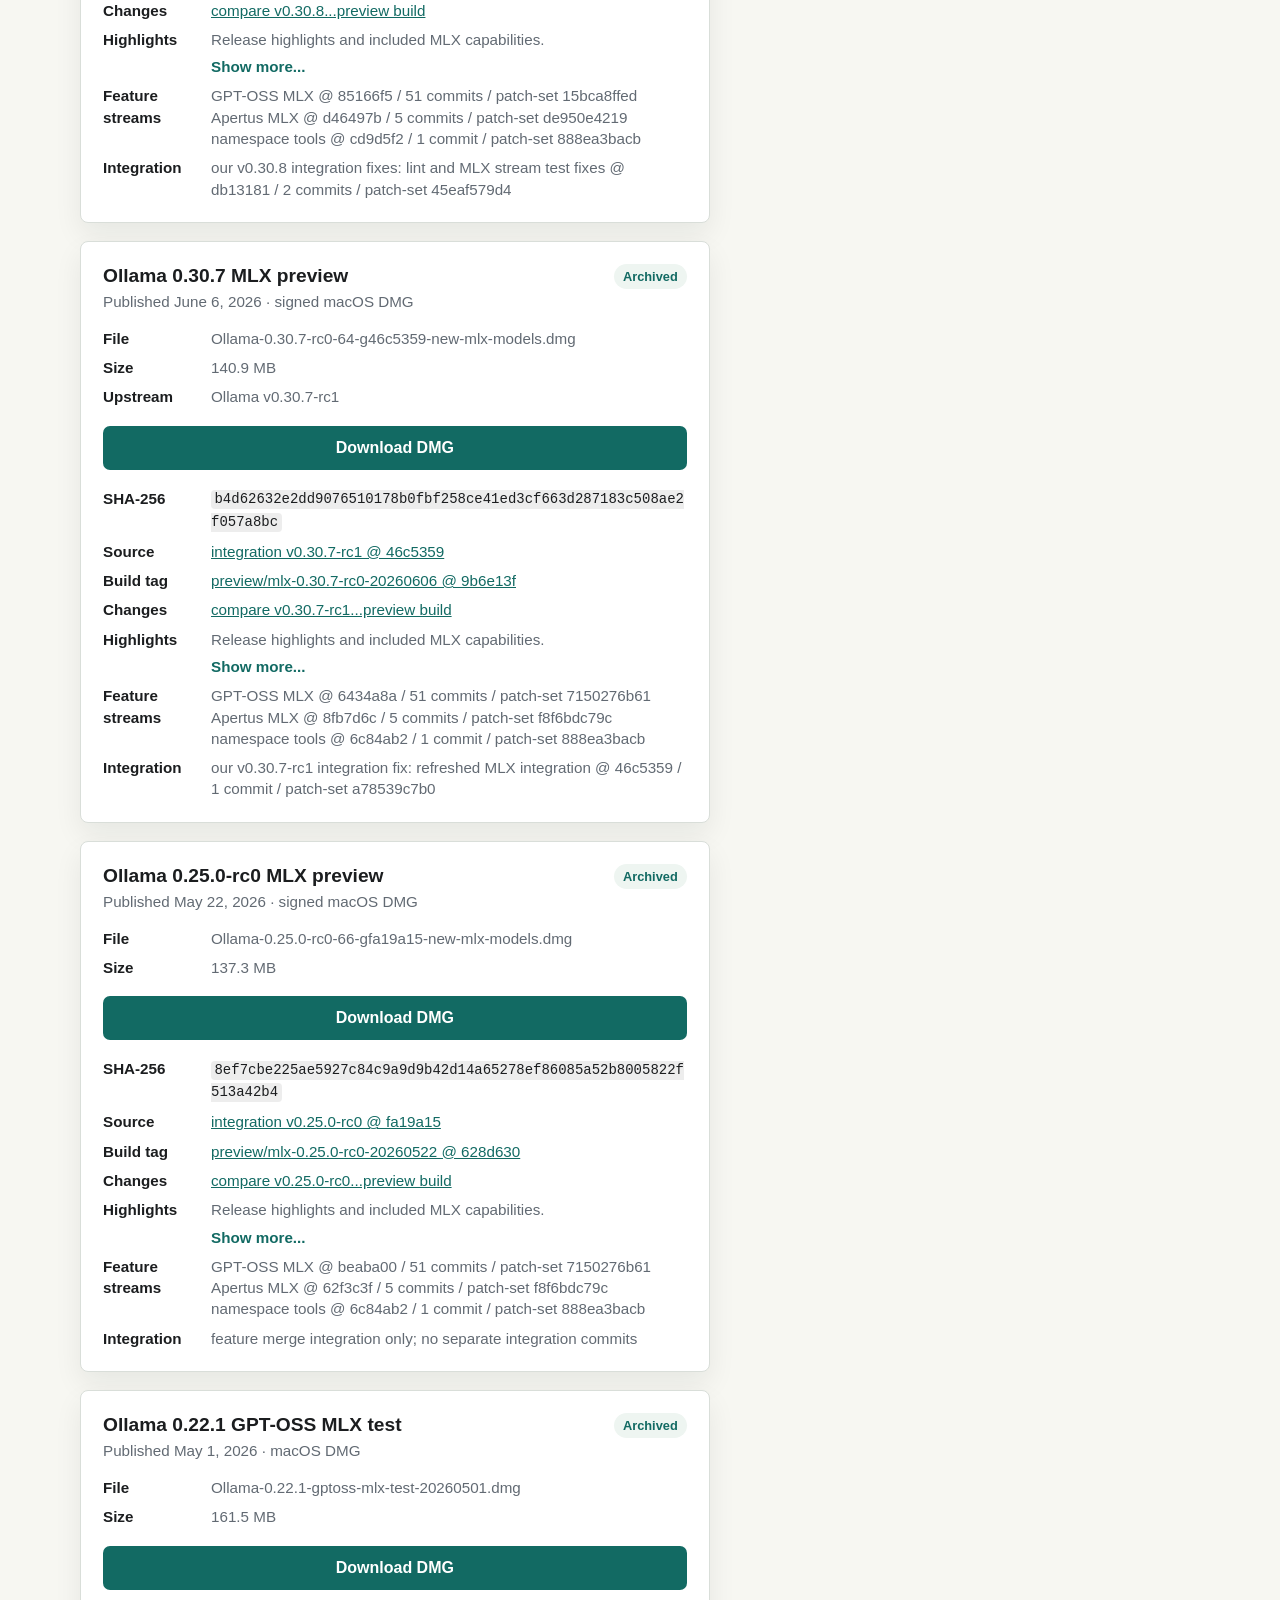
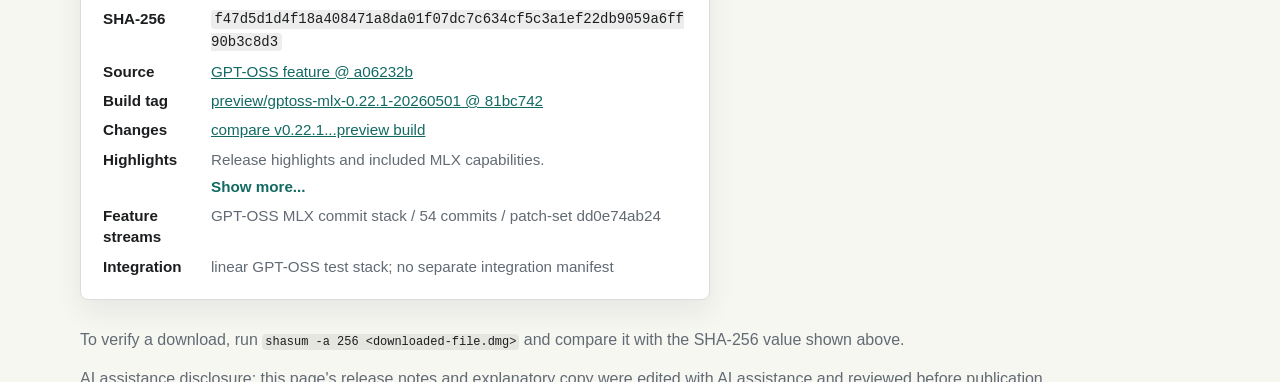
==== commit 76c13d2d: "Add GitHub repository link to page navigation" ====
--- a/Ollama/archive.html
+++ b/Ollama/archive.html
@@ -27,11 +27,12 @@
           rollback testing, and release provenance. Current builds remain on
           the main download page.
         </p>
-        <nav class="page-links" aria-label="Release pages">
+        <nav class="page-links" aria-label="Main navigation">
           <a href="index.html">Current builds</a>
           <a href="build.html">Build source</a>
           <a href="models.html">Models</a>
           <a href="archive.html" aria-current="page">Archive</a>
+          <a href="https://github.com/pd95/ollama" aria-label="GitHub repository">GitHub</a>
         </nav>
       </div>
     </header>
